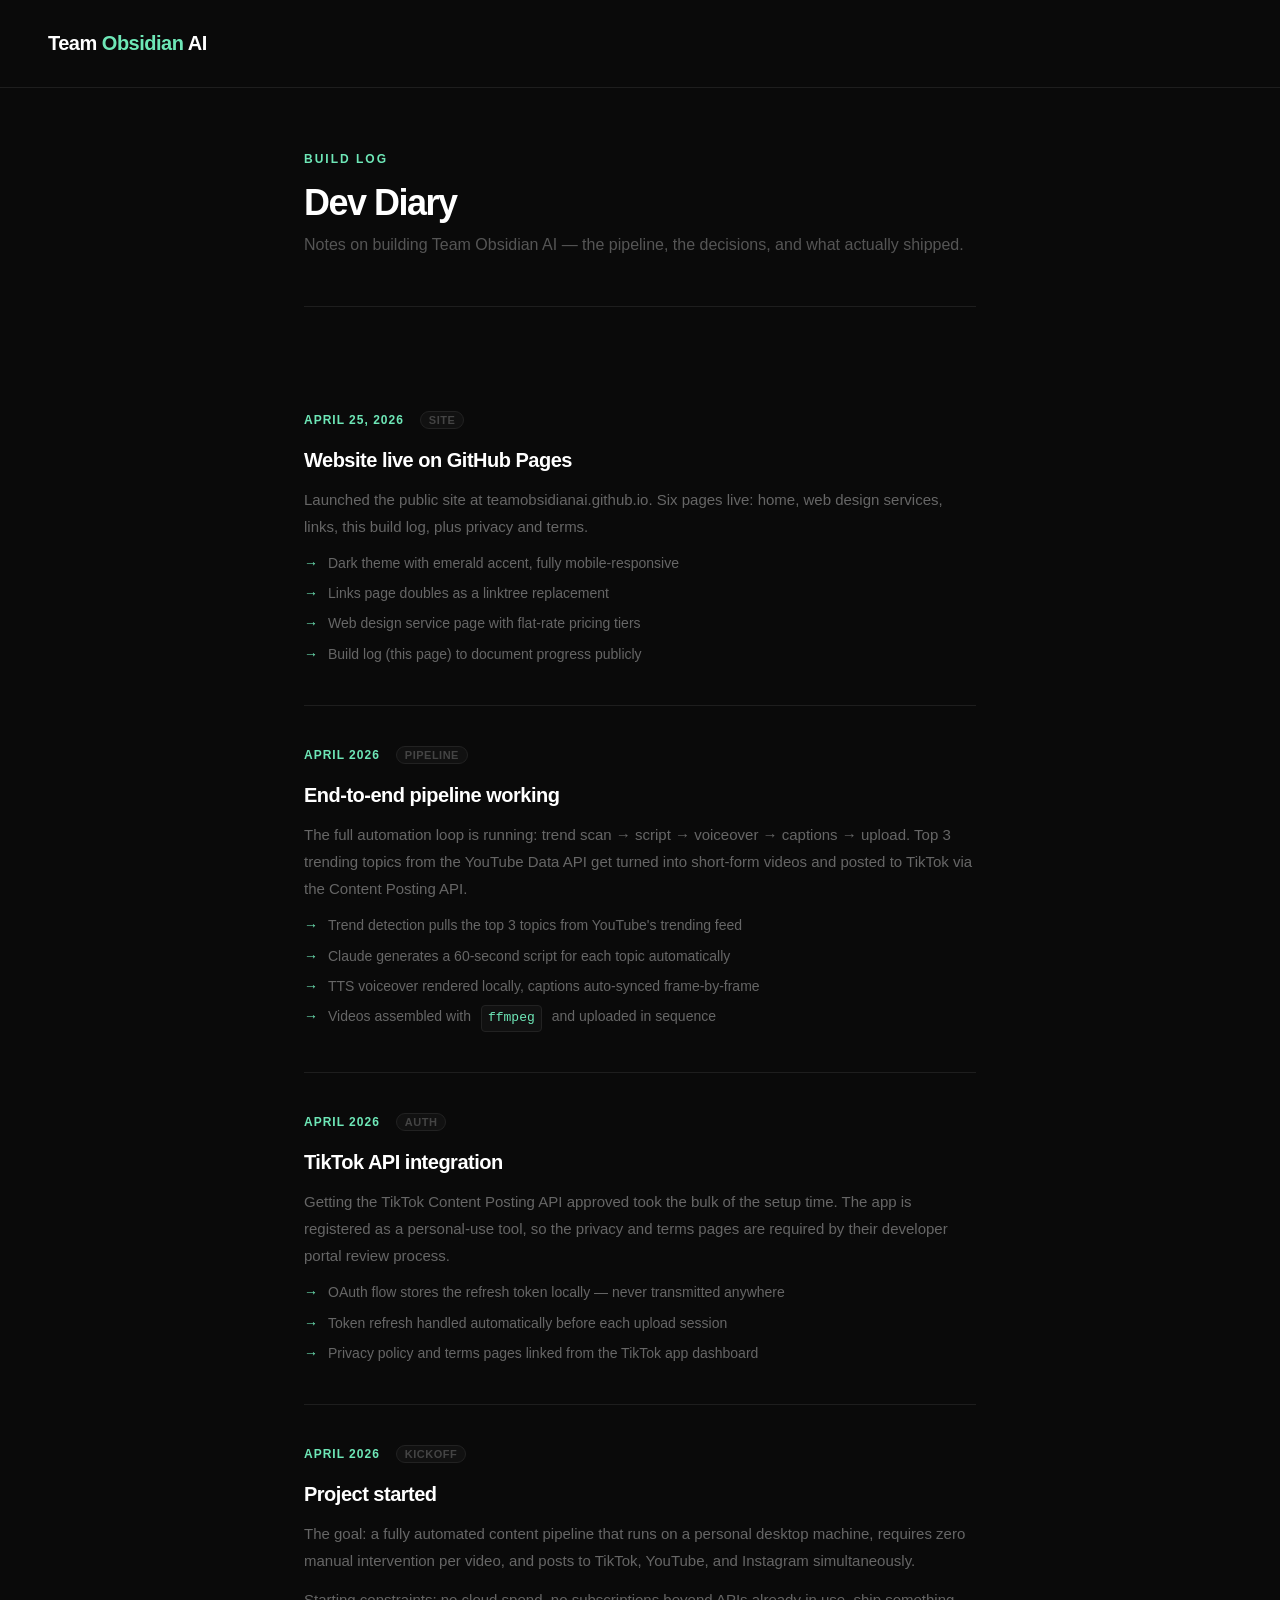
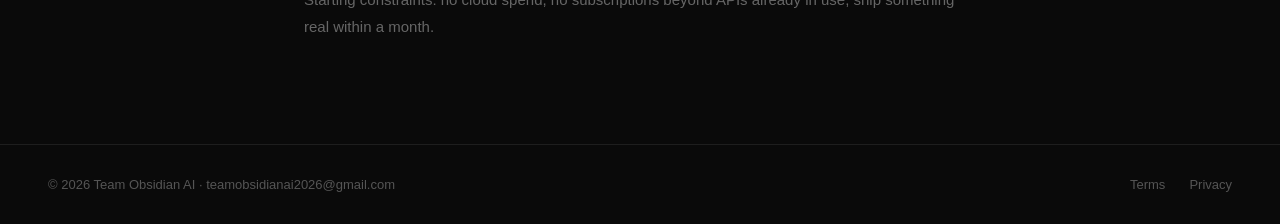
==== davlog.html @ e9691f44 "Create davlog.html" ====
<!DOCTYPE html>
<html lang="en">
<head>
  <meta charset="UTF-8" />
  <meta name="viewport" content="width=device-width, initial-scale=1.0"/>
  <title>Build Log — Team Obsidian AI</title>
  <style>
    * { margin: 0; padding: 0; box-sizing: border-box; }
    body {
      font-family: -apple-system, BlinkMacSystemFont, 'Segoe UI', sans-serif;
      background: #0a0a0a;
      color: #f0f0f0;
      min-height: 100vh;
      display: flex;
      flex-direction: column;
    }
    header {
      padding: 32px 48px;
      border-bottom: 1px solid #1e1e1e;
      display: flex;
      justify-content: space-between;
      align-items: center;
    }
    .logo {
      font-size: 20px;
      font-weight: 700;
      letter-spacing: -0.5px;
      color: #fff;
      text-decoration: none;
    }
    .logo span { color: #6ee7b7; }
    main {
      flex: 1;
      max-width: 720px;
      margin: 0 auto;
      padding: 64px 24px;
      width: 100%;
    }
    .page-label {
      font-size: 12px;
      font-weight: 700;
      letter-spacing: 2px;
      text-transform: uppercase;
      color: #6ee7b7;
      margin-bottom: 16px;
    }
    h1 {
      font-size: 36px;
      font-weight: 800;
      letter-spacing: -1.5px;
      color: #fff;
      margin-bottom: 8px;
    }
    .intro {
      font-size: 16px;
      color: #555;
      margin-bottom: 64px;
      padding-bottom: 48px;
      border-bottom: 1px solid #1e1e1e;
      line-height: 1.6;
    }

    /* Log entries */
    .entries { display: flex; flex-direction: column; }
    .entry {
      padding: 40px 0;
      border-bottom: 1px solid #1e1e1e;
    }
    .entry:last-child { border-bottom: none; }
    .entry-meta {
      display: flex;
      align-items: center;
      gap: 16px;
      margin-bottom: 20px;
      flex-wrap: wrap;
    }
    .entry-date {
      font-size: 12px;
      font-weight: 700;
      color: #6ee7b7;
      letter-spacing: 1px;
      text-transform: uppercase;
    }
    .entry-tag {
      font-size: 11px;
      font-weight: 600;
      color: #444;
      background: #111;
      border: 1px solid #222;
      padding: 2px 8px;
      border-radius: 100px;
      letter-spacing: 0.5px;
      text-transform: uppercase;
    }
    .entry h2 {
      font-size: 20px;
      font-weight: 700;
      color: #fff;
      letter-spacing: -0.5px;
      margin-bottom: 14px;
    }
    .entry p {
      font-size: 15px;
      color: #666;
      line-height: 1.8;
      margin-bottom: 12px;
    }
    .entry p:last-child { margin-bottom: 0; }
    .entry ul {
      list-style: none;
      display: flex;
      flex-direction: column;
      gap: 8px;
      margin-top: 12px;
    }
    .entry ul li {
      font-size: 14px;
      color: #666;
      display: flex;
      align-items: flex-start;
      gap: 10px;
      line-height: 1.6;
    }
    .entry ul li::before {
      content: '→';
      color: #6ee7b7;
      flex-shrink: 0;
    }
    code {
      font-family: 'SF Mono', 'Fira Mono', monospace;
      font-size: 13px;
      background: #111;
      border: 1px solid #222;
      color: #6ee7b7;
      padding: 2px 6px;
      border-radius: 4px;
    }

    /* Footer */
    footer {
      padding: 32px 48px;
      border-top: 1px solid #1e1e1e;
      display: flex;
      justify-content: space-between;
      align-items: center;
      flex-wrap: wrap;
      gap: 16px;
    }
    footer p { font-size: 13px; color: #555; margin: 0; }
    footer nav { display: flex; gap: 24px; }
    footer a { font-size: 13px; color: #555; text-decoration: none; }
    footer a:hover { color: #6ee7b7; }

    @media (max-width: 600px) {
      header { padding: 24px; }
      footer { padding: 24px; }
    }
  </style>
</head>
<body>
  <header>
    <a class="logo" href="/">Team <span>Obsidian</span> AI</a>
  </header>

  <main>
    <div class="page-label">Build Log</div>
    <h1>Dev Diary</h1>
    <p class="intro">Notes on building Team Obsidian AI — the pipeline, the decisions, and what actually shipped.</p>

    <div class="entries">

      <div class="entry">
        <div class="entry-meta">
          <span class="entry-date">April 25, 2026</span>
          <span class="entry-tag">Site</span>
        </div>
        <h2>Website live on GitHub Pages</h2>
        <p>Launched the public site at teamobsidianai.github.io. Six pages live: home, web design services, links, this build log, plus privacy and terms.</p>
        <ul>
          <li>Dark theme with emerald accent, fully mobile-responsive</li>
          <li>Links page doubles as a linktree replacement</li>
          <li>Web design service page with flat-rate pricing tiers</li>
          <li>Build log (this page) to document progress publicly</li>
        </ul>
      </div>

      <div class="entry">
        <div class="entry-meta">
          <span class="entry-date">April 2026</span>
          <span class="entry-tag">Pipeline</span>
        </div>
        <h2>End-to-end pipeline working</h2>
        <p>The full automation loop is running: trend scan → script → voiceover → captions → upload. Top 3 trending topics from the YouTube Data API get turned into short-form videos and posted to TikTok via the Content Posting API.</p>
        <ul>
          <li>Trend detection pulls the top 3 topics from YouTube's trending feed</li>
          <li>Claude generates a 60-second script for each topic automatically</li>
          <li>TTS voiceover rendered locally, captions auto-synced frame-by-frame</li>
          <li>Videos assembled with <code>ffmpeg</code> and uploaded in sequence</li>
        </ul>
      </div>

      <div class="entry">
        <div class="entry-meta">
          <span class="entry-date">April 2026</span>
          <span class="entry-tag">Auth</span>
        </div>
        <h2>TikTok API integration</h2>
        <p>Getting the TikTok Content Posting API approved took the bulk of the setup time. The app is registered as a personal-use tool, so the privacy and terms pages are required by their developer portal review process.</p>
        <ul>
          <li>OAuth flow stores the refresh token locally — never transmitted anywhere</li>
          <li>Token refresh handled automatically before each upload session</li>
          <li>Privacy policy and terms pages linked from the TikTok app dashboard</li>
        </ul>
      </div>

      <div class="entry">
        <div class="entry-meta">
          <span class="entry-date">April 2026</span>
          <span class="entry-tag">Kickoff</span>
        </div>
        <h2>Project started</h2>
        <p>The goal: a fully automated content pipeline that runs on a personal desktop machine, requires zero manual intervention per video, and posts to TikTok, YouTube, and Instagram simultaneously.</p>
        <p>Starting constraints: no cloud spend, no subscriptions beyond APIs already in use, ship something real within a month.</p>
      </div>

    </div>
  </main>

  <footer>
    <p>© 2026 Team Obsidian AI · teamobsidianai2026@gmail.com</p>
    <nav>
      <a href="/terms.html">Terms</a>
      <a href="/privacy.html">Privacy</a>
    </nav>
  </footer>
</body>
</html>
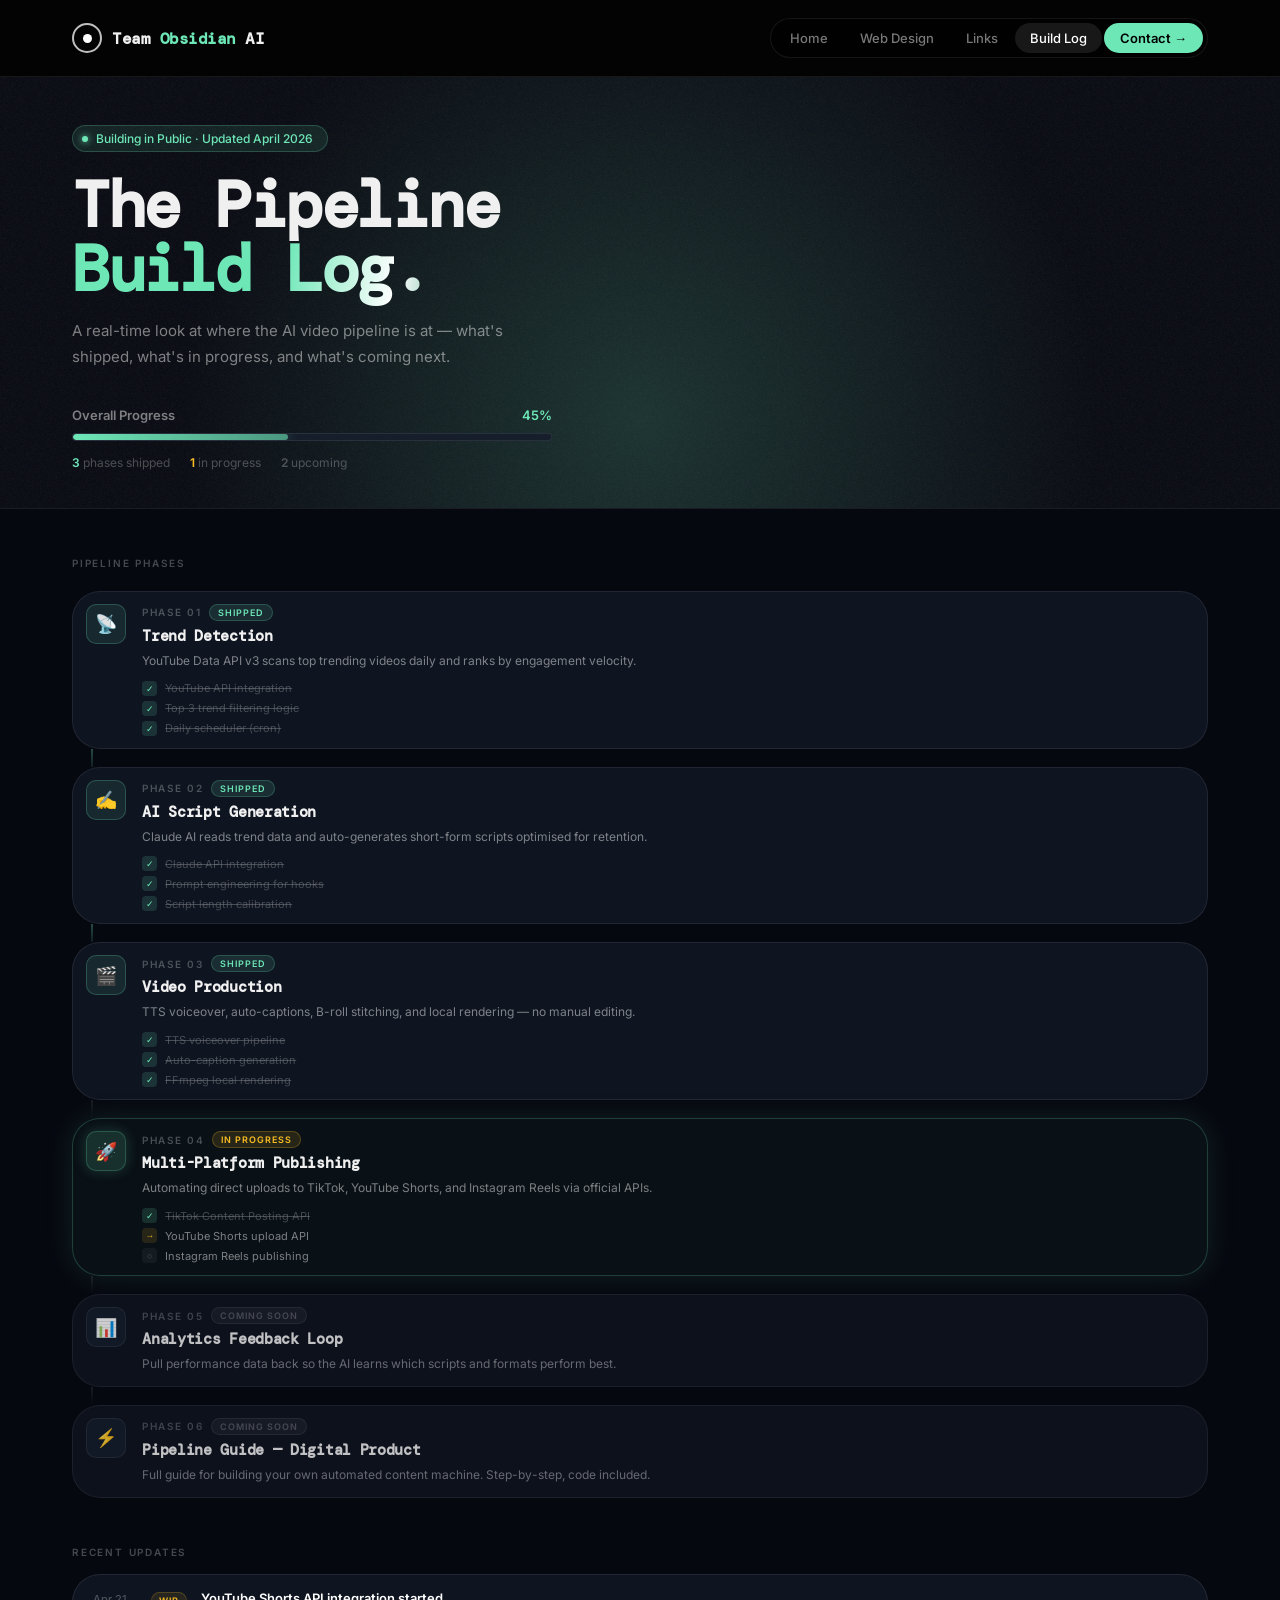
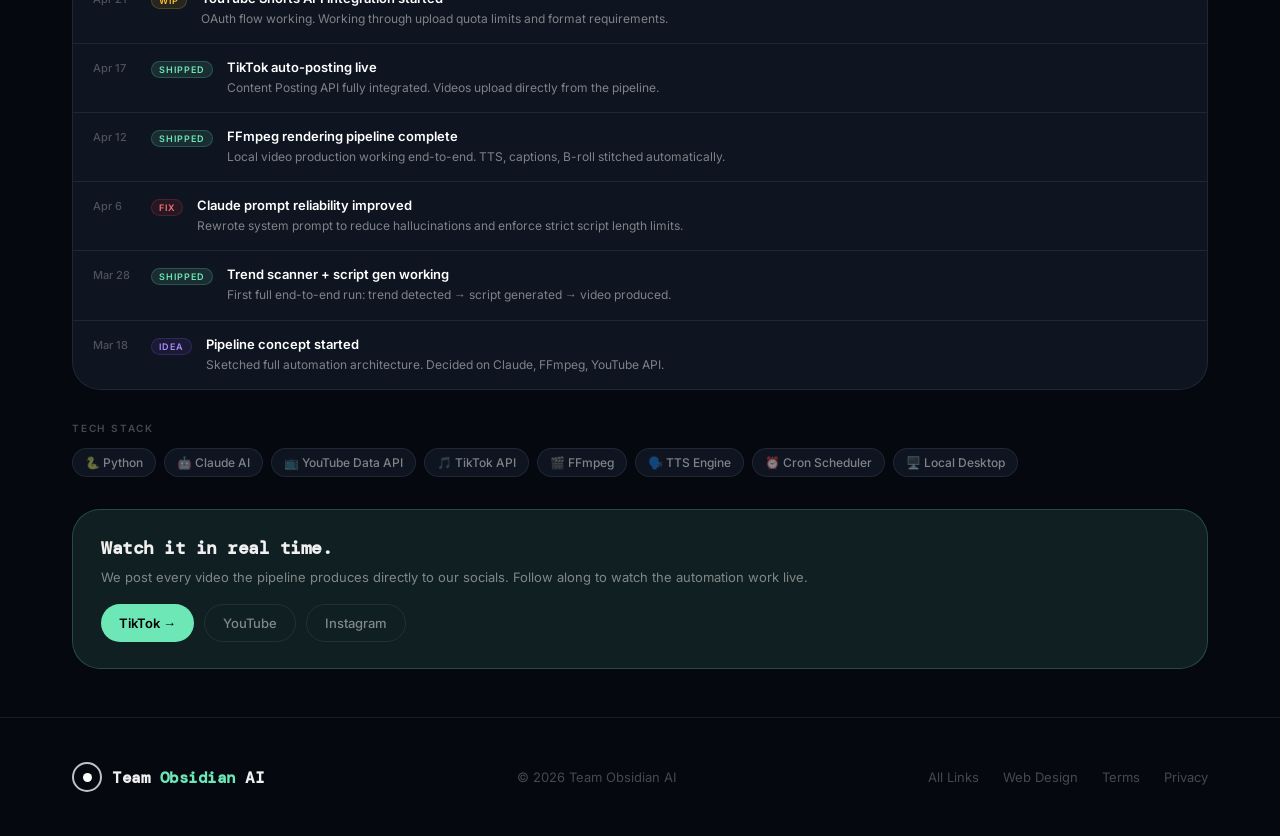
==== commit 9bd38daa: "Replace all pages with finalized versions from zip" ====
--- a/davlog.html
+++ b/davlog.html
@@ -1,237 +1,192 @@
 <!DOCTYPE html>
-<html lang="en">
+<html>
 <head>
-  <meta charset="UTF-8" />
-  <meta name="viewport" content="width=device-width, initial-scale=1.0"/>
+  <meta charset="utf-8">
   <title>Build Log — Team Obsidian AI</title>
   <style>
     * { margin: 0; padding: 0; box-sizing: border-box; }
-    body {
-      font-family: -apple-system, BlinkMacSystemFont, 'Segoe UI', sans-serif;
-      background: #0a0a0a;
-      color: #f0f0f0;
-      min-height: 100vh;
-      display: flex;
-      flex-direction: column;
-    }
-    header {
-      padding: 32px 48px;
-      border-bottom: 1px solid #1e1e1e;
-      display: flex;
-      justify-content: space-between;
-      align-items: center;
-    }
-    .logo {
-      font-size: 20px;
-      font-weight: 700;
-      letter-spacing: -0.5px;
-      color: #fff;
-      text-decoration: none;
-    }
-    .logo span { color: #6ee7b7; }
-    main {
-      flex: 1;
-      max-width: 720px;
-      margin: 0 auto;
-      padding: 64px 24px;
-      width: 100%;
-    }
-    .page-label {
-      font-size: 12px;
-      font-weight: 700;
-      letter-spacing: 2px;
-      text-transform: uppercase;
-      color: #6ee7b7;
-      margin-bottom: 16px;
-    }
-    h1 {
-      font-size: 36px;
-      font-weight: 800;
-      letter-spacing: -1.5px;
-      color: #fff;
-      margin-bottom: 8px;
-    }
-    .intro {
-      font-size: 16px;
-      color: #555;
-      margin-bottom: 64px;
-      padding-bottom: 48px;
-      border-bottom: 1px solid #1e1e1e;
-      line-height: 1.6;
+    body { background: #040404; display: flex; align-items: center; justify-content: center; min-height: 100vh; font-family: -apple-system, BlinkMacSystemFont, sans-serif; }
+    #__bundler_loading { position: fixed; bottom: 20px; right: 20px; font: 13px/1.4 -apple-system, BlinkMacSystemFont, sans-serif; color: #666; background: #fff; padding: 8px 14px; border-radius: 8px; box-shadow: 0 1px 4px rgba(0,0,0,0.12); z-index: 10000; }
+    #__bundler_thumbnail { position: fixed; inset: 0; width: 100%; height: 100%; display: flex; align-items: center; justify-content: center; background: #040404; z-index: 9999; }
+    #__bundler_thumbnail svg { width: 100%; height: 100%; object-fit: contain; }
+    #__bundler_placeholder { color: #999; font-size: 14px; }
+  </style>
+  <noscript>
+    <style>#__bundler_loading { display: none; }</style>
+    <div style="position:fixed;bottom:12px;left:12px;font:13px/1.4 -apple-system,BlinkMacSystemFont,sans-serif;color:#999;background:rgba(255,255,255,0.9);padding:6px 12px;border-radius:6px;box-shadow:0 1px 4px rgba(0,0,0,0.08);z-index:10000;">
+      This page requires JavaScript to display.
+    </div>
+  </noscript>
+</head>
+<body>
+  <div id="__bundler_thumbnail">
+    <svg viewBox="0 0 400 300" xmlns="http://www.w3.org/2000/svg">
+      <rect width="400" height="300" fill="#040404"></rect>
+      <circle cx="200" cy="80" r="28" fill="none" stroke="#6ee7b7" stroke-width="2.5"></circle>
+      <circle cx="200" cy="80" r="10" fill="#fff"></circle>
+      <text x="200" y="128" text-anchor="middle" font-family="sans-serif" font-size="16" font-weight="700" fill="#fff" letter-spacing="-0.5">Team <tspan fill="#6ee7b7">Obsidian</tspan> AI</text>
+      <text x="200" y="150" text-anchor="middle" font-family="sans-serif" font-size="10" fill="rgba(240,240,240,0.4)" letter-spacing="1">BUILD LOG</text>
+      <!-- Progress bar -->
+      <rect x="120" y="170" width="160" height="4" rx="2" fill="#141414"></rect>
+      <rect x="120" y="170" width="104" height="4" rx="2" fill="#6ee7b7" opacity="0.8"></rect>
+      <!-- Phase dots -->
+      <circle cx="140" cy="200" r="5" fill="#6ee7b7" opacity="0.9"></circle>
+      <circle cx="172" cy="200" r="5" fill="#6ee7b7" opacity="0.9"></circle>
+      <circle cx="204" cy="200" r="5" fill="#6ee7b7" opacity="0.9"></circle>
+      <circle cx="236" cy="200" r="5" fill="#fbbf24" opacity="0.9"></circle>
+      <circle cx="268" cy="200" r="5" fill="rgba(255,255,255,0.15)"></circle>
+      <circle cx="300" cy="200" r="5" fill="rgba(255,255,255,0.15)"></circle>
+    </svg>
+  </div>
+  <div id="__bundler_loading">Unpacking...</div>
+
+  <script>
+    
+document.addEventListener('DOMContentLoaded', async function() {
+  const loading = document.getElementById('__bundler_loading');
+  function setStatus(msg) { if (loading) loading.textContent = msg; }
+
+  // Error sink persists across replaceWith since it's on window, not the DOM.
+  window.addEventListener('error', function(e) {
+    var p = document.body || document.documentElement;
+    var d = document.getElementById('__bundler_err') || p.appendChild(document.createElement('div'));
+    d.id = '__bundler_err';
+    d.style.cssText = 'position:fixed;bottom:12px;left:12px;right:12px;font:12px/1.4 ui-monospace,monospace;background:#2a1215;color:#ff8a80;padding:10px 14px;border-radius:8px;border:1px solid #5c2b2e;z-index:99999;white-space:pre-wrap;max-height:40vh;overflow:auto';
+    d.textContent = (d.textContent ? d.textContent + String.fromCharCode(10) : '') +
+      '[bundle] ' + (e.message || e.type) +
+      (e.filename ? ' (' + e.filename.slice(0, 60) + ':' + e.lineno + ')' : '');
+  }, true);
+
+  try {
+    const manifestEl = document.querySelector('script[type="__bundler/manifest"]');
+    const templateEl = document.querySelector('script[type="__bundler/template"]');
+    if (!manifestEl || !templateEl) {
+      setStatus('Error: missing bundle data');
+      console.error('[bundler] Missing script tags — manifestEl:', !!manifestEl, 'templateEl:', !!templateEl);
+      return;
     }
 
-    /* Log entries */
-    .entries { display: flex; flex-direction: column; }
-    .entry {
-      padding: 40px 0;
-      border-bottom: 1px solid #1e1e1e;
-    }
-    .entry:last-child { border-bottom: none; }
-    .entry-meta {
-      display: flex;
-      align-items: center;
-      gap: 16px;
-      margin-bottom: 20px;
-      flex-wrap: wrap;
-    }
-    .entry-date {
-      font-size: 12px;
-      font-weight: 700;
-      color: #6ee7b7;
-      letter-spacing: 1px;
-      text-transform: uppercase;
-    }
-    .entry-tag {
-      font-size: 11px;
-      font-weight: 600;
-      color: #444;
-      background: #111;
-      border: 1px solid #222;
-      padding: 2px 8px;
-      border-radius: 100px;
-      letter-spacing: 0.5px;
-      text-transform: uppercase;
-    }
-    .entry h2 {
-      font-size: 20px;
-      font-weight: 700;
-      color: #fff;
-      letter-spacing: -0.5px;
-      margin-bottom: 14px;
-    }
-    .entry p {
-      font-size: 15px;
-      color: #666;
-      line-height: 1.8;
-      margin-bottom: 12px;
-    }
-    .entry p:last-child { margin-bottom: 0; }
-    .entry ul {
-      list-style: none;
-      display: flex;
-      flex-direction: column;
-      gap: 8px;
-      margin-top: 12px;
-    }
-    .entry ul li {
-      font-size: 14px;
-      color: #666;
-      display: flex;
-      align-items: flex-start;
-      gap: 10px;
-      line-height: 1.6;
-    }
-    .entry ul li::before {
-      content: '→';
-      color: #6ee7b7;
-      flex-shrink: 0;
-    }
-    code {
-      font-family: 'SF Mono', 'Fira Mono', monospace;
-      font-size: 13px;
-      background: #111;
-      border: 1px solid #222;
-      color: #6ee7b7;
-      padding: 2px 6px;
-      border-radius: 4px;
+    const manifest = JSON.parse(manifestEl.textContent);
+    let template = JSON.parse(templateEl.textContent);
+
+    const uuids = Object.keys(manifest);
+    setStatus('Unpacking ' + uuids.length + ' assets...');
+
+    const blobUrls = {};
+    await Promise.all(uuids.map(async (uuid) => {
+      const entry = manifest[uuid];
+      try {
+        const binaryStr = atob(entry.data);
+        const bytes = new Uint8Array(binaryStr.length);
+        for (let i = 0; i < binaryStr.length; i++) bytes[i] = binaryStr.charCodeAt(i);
+
+        let finalBytes = bytes;
+        if (entry.compressed) {
+          if (typeof DecompressionStream !== 'undefined') {
+            const ds = new DecompressionStream('gzip');
+            const writer = ds.writable.getWriter();
+            const reader = ds.readable.getReader();
+            writer.write(bytes);
+            writer.close();
+            const chunks = [];
+            let totalLen = 0;
+            while (true) {
+              const { done, value } = await reader.read();
+              if (done) break;
+              chunks.push(value);
+              totalLen += value.length;
+            }
+            finalBytes = new Uint8Array(totalLen);
+            let offset = 0;
+            for (const chunk of chunks) { finalBytes.set(chunk, offset); offset += chunk.length; }
+          } else {
+            console.warn('DecompressionStream not available, asset ' + uuid + ' may not render');
+          }
+        }
+
+        blobUrls[uuid] = URL.createObjectURL(new Blob([finalBytes], { type: entry.mime }));
+      } catch (err) {
+        console.error('Failed to decode asset ' + uuid + ':', err);
+        blobUrls[uuid] = URL.createObjectURL(new Blob([], { type: entry.mime }));
+      }
+    }));
+
+    const extResEl = document.querySelector('script[type="__bundler/ext_resources"]');
+    const extResources = extResEl ? JSON.parse(extResEl.textContent) : [];
+    const resourceMap = {};
+    for (const entry of extResources) {
+      if (blobUrls[entry.uuid]) resourceMap[entry.id] = blobUrls[entry.uuid];
     }
 
-    /* Footer */
-    footer {
-      padding: 32px 48px;
-      border-top: 1px solid #1e1e1e;
-      display: flex;
-      justify-content: space-between;
-      align-items: center;
-      flex-wrap: wrap;
-      gap: 16px;
+    setStatus('Rendering...');
+    for (const uuid of uuids) template = template.split(uuid).join(blobUrls[uuid]);
+
+    // Strip integrity + crossorigin — blob URLs from a file:// document inherit
+    // a null origin, so crossorigin forces a CORS fetch that SRI then rejects.
+    // The manifest bytes are ours; SRI protects against CDN compromise, not this.
+    template = template.replace(/\s+integrity="[^"]*"/gi, '').replace(/\s+crossorigin="[^"]*"/gi, '');
+
+    const resourceScript = '<script>window.__resources = ' +
+      JSON.stringify(resourceMap).split('</' + 'script>').join('<\\/' + 'script>') +
+      ';</' + 'script>';
+    // Inject after <head> so the DOCTYPE stays first; prepending the script
+    // would push the parser into quirks mode. DOMParser always emits a <head>
+    // (synthesizing one if the source HTML omitted it) but may carry
+    // attributes through, so match the full opening tag. slice() rather than
+    // replace() keeps us clear of $-pattern substitution in resourceScript.
+    const headOpen = template.match(/<head[^>]*>/i);
+    if (headOpen) {
+      const i = headOpen.index + headOpen[0].length;
+      template = template.slice(0, i) + resourceScript + template.slice(i);
     }
-    footer p { font-size: 13px; color: #555; margin: 0; }
-    footer nav { display: flex; gap: 24px; }
-    footer a { font-size: 13px; color: #555; text-decoration: none; }
-    footer a:hover { color: #6ee7b7; }
 
-    @media (max-width: 600px) {
-      header { padding: 24px; }
-      footer { padding: 24px; }
+    // Parse the template and swap the root element. Scripts inserted via
+    // DOMParser/replaceWith are inert per spec — re-create each with
+    // createElement so they execute, awaiting onload for src scripts to
+    // preserve ordering (React before ReactDOM before Babel before text/babel).
+    const doc = new DOMParser().parseFromString(template, 'text/html');
+    document.documentElement.replaceWith(doc.documentElement);
+    const dead = Array.from(document.scripts);
+    for (const old of dead) {
+      const s = document.createElement('script');
+      for (const a of old.attributes) s.setAttribute(a.name, a.value);
+      s.textContent = old.textContent;
+      // text/babel scripts with a src: fetch and inline. transformScriptTags
+      // does XHR against the src, but blob:null/ from a file:// origin is
+      // silently dropped. Inlining makes it a plain inline babel script,
+      // which transformScriptTags handles unconditionally.
+      if ((s.type === 'text/babel' || s.type === 'text/jsx') && s.src) {
+        const r = await fetch(s.src);
+        s.textContent = await r.text();
+        s.removeAttribute('src');
+      }
+      const p = s.src ? new Promise(function(r) { s.onload = s.onerror = r; }) : null;
+      old.replaceWith(s);
+      if (p) await p;
     }
-  </style>
-</head>
-<body>
-  <header>
-    <a class="logo" href="/">Team <span>Obsidian</span> AI</a>
-  </header>
+    // Babel standalone auto-transforms type=text/babel on DOMContentLoaded,
+    // which fired before we swapped the document. Trigger manually if present.
+    if (window.Babel && typeof window.Babel.transformScriptTags === 'function') {
+      window.Babel.transformScriptTags();
+    }
+  } catch (err) {
+    setStatus('Error unpacking: ' + err.message);
+    console.error('Bundle unpack error:', err);
+  }
+});
 
-  <main>
-    <div class="page-label">Build Log</div>
-    <h1>Dev Diary</h1>
-    <p class="intro">Notes on building Team Obsidian AI — the pipeline, the decisions, and what actually shipped.</p>
+  </script>
 
-    <div class="entries">
+  <script type="__bundler/manifest">
+{"ecb33fb3-0d8a-4929-bf41-7406836e121e":{"mime":"font/woff2","compressed":false,"data":"d09GMgABAAAAACVQABEAAAAAVMgAACTuAAEAAAAAAAAAAAAAAAAAAAAAAAAAAAAAGoISG4gQHHwGYACEFAhgCZ8tEQgK22DRMwuDEAABNgIkA4YEBCAFhCIHiywMgT0b4kw1bJt28IPu4HiKYh2uKCpH74qihiypleD//7ggVUbGLvpzUoB1hUGw6cxU9t7tJrtv5kFemoeKUC9En+GhTbOYwiH4jUap712av3QWtrRGUZCnutpzzdGzulfG9a87l2zch/lXrn11jsSlKEC+VCyF67u+Gh1pe1wSfMxxd8fFz3VHaOyTXILILv6re++BTEXFYuQU/pBymjdDNGf/M0kIC4FULJQgFnUkJE5INkIcbwyxIKEcVOWV1qkqeoUqLX1HyqlzItLr5/2jzj/vn3huBYrUNF6rQJMlY1omExvaf1TsB7+de/KxG4qlCv5qFaPRkAzVYgyCoILH+5fNvA9ydwPgRT6wO3dF4KqI62uBgML//n9Te+99ZWbksmtZ7rLsX3pDux3tMdJ3mrJBQYGlMV4qAUEVBwaQ4MDzr663CRUVkAJPeeE5dsIb8NLzwC7/z9KiFDu/qKeotVDVVw77T3PZ/zNZem+m3R4Qe0B5NlwkYxKb2MoDUseOLcKCgdt6vaGpTsCjlz7cfHtbKhkIddb9LVbPRQP4jBTghdz0SVO6S9Wtr4qFdu3UTXJQaT3Mv98mVAjVLCRmqazllWbX3R/cLX+T/9+mn2e7e+fNO9K3djdZ5hD20tjBKr9O0eSk2vLpvRnPvAHZGplGsv+RJf9vWpgxxLAk2j36awcQumwX+oBcBQgrrlNzmTZFlbYHLFO0dfze6WxefrsZ2xelLqjIOskI79r9PBiPRd45pMfGMO1J/PKWIEVk883SPU8eYkj1jiO0ilYRjjH0w6X9er+m35JIahXBAsxQqr4c/22nChhEN//d/SdRQTGgWLGgOAQQERE0zyLQEkmgZGmgDBmgLFQQHRPExgXxCUFiuaB8cpCCFqRXDDKxgGzsICc3yMsLKlMBqlIN8gmB6jSAmoRBbdpAHbpA3VaAVlkDWmcDaJOtoO12gHbaBzrgEOiIY6ATToEGDMAaMgzrqmuwIAhoDIoxoOCrMwUBTVEoYaY/oU5A3PYWaQFEOIBSJCBgHu4iWPg0Mj5Gw5NPv/WSCB7eXFA8IKqxMxastpcgJkTNlxD7nQp6mNNgVG0aDhAQsNq89cGqqgQ9W+saFlzVWuedfej0Uy5vonFGG22ZI2/xgpurlPEo4ODT1ehsNrivy6DwqjgBPuG1qbm+1R8Z3xM/JZ0/5TnXN/FZfBhvx6txNyZcd9mAc044ZK8dNlurR0SLOn4VZExG3WyMDqmtGyokI/B2aE+E1oiFIt1SCxEpCxHjGPDYH+zklmBw1g8yjdHzWLt0AWP9yqMW9xLrI1EcP7/OvcSiOO2wto5KJipVFT83Sg7nuxABHgukD8dllsErMsORF7iHxPrIuySK4843cEZARSSK04Tl8JyQx4HjF7BOhLwCvZc5mhPqulyl96zsdAKPqSLmEhxuInzJB0+kFzbl/E0OT/Z4wLPeRm/[base64]/6pjY4IYgWwWE4fDQBzEAqCRYpPTTgBMltjnDvtN/RngPIqQ3ANwPkD8lBMBvWEBCZBsDweigEvg4SjH9sfeQjqVU6IRC5Nl4ZEyKFEuZLVd9nqSySvdK/llBbE4LJL6mf+a+iA9Pf1O1e7ZM6e9AbApTEUjkQvlVKXu6qLHSToPYKtbPvJfUmdnXWJDmYQrtV5Rrt9WFtZrbfHk9/8///+O/0f/PwO39tHRr7/5ug9AezOSVo1Wa613yoCbXpbf6gf34HG+MeMP/3epxgXLKYZbnDIEFeKVI6oyR7WFgubxWSBgkZD5/Jaok6QBSb00YSmaJWuSqgVZhjZZOuTolC2CYjmqLnTdmFZg6MG1BtsqHKvxrSO0gcB6YptIbSGxWYH/yLed1j4quynspLGX0i5qexTpY3IEyuYEu1NKnBTLS2YruR2KHaJ3gMFBZkdZHHPldr4udY+ctRJg4y8tP18SIqW/V8uMZj0WPQ9t+W0qttf2B1sA5K/oh7CMIj9+gomnH+FffgtMrdL3JR1J+fwZkvJnUYakHvS18x74AlAXE6gwWQOCsjhqIFCvvoGBjG+ZubMz63EoKVklc73VTi8h3NsIqkPY5xH2cTORnh4mo+pc9hD2kz5/7OSyQKg2OTrbJ1PgMbyJk689ZwY2wgQew8ai4BszD9fJKPx/B5v9NvXpOJfDEv4seJgUd34PS1FXvhnvHn9JevjMMbfNfYlSMZhH+shgmU8Zs8cM8D8kR1JOyxHIMhl2qbFlRpmBmb4U48oWIAmVA/AcgJssvW45UvKJ+U3+ZMqgLH7ipIrdY8wRjBizNIF4OvCpFhs4yFJgUx4FgVsBwQ3RzXn/[base64]/W32pj0nm0F79THe77BQCU9Z/zxDzaY6JYgb/AHQenBmFvEfIvPjmk3sJgiwNmkfGKlLk2JxSTlh51sEnSTNn7cC5X9vYg30Dq6McAZ2g4/7u6zznfiPKKLCjP9vmWLeWBpWBFVGyPJqnFAcxa4oAKTTrvCOBE2WTm14QfN3Ot6+zvXsQFJc3EaiRhcN5bSZg2jNWLKrVaQdroACRxMqHo8Yx5mFT1newHbTZbobmgOU5ikj237mEzPTs/MDAlwdxksqzsUnMXq9djgo8L8vCGQCkKoEIgUBmKFhUThIFV4yBQBckWEQpGWDULtsEb44se9oNKCP6KGteahVjFf/ZM8HOuqfx+yEjM2Q98hsHy/56RKT6zQsEbDBg1bNOygYRcNe2jYh4b9aDiAVh6BdI4Lo9FEW0ivY6c3rYWXPeK7I2NgNL6t/LxuHCLr+lYtaX6uCb5xRtuhABP6rlT1gTPPWxvjeeV0fhkeRG3dSZgaZy1PQZ5qMDCNGVngbOw8GDLV/75FWHgHgulf6fM6pfM6PyQzkE7WevQBrD9BDbNoz3cNc10GQQ5rs+dRiSzclLbkAY+ake/L6YWzsSzhtcu+s92mOdX5M/cougBggeDOsulbtN90VeUEhfM3ZcRFujL30VjskrbfFfBuXHnhR26ZTZ/CW9ZOmRNj2amVaBl3XKaUhrNPV6m+LkK04FlPr06rYZlGhWMed4t9jzk4pktN3iCrhDaT6So/[base64]/QaRbp+34TN6W/ZEDVNBhltnNOvTK+TccbQgWliqtrEpTouYfw7GzHI0iJ5jsp7SCpgKsFoS2ApzzKB1dBXgtCH1FNMBbiuSMIQFRAmFMQHI+BUwJyBIIc8IuxkZVKfkKqhaEtQKa8ygDWwpotyDsKJyufKiQHl9DP4FwQDhDwgmOCBgnEE6IO6eo9GhIZ/Y2i9DUOYr2AnyxQslaTnhghRUFWVPAppeuveNWveJOvTp7Ii54MC5wpIAThVQ+3zGGF5XhVWV4UxneDQIPCnhSyBdiHN8qx4/K8aty/BkE/rT7EE4pls/QVRa4IfjVie1RdhzUOx+jzRE7MO2tTdFmDc7zpbH562CvNGISbD0kLeJrvkATEawGaqaFbZ6WAZxesfsr+xNenUcv8Q4yn+6lkot4sQRoO2HuSNNi6vM/+IS/[base64]/[base64]/hQ0vTqihDcuHD6VBjFeKygbUCwIKGzTLXJBFLBmtP/[base64]/TpnzF4Pldn3F7lx2mAkraWqfGsmBRhIucspp3L/eiXTirOWwTRMXKvYigolA1k82IV8vntAbTrUSF6pA/[base64]/[base64]/c5dhlxRxT1xDfb9qUM3fPpSLIEg2wdjhVp5ua1Wdfs7jCKzsIPgqjxqMBW7fgU1bfPsssiJ1dt2SY4b74SN8PU5nU6xGkEDxScbJ4r3bLB35Ogb7hFM/T9dIKccxypsXKFU5nglnawBNQ+IOq/AuSj2cknI4NbU/hft5bTMVrbE9wmpn5XqR0XrNtxpW7oRbTqM7JjxpldkIwiS4ukuVZ5qbC5PNLi7stDhq9m3ZkgKHM5QYHHYT/zlMl9SJhRX5On2dYeFBRnBHasyGtKa1NqMht8Cgc6wRIoiAYGyS5gWA2kuwuE06o5pLFdlomkXVZE/AKBBafWy92s+TeHK95I+ucKTFIk7WHBNFuWjKLeKY83JzPbWCfARJJagrJfnVyT26+NjEWxinKGyXceVOzSee6/LykKzI1e1WnWxp051b7XWYhU6JqAFnqoFNlrUaTOsE+iY60ZqBMAj6ptzC5WV3nJNlHp/B4PKVTTrvlCmWN+dmI8Xs5obbLn2yP9ld2dtyDfuWVSUxm6oIYxZ8d6l62AGrWvoLsoS16XT1jBD6sq6BEX5S/+2BhHwzPUdLR1sslVvj13fxlPQdbpWsqDRH1rCspYJvwKOxDoNIVMxTszNN7HXaZgo1f+NRAuvVdBXNVuOwSzmcxoxU9yI7Vuu0ybkvfcN+lWGzLG8hLCX8P9p5JVmSuW5rrLa4ysBRSV/EJqDcXsl5LkVHoTL0w8xsulTKk/AY2aR6IUFTJ5dHSkrkkQa5qqK5nIi6b2p4IoqGSrfK5XSbhkqRKvk33fMtLaX5SwkKf7404nRIO/z5inyUnU11vqtDULzMzGVbFSXe8vISr0JhS4wv0Gj6cTrTr+tXOpUKncJk/oRs4RH0DUp5xGIpiDQqDYaQUlwvJ8QQ11FYBm0WVfrl7K6pbawqm8hz605w5Da9Jpsw/fyI6gvjFyeubS537NUZT/wEZO4RrSeNDC3ZUNqsNbHZJj/HVrfKbEuZtEcTisZe+ef7MbbdzS+kJd9SVGBij4h5rPEXWkER/1eh8Be+YFY4+aC6ZJUwVQoLn5Gx0tQ2+XHQcKIoKSli2Fpaaj1hoIbfdY69/V7jF1/g/1Xr/oAYusnQT01KWm3Yy/ySye03UJG4Xvy/ftj4nflNDr9dxyquYy9xnSqR955eNMYIXQJZeVljDcOZrs41yvNLbOhclEnQNyrkEatVHpHNem62zsrU5dCshYWcpU4mAxadvl0rS91sp2FNURKpzNCd0ZG1CDeqFheUl9bKVTbFG8cMd3iE6ogXb/Z4tcJ8WTiNoUpVxVqQWo1WHrJ6PQEL3uDI+o3Ld6amvqyKEbuSmZIEgb6Ulr9Ma1a55642mIRtiWjhmpcNL89l+HhhVIwghLLy+355nrGgIOO8qFXYVjb/7dC3O9urvtPvkZa/3aVr2Smh7v+8m5Ay9UL5mTWDa7zqNxg15ixnmmW9OdvJsHCZMG08LTWxbqXi47Q0jvS5OZ9iDnnvt+2uIloSUKvG2oH25FS5Ei1XDVHv/UTUqHGKV68sV5c//eBdKJdbnZeXmTws2xr3y+qXV/pWGYuMBQVFJuOqXMxx3y7trm57N319+qiBxq7meiyc/[base64]/[base64]/zWP4LaNhC0YXM6jQLsKlhNMtVGpDE0z9nlUZ4W6V0RRMubf7NV521pHs1DYTymC1t2C/tCszded67weLWOoNOXNXqA3Q+Vt7XR4BovGzl2nfWL1KiGXyC9o5NirBY4eq0Y3w9PMTw0KiVjvdHGZtCArPJ/varn/Y9hWZBoSHSUDtJrxXhBrTf25/p6+2t6yEPjVkjptfdAg65irwpXh9an3ebcPrT5G/b8vKPladDHxajORGpgeG4gYhZXjnYIRhvTyhaZ1iO9nu0Oa/3EDipHxwfYl6aNTwTTetTzhUw3jtvetEOQ7lrbLtpmu/S9WI/Va0Z6yGuyN36EXumvYtrfIsO7jA4UQy/gcHk5QyIv4ep03JvJG2UG/1aNwGkgOof3gtRPVojiFu7iv5jAbbyElzGFOz6AFzc14b3q64muruOPvvrh1sq/p5QJt/+9fc2z/yLuSR8gR52zW7oJ/KsdrvxNhAFyoe/O9JnBAu3NH0vdSVq3YykdQ/dAM+wm0F71GNcNDtccPCJlZtDPpvia7d6rPPNDIBu/2yKZCfwsHu+BgaAzOyQVYIxkS+zZPFK2hvTYSMRc7K0T9KaB6dPJM6PgbALtfWp/diB7nbNObwymSaVPLoWeoDe+nizZq2RW6oFtpd6W88GIzMpcDKSdTaC96AeuqaOvOJ3jxpU60d6OiIxpOEaHGjFxXmc62V7XifY+9bEcM9OjHMe+MLdnPdYWEeimGRFLpNHz3jUXj6D6oiUbV6OmjH3AneOxiUNC9etEZxhGgkD8RgaxGAR7m6Vif+GlSlJFU/7n6kbt52Qwm4FBAC+UXgzUMNM1RNPx9eHgY+NnBnnjoNGxvpxAfwYgmo5hIqzM9sDWCaLx9YSD+QQ94mIgWx9ROgW/ZBjKLB/jcgBzN+jDYqzL4eA93vuXnvrWiEDO2zSNdlySr+NMNp6AmVgcauLxi0E0urvv+jYW63KxQyk2mZf6KQ3a7ZGpJDkQM2n0YDJE4+95NqmuIXoy6cY3Tsj+s/2Rs6nxava3LZ3eyb7+qP8f74r1UeFe3vENxl70AKhAGwgpRxBhbaRwH4jBDQrNPYwv0wYGocmHAOa7nApZcQ9oZYiIeW7xaXr5Ufjtb0xj7+kaCDSJNkgIlkLTzoRE3SR0V8DM61YU98r3ej1Ar2CX2hZsunnzGmqq+oS5PVRX8c/[base64]/6//fCf8+hmGBStNjAaqvIwag2w55zAWh8NOk/[base64]/[base64]/Gt9u/uykpGoX+yTic52q1ywBKAxWQXs6x0Zr/[base64]//uQiegot/4xHwjHYMQ8DaGoPKJvBp0O+063Q1DDlNhw/[base64]/2jHYinTkpRrUIKoFOV3vkYwggR39SURsh2F9UiOpc3k0iU8ec8xBGl6kvJFEDWHAPgEJzTePLj+G9NzQBSBwBYC0kuM/4KsAb5vEfCHirZ7FALwi/kVFZkXX+kCiLvltUotfovvcHD867b7SAqMrHUBDKjwCztcgos2D75YscMtm2b/RE8cgF+iettqo5Sew7JoArJYm1iymIw26HKHJ13B17BQYTg1wKTsN7+KXqUGscp2Dci284NSU/MQMsWgwOGg0PlAFyfUU0PLyf4kJbE/J7G/G1ksqNI8JLck5T9Djp/VE4MgIjLKaDbB83xbUEAR/RzsvrWBaD63zDiwKOCgRAYPb7zLe18eQ/0dB/AeD9ndPeZc/7ft++NQD1X/LIeQXQEAZAAH+czeZqZRcMjgerC3mvQ3rTQhlTitFKR3VzbL0YN7QobQlQO3rQmOzBhVq5WmQte2tKpGrp25rbGqa1NC2dloPO1zKiypuLxaqhVdhakIbbYtLyahVoOVtza9na6miNqMXRqqHfJgNMwiyMXKcGXIJf0Efh4ni0Psf13tWyPAs8hq/iI/jd6Ovpbcopz6rXnXXIT/KgW34kPxO7QcCTUHh2OBgUlfoAN7QaDgsLaKwGFqzFAeCuIHI3QcQAgDnH/[base64]/[base64]/DmqVSZ8rxVqFSl2jK+yvILCApVUY1adVVW38/R0DxTsNGoqQvR3PpoEdaqTbsOEZ2W6/Kcbj1WWGmVv3M16PWub33lEzu9R+Nrn/nGlz5tuOY/6qcmqmZZHutCVOF2XeqRqHSyvK9a0wTXS5ZlvVzQBuSxLtAGjlVe0NnZW9zZq+nmdxOdI9XdWmdLz4VlaUVucTQtVovZ70sj/VSJE8u2B7QR9hZBhni3+IcG1wuWOcmWsuPCunzItNbdS3sW73mS013EerYu2E9NtlvuThzieL8lgvSWQQ6nutuz5vVHcJ0p1eW5ulFd/t/17VZsRfSUgyfmpXXP32ja/r8wv7fqCfb1f1PApi6tPeSTVOqj9C7R1hSR5QHKHo2kMtf3EFKf6mPSDRmSAm7wcXNDT5caSgrRUHJowHLDzXPYWq1aT+tpfUr9hT6aUprOT35NaktKy4UewqlhGlbbU9qX8tHxWiEioPaFMTpTO2kn7SSdaqfaldwV61K7krtTui8M0RPrEfdpAo/4R2M/VrZ4nNZdQjQ7YPMAOV9dsvpffXFUN84Ymq5Y396eUDldkmeBJtTzI7WjKhfXIU8Yuy0P1N9W8DpgwA+8utQ7CuHO18vwc65rfI2C2KnfIGfHAsbh7j+M2tLb+TfY+NtH42TmZfFWHz/1P36y4WRtEhahQmIOKCcc8k+sEUz/ZMfWF+9l5VYvIKjQ+m8i4HoCmH4nP/Zy6BayNljz9wScM3ixKzdYSb4sHJbI+MVnw3q/5Jj4jQlegPYAAAAA"},"cd990e93-c671-4a32-bd32-61751209c137":{"mime":"font/woff2","compressed":false,"data":"d09GMgABAAAAADnkABEAAAAAfywAADmAAAEAAAAAAAAAAAAAAAAAAAAAAAAAAAAAGlgbhXQcgmAGYACEbghgCZ8tEQgKgbZAgaArC4NMAAE2AiQDhwQEIAWEIgeFCwyBPRshcSVsm0bNbgeZm7mTk0ZRMlqfZCQi2DiA92jHi/8/5biQseAUjm3VT7OHLHLLXaTT6GEnDU/EiboheeX1HjQ+Hmpo9fwzkrWhi4SmQWGzWKLtQNTQ8cXjxtx6FYa7EL4yv69U03Mi5afexx7+sfhb5T58n/6/mvcTGqovUj151vI5IrFYYj3wCc06zfVPlR8fDVQJKq1icKc4QmOf5JI8PL+/+F/7zDyQUUqAE4AQRSSpgV/gzD0ez/p5SdoF1INXoA/FfQEDNKclFA+ihZSQhChxv7vcXS7JRS9ESAguDdBuPFVbS1UmVCdGC91KJ1ad9efezhTkY89te0UT0IUmi4rrmshXFLVKWpOqyu9bs6p6gaiTTo+Y+mvM/kU4gukk8/ydUJEHqFwSdRLQurHyt77uZIhgsmLyzoyrfygscP9LV/nep+6WtAiaOQA2ko6iqYu0Y9KOI3N4JcNuFjv09Tn1d6Xi22h6AgqXEB7YVsghdyaHSz/bV+UKRAUyBsEkO/Ptae5t3mY3ySfG5pICklMESlTICnk8FNfv3f9D7XiTeHZAC+ihBgKbY7kBKd5E/F5bCtgnrMAoE763GyADzh4kvL6QJih51y7qK2oFqvpLpnNe3BCVJ5puBM/m7x38By4TNPaVYGuGUv0xr/9PR0qDCmkKjnR1HryT/vLv19dFhNQ8PT4/FqfqJsqT5NR95xK8/wlyaQLwLkD7e1PN9r9d7AlUps6BzneZd5njomG6XF1R2rm1q4/3d7G7f7EksAvKC4CkQIDUgQBlIeh0kPKCpA2Gm6HOKSUIVMCRF3g5yzF1Mam1c5VSnUuXLssUi7619X+p7n9zaQN04BHZscVvnFI6WKiI5KIWgwDHH2PJ9wCvji1HRob+w5e9ub5gi95UxDTLWGTs9ri/d//sp9WQaKalbEkFRQR9IFXAkuy1r1tTwHAK7y89YZghHBAuZhAL9hBHrhB3kZBo6RAqOtyb3oJDEFAaQkJFQxdRuDHKegiA9T7jIRLnvFtqgMSJAGSZgIBNc5zEP7+3slqYIYtuzERTJjJuZKxApNZ2g1Is7EgRiLCScMEOhbS4jr/SLVD4HgZhk8sMpeDKcHba5ElKaegff/W2X6fBT33f/9v6q1p8xee95AUfYx/FZkvTy50+TdpgZXdl74nI0dnygkshg2lzu93tPW7U6652sqBLHKnr9tlhk/WGMOgVE+oPmtUqhy60dW98LI50yQetMsq9bUncOA+REcC/spTDL370xZFBIds0CbfqvL3v06bFeeEWE41w1Et30mOAuLOOdIPlitIgTSHmmPeAjKGoFBWJIoJpxA+4MhZI1+T/C4vFv8RpcV64xfT1BWnOeAOi8r4KkxK3CCdQtDFIlBeLY9IzSuILYkrcIq4RTvgQw5Bf5SKIHKKpaCs65YYiAU0V1IeaQlN8rc2P2+wOpId95d9eW4t0f0NR5F6nEJOU+/r3TKn3w0vHpy79QyTKCU3cE0l03mBrH4mfaVhVEB9bSS8cyhXMEufr/SqRlkZQLoRQBdchD4YTWQXXk6NSQtvHzpZrYFomEYKUo7ylm2cvegKZUua+XLgf5CdF3vcnA/keRNIZopIhCjFntDjioZYAWZPMyUtmiIKMV1d6+V48xAGR3L0HEkhriwIGJXs7JqAYQkipHImFwBCBcAClhJq9+pJAdxxNdws+/D8C+yVQuyeRtgHi5+YAjes3wB1Y3QKoPj15vr90wJSOXz45BpP+D4cUJHq+t3t3yDiBM1O2zEVMOpPF5DGNTJh5pqbOKmGV//cfVEAhZ3Q0VwrWk/DcgRtmJZPW0sDfc8leJz/EUdWEVKzz7/Dv6p9v4c3C448/AB8v23M0PO+Dz4fDH/ZBQDskQzEAsZlwH2K56/k/jq5qMK/dmnOXFnTp1mZbjQHVOtSqc2jfgSYXEFZsOHDhV26hCjTV6JhqsIlISMnIKWjp6BmYHNGp36kRH9IGM2HGgi079hy4cefBizdfocJFiBQtRqIkyVKk6/FSr2NLGq3YsGrTK9c+cCPDtBODbn3khSOlyrzjzJUW7ymRaUalClWakWEIzEiYsGDHp0ixElUqUS1S4C4+Di4Bnqc8pqGkomYk1kufDiuIHpARUzYsWbHmyokzF+Z8BPLjL1iAPUESxIoTL1WYNE+1mzRl1LgJY5pA7TYRt+FDxoL4tjW+Zi33n8+pGu5/9bOh/a2XVycrOvVL27Dfrxio0l/RI9dToldj2PdeQb774tDdQPGx36N49AgshhNVVDw0vGOsBc4Ag7sZBMNLAQKSxV4BBrZsC0igdl9aPDMhFTwk7yWxxUpSboBg/DAiWAMYq9CCX48yc8zwglR5yYKxyvalyb1LBEaW7NGFygsDu25Xs18dW8JzJIOPTugk8St4V9RQS/i7Bs++5KJOGb2mB/nAWUhRh1/[base64]/m336v1nyNgiehp7keCuPmpunQ9KApdZXh5YlOT4AmcxaJkJUqxfI4j54FHik2fe58wtD/tvBAwRYT7F9imFg4NMydcrobKRKHLWBCxwF0Rgnknp+0bzYSKBLX1wcAehHuxBYAuQCiF/nG1Mimvi1ISIyIF4K4NS8o4anm3jmnKxHwm+TgGRnUYg2RWE7AlK9gUjB4KTQyFIKyQyETKZCqUXpSvgQagKuXj1wTGVoOcuQ3N5FWee3/OqeW1e3vP6lZbEBDLrbT8oHX4icvUSUpCENHjIgIcseMiBhzx4KICHIngogYcy+GQdtKq3pJHrkS2o4lujUqxGB68bbrAJj2bljZMXaIFoQEOa4LDI/n3kZNzIgLTlj0SyDy+Z3XRo5Umor+fua1/NDkgjJkx2QU/E7+lhAk1w0PITBplA+HBG+A8AEdlf58XU1aUev1L6oFUa9MIBjETzm2iA8txqgWGFIKjvGyoeITHx36AyRoGMy6RexKejUNOB3I4JvcVB8lDVd/ou544B+BH4hHj8Ydi1k1V0WNjZjfVAtBqHSyuTMJWNroQcpE6UcBtYirUbt8/9rDc6nc2uq4TbjJkUM/Uc7vs0Lq2W+5Anx6btcPqWIRjaVeMX3Rjch7uSNSOBaSYr435YNCXHzD5YvLC2HqGngjPSuc+9SiIiBlUSNwqe8SJEXdJKON2qxZVaYCoRnXpdIkMOry6+mDezYSbS+kDWOJQdcwLWJVne1G5y6EpaZWv8n5yEMzleSI7WmBcZjKzKYU1eGTIeNL98QZwOKo37NKdkx/2KdjSwG2VJVe0AXW2G6mhVy9TUxY6n5b9TD009sd7AiOu90AYwNrbZi8DEYnJDQ3sk47BCDmSWaM6RJRt+Iw1k8ncCrKsMAB40HhygkhdbyV9GMg/mBD2sNfsPYmDK2DMMZs+9yovGGk2XVWHJSi/GHdnoqxbduiyXdLQEELAW8Fm/[base64]/[base64]/T6VRFXgc6ZxeIp6D/SU94VvmjS/GexXisdcftn06v3VbBff+LrRJxeelk6DDIg3G1ArEQ6TZuTThMvE1KhHSIBkIQkGniOXyTo/[base64]/w6PaMLoyMFIgim0OoapJFYQo69kVzoZ92aeMFhRt4SDOE94b7IJ0ObWy8byzwL80CW0/lYP40pFChw3CCG1+Ik4kRVfoha59yvxRsq96YVGqHhvXGCBl4gv/sKhvSJECTDYqQhRwpME/iD0SRfqtk0CRDEzd+pSdR4suQRSDF71kXQUT3ibUvLJ1Q3s75JQFaZ3gBQX/Pj40fIAoDhJ/sFJ66jmllCiMpHhD/pB/n/V0zRDI9EZ/hrHBaVnlYNPS0a6cIQd9mZJUug0+m18s0HXBfrwzeFwOW4vAFc8FkTZMD3Mlcn2p1U0op6Ju+2ZpaEn1f15voD6fEEmPTABfrMlC3ki4NBUVUWEwFZ+wzyIqKZbrkGXQ4Y7fD0G/sTCOsykADPhog+jRE6GOBfYB1t89BrXxExjTQSFZXrglrnViLBBJiUoxlDkcNKdUAmEolS5HkQ+msP2CbZCgpR3USsUnFQIfdz32nGWc08bgS3XomtGGJZTCbbrYm4ac2MpfDN3G+p+hr+jZHFXlN/mMKOEMs/[base64]/z0Geo8B2ePZZa4cWTUtOyeUlw/xcrFZML/UH+e0ZhI9sVtJKxy3PvLk0pOnVrTJtd0K4qEwCOpWOdhoJVFJrfpBN9k9FSM1160jPZeKw+cXEpM4SdZHni8nx4PBYfUbNpiBjR4HRwbODGj/[base64]/oouMyl33thapG0U06/SdXVzRQkRrd7EKAugAMo+cZXAYz7exjCZMNaPVEjAG9ojkw6GDsKPqT1uogHKIqRLgJeoOoTRLxkiA7zbuimWTq4eLYXd70CGejYzSEKPlciixkEK+/HQxxbPGSVPuzZA3t7Rs45xCuVu7/PcwiSHuDkZuhEsc7mb8+ael1FgklNJfVDl88g95FUNC/SnfqJIJDtaR8gvs9an0TfTFT4FR0opLlVtLCRxJXhcClKQf1tAfAEwL1O6+bwD8Rd9cv9Jf7gTiu3/QGDrTY8AoeNDaYkUNyzrrZsj3q3XrICZjq6IkQmB7uw8wI9YRwc4uC1Q3bwLO3oFf1Ih3WIEEbGNKUQmhdQGzG0lcKsvea8HbG9Dvp3V1OMIx5iG5Bug4w4QN6ImOX6zyuR4cE5CKZQkuKmTZuB8BzNPkCDlz2KXtV+x7/[base64]/[base64]/wdNahPKs7/LfmeQtsC1MC+7+8hN+3y2Hb/y1Tn83A9XcOa5fdqzlwdH7141AUNzX/X3t3otoHdbVqGTgLTqcJvKeXDLNjtq1GsQg2MzeyfmAUymAIDuMMgpdXfFgGMD/cDxu2J1favGclsa9vt8cKR19+o1rbsiDtx9oKGwdXLEBM1Nnbl39vhxqnTGilsSA3bFUoJYaLOLhIUfNvown3GZ6lRCXHBhBN9tw7bpwnOP481f2XH7D824bD60+P2e9zb/LHVLZQIOxbU4DBwbHgKPLYkQrROLKc0NBzCXOdy8a8265imv3gFxuioOYj8OejK70xG/bVI2F5IS0pCeDiIgfqvziPCIc0fDBS8wVxWlsz/VWZdrCkKQ3mf+PvR9d++QKDhTCy1GennxdGG8vxQAuRHuH2rFGU8qRMvp+6qr99HpJyX7pFw5V38Erxeofi64aN0iYB2VKjXMhS21AmIugkqcbBGlbmkMON7fH+lRXsdkh7xEx9S6dRQhQu1EwSXTtcYJZBBuOjbOTqKA0liHDNmbjrJZdwzkYW3RpS/96Mu2Uev8MRt6XzNyZ8HR88PZz1I0Xkx0ZMUKdUP4MDVviJ1uKMPnvzqBn/hhHi+D0sv5DLfKuOLgQeMKlVrdUFQ67pr7yt9ukDUajQtFLf+usuYpl8NlNjvcrinRm8cNbdzl6za+6XFPKJu/T+j/6h7CObuODCzbcDRnLv+8GINztwJdGlXChKBdWNkeYdtmesYqRt9yvwszmDGEWKZSUlx9OmMrCYpSvGE34oJkfLW/1l7eSIu0upQqX7MEhVrk2oghSnvjUanOqZayC908oPyZsFrqMRoMkU6lKW1oDr+Czw3VCClon8E6Vn8xdKk+0oxhdc31l0IX621j/QZO9pn15/uz9U94Q+X4B7M1/T2zdWhVS1U40ItWd+c0JancwBe82jDXpnuLjxY3vZZ4Ldl0X8mREl5a6cfTjWeJRWts/rSXsrMRpFvYjj+P9AgHcRmZYvIIuLAAH/A2rM9dOS4HBJvDoN4R4+p7mgYSCiwTzyIwtdophyQst2QF3M/jm1YfoIhfZIK1/g4iqJNKe2vo4fLgAjjkt8ie+1DyotDvHRugLKL8Sg7KA2xtUdiXBTuTmBTUPbsgD5dt0d4n4yE8vhA9K+IIdDq5Vi7kVHabKQavtDYz243cCPGZfoUOaDbpFhMhXarF5PTZ/NF4XEVstgAoKvSqKPYuiyUVCCzv/B4LmOiPF+DhGbtczbPzBT6LReC383k6QDETLvEOxEyLKLYWky4VInSLW0w2Ey7h8EM3kGw8U++RSXzGpq3QHu2VU5wDiCWFua2jvRAsD3HezaiRBsv3K239bCjanXVhKc/qoeoR49nuOvPkEOr0iJwiSUCvl/g5JBIb4CeB9y5ETkF7AEvK6zWnegEMawc03RZKRsEKnhiD2Xzde78TRXBvsn7OGEYOSy1+1B5/x2Ph/cP76W7sbp/HaXeP4yPcAp5vBpv5qbxVXBrWdvXKynNnKlbF+mG3ROJukfq7/ufxV18Kzuc5HnnhjlMuCYYV1tqqC7ZEWtZ+jVy8VDA7FF+pVF8qlL/rX6J/NDLFARFo8yqENRPu4UtvEjdCIk1crosn+1tFIaYdcBprQTYfURVJuA76OK16jF69tpq27n0HdthBpaaw9bGY7zBmbUMO3+aoXkd7H6SPleLxklIO9jx1UU5ZugTbrC0qe9w0eCP0yLWbve++m/lbXte35DSBGzvJp1InsR2i90SykxifexvZkHHVwePBD6Vf3SMw6HFgMNjCeYlZs13qJ67kPDl2/YSjt9FsV4aqTqmP1/d2CENMyOCymAJ+vAgXUdBemyXl8ynalKNMMeITIdxan9VKDQhXJNQE2FFDLCx5FKs/Wh3TZr00fI0nhMaOsdPtshRSWM899lquRvYQ3nfHKsh6vvPBQOEOP0pxEpvHx0ObMYGdT/7SLhc5HUs6qPRPyQFhgEX9rsuXjWAN5jAvrL94dY4uQry7Cnlw/gBPGEkmhRFeMkvS884VOCeQySc0BnPTKxX0WwAGr5zEemNsoDJpXTNPhjMhZVdsm3mHx8YUVpuPeuNESJ+a+0SbTT6FJjPHDV/52P5vcghb5qBW1mNLaxazy9MfhjTmeKzTAvptrxzELsopjalopicShVUm/SBDCNLBLG92px22tPuikVZvJkawv5YpQnT682CGpq5KpM1TorFa02pKuCm5oC4sM8ikcoHgYo0cNChpRG5WQ4XwstpmcoG/h/4xi5MJHdrYmkBY8b9/OS2u8IDPWlxWucgTFLc2wR4wXDSJuVXD+bh12fPY80XCZvkgrsmm1Mc3gzsbXWZzR2gDmaP/r7d+aDo1dXqq8e0faib6fyDQkdBI8sd3SQ38EI4tr8fmO6d/O/[base64]/yR7e1KP54/ikm8LxdP/Q0LnBBvXVHt0XWoDYUM0t/Y4A8ggQbW9pUQOfwcJNNMxLrHmzejLvVagrSpwSb09BwFRF0O30uUPI2TpNZcA3sN+hlgMlsdAD2UKUu3KQAkIRM5leobd6nM4956jCLvrnH4F153Ada/992rQ1vOw5/90ufUkTBOjWmeH14PYEC7romlzcSRfVe5ZjftHLMo+Zcz+jyctVIh9HQ54T1Q3329QZKYiSq3d242HZuSUudPanUhhHfTrfVoAxa1SsXtGX0NNpgW6vB2A4C+p4um9uNEBHIToQRKcznIWKxorxnnWeKBifxN+wFS7giCtqlNsVNEBK/mfGY2qtRqUPNChBoUmhDKo3a+1jGTSQOmUzxLjVyxIoCahV0K7wqdbaFsAdhCIRuhxeE9jrCoAAtSmMYCazGrWZf69bMPZnnCBNeVW109YpHDyy2nBttcRMoEYEgclA0SB/N9mDYeajC0lnRXKSbEAg6ByyCYxXa6/GAys1jlNE5CTpEgnywCUBgo1xd53dvu2BUS4qsdSgZsDPO87j3MjkAj2tieo3U6mpGgGrnu0ETCFplDHx9uuAxkcbj9nbb9av19BeOGuEpIEufpHE/xI3yROcbSWTXzHhhZgG5qFxbCKjmBHIvn4G4h+7SPpnzNp6DVZvUk4/4ztENdNWaXqzraeFB6UdioPjh0vJthSU/LKzWUEtOFVdxSgJ5QOU2iYrCKtuUkVZ3h8Fe+Wt0MkvsyqXKNT1F/303MuM8g/5Di0ZHxUUnlkbyBsfyKnJymrtkH4Iite8M/SQDhE4NclIeQtqBfMHvuZc7KJd5f06KM0dLiUXdjAsT9gVG/F0eQCjv+nLflbzzavoUI9Ro91kw2GZxQnr/Im2sSQm2jvU3YuZIs4hIi3Bfn9hJEHgqFBj9qYew9DOGC+26nTpzRB+xhitYrIphVlJL+1978eaZFN8xS8yG+GiiVjxaevN00dBID/pIW2rVUsToz3a6RioPtboGq5/1i7E/ZgN3aHMNOYKCfbnyPmcwVn4iGC1/NFhxtoVHyYni+IwhulXzWCql6F7JEMsxAbEditPd3aCgxtPNoR+fGRgTG+8nW/[base64]/dl3z+mNZ9tqqL/fbnFv/56rBXQ6HaDryQx7WiipMVI8mg74v87pqoq2YGhbSyI7gPrrs3u6SJ7IAq196Xcg0FTZk6jTqcONGiAdf6iX99kT///8MdkaxQZk4R9vApCR/D2IZmRVLERBb1lq+Zq25vFeSiS602kzAMFYYWAefDkjKyvjZXC+KEDELGbEdilSGhnubOqYXFOaihBaTBLQFwPWYXvsqTK7yKqLNytBR1IjT1CDfNhlY7/TK+OUwQ9dsp+yeAoVDNdr6U1uCD8CPy5TH0MmTlp//VPKmkCOqWWPP25+NHTUnjExO4s/2p7YpcMv4/RN6+qORPddX2ax6xFHaP4X1PSO+LJyM7Oyh3MoOfncxb5l9hzKSFZ2ZlYuN+PhtbP47Fq8DWU+PDI3/co/qn/a0FJG/VHiyEBR2FD944ZWa+FP4vilidkxb3YWRzN6DfH+NEQP/Jb+DPjBd658pdcIKNWY8K/EfduBIOFwKBNICv9ikqR1ErN7o9pe/v0L/90WGXHP16ca+u/pcDw60iXdFWhql+g6xzub15uXpH/TLnQ397a0NHXjwv4vpdYgCmsabeZtS6OaXYP1oc3w2n+lJtjpZFPqPnA3/0EBmtSaRtAGdFy+vxLhOJoShD8ZQ4jaCa6khs/4b7TtOWhHrO3N0R2tFtetsPTpW2bMZxQ+npq+EpGvlbVuyw50qpUxg1EZ61L7P2IiH/s/FtR+8WdxJxHaZ49KdC61jNV8CiulTj2fAT05iP6nxJGb6moZ4IsDDqXyctfcVaAuEPCUfr69jM4pFHPkfj4sMgVXud2rgoR7JTcEiZXuIBE0KSoFxWifzTaAOmz9SwOK9NuCDhQU3xO2A/Z4Q9go8jkEIhtmmVI++AlPBAIIAoIiQcak/HGXqdt6T7ORZK95r5hVIvDu02M79FPzei6jkprP03ebG5KI7QBwAE5aPxYPq8Ujn2Syk6Z/TUm2U3S8FmLxQIlYNUCc2toGPiiW0E72RE1+LT+/5jh7fm2+gZz/fuh9Kll1MHSQAGXPCS5X+G4OhjNFtXanW5dv5s9wudN8S77e5VJ8k6Zpo/1WufAXmmGpAc3RgFKF3K5SNx3nudb76iVxrfWlZ65TV5IrKsmVlXcqK+5cZypG/jOyamfFza7wzcHM9QSEQjyRWPSmXHZLJLolk795urKAVlVQWVlQRSswdEG0tp/LOBG9jF1Li66hn2vwIroC+JjGgwyiFNApuuLz10AZSs1p2bX8DVB70ygPSnq7APPCkqY2pJyB5KmdInhtWVHrkIbVaYVWVGvqqbKtlK1sZStbFapQhSqqhmwzr5TEsROYwMh7aqC9Cm/k8SYQvg3OQO8SGCU9lbTXEQz0doHBU0l7lmL3UlqCLiPBN2u8J+180ifrySHxTegP9DaBUfRU0p5gNNA7kJps8zZKxbd18X1pJtTMctKqdhYGbOq58MpD92+0KEfngM2pLQwn509Pi5jiuTGcPcIHJ3LuHB/e/rowH1YSOuYmXezUUrMaf360fwCU9OH0nRjv4118jE/wkb33s26rb98+AGb+x+8uuF/qM0AuD/eejFWE1Ohn0AQpdZ4TvramtuVTSlV74dsolOI/cS/iuqRyPdRqlsmiBR3jD9S2LFMYa7jlvWnjGUU8+zmzTNKW8VJECTSAIZO0pTNFg1JIqSs0Jwz4V7cgzY83DemvSiexLBbKR//QcwlV4ZJJmu+cptXBIH6HNN85DWKVk3Z0A3cM5rEJtKeBJkOaH2/aUTc4AUkm6X7naVotm3GcHBTTfZj963iLuDd7sPSjWFjbBygLozddyfvZmG6l6jGA35t6xb1+3hwx8HvTcIHxld8SB7cHG2OdL/B1dcr6XAb2B4NYpHwsifak8VLTHKVKd3ULZzeU+D7ePH1J4PnOAyS/cv3F5mT3xU5SkUJebzffFAveoEHcfvgGoAU6ECkzEvY1Cl+CDTcodC0wO1eQEAhNjgGzrpuFbNlDWJCQ1grSc3vXO/HfDztMPrEXHV4gQbPo4BCWY5imkOhdmeVcUMz7sYt7G/[base64]/OVeRUFewYApVRgCXd4sRoxKAKfMEgnBY+cZBlpHa/rFTT1K590JXTejuN6hBnaN8hRuXWVwmYp+HS3rYmDLdNKtfuuZ0/[base64]/dfqlpxg7346hiYC1qIb3xGhA1UAbOzsULC/+EeJ044jilLfGdc56znH2kbPOLBzb0NYCN9zk/b2KrwiwRzqs0iUlekDXAmHTJW0wb2W5LuGcIxqdMz+Wr2n+W7nfXQ1ivTuOjDv1lMSSkCMFUVHQK0mG1miurq2fDOnh2wm1Vcchr4hU/nZbG4KkinTAGEIS7SWiWCkV1vyqpz0mhWDUIEEoGhEpmJZKLC92sRsy4cViTLKuMIDG21pqEOaO9jY6v/YyP1uPU5w2VQ7NFcLd/a9T2Q3aLB1178VMOY0jLjEyYzFpx2qUG+MtKWFuurn6rhp+U/Der8OL4//dp9WyzNMkjsLANjlVcVLnwG0+88Hg+lyyRBzi9cqkM67kxa4vfHS0jo4niAYQ2eJ2ytFlK73vn0Y5GRG4kY32rV0MHkyCghIt51bUU1xdhIvJNiR/G4+0Ffn/[base64]/K+QuCa6ngw/nP42pR7qqdjEQYeDjJjqs8B3Gr1LszdIBFpzuucfhINeotk/wCYIbJqiiMEcJa0fciWtPPm2j2Kkp+J1SdJclRs86AEHCueCltgPRp2hoJltbXEatTPBoNieV9b8NnA+QcxBPp4RQXQjbSRKaDnXpiyGkyo3LU+uRuKZY31nqushgsxNaNtrMgu9+yG3THMhGtjetIAkQQ1a/6BFXbVe+WRZOY6BN/kruftsHMFqhzCX0sWqPZYZTSmzD99MRqstPGxQeyN1R94lcDFtJw7ew602Sm7e029kMgeJLR+FGre+82qr65yirw0BDDI83eZoI/QzlNKC6dUf9UZXRQzzqMgdUvtdh0Shixl5RW6eQBZrh9zzfFJolFFmWeM0vJo2QaJfcHPPVfJ13PywOHE4OSLCDzK/ysqkSh+q/[base64]/7pOm5VStTqIEj5ANz9BSJRmSpqVOuG7bYuLT6aY2itWMiKE07Kmem8UjlZh9BCGbbxVV2wyZrk9yJ4HFdHg/L9iztLDCnDYFK6FiKa3Q00Z8OsiR3+DywvVNpB8btqvkNSyi/mdxZd+ghfHQuar4CEwhHA6VOj1Rb1/O5fXlF4AcKbOzkTv6w3tmlk7iJrkUyrd64l97Qy7x0GN63+Q3GUuemL68Q/IDJtXGVnn3qBbvfbARnHS3sSOasS1S9kclR9reONDQW67yBAFjG/VJaAH1UDoWo1uqNsyL9+LEhFNQRELTY/M818h1+iulQsqwRfMqobQt187DRdsLB5J5+j5TmNp3zqAia5TrLT3RlM6Q73+LDV10kFCoh0jWKyMAEx9x39ESw45rzeEFJ/0AtETVM4wuIQvYNgvY1vD/[base64]/3KNmN4SnnAckCU6b8Lz/FZ68L3QAEjMZkzIDvoTVXa92a9zF9wuTLiVWGZbsHbxxzGsuuo3i6dcSaqpBj6WhZ/PVWpKyF15VlZluVKp+UZ32MtoThWdbpDKWlRKiLKtrILtUo/vYX651tHGKrqUGWO/MJe8iPuXeo256SJfWabKGTfMsxHl79pTHVRVR/VJCww1ZgpQ7yRF5dqGBHwW7cLzqgpsGlePhlJInjk8neFzlFSEq7k60wHw21Os9Y1zfYdjswQc+q57/WlyHzF/9SlPqZjylVbX8i4VH8oU5XGCtElmwwK3R17kcb5qqamYXGuJHiyqGXwU45pfmVZP6PfiGSzs/UzoBTv1C/7HY2DSmV98Ii3tTFAqefm8OzWG/227Wq8W8qIu6Ku3IWw1QbZZmnJbPWU4jT6sEzeEAcRK24Z/Olab/i98ilYnzNDSBFloFakkSTm8vhkbTmJjOTWlJRibDZDgj9BaiLv4PWGW+dDhNU4Co2IqvtAmmF0qZFgYuZhfQkLNsMqitVP9UU4j0S4OC4L0fQYEDSzGQk/qX9YYaPu8X1SOvMToSVmzHgeowWxqLoTvgLaPofuYW/[base64]/rDmk28EWemXJGpwudHCCgjKUTfAlbPjzDDbMhtHiZm18gUm3lPmejBUFOEot06BF/7ya9mWJawUc60m6AXWC7NDGqBLjyE3W9qebYjfE1Vp59ZIt3CK+qym4TN6XC2KBbh7ZM9FMid7YBGukp14QlBTkDj5BT4c1UnVjt8X/gVxcXNj5OqsBpbkmgwH2sPy0tSapThlcL6X9XM/ZvzcZfz77hfiyxdRI5zQqOKoylaYfqGzMk2uBn5eYwNBpGIAbFMvsqm3A9ybt3bVbjhdiB6xFJijNzkCjBCWdMKTMCNEMx73FWpK8kFeai9FsT1RtMnakNDnVDyC5/wMkMBRZdZhUY4D7bErkDcLyNHY8LpBwveix3Wf08Bwv++se52neBQPhZO/a42LzaIuxZSwIFUZeb/HdGX+FioCCDJUvhoYUZmWlocVVsRt/0iro/[base64]/95+S503hRz5HCjWOypEBo1h+96WyFKYsO00uThUxKiSQLLUTgu6UxfrjSLT8D2r7ro51DJU2i41wQKsdBZ03wbpWCe69qX++LTLy8wfWWNK7xEu12P+s0uX4RvtM1tuCvTgdL/DWB+aJTY3ED4/vEeR02Dw20+w4FES3/yiEMPFebQg/FOM/tgnYQkKRCxhVg/i896K1DvUnnyAvyapXs7/fi9eVn40k0dk8yhWOTy/tI+O7I1T/lD9nAiv5DTSVF+SP7vZxKfimEOlXJ+dfQJNvrsTxAvZk0TczFgtepFVEV7Bdjt1k0VZmn4VmcLUMNSJDSmEv6LrObMafJ7OYuHhIuYynYYYKSrbxCCM8xIDGZ9ejzch42Vau/T7CQYmNrb/+8QPB6F+8bR7Gc/LclKYKvwYPYnX55Aclm8pTb/xcPvGMjOzaKCRJoxBIbkZde3fFvcVx8kOApYIHxU79HFiX9GoZOEJmPWKoZj9ixTJGgaOr5O7Ivd0nHPt1WK6MYPsM/C0fWT8quGV55FMFeRutDvWvfifzU4fAVyjWJBbayNXeQYx5rVcqESKbvaPMuO4dwVR91PjMa8EfIarSBOLKWY0mkcH056VdH/v3lXKSG8pzqJY2F5l9fiH8B8O7G8ZOSi3NrWwLFX9s/[base64]/ADWcBAGqTASbIqd2UgSYo07chUzQI+kIN7oA06JqsDIdI537Q7AdgtPYRj5iEHm2GN/j1RU+trfB69/dArQOMtj4AvWCNzRMA81KAVOF7pLDgcKC0UDuVZAFyMAuZghDOAYIv8dDBO1rMHEyTdfzCJK/[base64]/[base64]/9+VKFFBiIjJtj2iz/8qYpCEuhOIwy567gjZTiQ8bKhYOfLny4Ad2TDoiWGjp1YtmLVmgmTdu0hYYUHC2KFYjuYgg1KtEYecPreD66hqMEwJcAwg8gHZvfkKFeqSqVqRfx8EQWIC3FbbImlllnuQrZ423veUMvIW971ZknwPtI+1p6OPwZT6X2/m2SNvrrlcshwJSk9qkUgnJan2S/pR7qF7IBSqdCoZXpalVyfczrHY9vPLTiT07yMpryiMJUkaV8GmJN69rXpPOpzVOpI7mucj/Sw5NrrZbfdX3XRwzih6AfInZ2W8jMbH5cH1xfmZwbMV0eou/rc8tT2zfp/8/fhS4OXxLAkYrOh9Qj9RFfFfsrqm5tH0N6cgjwKxe6xKm0e9tWkgs/6p3aEuHv5w71hDHM5rrrNucWpAXt5TNWNwY89t+Xvi/acLHYBAAAA"},"f72ae378-667e-4790-9b8c-f84561d9f2c0":{"mime":"font/woff2","compressed":false,"data":"d09GMgABAAAAACWQABEAAAAAVSwAACUwAAEAAAAAAAAAAAAAAAAAAAAAAAAAAAAAGoISG4dyHHwGYACEFAhgCZ8tEQgK3HTSRAuDEAABNgIkA4YEBCAFhA4HiywMgT0bQU0lbJtGc6A7ALintkweRYlcXS/B/39ObgwpsHtQa231A1JkZ6nQLmVkV06hirJRVXAgecGaiWc/Tkw0pajZLJaoUEg296CiN/ens6hX6tPC0zsSJwsV6XcbR5df/+TTH+lOXooMRVoeFB2HU/Bisy/0XxKLL6eFTa+vwgkN3HHzkaCH2gmx1WlOU0dOdub4CUdIMus/8XP2587Me3kRggXx4EE8iAevBK1RU8cWUhFBa5b1rGllle43WXGgIaLWorIGj4AdKUBySIr0GX/hgYQD/H+lXgFtX+o0JbkA4OvENAUAN0V+Q0Bfg0LD1Gno7YQQH0e/3X2dB0jaJNpkTcCXHqDHSREEHFiEcdo/mrNmAxtoGuQtEE6TB/R3wjiWr/UP4LbyzprOu0a0yXEc5ajYyDFygBJt5Iy+7OQ6v6L9BT2T9x9VkAOMpZzoxycV9/PZv6rTV+g9TeFHHqzLsFDaUVpxwW+HZWRj2kwm4OnNVWopTAqUUuF+doAWHJIbEu6ZkCoorb1zOPfhmChwOn95uQACrnLqnRXPaHatXxFB4jQKIKll+RsELBpKsMEG96d2zq8GBBDobN8v1d3X/jvV6pNrBSiT4ZIDAy9CF9MMzxiHIcP8n6mpyv/374g4QomXFCJPDkqxX9DnWJ1qN43KwewOdmdnQRC7JCJ5jBcIKAC4lAHoHiCeQwyVrcpRKabaVYy1i85F66JyW6ZUumhrQ/9101t4BJHd7P8sB0FqzXRAKWeZrNQ80L24iBIxKH4muTv20/oMalo5ZXEERIRBsCXZ/F17ZW0QRm//310/[base64]/p6A4cZcEUEv0MS+EwHGTCZzQzQAqm1jg+p56Egx40GXw56H/FkvlAn1IgBEQfWspkG1BZ01VV3WyrNUV07mEjMVVmDeuaVhGhaYhrlVnkBu4Yvq/N0fM+8/9qx/S6p8CCw8CTxTXQqzpM5vfZHzGXP4tyhBn/q+Dl/xvjft8rJnc/m4B4V3pNUGd7jJNS5zgbOc4riH2ZHWOIRQpfnKCswy1VcsnZHsUo03SqP+GtSzrMpQZejnV+6ay6Ak1wnUi46++HoWxNRpOHv9Pt4RcqB9/iy/j+fAXh1/1mViKmNl/ocsNi8PO8CiOoEe0xG0LwjrMf2B9gUpPUaH/lKHvgo6DTjIgb0UPz/[base64]/4iQKc9Oe4mq3p+RgD2vHmBo+bdN50lNLGDDZbVgJIgDULm72pLtACxc5h7y3/6/DbT7YMYRoA0A+r37AEYcwIApAzRBWVTQoS20/b67MCpy0suqKMBwk810kLWOdbobbLbVgQIa3Zt9NcQFV4Jf85+C/zLSyn/M8/9rui2gYRSsyQyztTrcCc7aLOrPtw+8fvVD/mPwnxsdtLXYiZJb3U2/+HIaype5PfA38NeBqwPdA6cBZ/ftxzdff7AO5LZkKDXDIptscdJlt70h/oT/8T1wkn/xM7/[base64]/nqFsZqv0K++SVhrmJ6yidSRzzCfLmtmAHkk172IYAnQF0vEDDHDgLG5KSDQYOGDg6Zr/KZx10c8aTkHBubGWOLrNQw/nAQdArjWGbE5WFhlqtzJLR4NsA4LvrZU9WzAqPGxVOcMUcFl+mKLd7CtQyijge8mAK3greseU+9zIKdRkS/LCZp1ptpg7yXAtzb8a/pqN7XekfN5VfKcoVkcc7JejJpMFlmTF5yOWck+8kSYK+RE6l70hloVFZ8I8bXcIwMyChks5NrgXl0nMB1Aic7Fdae90ZwY/BJueVmJuQN3JJMZjYXg4KZI2CPId7UaB0SZCMIX2ZBxX1CpRFFow/BoKRD9jsPECpNlUWpJfod+H6IEvde8ppEigMeHUo1/nRJaMm9XUR0lPLel2NLasEEy02CgqdHdunyOlRAzdUCG25QatUaVUA7VYFlJ1BeQBXXkhpi9WZ6TreEyUTTFJbE6kZ5za5Kg0U9BtzEN0IEgXbXiAp02m6YggIifJZNDU9l9nqIamDOx1jF4rkC3JPBuq09cVGTJcKMaJmDXvTs5l91GYFK2T4Fr8HeCB2uaMx+ZRo/[base64]/g4O/[base64]/mpbey0GfK+A2PpcDDHnukyFGxqKb5WzF2DwdaP9Xwzi+fyRZIBGWTnRgEw/wh1ZKJ/cujIajIJcTrbOBuNmbmXpU8loJNm9Rd1z4GKSpF02S++G2tcsoR4j73h63MA5vB5ZoV/t+sXms7ML1bL1ZWaqCJDzcIAucPS612JrFGqJExaWja2XKWrwp0r/VCJzsUWF9yqhlLDJQu6zfmDEeaEWPScp9MlCOZZkVjmuyd65Vd+XvCayhaLiukaIt2W817RcAvzvW3sXWbJfQWlhJ+DUpR8kU1rlxBRZwyv+CAX1J1MrrSOPEqUqCNSBAUdzu/05EdocN4WonUxmIMFGLtXDuFcOcVt6mXQ4N2DL/alRc2s7JddX7zDOMFsmfRy0HyN/cHCmz0I8uznF52mfU+FumCB8oJMLq/eh2nvjy3JYH1LFndFJRad9djv5y7W0bbkl10CckLLtaUgN1TjJVLt3axZTeqQ2ZNshLIIc2kaRANQKOjujg/EZV2VQXo9b6a+HE3T042nuz22/[base64]/CfBnCOy7h9H0XnS1b7g1yNVF2MWNJw0+mMUVSgFv7w+rNi/QUKrh7vV1clTChzUQ+ZR1Fb/0RpR+hLKJMOY32xIRHMHJE3+8hWXD03m2CX8w+8nqpad+qJgH+so4XShbtKnygRDfz8NAP5bqq9DTmMUqXi+Hm2FJuv64Zs1jEK920y0xtCNVcUH1/9iWQmGXiCk+XamF5ho8TI0dL31qHFdq8R9kT0Mr/i3Ge9Q6s2x8S5gyWbZsuNWhQxt+h3bJxmOOQCG+MkH3M7mRvJNfhn/[base64]/oqb3LO9s5I/dl94X34mDRvdpxibB4w89GL/2xON7XB96/G6ZvVsoR5l3undqKHj+6z75BytaOQ9fzmpDHd+ACLwuo0p1jgCQRTYS3VPGx3S5qOF2o90pQJULTAfhRLt7NzocaM18XnSAmIeosfWVAjJAkcmE6rW0Vo7Y8NjOyfsVkx/[base64]/xs9pofSRryVG5mB1flKnyD1J3cTh2vaLet0ulnnjuQU4hEczZpWrv9cJPr+O0p/WudRcKT1tvEL2r8JKvfiR8y9RzX/xVgACkyBgBF+w+yGPsaJeSJAiKpoym1BulXKi++PpejgO0BCZg+zrFk878VKY/uZGD1KgnPIETSvBgil0Qs9fj61Fi6N+eaSjhV9ImNBwjhjvMHeQMupFRRtFvycgXZg4hpsktsyQmUVi8olwUNCi8YRhD4F3zMn8H/1qUJ3wU6bjW8XQOKktu64sAWvq/UOxyAZgcZx5zRrLDWv6ZKXmIC7rNOblizh/bvd7snwSXw2YTzLhIvc8XVemoEBZHXJSoVnUokzLECZo/G2DjlxmsLE6mAElEo2pup0URamiwnybPPF4gIYeO+E3jWMKGtGiYhD8ZEr8F1Mb8uPz55oaaFaIwN9fvJU0+YL+AX/ghutZs1G/a4nh0aWhQ3QPVWYXAQ083YjBXf5ZGGER90y5Uth7Z8H858PyhOWP//qMK9rw60PFz7WJYlruG05MhKmdc2x4gONXw5Xt/sWafHeN9hj6KcqtyoCm+PD2NaRIr5kJobnPDxHn7tuWRPmySZz/W3b+UlDAs0EjUsy14caWisHqquvp2y8arPpdSwz3G9V5Kq3v/05AP1wckczOKDPvvuNvTti7rwPPtiZFz3r5z3Ou8Q9OMsy+7CZwnyzcqodjzCqRExODOGC4rz2VhrRGVe/+JJ0yPzbPBf9Ih4dWhgQm1WPEtn1UwDgGRiQ9q6RJpN25DgAuHinClS/wc6e0Qki2q8/L+ParY3RcbDyXIgp+Lm1OYx/qPR/2Uw/6XT/qsgv/LTY+/HGE86p4tj3lluC74k1cxKW5Qutg0APNA/OWjY2dWV+DjmD0ziwaSaOkd03vTpruhwRhzHn2gBAACO1Gc+UiFNaM3mZoy6ijl57uheSn8/bkSlMgNi75MAgBi0d8iQujTfLAOz6zUGOZ9d7YX0owPF3lq8cnxDS+Pk5kGx7sKrCPThgAl2yYMlNVXiCrdOqYg0yzQAQAfD3XHp1mowO+/AYJugAZeMlTq1n7Zf0SebFdaZy1OHeo27pgT8taZ4S3YjMihh6zb9EU8lP06m4nSAC1o7VOi4aIq86XEEjMbbpXlukqmoYVyXigXsN65JXm5S/ev/tznz3muaFiYT3wufg6j9Az5/nbjLAG/iGOYyBfVIMJ4ZTr7adG0g/z0ZQA0xhmPm2khv7Qywq5m3ZwOZ7RoXiXbUtSbhCIBn+wywIGTQu/l9qk/p9E9XbQB5X9KMY1zVoRAMcTKLi2gjawdbQwELd0eJ5iQU9Mxozc0Bf7zLsZaJQbzWzXQaeVKeCX41MwsTrVUtofBo5dET+aUrhRK24Cuo/JX/[base64]/Ec2WOgLwSiXdxkLZORgIlhYGYR1VfzZwvcYX/B0CWeH2GOcbDVi5UI0KdIf3xaNbaHSaR2xmcgCpHRLjFP7nDxx5dncp+8AXzVmvjvg5Ivt+2PzFBNii9WP1f/tzwI5ysTLFn7MDT4Q653VXhr18EjdP8YAW6akElZEo+2tTDIfkZiUCtyGAU4eaO1E0T6CkHys4ngHivA4LtFaD/[base64]/DnL3unPKL1+t3c1uYXsVD8am0iOFA2rWZ2kiIprRLxMdgWTibIhEZNJK8oZ8U7cxOR7K19rj0wFzUN9Aau3P97P1PhA09HIlcrXh/q81oBsfH/IFfr7HU+THE4iSL5nTXJPtyflSvV3t5l/kMsQvblN9edWeol/ycTGiflvkodT1zmprfH13yaw/wSqxKvt7TGd1GTCUIdr2pLaBD03FzWj1zuT+rZyo0kxOa+qkd8ySVehzvxh9MEU7weFVyTJ21HZbejMaO3zucnn0FVK5K2uuiweC3O59XlWaD+DOR/Ch+jdLpjHWEL4FxJZCwl/1keCvr3wFoVysxCZbEYzlWaRTIJLZfXbGP4lRP1rzVosKZYVFkmLi1hFhey3iniq6N0rNNxHnob5LZ3+DZP1Dp3+LmcD5a2mure6sgQc0/ZocPvXpYdNPNPprnJDyOtCs0IlnNx37c2vtn1Ezb8zevg8qj0/X8LjCP6CxX8JbvdODP91k/[base64]/suV7c45W3OsOVTAeroLbE4sCAoI7fhHOuGaS293WUZl3V2Y7svcBVfL+91DJBKHDDzENbs/1Tuxrm6MmyB6mCOxnjbFs97ovfOYRvW2rzNHW9a/QXcPVwDZ8b/8Hx+qM5SZZCjFrN3WK5Ybktpgpo6OP1j85nQHbDHNfbserOfGaJQrWjseoeh6sGjYjS6zhLTMt9wlnQ6VPgfPBoD+0zGCYBUhHXt48e6pjqRBrwNrz/4di6W9wSZ9HTdZvHuTA8b3zLaBSLH9u8lEtm6j3apT09O4NtqYaO42pgeNVhr/m43GArPRFYslCba5Wec1SX0dMjY7U7w36GK93Hv1Bx2KdzWO2PIbXc8c051ib9ANrlwm73EKaCyyRyJtL9HLdJdeoYd0n+7R6/QGvUoP4LWry7+3/ht95cpjfV//79K6/5uLhnu/3TtZ6zexLRAIbNO0n1kDzKwUWTJUBDvMne9fKpkxW/EM2VCr1r7EkjasGRvNG4DZzDMCN1nkiWMGlUqahtjg3yM5+JyHiVn6W7czN4OZ3B5zQEJxLVaoTMDQOjZh2qkd1USoWh0NmIYLHQa2JDByXb9ShdMAzKZn6sOlDoAtCYxROZwXDJmBLTbom5eD/q1ybThT5eoqCNzTv5UZYxHTAMyGM4GLY+9suxYCdmLagdkyG8TohjsdYBtS0LeWAm/6WjJmO/MZrKU4s+OReqmoHz1ma+qlBD0+zNH3GKW/ow8pWBSYnTnYYzwCNrGfzLJMvAPsjzM/ZizQ/9m5DcdmSHztnUwZ/JvF9iGlQP/Oyyxk2/ncxajPBnyhqjA2ivWWwZG0X5Ge+kkvFZ4dmKNyhEpwTwI4kjb0wToPumTwKTboE5DkEBuXA1s7ZsoxST+0xNO/1WDbmIbZgTnwyLnS0/cZc1Y6UYBmyZgj08P6o8uVY4PL53aYEKN/JGOOW/qYT9TSdntorsy+VQ/PynODvvpR5e0hm8tm91Ym37N//okq3DtQf7CK1J7do+kPdqcdVb4f18mWqtLPO8Lz/z56jMq7Cy/W/5CNfQDwAm0JKT+JsGlI4Q+Qwg0KHXssH7ENAkKT3wDpX1GFrPkOaoWCMh5bNNePr8yvd9nCbccHCDRFW4mwjHZ4JSQapTcHzLwZVsS99vcxJsB0xEG2Ba7BOH8/LWudcLiV6ir+CcnU7S9VHpEX+/uKIyXQhiqCdei7pt7rVgVbsi25eHwlVc3LWexcslPSF9LJS7KMboVEOfe8bsuGkoUwogV3aYg4cbO1GULVWt8hCgPfc4w+euie395PyfXJmBjWxAdRx3wNgAa6bn94Um47/Tv2GSLm3O958S6fsA9MQyU+IcMtvPVKWUopPtwExxKjpdTNIpn5VT1jQLDL0iSOfPnmLshFtQ72eJI++awKBPrlKrzklhqqAu5DoK6jIlLLeevpxBJz/YgpeeuR8qsmriDC8QFCrval/87/KP8upiCCStMPBWZ7OX0AzW6My1gRSr9IHKpVFlNhEty3uqSJ/[base64]/dK/fEJ1QbFnosh+emXYExvRMTcTf2SEa8vyqZF9RjI+hrMLYctiW6MnpeCoDOx12shsO737lLwXEOU7YPt5fw32eqru4/Mz9o8Hgm+XQ3WsdpvVcjzsdTutsohD107yYwTeyNuozefWQNdD2zhKOKAmtfCk4R3VpXOElqpElUGuZMBkFySpPJRY5Pjo9YUx3ApQrWtn6Lx/JZ5LsI3cwiv+R5N7iUnVlZYcUHGFmarEIuGO9EVqUKjSMtsdoKpM7tBgJo5SZzVqT0IcZbNBNfOLKFvvkqX9rP+T1o6VItKwtzkimKiYrm4gnyDtELrrLkFhEj/XGuIyKQN/mJLoW5N1u/MYXbdSJeN9J7gh44rhKxHEjBV1jb64cYPRIRj4gJhnxag+5vUByKr5+Vb1ATLlSORW3qfjVsqXiyrP3Ic2O5UXVMXGo9v8/XY6LOej7XjbbrGyyIx+Ou7J/WakA8/[base64]/DFgAh0GtpdI79fbLiQYAEfg5rMdalpwnz/mBrq/lJA4Dz5HDFLfkdrMFrkAIXvHtyw6ES1RUIHeYNB4gaGVgGPdfnt1WkSUBr3itrb6Zm2cRuBvsSIsE8z3XcApZPqWRZoa0j3BUNEF1BttZoOQuJv2mGkUSMMSwEput3UsTIpYljYhek2oCf1ZbYhLmQmeFtt8vWj+BlzJkO/SBgskVIY2qFtpoOQ2zQB90jzlMDWg5+Fz2pbl8ywDVpTVSqUJXqwAC+I91WFs+EEUJOsEMVHhUfOYSkUSQg5mUIS/XgXq4LwYETQ88MDA0fufeV+HKI4ZIEKRgZkcfJs1fwW87Zh65VOIS42SFWuKM+GwYfPNDTIGpnnU3C1yQdeJQ182081bkMe/[base64]/kIAghGjpvxYrnl/iiv/BwCefdZPKn//brOAF7+sY94BkDEAQPCzvBc7SY3jF8jdukesevcU+BiYP9l3qbxTAxbUmRgrtQydazFYmvnZ0CqHMMvtmiuq3KzArNFbCVmnAjsFQJ5lVmMzpVNqVZZulVWdlXcHV4pF24R8MgMPQph/5AKaeZZHY698jLp9cSJ9UKx2ALfgQ7yBz2ffrZ5HpDqx7D+h2TO1l1bvji/EDgR4EytZHYGJMt5+wNnR7XAcoJiBo0YNoMOfvFeSQF+/kq2F3oev5OI9dQrsKyUjJV4p83eh9G3W5dI5ov/BneN6G2Mx1spZ9R2xVWNUqCqNe3SSAmJ84uIQhw7FAYVBaCoAlrR9LspOP6FPHsr3ZIOzKkqMRaQ35FXZjpaEuvHqzP+sl84duqIAZ3a1FbwCrV1LMKO0RbWBsvAZeZcoK69SftB1W2t0VGVnTh6LspxHaKpJpWwaf5Jcs4t2O6V1onz77BKbtne6/VA9ojEkikLV9zOoWdSga9Q0APViD4A69gc0HUrz07u0Yu6Och6V6k2S/x2+CRDhLRlxEmiJhCgDOIkg2j9VkQJT1KQhLenIBbF+V0+uiI8bf+quh54kxkBSvPTWR1+ekxI//Q0gNYEGGUx6QjQaSkbC+At9hhtBZiKNMpqsmIwx1jjjTSAniSaZbAp5SeVe0jSTn3T+ZgalyTTLbE4mh3IvBG2kI+6vFPDVvXdzi91fueON3b39A+5DxNHxScInapOpNF8mm+PPF4oCJZ/p/yhYqdaE6o1mq90R6fb6A7HhaCw+8cXUCNP4bG7fW7PenZ6dX1xeXd/c3t0/PD49v1jq6fW1J5p8JT7wzLe+8nRnIEVVC1oguZuUWcglN2rIoS65/ZQJB0a9CjqUMeAO8TFqISc+ZiF1iF+e9/aX+VF//RHJr5H5z05w4+R0tVKDQdg0C5th/vVBjtFQ7IbT6x2NWcJ725AUblUNxhR0SKKONTG92dKk+pqJpC641iZEs0G3h6Vka8Mk09Sa8bZ3ytrVo2fLQ/bxh28khx7ZreqNPki+pcR8Ou+MmQ+H8n86KyJ5lyJSPL/jWPHfgJr6vzZ/4UhRMeB/a8C3DtIs2rKUQ1L+yrZrrVN/4IZUgmGpBNSHjJqUjwFIWFighC2A4TLBAgysMHa2PZ6WWauaaTCDGQnGwj1tJDTm14MNkyfwhTuKicjQtBKss+yp/QFH6gBbL6yISBRMMEHCFGbb2u5pm21rN6G78Jb0enp2lxpOHif93kzV9NlJ5dsPny6tHTtfHCDaKyqrDJvVEW2CIzHD1dj53PqINhxRegWsZrvoMeLQzlqCDUsvJUdWO2D76ztA9AMcmfRC1GTQr9he6u0XqDa/I3IS74q9bf0VK1aVWTGgORwvkW3Li+ySNZv/NfbO3tgNbQaXCJYHAdd6Bwffywh6PErPlr/qNzDNMI1+Kyga4Du19rJ4V/OrbHLU8LmpP9QQdzfnK56ty/NsQB97O843orGxq/G1NI24SrcCAA=="},"df5a256c-1a36-4dd7-945b-5a6762fa133f":{"mime":"font/woff2","compressed":false,"data":"[base64]/dzD0eCtUirEesgWdNWb4hUfDVhXTVKxedEKcpTCsF82/jL311Wcxiq/+h47A9zJEQk7f562+d6/46DNuok2c4gdzbpcRBrrCiEe7msz83YrOi5vKYz0h3mEB2l0WiHkt7Y8fD+O79z7qWWFEuAIM202Q9nN4nQx/7bJ1W+AtlVbIspGuS4mIQNI5ADDwMAQMwNDKxUKKmLWlrqRF9tXG5HerVd7933hRfq3F9Wufa/L6n70v8AImrF5D5C1FE05knUkT7gYurSYxRtdnZFO/[base64]/W1odTpQiKASpi1FRvvI2+VR4O51+78Jjz95Y2TfrbOA5FlEXiJlSE9EjL39vSSt/rnl63ZknWktZH8qLhwL4g0lg6oiDm+KI/r39P//[base64]/Iaq0GCBgADAwKAyIoOg+bOikBrYJZD/bcW4Y7BUIUEADCVRAmYySDCiXzQpR7hIIIhawHodz4CI9u8tDQAxIMZiX9hmiHSEK996n1vetk8d2c97kFfu9vdbnWza13uQrBf785rEY/[base64]/5W4I9DfUVNQCZomg3RB/PgYFx2mVCicBM0vFxlCmwCiTUSZZyhCgjH+y1CXCQVU21k7KeXc8JcEzSTtn7WZF6umI8MwZ0aAyjOa7GC9EAHQQ8h47egXOPpEpZxZa0izakY7l/nCzTHOQurM6kZ9wVAcOlPxKw4gJ0oFgIiXLzauAkXYAKSB4dMEaaQAgOt21oCZAOBL3Ots7sP/0wD1C6Hz+SyYCQDwZ+4FgNXagfW+mig4n8709xdHLJomsSHcKA1gor0J5Hi3uztI0RSPPWWUMCoYLAbA0DIs7MbNEWspq+juAECMJeduqYQWPx+oin1PGCsZZaGQfOibgY6fYCwb4H/PGf7/2n+f/l3/d+bhNADw8MDD3MO+h5aH8x88dh517kIACgDRrgMAPMft/cFDjuP/[base64]/K04UHDhyJ1PBlxdv/nz4CRAsSrgIkZIlSJQkVJZ8OXIVynNAgTrVatRqVqKFjSLrbbDaWuuscRPVpen4CPJ+KAcoIqR6Lpmefz8a/D/0d/[base64]/6PRUWhprqiD272r6Vh+vbuOu9SyMjZeZC5heWU+RSLgQH8+RY6oRiA4Gdb5ItloI3xRmc49m97DogAREnEJ9ARG7HswikrIqND8vrIBPzRl5HUrrPxaG5aw/+eqShmndwIFuBDmUWuBwTxhvWW4jRYd7BQM0kWLaZ0uQKdTUaVKcnRovn24koja8bSmU/e9WavD9AJ49THkM58qQeXfC9TNCCSUw1ttbBBXyuFyA2Bl4+35sKUC9XEOUxrOKY1CX5EE0nSDi9VlKKdJoh9+uxvFltT4CFPyHc2vvRaUBY6URRUQ0JNE09J1TIsq37QmagPTCwBtvZ1OsLVhwZstFN9cdFXLafwwdEzQwk1Jm5P0vHpDcbUwwa/f3YoYJGejJ+5Yx0qMIJgaQKvy4dXrLenPAF41F1pEMNlQFII3lNS1X3BTk/iOrYzP6CzqqOb35KTb1t/AbiWg830Dj4cfrmx11/[base64]/s1PSaUHnwOFWb/[base64]/PJ4gz5K7sdY+DAMPsmAv683en4+XKNwI5lW7ohkZk4S3pdRJIA2Xsq/rbrg/ZIulJSLgbels+qM6feZ8K3QFoo9P2q/AzeGZvXjokXD+tdy9yt7qKFXgMSF/[base64]/AjHADcrbH8QOBhla0IX6exfuArgGGPnA1BMdDGZjQxerzgPe82nYSWHyK93qy7OBhN0BeMHNvu/DuxRzD1h1LYVe/qzRCxsjK6jhCyGtzXBrFDT6xaGZWaPbG6j2FRLZ/[base64]/[base64]/btCohXciN2OFQLfz9K5PpoWP634slpfp/AT+LZuC7r0wPjkaTDV8raVhmz6xmts1MfIvosmfln9GJkIJ8e4L3B+dGXYZvoa2bUI4H1tB4bCCgV5LdqBuNrjfmZLcRO1zAsmD5T0xsbYAdbmBmHEH2Jukqr2vQWg22wn+7GG7tqOfF//mm02wb4yyEZevAbcsz32p8AcALIP4N1J8BqGsAOQZYzQGClJsSoeALEpPESKt+dUk7lrxnNtYdYq3VKbBF3VibzgQpHyFWWzWJNirWzik32BrlkoceSsb4aKPRllamRpZwtTtGNdoiYhUbt1ablcJEKmt0OfqTWA/9MX25tUQt2bd881NWBZVbt3AuTX289z54rX0aBz+ztgupy1zlM9fbyqTexYv4pUkqv6r8NrRmcYNwJp75Ytj4WIdsFsdHc7PLON5e3ja1+Evtgg8uTrp7Ivcbb1ber30yv6lEzRKVyBss8Mp7Xc3H5qFYKLt0Vb16VRRqZmPUwizSizH325xDP4T/mNJ2KpHf+6PL34ZedKZo4lIb/CoRKpMJq5erSaJU/Zy6F78YRL94sYMpch40JISHWMI/m2q00dNUqTfp5KXRFcnRk1wnRSmwwqj2ojHX+u11zqJOFhlplK3/[base64]/XvokTxFzuIA0E2+h89+2nirwRMKGJhty2k4GuE426F7RO0oDGa7FIxqgcBg7EOGqABzFT62myEnO3yoaJCcwB+p+c/+7ZMQi+HJpL2Iu/yk/KRrzvFhpQ60etkpk6fOIRFScVXH6AFjlDPnciqtWW/Jmn8M1bzmscp/GytoAbDNEiRItp8SK529NJrMZkWfzHjSLjOPKO2L/MDotSCf2adPWVKVkpOl6cnoBfsMUIWnNs2dWmRc+CatboxNkaW2TUjrFmg2jiqfV0KaJyA7nd9fDHNUdOKmacPwN+hi6TgqfHgdOCgRaIQR/nKQXy5MVk3of1wBLmfhS+dB4CLMpxfB9z7xpOPXDU7jgFB0Uq+FzktLIEPneOnX+AN5Nr9wVdjkcxz26erfdCTzDeYLPzecUr7adPYCNyPNrUGz8B41/dHhXubZOEcjP9rSKrPPahcqShV7xS5mLXDSgla/LYBrHRFg83KgocSU95rrhulx/[base64]/[base64]/8GdxaUAP/gV0ZaoYdORwzehgz7hoae/HQo3c1mKuQxAhWrW5aKzIQLKxkJF4lbYWZtYXECdFY4rr8Qy9wdvKqq5JnIBovhRzp7q1/[base64]/RVDv2cWPI4xkZHxssFaYUwDsVHmsd+VJrjO/1WPEASvTO4moxwwkbFiGzJfoquHa1Zefrzdor4MBHt+HGBL6cekfTn33/qKzbjUmQmdvj9MuNd+Po+7pqsBcxFAcoXF3xS7fkBpEGSeXV5wXPjQ9+UtEn/vEZ5/db7esarSR25StCRtrSmroKZJydf22qVuKaIcZ6untm3DO1/ci+l86WVqwWP6bdVrQCcqyPRsI5ZFwQzcx6aOrn3ttB7plQu5rX3H81/1SW9EKdLr9ST37AStiZFiZ4bT6ems0rDprMuOmFg98XsIAeaGH8FUhSUNgplNu+jBBxuXPprFOZczJGXRZdfPjaY8OwG2VCuR6SoGPu4AorMfQ5S5DwU0UHSHo5mXcDSPft7ig/uHSirK2NPa6rza+95fvl/[base64]/mWHJWzswAySFuMrF/1t5ESM/an+CXOlclrbVnMNdCAUk9LLepP8192trVK3AwXzDjr4bxJRFKcWTjH5CW453MxcPJymQu9fNZfzOYf7HYfzEZf0sFk533wfR8dE42/ND1e23Xb9/fFZPZqlnUplGbKqD5R4Lo4c5OzeYhf2DYwXBemoxuXLsWE6QjggykaGXWTFs6Z1ijHmFe7dsfNFi7zrCOxDMGat56n1oXXvP5qpTSeCfWZ34Nh1Z/NpLsov6TlpQ69fSo8IDXpjE7KfLS5LXn9ib2vnotWaqiVL5Ej1XeXtmXycTM7cqKnStWBg13/oJPfu1pUsmSCCJYPYtnfGnXGsu3KhAxWtYI0oO5LeO6TS9L6Vs+60CMoOrbzUq26JO6ynOW4Ow5tWn19rx52/XHQktOfuzLqZUJncWSxYp3skc2LO8p6usjTAYliCL2XoWcZm8HkfQsS+c8zG6EUZWQk/ICxuWBUm89UTPQ0Nw4kp0d66I/gQDvzfBkTlWwrK5WLnXpNepIFoR/jU8mP0hOxpl8Gt4OGfqjk7nbHjJgMpEBz+3cZBTt74SqqH3e12/c6j4mUaJ7bsCsS95qgv7y/5Wt2CSaDvER9zfhJeNWTsVfjo/s/XPnnwNTkZdTQ/tn7psBfi385PLQEVSIoXmGQjYVCcbzwslX9R+8+qRkhga7eVwL35bz1q+jdWYFx/bn8p39kWh7uiUpi1CJfB8qE4VQo0vYC33EZH60cz9N8BnDxHOmQiEZwM0rLWEsrZ+DhwJW/qEy+DIQ9KxrKSygfWfl4hVyGlHvYjtMAqXALHs1j8Eke6DtRQJGZfTSivL7xQqO6HOg8pW7B6Op7UI1hUpEp3KMcqdIhdRpNT1+v2Y4Q00GsrvcHrsbErrH/cYdk9OsrQZ9r9uN9LQYrcnexCJfx67/SFjPVGGgsgp/liV94FrHMm9PEl5MK2SOUE+9Vg/ZqhczclNRKkFRESJWBnIZt8fuglD3uN+yYxKavdti7CVIpLfNZBG7Kv9JMapRmO4T2xIVihNjI//c31VlMy6XmVUn01HDWK/[base64]/yAbSpXrQxK1bFke5aTW4HAZlDtsGFUERNmf8Vkfsmu+pLJ/OoLOPZwMZPRHhtFNiPlD8eQaP1kXFw4tsy8MvZsLV6mxHDsnr/2nfgWh+uncpcef3HDC9PUV7Th/[base64]/P2PfXmn6ybNEdrR7+b32gyy6o/5P/x1U6NwedZCK1j4zuxAJlZWvFGWouJY0sz9jO0b+s9ZutayKj9/DsmqcvkDbCebxXYG/GzXXsv0c7F8kqL0yDXapFbTHfBre9JaRG0TlK5cp9TY3R6P3ak52UUr8wI4lxPGjUwXp8vEVqFWn9Eyvgj+gLa7TgvBNqGVQsWiz32uPN1t54e/9e61zthQMZPhjg3wker5eScJDebsbIUNXuj4g7GnJLT6nmg+2eY7K5MAJcD/TnB8rL/EaIM7Gk1787FGvY/Hn6GremgN/[base64]/avnRD9M9vfY/uHJoYngHum++aVP/XPnl25h3Md2v9VJ5JLJYvqdiWLJKV1krlMDMNlGp/ZmyngbecynlsT7UgQZNjrd/zkTucX1peTYlIQdoIrtU8JmFBYoYgjhpgXlmu1ITm0GJCXSAEFhH/qkT8EAlSL6I2wQ0DzDgbRIx2d6GFKen0DTx3RcWb43H3frFkWXXLh0rYyLLz94KgEN/D6vR0u/u9dZUqef+9YeeB5Cxp/LMnHahu9D24JrjWp74B61AE2zbLB6UaFqaWnO6VXdvobslGbLqqU0qwdCjQzB88BdtyE2gwaJAyhSAKESYlCuBNU/a5rFkDhtNxEJKUSr0Kpsx+iHLQHbLCmvhVyDe1z1GheWv2PaCq6z/DL/[base64]/ETGiMkFhshDfLVGEIiEBRdBG8hawXNlFbAoWDjATOotIXXUDbmb3GChC6tgRvMRiiXNRKxPp9mb1Mvcn4wRWYQu0MLwwCCrNsHrO3BYnvdb7FF+Gi1JNJi5z9UbN4ecspxFv0CvYJS4p1NeE06E26BJXIficEXMKVgsTFIzDbVlHkZDCed8TaLSzCYKvqKf9FL/[base64]/vurNNZs3ZcxPo4pb/PZJPrF09K5hWQEgpq7Y8lADDYbEmTdPHL6UUvi16azpsH1AYQs8Koh1SoFs2UgtG0wtrS1540w6GUODPHKXm/[base64]/c9xAOFWJQSFWIg76G9LF6GG4jrsxOZvTM81t4lRBhJIUV772Py08dsJMNOJ3DugqC8hdUXzwKuQt2yCfUZ9ayYdyC+ncH4TK61PSk4PpF0K+MHPBvw1kojoUhFcIRTUjaa3ZxITiWBguu7W4EkAtBf2+3FDhijq+KD/w7Dbd3/oKgU42rcyrbp/6gZ3w2j/Sh9aexfUZOinSCUbVHzzZg15s6vjy4g2/80LdD+sunh9iW2VMxJjZ2ImzSureqtGqf2nqDinSEQ3PyN4rkzIPjQO4pvtiiVW75RvPMQqHowKS4+8RxTfoXN2SmX78zlB5yZwuGBWcmOSgiLfOntqisN19kcuUwi34t5YtT27OyazkW//0eM7nwxLJe5YZUyWKe2zHMcbmI9+ePk3rIFQ9Xs9W9YG7A5X2OGuUVF8ww4sbx7bGNTdqSjMNx5wKgCNYRzET6B356rXTT3NjaxELc51epXH+tcGurLZbPrNi7vDuLGkLBWu1zZ7gw8sQzlGTXxjNzkqFNJE/MzbL0Fltq0RuZy06XHnMfYS4Vl9h8oiajJuM97g9ly0NtzVPkyzzCvx3uwhXnj6ej7c/vNf/ZNTKR6MwrNotRUqmL7iMl0QFc1G1OWmM8mp5Iv/iFnldQ58udT82n3FCwsWMJpcgjWXd89+TRq/nzOn+fXTaQm1qXoBSw+n5pKaUa/K/9gwLec/r4ulOfxkfoJ/AC8Y9C1vokuRv7KKqD5JW/jr71t9/eUS+ES0889tmcjZdKyxd9+Hzp+P1pTg+PRRe1XZ6O1fJLHv1VefovPm0Qfbpi1qN4T8P+P187eeOfujO1qb1a6pybVLNI0DzXVbXasnfeZBLDXtdTXp5odwMoPqzSkwaCI6bRbe/3Ke1sCvnu8mwv5LrPFyefFLebE9p8L04PdGcTQeEWKo9JqR40IDiUSeOOcT1nALXbF/Ne2X9Gua4//Sw307Bqu+KEGOPsWaLAq2frovklC9LowfS/V26SUhyGtPJxVej5jEHc8d/[base64]/1gIbYqdn1tIZTuZK+ANA0a+MJh3ZPeIM4EpZXqhp0VY2vLjRMmCimRJlNsJdvreJZxGKexcrhV1s47qWzVPHxymkO8HZl5dsAZxr6ZcGd3B36L+r9uf3N1u4tx3+iKPJWZ5oiqMKcLuN8HDjJYm8CiAVGl1P2/jzfNvozRUW36ciIxZCnsUhABaEEMwdY/u1ufJ78W9wUyjZFKUgvUZaWVJXQOW+VkF1SCTprjvuL3mpKv9VJGXW4al2AgCv6XSb/XTTmyWW/3077Ov8Khmd0imfguv52y3ka9mmpL8dM/czKZSO9CL95jUw3YgECrIFrFM5W7/sGCL0eeuW+r5bz930TaLdAWACMO79BuypLAmeL7vs6uvMVKlu97NdZQ5OsdQrVCdXZdNBabCotIVQaKg2VhkpD7UPtQ+1D7Td1ywOe6wHj2ihwd3W9qvOVu7r60X+Tc25BDQreKf6w8jqHdQ7rHBaNl/qG0l1dp10xoLzBtBzXrGBZNTN4q6c/u5TO2Z2ztWyTKB/aiSrfIHdX1/9pVwwoL6NNyjeSglcqYVIMa8zgoSx1uwxMjlJMX1sndRlsmPTvA1haXYbytq9eD7z155y+/uCQpQ2suiG4eZm3+SqCPVuDPTeCfWdK+/Yh1TBvO3AfrYXmaX9unIelOI/g3DXqA/We+kR9qj6G+280n2OfHy+NnpYffGnM+UyPAFQlSF+NbQCTnwAAYAjI+NmktUla93RKn3Zmpg7Q//8neSeJFdjCoXX3KjnIOQh/QevuVcJ24CzfdzpAr3zNh5PWPZ2SGKIjmnHSunuVlFEFZDbYkTBEkUfQTk7XD21gph4C/v+Zjn95C2GYM0k72dtPR2QA/AftZG8/ILCAXO8i0ZBpJj04fUEph3Zyun7FOBiGAk7ayd5+OsKymOUOBlu6Un47OnOmlXG0XgmhEGYfFvbedCLXS4nLmSIGWuIsGxyz/Jt7iWmJs2yS7PgfH6W3JJUZGh14C17dsLLbo0J+CuScmo1hajp6qn4OpLbzeoRrW5JSd3WSuWnuwQ4CWv3CNcB9enm5HkZkFF5vAY////EG3MmWAEAlUJuBBJIUIIk5NCLBGIDfcSbcoNCVSG/1oKAgNLlCWIzdFLLhA8UFEtJKjnt2p78VX/0AcdybfP7hGQpoFh1YhOUY5hES3YLmgmzejRH3Jno8AkIoQ7uJURZdkZB9sSa26eFg6cKWgJv4QKrsIewayuZv177r2MRDGD40duvV8icIdRUfhTr7Wi/BHnikoy8E9nhQthE1Zr4qEvbYVbDpT1rgZjNJkzxLCmSkw6j252enyUQYMaBcOkJUWk47R7WRzM7KbIvoKWpUhzke2p1GNgZRrIoZYo2sBCFB1fm1+navvyWw1ouW6qlAVlVRF7NG1dLmUHwX6tnd/[base64]/HIBiWk4O/relOG2SeHa3jfL5Tu4VkdO3I193KVvKsFxOgapzT7+EjjBhg8CDpsvbgLdRgibs8wDjqaYns18EGfm8OEmX77D6FC5RYS0cQvUSoHZ+ASCZiB/CFMqK/[base64]/[base64]/eHrev/5yen7+4fBms67LLE3iKPQcahp66sN7v8sXwYpTra6KFlkjzcFZR0DIZAyK0dOxTyrtaW2nk6xDEGw4emOiLfPXg6dJTuhHW5/FIJ8VnfbttcpkrQ2XluDw7sJl/tPmJAPuArtQs+g8o1RGEHhQkVj2uTd3GDBOzpSKRmnbikDWCk71o+1yr1/kKl5ZdLcDbsYAWdRIpSwgDE7miKKj54LKFq8UeZEfMXsVw9hth3NnQ+MEMjUZe4SEzHDz6YgE0zkpHRpW2KHNiVR99gKaG9P/qX1bCMQ6HZVqNa8TRkkwME9s58oK30LRcYpmRJuvRTg/xxj2FSUZfReG58E2bfLyJoR9peHbrz+d1stqX+9VLKNQ6Gl2vMbr6bLdSlLJFmE1qkMF4RBlgD1n8jo/Rr48KWkOSzMwW3RORKMf6xL1briRuWMR05ilyVGxQns0X5JsvTaA6ggpnRMMo3EP9/CksyjEu9EOHEbPj9L4xdSipv6gZCejbNZYzguc0jZLjG5POv6XI2ZuVszWe9UA/471OBgnno7Bw29UgKS5s57PTzDEIeh7kkwTvBsO+6dqiw5ROmTvesaTMbDOaq0Fa3HaWqGKJm8sWtfF6UPYmRoBDrYIJI3F8PqV+x3cVpN3cRwHwRfoLcJWeNT38UPc9aoORSmMHiYeAQYnYtddI1Izv89CPeswIDmyYInpEbXnn/HKpuLlVreRv44uIH1qslTDBy+b4/xYFmmd1VHAfZdZdOZz4ISHyRxMGiUdqxQSYQ3C9RUwzBGfkgEo8nB1VWkBV61iBkA1RPqSOiV48iVPJZ0rw5A61t/C9b5KhHZGAhqgAsVJPTUNL35ppJ9UsZjRJojJAbsI5q2q8IB7UmirMmXsjcw/L/g2QV96jcVcBX9Y6PjrQMCisaOkyjWgknlebbNkePVJWIjAa9VSnw5DCAmD2kA7IvtW0PVpOce8lJmM8cDuk84VnZbstw6ziAM4eM7zlYfp9QegivA+qd5TPmly9j+t7QZ/6FbWLnNqgyoctDWsN5wBSR5GA+E5UrR9yDcJ2CBf7IUun1fhY6gDl5AEloLH1guXQZQq3w0brK0xaSDkKGGLymSSkGV3Kt0O5bJ/WBJpngZMWCXLltkN66x0JVm+U9d3hnV31rE8Ur7JiEroKFI6nX0bocyGI1AbLXdzatJjRjCvk/Iqb3Z+y3ladXzVu6z+eFQgHM2qvbEGqF45LFkvE4F/6p1FPBJb75mIZMfkisNXPewE2OHNSE82nVzPCME/+XTMpyd2PxSTYLuNKOnIsJorrqDaDZi+Ox/e2XnxJ7OBcd3qkUIYdsljaAHISz4eo1ypbvE1yaKnk6GgjgjQZzjJFafvki3aqTLzReBDRmnHoN08bDw+A0ZQZe3y1DPJhtwhewcrDEsI3LAjF7zFJ3c9y5RCJURaRUh4DFci9/[base64]/ChywDjqPm1apc5qLN3L0Dft2VMeT8uI8p6AWgRYwFQ4yRF5ljAlL03cSeKO4FZNJu8MLxkGklzX6vMsmH5xSrDxKkSXsw2e8AV99R7j+h5d9OOKy/vZq5F5n7eoi6oen07KcvEeA4/kcyXwYtnD2IE5dmWmKhdXF3VZ1rOEqeHLTakH7sScuJ86tRTpt+AF3rv5keFd4GVE1t8XGzskItZoeV9UlYbPPy5OocHxsN9tN6tlNRen0tTao5cDWi3vW/ZmVS+0htt2qFPRrSz9/7j16Ln4moV5JKWbkuwk4V19EXdmU09Ml45yFcGTaTq1TvVSWdGXQ1Kl97P2q+u5wpZ8aSDUq6FSDmr0FFugwqHhloqlEHF6lcg+Z1SA7g6CgrgMpQMSG/GBjnd471GNJu85wmblJl4CU4vtzUQO7T6vCZV2mFv4U0xYqM1NBrLHYo7bT2Pc7uEm4I5t0ckhPdzxpVGOVjHRTE4XmZ/oBhtYBDSJKaPCRa55zZlfkCOfJT/cdOFFfeI66lJQwVBstj/qKzOTtBIyX2ikoqqahGT2B+VcMlWu6lilbiIhANYrwVGHrj3k1tvPZ7DugQLEiyQfK0J9f7tMcTESI5lfoqQS97Sj2iYuBy2S7RqAxAcCwEvnFBDNwuFNAjhuU+/ek5AUTkvjPb7MUnD220g1QOXAEJI3K2eIcHnw3opf4sUlS1V9HsNMFKD2KA1SkLOkZNqA9tNseZIUObDCPOpDpq0roAorZzg3B6Dblg5bJXFZ/Vr1sCsgwzulQo8flTH4F2BHDt9J+KhQ718HhNomqwjX3AXhrFvR8VhrdcvHjTlxRkxboilb4gsDAspIKESvEaIRS3XoGurJCLm9UqZYDz1hontTS1MUbc8V/L5J/uaAeYpdSeJywGph7UnKSIHOPcDBiwoNjwvvYtPp3yKJeSGKpuqitC/2i6ajuCP4fs+HCvLBaUBTKMjkJKHX2HN0Btx4lUudca4ELf2M7OIG+VCWlmNTElUmz8HigtzPimKI1zxPT1n33PrYPxCe8NSXeeb1HqbYjAOdvKSV2adkTtohTc1vYlQZRCIG2Eh/k0m56+Tc2LuX44rrEVsxybA9spMeYARlRQoQrTshj35lE6pScoE8zL23P/o8XYfqxqc2NvF7ORHgeSoh6DIr0AgnBoRolu5SJXo8FSXO3ht8/4TxXn0yFOWjvQHUNgQcCFWZXQPPWfR2NaCSpfAzg2ClO5GljlSi+0pd3WQ/ndJMD/EhydjfiQ43j3VxClkTxJFxGK9/AUXYhaIglHO8mtBNDHepjco0piZkHcMWp+ZKTknJNOEaAJyhMWclbke8ecspHlFwMr2Dk/DVBin/aPz4X70vlP7PnCMIBK+5B5xV0Z6PdygG/nf6SwpBl6HnOG/rCTMBDZoDJmrztjX+aVtCd6iT+NgfOyKk8GS/5ADRdx+KN8YRKRiYHSvVUTpK1l1qNKms9qVKUNdC8Kkn3nkqtuVWSZ6LHE8o9aTRL60tUYTBrkEeMyklkph1uyACf4Xk5H7YnkfZZraPGBYQSZPoKO6DyjtBrzdBPKs1vP+iPjSHMpcxKMPtG32dt+QlTvOxpsmbfeaT1NF2RIS28SdGZuQ8Wlmb093/P5CgD9uDHZYXDKc9tX065fKnPhQVDbc42rx0E2MKrDVeO8uI+5E1CuQqNp0B0hg7o4dcPu8EO2ffIGcDQo5T47Db8ezp+5V9Po1tJBrO5IW7gzDg3tBw1f5i/[base64]/LLdwWrVAYBoif9q+ZWBVSCZRTe+6RMksIXPPWRpam68ihQr35fXp561iKTKME8qIynhJKw28FzM2BXXzFPyyxZotjiRFL35WJhMQLwIvlCiN7DFMTdhUsABkZFrSljp6nMe5091HcNBFDmQzyl7zyRIJVFIeXIPvVyQQAIVh7/o0uOiucfT4V6CQDcPrNkjX1Bnl7swP8vZPOcAYBBgJiHNuknSzIwkGYqO/a9pJ1Kx8ewj4Cza7QShDCvKw/WYjnyu0qiHx2aFwWaoiu6W2xxiYsD6UiiFuGulFiEs7FcW4xIdx24EHHNjBqUd4WgFdVo604UNVivWZCuuboCXR5wmWsFGtHp+njENmcDFiEVVZ25mMABbECGa8qPahShEsUIuxCHD+HDuHO6ZsJX/PdZpLmvkmsicngU9X5II1o/kuIirMAyXI6r3WEKUxEwEK9jjBts3e2zmITpuB+34lD85AfCIMxAS6TQClUxTAv0hzvM17JdX3Itpajqtzjn0dkV9FEDu5UfewOYqh3AJe5ch2NwhP0Y7QMJ+3Fm4VQHjDDe7t7I8EwkRjwaYSHLbAArWzZBoQDwFKNgJR8ANvvt9keG7u9PSFzcnyKz0k/79+dIFr0/Q5+jLakzAKUaw8Ja7oYUNihQr+xsN+7z7TTYlbNdk7BLchvHCBYpUFRI1Kg29uA1UaSQU9ikSrIiQznIk2DZf3Pk3ZQHdimZYnma5kSN0hqrcywrzSLblWwFfaFOHAzmrFARBesSHtEAwTyWjvF2yZqrlKde0svqUNYJCMjjtG2rU7IPciwFeT/BSrxhUdXciVj1s12edgrEjt+WOKV7RzY0rL3pNminpZuzU6JMlGiSTwsL1KhKlKjB0hKVihQ3aa/bQ6i1ymBzmaPWiM5DO7BQFACQ/[base64]/o46ZqttttthnfX2O4BDgAo+CmCUfbghhNFmhwgkPvhoJ9YgJmbKs5JfiIFHim+cMSaaYJKRcrwMCaqgqmqqq6GmWmoz2R333TRFgNvuuVXtl19f1FxERxbWNNKVw1G4TdVlcrnJraopAg47o4FZOQmIp3+PGE0eolDIQAmniztINQV/[base64]"},"eaf81fd0-a2ae-4bd3-8888-4b1ecd7ddf9c":{"mime":"font/woff2","compressed":false,"data":"d09GMgABAAAAAGVoABUAAAAAstAAAGTxAAEAAAAAAAAAAAAAAAAAAAAAAAAAAAAAGoMAG5caHHI/SFZBUoR4P01WQVJeBmA/U1RBVIFOJyYAg0QvbBEICux42jwLg0IAMIGrWAE2AiQDhwAEIAWGLgeQNAwHG2SmNWybFr3bBkDRN673bSyYbo5TbgdElRrMH4kw5aNg2f//PbkhMvAPVPetqkDOrGaTbdYdGZg1lEMrqnmwaSVlijphOshjMj05GEG0orLxrifLeNBwQok2raBpv96YujmTDYWrHG1ZwUwmz6SRpIOljeqqD+mQLwx08cHIzSbfs5v68JeSDUVS2CTylbr++5Qg+uO4i+p6x3qFwjvaDqW4Fq07vuEZ2DbyJzl5TVrLCSwe5/MM0tTrOlsjayxDhWO5x2UUpsKo5EFY2+Ghb78vbzW8vwCk16ghu0GZ4xMVhbLrvwBqQHSxkVFRo/x0AMDzRNP1/uzsbkSpWVJLwSuIJ5UzKWcmmQQ7dy9yYuDByq6Fc5rLl5KUeATgxISckJoP3s36SdD6ism5AM/Ev0wb6Il599bqiliLFhLc0wANAUICUYzR9l69qSQ3xLQxJDFPkOhf0UgiUindpv9wOzxt898dcMBRBi1gnwEW2lMHqF+/LtIZtQ6rUBedrsv5nSv9Zk3XNqKIDH7gt9n7nyinCzeXddGeu+sPbH2du4jc3f+AgEhIjRQQCUVK+IgYhIXRK11Eu9u50Od5N+svLd3OzJpURCg1ARKCFQtqgSAWCgmi26Vnv56of7pohmCbnRkTZDPGpKzE3hQUMMAAjASsxkpUBHvmnLEp040Fa3E2uvzNxW/aiwq31o/P67+qbtcJOn9ALQEmfmjhC8m9m842fzuzBFfyzmyMsPvRL32wxV1vR3NnKoJgiEYABW77GwEYUw0pwcP/nyp8hQMg/4Ty0mlLS8U9QYoRqNWHFr1A9Z/mSps5QE6JhOvJSlI+9yZp8jPJcmGTOy4QbIrZKwH7qy376irRKlY1qs4V/ptb3ecF87jQih5nGB/pYigWS1jOxjijUs2+0wCpgyQHkvJp6UzncabW5X/I3/T5XH5CAHkEGLQgtTqDpAOXmyBpA0iu1hC5ujLpqN1LOYCkfIuVHEDJgU4xvy7H+of0vfcrpcf3d9+zaL9ffp+ZxG4jhEZp58geuqgkSL+jzZs2UtYUGtbvZbazGxJr9G54SKhSREJovu7v/[base64]/3T666w5AQ+WLd/121993QfT9kR8f+cmR3x6Zdnn24NdP/4b5AASoKNdV99o8vmAkFs8UitRwlWbE5FAsWc4RWiQDAX4d0gCQhQEBEMKfKNR+rcmJ5Qc3ynnMPrzM5jD7mBhfxGzwgDPoY70JAR/NlouYsdvILTnXNdnexEOGBBweIV0fBjj/ZD8Oq0HwqOHtMBMGut/oVuBRhNz3AQP/uVuCojy94VfnxQRt6iZYOS61n3/UvTMxP9f7+Px1Lk6kjG0ib4wAabdQq565+0sY7pw4P5tbkZfvZ8B03FNSsvPdNeI3Z1kkh8nls1m0zztu1aZ5TXV3En87es63G9jbK91w8YcTLL4HkTtG/otAzOop18f//kiTkPQrbvvNGMBNpZb4dgKYzz8evnzm3TLovIhkaZcx/b+7dJ74tlcd7V+grrlwmP4dt4RP8ML9nrWDquQOfryGy05NwTnfOj7DoixTqkqVu0x5XH6eMwoGfe5Z2LoNLrs3tLfqoKoXjnVWcKwjoYQ8vwwtl1CiJ/celutVlY39uwJn6Y19tbsTJaXdrku55jOnkX/Y1WU9LOQ7n8Hseji+6g6nDMAZlgTDuR/A7eKYDxPun8h5c14y+Bq9XO08A2jbwPKajnWe5nR/mJP2E85Xju1bbldFX+U7/fzea41unZS8ug/frjQ8U/7Epcs936K09pVSDdNF8VjpOg7+jwhFRUPHuAze5/uxkfmdmJzCccuFNVY3tuV7+weHJ6dnhEart9jdnkAoysQTbCqdyebyhSJ3Odp5QY1odaRcr0yt0RtMZovVZndWVvlq/MFQLF6faGhqTmZK3pX+V/a+/AOEPgCCtdpVE0THyEKzAAKTS4hIV1SWuDcdrbYB7JlBBhSCyAhaPQEqxNo70LCoUhjosUqDEw8xB1o5mTCEpPmFDm4+YMZPDjzoj/[base64]/lN1gLhNCdJcAZAHZXMSfyH3OZpJALoTifAJotj6zfDWbzk55GM+wyrs5o9KWGCbELPihz83YeQpjThszZM+/+uVy7/jxiK1LLDYh3LVn7UwNEfLasWwq2C5du/MBD3OFdZ5pZcVyXK6TY0yorSwhiqijU8tTh8G6gtqp3M2bwyIZUiYmO/3hEXCZJrmCpWoIuU3WoUpZttOmZdExmSaR3eawWSON9/ZEsxQhhGBlUw16qG4DFmrb8PoRRfJxFtI6OvW+xuHNrXZEB3X5699pq43AYGrVYTB4cLlEUeHZ5hlyTARoWz9+0RJfwgFAAHJCa2IVCgeVw2v40yZeHZK+TFw1oRuob8X1aRwe/gUGw5aShsb6fIqN8EE223ebdSJKnX6svpKuHX6CNs2URsyv+MtknOnq9zP0lfzftz0rchryC2SdhTbF76rKYiBgIADfGAi9CuMLGbwQei+F7DUQfRvId2HXDTB+I7H3oe0myN4Bgs+A/AzEX4PsO4j/DENPQMeTIPoDAn/D8Rch8wrY/4GRN6H0X7D/D6pDMBxC6JAPE1wd4Ntk+AFQAOTiogN/fNjlG9MKxPFi9gh+hDCScMZ7NGU0c9bjrPtZ5oWgS+ZzEXOZNxxu+N20vVU4n7GMXXFftVwNXE2/jbsTfhd21/velsd6T/Cvcl9bv1d///UHvw/lH1GfUr9oqAXrmQhZf8aSAAiG0jssIrZpSeLRVKNsnubm59IQgIDHVyyXRXanrhUAnPp0goOIbvaMp1J8TKTHas9Le+BK3vKd7/y6qefj1vYs2Qs0gN2tvwBwo92S+gTk5UwagpU6Bw9Q60HzB3fwcbMDaeDejxlvOBOAwC/oQQC5DQD0fkPDAKSgAgFBAgegHAqAMcDHlypNySOA059M8xIE6Eg+lpdgQDlM5h8/2uw1Gz2FFAw2OGBgyV1mLgYy2Srspk2yLKZNVC+m9agod7eMwBJ6IpcfljKtUySHTKBcdYxn0bYBSqZCF3Z7iPxNGPmko2jW8QIUO2x+z0Purhf5FBkK1pvGAVk3Xh4/qBGjc8xvbQo5hzadLlVRT1FvUw2EodSDewyvu21iA2LPOkmKU/dTz1LvrURYMj/EC9wx92bT1B+YncT3xwDE5NOUS16baN40/0/90oDql2cE1SFNWFuri+ijW8n1e57O82PGh9/Y9fFLReX/VZ8+c6Nv+nn68Kn+F2vq0AvrpsY1iQfZe62430p73dF4UdxSb00s4i6bpitz2bLtbL20wWZvXMu84rN7rLrP6lc25WfkUrZDsGH2d4hd73MmK1OudGT7sQ9xPmy2P/kR4UcvtfufXJwqzl7XsbPGm5UH5otvwNUJAiABDAQTMqQ2FRpBaBqx6QoRkfEAX56Q8L7cGTAGXbgc3VhDeuJqDyDQE/EymdQqKUwONnCf7109+HSDXidfXHfISvxPukJaRwy97BvBBtOi5M/k/QDC1LcLErEuZsrtu8YKUk2IgdMQyvR7JHOO3EOEW8rMoWxOFY3n1OvjtYFStvt03GAYzLWiUG69KfZC8U1QcaHmyyOo5/BNLkK8nNcnUUT9DiKVQ6d1gNOXKXEJCw3OLQ7kQgyycVRXM1JL1sveGq/[base64]/j6Nuuj1ZGaRw/ULDu7xKBNwBFvypFkfo07ziDCGTakua8QuXoN/gMkpz1/yiehV+N02Wn7p8lHXdypkVZjh4SKZSgTazJ9z0niVPEfIZRVLq+TNyzlHmnZqKehI//vIz/TQt+gDx+Eg33TIatbnFXTkqXZEPcyJWHv2Vhucf/yjxO+e+St4+TTs4bjJwh6k2j7qXtPJONdjcJWuC64xM8zGIRtHQpBAtqV4lb+5oQYKUG8rwo756NV4bz9zUt6t7ZBD3ZCYjtdIp5gTnLPJfs79nzrlNLi71K5FvHTVheQlh/2hUfsxF+dyg0GiGkubgGOd6SaaWKEn8Gm+SZfcAf/ufJDirkbHwErl8JAlvY0lZ7BoXTn50LfVq7pNiLhFtZ3jlhI+WWOw48+yS7gnh5aKYiKErZgetABfKJHOlNquIxhQYD1KTao7OookGJEJhBWWJapiRJ0osk4KDGoQXhUPhvaWLpTKjG4KZO4Wn+qEBxjwRX/+3scSNgvM+RXQpbGI7t5GqEAmgViD9X4w/PDWANDZ8GtqPPTBsmuopJvYM43zN1BoDyEgf9R9kdqRJv1GZsZZxPVrkLwl/dbXGrKFUoskyiwPtGNY/gKlp/kauCaDFk0b+Kx9C70LZjimU2TpiWhY2wyPapGMOBdSnScfUOVtapLzY5TUxnRKgTNa+ctcm0V2FTbGlDxagmVJgbRxi6h0cfPWAIkSe8ynL7sU/YkZB8hSDxEsh6n2brJD3ntNsTgvyhTnsULmP2VSB5qOfAtR2cN4l8JL5GLTunMdQAekcAWX32akoZOgU7kBYRglc3VVUShJv6I8ZKux1ZNWkidkUAxyLYFRw2w6lJGXpdwrHI5BnXSL8sIrw1bxQskXK/c5jpC6pNFGDBppyIiMuAD41XVPgO6tPdA5KiS3NjBglAN2j2aSUmwOlw42c2A2pGyEnL+qTxUkVbjphzX2F/nh+/FLsnoNBc5dGd54fvJCBNT5c3RL3JaPLRhhHHybomAOFJhlfuJVRE42Z1tQZTdSUabFmB7vHDndIUAGXFzyBv+ow71RftepQYq3HDBjr0ol8pgamFlYs80nw0NYauWShGlKf27t07RiQW/MCM+VL51rvC8NP8oHdMfEaaqsmanYdjdDUpFGYcTkcE59omhC0tyGpTKZOoZ+0xbnPfz8uiyc7+JiBEOGL0Lse9H5w3Q5j7n+hd558SpIc2bX2Ybp7ju1GbLGDMStosZYEUWjWMSIDGfUAZRU0zc3X3RSnVcfjXbNtNqR6lbshW7Ohm1k32IFR02Rl07ykiUbSvQ/hUi+/vshKU4u128JI8ZKkHWIqv3X9ilQPNmFM7YR3jVx9yJpQzs1nukDDcH83FbOO2pZC5oqvkR5mBzYLfCNtdQbfZNX9Z4L1h4zNbyv6Kwptip3n+kcbSlemP0R7AagvQ97mY5A2Gcw9ZuFphHnqZGzY3O1soy3BXRdQu3horQHQQcUozGAGVkic/FkzGK3iqBiZte8j4cJ97vfWBOiST2qEqf7/s1dNNGI2KRqlwbkKk0Q3cTjlBRFVVOIpJpfK5TmMh2yTzbl1v6Temi4iZRMnRO88vW9QWGRFv/viBpeEsAqVQBYgpXA6lJgTdo5oS+B921OSspc39XTYcbuhJN2gc5ZRRlXjJUMncvVlzso+yb+Yp8Kb6NBw9AZTz94h8+Q0Jbkw3OkqtjkUhymXOj5MK5973maXT4iN4wDRznfvcd79vnJs7FwdSupFrrJI2GYoO4qhKCJOt1pdRPkM11OuH/hdiRoBWInkKGFma5NwIE00xk5QCJ9Y0+sL8kaq5gxMSpdPEi0KCDl+TONNtOAdQ45LiXitM8/5nEgAovKxEGWSEaMiRxDK1d81oyvFLaO0ZbpGGI+Dg2Ad626XT09UUYkSxzszKl8lBLEOY3S9LDXczJEf1+73xK2e7ovZmtGpoytVG5lttilYOLgxd7xG6j8jxfX46wDGzMpyBT5arq5wAA7cZ2YrZzdmMFi6P/NZnXXnaOYhTrAx9c4KfoexDHAsHMf94SspmOFUyVZWa/yrw2YBLGJp/i6SOH8Zcj5Pn0r56jCNtp/x/6FDhtjlEQeEf4Wg0PzifOyha2/7D/W/XznUDGjzoo2ehfIG+o/3g/s/MmdMx46EvH13JMR0fCb7Mn6gIlUMyZFoUCi5mQE8Ix/+Sm25/EyyQn5FzPPhGWf6U/I0yBKt7NThAc5lDyAGtGr5oRvP9x7a+3Xl6m4gWaNek7x/BwrVhfC4zeCA9CMO/SEWJTEr6+C2GNRYPxIySL/jI3WUcAZ2YOaR0YLf7lAKGHFeIC2YzdtMUH/rWd1z01seGz+jh9b2R9l4LuxL8axBLDoXkTNreg/BRuchEs7Cho5qtK8vjXRLkI9WobxcTSjBcqd5jVHGAnSBfkAbRZ/HpJpXW7Vu8dbaLF2F1CAlNnQQfD+YoRnLNjInKZkoUjnziE9ZBOJ84OPtZNstpbiMPcxgPUOaXxshNx7zZPwhcAMqhIgR6WdMxo+EvHsbzEzGJCd4y/wKeUla+DTA46/UVihSksPDLHih1UkAHAaeFCH9Q0MSi/95weEyMJBJBnLVt48/rEhf4vHSVx5wjqccZBW0BOKawsJwDa0BhQ5ATgzkbU0PJR5aAARHidgDzuhcfDMyDn532dWKuJ1pG7kxxznFjfXjsrntuoKkw5rQEO87ssV7ncNswt6Z3LYNc4mQyBeDsM1IT/Zdw4c2gZR24yyKcbZfpyUF8/BO4w4QC5ZrUo8GJPRkssiFFYQehJ9SnGq52tk75El2rCQ7/8BsG5Iv7KiTaUJbzgmrEKedujUBIXu4j051qxrSaTxH9/74ej+vMkLfUR8oQyNMuR1TYBt6+uJcXP2SjMBKTeqxYC2DOY2+Bw1oQXQ3tXT8seYE/hLdFuvXH5lQFizqCU/wTMP4U7yPm+sElVaOeueVzFJL26BMOBZNzSvsx8WHi1waq2lLfeTJAL4xjY4LrQ6Lj6/zI5URmETbmMQYNoffjaxO3ZaKPAhVp9Jy3epRIL6g+2kLR+ZoiCObbrjd1BaTAv/gHJj3UesJGy8SNlLfkd2SR5xmZxKnWnLZTtFbvR1syFMia23fkLxCWpspyC0YfN1SIXXUXyr3WNsdftSlqZq+1EeO75ahO2YSjtSyEhJaYslZ8R3tDUv0IH5jHrPSoZdyzngBVHwB79O0plT+kbZne+XBop6wJG9QacVoilrebyBnnORus+2dquJkH4liTOy8NDJaxW/LD+QQfXjAxhAzgLatgayUVqXnWaZkT/g5Ms/uvSC7LZc4lZlFlLTlZafYAGzwfGphbkb4Oyg1DnRwfBhq4RnB8cpoWmwskj4VKZRZVDSlVnkToyzVAxxNU5rYJEl+HnGiKSM1qTGJNFZW5jXdlArw9dWgRBA/37BqT/dvM/FkmHqS2hzozas3BtN54vxbQ7+wVEqTMY5pjCM22VMP/AI7Oi360Bnhql5k3YBtUbri+IvvujBJdlf1mR76TOw1dOKHrgvwETlEGCOn3CHAmqgG6MdcStxRHaJrkaLfq45VHab+GhJ+pQ3xBx9WQtqvw1VjBdNRT68nHqkTSU7k0+m8/LGD8+oB/xOfdAYe+lYtgihNdL7g7DIs3/V8Yg4uo/CjoiO9tWNW0UsVze+029ezD9vz/42pNyqo537t88HXS2nVKVzQNLB/ZUqtUS17xp///U5hj9QBHah4qDBNnz5yZfjBAKBVN9cf/FP3zuSJ7ZezYLPXmBTkaLVHpYv65XV3TG4aYgtZlLFyzb3ngssbticB6Wuf+4Zbhuh5Glzg3Dw/iS0kX3WbQcTbW/ISTXzGTk1eM8De3eoVkFnnlgPkbW0FDMHWfFumHPlJuJgk0kZaOLIQwO/sNet7EFc4f2BOcmVosrWt9A6VRZxguj72VTJzzinXDiG57ZbQNdHavk+BLNJxm37ZvKv3YVrJpbrm4usPs/oM/j1XnWLbDg3UBVOKGz1idoGustwrngMVyWIIW6JBpuRlBvCNfPjL/HK5mXS5fFL4PiVfGym5GhQJJCdVPHTgZXyO08SbK2OcOnZQfBB8clE79LBBm7trktfeyyHf6oXl3+5uaW27xyt/2yfIkTnf9qNG3ZN7nzRxKviN3/07c5K/[base64]/KuE1zaX8h9vjmHRZ+Ol566ME5JGZ+To9wTwu8KPsZzrGOaYnYazzOg4t62JyTzUfER0Cm7MTXRo76ueli7a6gC/tZBeLCIVbwhS4nnfvEf849OdwMGOjT4S8z9gSGUHqMZAB82mkCvZR1O/yO+E5oxu2VcbTEaS3nbvA98b3gvLtgLGftGCmzSjpkzKnGLzy+PNGPxk/I8+H7MMuZAeRkRkhQFV2KcFwqPJV/0jeVPUQPawyOLy0N11TkQKoak6NTWydpYOuIoRoCZShiiE3UEJ4mR4CNIX7Kbn7ydFr/[base64]/3qHYafSVQ7TPNSguE9IsIwL9EEjMRU9sgA04Jh9b/MLG12IM7qQUyLTcrmGPs48s5mCiC9e+75teuJ4sSKxvyUtBNGoXBhZ862sk1T0dIs7a/ha85ERg8kJTCGRlg1a3W9MUwcJ5keykmPw2fMqNDObGMfYW9qPbR/RiIZ++PnI3mTNd9MazMtpAXnwXxF1lM2ZG+H6K1O7JYa4qywidMteWzHSH0S1sZr4qg1zDs4p8C/xYTa/bQ24ZP9K9/lztPAjZwgMLLan7grPdq1MhsfGMjGy0mN1q1wm6sryEo/lZtypbq14OFNDh8SLNC4v1ehXLhdHx9ZM5AWG9u0nxILE8B6wcUf65c6nUyaIus7kvR5KQzxmMZYjAFGN08p1smkRkIc2eeq7n3s1jzSNLs6emI0lh80ayqKSRvID3AqjPcgeMR7OBYGpgX11SVQdDfHKRu7JOhcsKu7V6VNTJ7DBlsWeXR/EpQlzp7JLCwazUyaLW3mrCy3K/gAixqG4IJAs5MRXh/C3W8+suVeGTkzI+yPZWVlbLy8/je/[base64]/Iwl/diOg9irgCx+ONhzOXSe+cu5sp9BVbPFnaa7gSPnGuzpBtoP0P93/JiVIJuJCzsKLxXO0Q3GpVY8jtFizHi7QyykVypfBUoLMykxW4nOuyLV/+6FzrUbqdpKyxsi7T0iVKFoOhxb1Azzd7Xvi9zGvDH5q9cBwRx1VX7fhtOgqvglYYmVpdWvDYpKWUwms54c/bkTFRhYj/J1svB+zAxqXA8KmUSvNzqLfwpZFqPTUnXYpQ/z9iHtzIoP5sql+tOdUMYpqakodOa5Zfw2TOmY4dD3r47XB99iaxLuIGydHHEJ2bt+Tl2++xiNWFlbdnne9N7g38Hu036tfQhq3Erm+Mdz+bvPIvhPF2y/09HCXlgTbMGg8CW2Zp2eT65+1XPreTvS7g1U8Kua2+rfVHX1lbHPqEyxTnwNYKbcF8fpaNPJkHp+jKb1hC5CXqz+7v2gzE+9iY73fayNraRiKp31wtPCdPqVaY4wq9vC+/rQ3T0pDx5FRHXFOfQsFnzWnSpKD+v9Nh9ZldHRcve2obEdF5Fs5n9rkDHNejFs7WlkrWEJjtfnJsN1pHkazFF43nolUX4V4dWj3H2moYW490LqdWDtb0t8ot9x0THRZ2q6okUFU1VcGyCr85fbzvZ/7muXl9YvBy9/zTjn2B5yE5feCZ9xrU7N+GAVqpEK5xdLHCLrLhSkPdMeDD/6ZX88qgBN3aRVig5ymcfr2SY4FSnQDrjBX5MS9zDCD2U+Uf8m5XGjopOZbN+v/gtFRmVMlT+ZO6Y9jISM3pjaIfBF0Up8a7ZFwt8eJWDWYPm9xhihhO2oP9pZ4nMwZoK2SfansKZ0KIBtbSRUx5h6Y6UmI4E6lgFJ3C6PSkuvjlJO2JELSFHMBUFurWGIYm+e/VqGMnfiK4konQfN88O4Y/0z7XD9xGkdxC8viXrxTP6Uny1ciGAHgasT0QnI0QTMOoYNG7fj749XDG+6K7i31IUewjXwHJ+/VheS1x4XOMjg+LBDM+iYmsakVZiRSjKHIzED+PPnevsnU8o8NyuFM1e29N78/vQxyGwpazIf19RQjU2FbJlu8w7dPHo2uDw2l1q5VmvgyFmkMaEDAFCIoN0IJ78JKvkf/LBVvsd7EFiWFV4eEjVADHDNy2HRvELs9L+CN6+iF8T1LRkQXLxcR9mbTQjMe8klv3W+s+6k7hEDpO/qG08Ti72DWd5uLnFe0RbChRDx1qONx8fVnrDFp1WVoI9xs/huyDWOybLVCz8OPzRW7C3vKYvl3uq6S6ShBbjNHEg7dx4ucVUW3IcsJMxvpGEFHlxwrky4n7iYbOBiMgxFP2XYnDQtwpxeIx49MkuzGFyOTDe/zUHBP4wLDHRLDXL+A7W8TrNNYfOTo6JzUmm5yjOrcJOTmzNBQHfp1Td+0U5CpOrbO9csuJAumUqPdPovr39exwhB9C+T2U5Xyo9W2FaN4OGrm+i/5FjUYPOVpwrwk6chrPDcbHictQck9va1drTByyyk+msGHWx5SXnmikOmKATp4upLCJz5z1mnDqhB088fzCC2PSKXBzx7aKYGaPVSfzyvSPXHfgXoEmJhDe8wopT+32GUhwb4dlEFbV5ueMvmsQxgdpiA2TFyY+o9BPgUWK/KZWDSrdIQblmcZIzDOs17U9amjFQWRYNqDBzsI2nfeBy2Yx08xM5AJZw/8BlqqdrjkxzGpjy+gX8E3b+KD+LGJS3ZYilo2adYWxnbnVAJopq6YUE6DPgm2jG5jVjvvFbx/zW3RVQOr60gODnkGTsQXMvch42sditS7aHBLiFejp8diwCYUSO7ofY9VhgJ6dtQyTaBEJgCC+JuOxagC1Bv6nVvn6VATWEsJA2r/dEQk0AhVNNBr37Ugocj2IwIkfa1mdM65AYmQgKNSyTWgScEl7uTtqdFsY35p8z6vzAdNuy0XhZZAxz0/zPstzyl12xQaKL5Ww5tYSTUgKGwHfQEMOjllMpVO/9Lp6YMMBx8wf5wOHOcMcLDVufgaxRx2X1dOUI+BcGRduEiWq9Wk+dHd7k0GS//b/XrwhOA9qVZ7e7+JRl0wiZltGWJk4hticCHZyDS5JD324ZUZamNpEugPPGybS+M8e7do8O9+4Zmd4ffpz5dqZwZ++bSv7Trl38R+/K+0DpUAO/ATzQ12vRC1AMSAOACxZYjOQ5nkXZUR7OyiMPqFGlKIeWAFYlvaYHFKuy0arWA8BJYP0ckF6b6bDaaZ6UXg6n9owr8GXAonAEcru2ienEI/fLYHV7dH0RTgMSHHLSdywJiUUfssg1lDpg4QsAIxh5MdMY6tMIFrsR6yBs38QBd+1uvYUAAHkucJLdD2CdXoQXimkLS0AbNyzqU287MDt9jomtu7jAQkCyUQ9E7sHirAPu7K6jHnVxzu5A5YQo2W/VXs92qBX5ZNCzjRvdoxbgcO/[base64]/MYKR/pxJypapFaUV2EA06AaGJR6I1snlrK/yPTUjXcSEYc+CDjWW3p5vkWLVsVDQz2q4S2bjXXCtPpUs7SBCVDIdjbCKmazgUdCQwN0cTBxDzjCPx8Ief3J7FCAJpUoD50rHOtQZAZCNDa7lYIxcZZaChXXzy03f73KefclDTvmM/LQOa5Rum1BoMAD0Ae+fhX+0omUu5xw4NAxnXW7c08igtqoKgVxOD1US5bZLgbQF7zvC6yK8UmX1G+3P+ti5aQB9A+w7pUeNEW7rV/c1i87bfmj+PTjGbgau0SrgKn89f5j8t7TTQDSOC4mRQVLFFMXnR6EbLjkLKzklFtl7RhqFtq9+F7ngGHgD9lSTUmVK4HfK9bxa9VYJrRfIhVKJkKzlRupgTfywg50FdaVsDyRttmb/NLCPL+2bhK9L3wB2Ni3eB2NYVdojZcl6J/NgrYI9sG3FOjV0HmsCN5WkcFHLKgo22HBUV/[base64]/nn7VC+qvtuwuN8fAlzL9YR4MtEq0Bb5WVvEjhKKiooNXegkAuhIOAfPv0afwomP/usp73nm84BYMjnhIk+UDiQ54i75Fe5C8qVYqBHWi34J/BVwY3D/44OCD01EHS56XvSj3U1zRz28WebG8YGheTnEqnXYzy1wyKgogxztyiGK2Yoliq2MTsZn5g/iVTgrVKLay7bGNlR2WScrByvHKucjW7m/2I/ZEiUdmukqzSy3mWs1XVRLVMVZTzMOd9zj+ap1q22vNJX+lw7Pm8SI0reUuTN2l6aXZrijQnNylu2rKpZdPopkubvppQtKK0OrX+h8hDoBAUxBaCh8RCDkDEUA0oHBoMjYfmQE9oK2rHaN+AGcHYm+GbKZuXNj/aorVlSgenI5j/t/2CzlOdL7zffBldfd0DujO687oPdd/rMfSy9P4J8Po79b8Lc+BKcG04Gm4H94BT4Ux4GrwEzod3wQ/Ah+Fn4bfgD+Dv4L/N1bYVbnux7YeFvIG2QaPBX0tPhAiJQJ5G+aJCUPGoXFQ1qh3VjzqOkqCuo9ZQL1DfbeTQUDQCbYV2Q1PQEegM9AXMFoynoaNhuWGn4VXDx4Y/7eyMjhndMvpr72T8n/Gq8WcHFROESbhJp8ldk3cmG/w6VCkNXgAVKRAyQCTWaEoX3wqkRg2R6qBMoUa9KytgShEvciXC4/jXQCIRJkLPU2Z80/PVJ6JdkUcObXbL7/[base64]/2Dq3cBJhfWh9slGWYJ5zuGlC5OmWaxtM6comEcUF2XPkDL39I649qv1SuMgeAWtDUMe2oDNcoI2lTJMx4xrL+KEndQRvhaIBFAtPjsVN2ZcajWHTYjVgEG6f68zOSTg9b/Z39Q8EeykZ7520mUCKXyqWbMpGyGjezGp95u0zUiiW6MZom4eegZkLYIxm9XlB3L3x+zZry3qhxcATBvw7CMrOzW9zCOTm4bkknLAAP0wxNAxodLRdd0ny7qLLy45D9z0uun7jA58McN7g9D0andHVWYxWmWyroQtIiVqF+M8onDH63r3cHbfLQTbnz7Xp3/b7uZyH+x98ELvaA3INIP0oJSOZGiK9fG0vWB7m/VhXyjRLX+6ERS3p5tG8NczeAivnwJON8511kAsWEaqhoKhDzQm+2vlZJrw/I+tK4vKbUjYEn1zWrN8V/[base64]/1C1bWTtIvRQirTTpSLedtnSukC+r6QpZ/ASK+VgigppZrXW0kBKHlJxqoakBX2dhdexGXiNxOIcq0uoUNC5LkiTdsKni5ztumLe1ENFu8wjfMvvJzzJ29+OB72M9SDLgY5hKcnl9P4wyjvmd3qxCHIk7CFYqixo1t85HKOAMWWpW3AwFHpe2L5pKJpK9MtxlCE4bgh8FYo0BPBTrSmo0uCUmwivyXXHOCyum1/OtYkSp5RxOfg5LjDZndbJPO3oWzfavQRmfZpEtiJLeqBIgGOupX1hkiA15g+vmlRQ6InZmfCzLnF21Ib6XvC7JoZZR6RcAtUlVeVR4VmJZhwOW5cUO3k4ugsKQcqzKIjp6/WKcUiRxETFgOuK19LItMp8Uqi6lnGrKmSrtOJ9KnZv0r32gmpy9C/YagkoKMbZBaY/XoM1FrmyXSv8pmDFHDVORY+D3w5juOALVR9aVinAouye8aJ+N/n6bZxyHpPV0u+TsCfhdauYmYCvcQkqEkRIoJtcR0uJLWb/1qdev4Vl4NAfJMdbFA0ve37YZ/pc9gn+gKOX3nZZX/wNX2Vv4/vE6fIAp2M+BM3KU955HDYGOCphRvngyezHjyD0cgQit0aDfHGM2JT3jmg9+kSNDwbNJWGQbfF/2thW6DdL8yWXgZhanMizaJTKbkG9SuU4syzZMb2r2A/Xq+vonPKZkxd+w5sRm90zJiaw8flxOa3sD3koW58QyvJYW83QJ87DNDvLgQma3eVzYSIHRCSox6bW12p6cbrzXdEdpLyUDf0K+/d8ydPHqlRlR/BThDrOQdBlbwX/zjEznbc9sXXOiXW3UjCwpLCvDrF/NeaXHYjBPxqPxDpmZBZE4UnrrNWZ2JFvt0ajDIMkX7Ba7VwhWStRtOfWLcESqN5b6lh2jEAmLa9wqlDN1mWKSl/T/T9DSl5fRQbfx/ovwAMNV1ZDQM7iSz7LD4Mi01xlWRsNLWK2kr9G8lkebHqnNUjHfCgH/kZVcIBaLQKmDwNTI6GoxpawMrkwBti3Pwh6uXtXcTL/Ms7f+6rrGsXEJsuVrrtRAJHH4IN0BmNanflBHYvDBiwqSjQr+5yrdkpwQGIW4QkEvO9iRx+gYJS4/8+6QeFwtM4+5BEQGtmnT/29Smdxyr8klGWJ3WWpdas2oSZuP79AbEv4JpQyfYswh9casLrpjQM26vS0/v6CAbXsS6nIhDHv0pmky4wv7E5TqZlWkLLSQptfIE+i58W9UJL+uDL9cJsNXqOsY4R6XnbYYyTloPDysFua/11s9smXzfF0q4Xc2ED/R7XMMARl9b1z0Du/3UjmlhKdmF54mmoOVtXeOzN+rNSqyLfHW5GQS5WC/5hqxPmtIJF9dKrPtrCTFuJJGWXxVhp9QnnbzZGC7ktJtSx++noEgy6qkpSklWTP7usnmdDg9Vc7u3FR/RHkIPOrogPXlxY4fO9HjOd6nZv/XaMPqugzZ7XlqSmEKqQz9Zj92UCLZzmH/lDkOjLXRaMk2ljiOoHpNUpKdNe9c+8P9QR6GF53Y0+Z2a1Dd5EimzmAqMGGaYHiYyhBrFie8LYGDpy0DXeceLH+2odq2gdRpgRIe70O5XZ6Kn9T3CNo/nlSHP3wSypD9hXcnqeEyeZ/Y+vSjEC+YAnhbLVmEC1hfNxweNGJ3JNEgUaETLdEbRw/tF5XmTtSmYTHXFOE3oQ3r5ypRiuk+jrSaDcVuZlwO6uhc0QU5p2LXRxbux/IaurCJmgpbj88nEr+O+f1hOGaWkkj+aGlLwG6F15P6XEzXj0/5unBGl+Ys+/[base64]/aLxdLBHxbCLDDDF6m8/aioBqrBLFktqqhPRaenpiD+NTINULx9Vyiit1KuFhjpn5uXPCQoEpOK/pTV9lX4Z3IVe98YbgEpw2xlEx3PI4Qi6qdNNNCH8cHY0tBWFiAjkdxo5MwfXps1H883/Twu68jz++nNBDz4TjCk4FJjW206p3j+mXgWoslN7fERF2Y10ELTy064x/1ZZt0zkdo3nMxp+JHl4fL784ncD/mIE4bWUrhdtLOeK1/C2FXk0ornlWSx2sE9z2knm5qzDnq8z3oxp2QSjdWaSCwB9M9q3y1VnvTNto7Jhc6cnvVN0v3lE2tF3MUTF1fEvOZ7hfaKDNTu+247rtH5XKYXO6ZLHKk95oY4wQuLzie31NB2muJTHutaB0rwG1kWFMmZsuwSLUGnK3w26D1wxcu/GOgMFQd7XNEqzq6QYoIrfpO50r7oI95ksm01qTkq5YjI4FpJ1wyvLAGzJvwsPh5XfaG7r1DVcfa+zk8bktRbvw81tpVLEq4+ASFIqVXQxU5bz9ARKYDfkt2FtEhyq18lJbQfOSlim8weUs1BVfiM5fwW8joYWiCaH3QDQnK//[base64]/LWUh0U5Gq8uK1cAB038SykI1O/C+46WYVyoiMI4X9TrE10rSYz/PoqWOO9kCND97+uqsr7dE2K0gw/29AnM7FwJo58vO2acaLxWHUkOW8hEL/vMEayfY5OTw8KN1a93rAhw3MsyWU3r9o623Z9grCICP+xltOb9g5TbQaHCs6BIUgciXqDYUToJhCkdkvjtdz95JH7sOkSi7xy4Rk9Ez5k9v/[base64]/F/7cyoKnmLjh3DfRw8MQQEIzNLUeZxeT1Rudg7l5kOsNbmsTPNnesFmUnHfeDSoMwalMNHAEqWJtTNgwVqlxSCvFoU7tYxDZQ4YmJ9bQWu/3yaRhACkeImj09Fxkj5/oHIvE/33wDooMwXns1mn0qKLRueMEq3jnQUrmTNQPSIQBCSQL/fvRh0GjEVPjcRerUqAEHvBSc5Px94i+XG6LVu7e/lm7fBRosvxU/gCDf/orVlb3ngtXjNTjGIwZmUHf5OIR8dGLEn+7u/F5DiMPNg/iDfIFuQKGsCU70DwWVkIEeQbxmZIPBQY5blbAwZ5aKj4BNk3Xa/VIIywgDjtWCZMT9z8ds9jKRzvym4IhBYxTDLHD1Y+A9xU0OUMyPtyY+wgHRjQFPBMc4dRkMHy9kePRc9mzk8fjwdXGVR8+9kBFUhqIbx78DdfsI1Nsz4/[base64]/KweG9ZK6huTuNwVKTpS20qLvKLqClNx5j0gjzcurljIS89o3Zt47fzP1jBWWkPWqs1QB0g6/Bjv49Yiy+RZ6xj4u8Zd594+Y6QjFrsu5QRB3J1fTdMrF0eWR9Ph7Zi6s/nL60mQs0UuBsB2nitCKzp4t1Yfy8zasYTtvMZp491soLGENfZOKPMJjl3gFiAVH7qWBRzS76CNG3uRcSt4lPBIAl9LK1bGoO5tn5NcSzMxTkIE4uMqKW6KxUXARwskRnrBCKqAmrhEuKZWXUObKUWMHGR0Mrjz7tQr/qxeHHRJLoVilwQqWXjCjr25vq78uiLed9eh4qvxMPTP/OYk8uYuKEfoCbVrmysWuV5GgTFbtrphNmnPGHFLeCcNhQ/Wf42lLzWZTlq2LmSP161/[base64]/4wu4PCGJIH7HHSBdE4EiROd6yijPRvZD6lhpGlxxnxiTy/kYULdsuDMxvArBCXEAmRY5u8PUkJ+al+ZzrsTpuViGJd4GNTdpy1TL+TDAyT8/7s5MFD/YLpZ5obRGJxR5n91kLjEs8uebWbZASsPymxi13GwO+TOKFnjDEgcPF9ueriAJvxvua7d0XcFeIrbPJk1uLlnKc3LIGI5Zu4Tzb1CZ2os9phQmFF4TK/ZMDKSiyE1XywxBM16u5DRGKY0q5wf6tRsGfg4YAdnNGacblXEYl2pmjJoeXvLgwcb38queZphUwcTl/LUUwarOqVMxQmUGjuaXGbli4z+gJS71NVZ4rhk4NyYbZ9vzDkGrIz1aq4UhjTQCGrI9PrL83Yony7ZaUtHUpRg0iMggMegVeFt8nVsObyhtRWbo3RdJmg0d84LaEoqEmRsA9aJQ9rcUdB9X+saPveTh5pCT0v93WOj9g/kcpXARon85n8Mq8oiOpkdmhsUoJbUqZ/[base64]/4MV/Oj28QlOhfdcfAT8eshrncNNgqO9lKtlEZ6mW5AFT0biqlzYaGEumjHcJET2/Bk32cA05QTRr0kiHiHapQtJ+EcsC0O7jF71j09VU4yo/GOdLSDOUX0c50DrFtig5ZzFvQYmRMQRtvI7CIgWWliK12ocU8j/08bcdt5Vh/SjIrMzL+jMej0XDF9jSHr9AkpIewgBFItZpo+ptHTCYJUY+cJOlpSUgcw2xTl8wB5fvtlc/5WNBI5XHdKScghqBCdkQLKPRfu8095/5geIBvXnNKZi1m82EbQIkvweKSpq2DuKAnssw6JasITEeLZXK1unbmo0J3zM83TarZLDYqSgSULOf/aTRONNbBqtFPTmeNjSAGoKFxJMz/EvUy1Oy1PUZUVom67JPWqvtV1CyVe3pdL6iU9pE1+N4w9wllSFbPoYUvtbBWW39Aziu8nrDmHVDY3FCIbJjoEyMGpu3/eAZ7ZZcuR5WeYJ2kz/aApdhOYPNBskyKFZS2pAxrlJKwPQa5MQxJV9LRBclWrm0BsxHYPC5yMo6nY/ttNidUjRq9771oQfcbtTAHgM3jLvNtSufJ/pLCLixQJpXE/Zok/VSo2yXk0BGk1dOXHzMRBVxGQ8uVV1LOCj7wKXHQo7ZWjImzNiTnKcTp7q3BvZV0p+0gLoijZbmftCkoE+qdl1nHyRYNxPVaqU6ketRbw7W8PgFNG3KMZOKw8+0rFnQyunHXWM3LB2CCSwsEaVftIWJ/vylXoZA+51xSfQ9kqiGIUmVREnuVZylJzRtQu3Vlj5Q+v2HKxvg9y3r7QaLH1aJzcMDCCWffHUbAxpcUcv0lcHDBgekfxGC0FWoTf/4jzPrM39Pft6Ir73t9/H6v85T+DE2Ocmb2i6VGF9hh7qdhzEj7zTCz8Sk6ZAqhJ3KoMoXlVEBJfrzbPe1VSahkyj85+t5LiepZu/9KgkH+gwO0y+rxU/[base64]/OVFf31UQYmzbK9MNMaUibhKGhmkPIbC86AP3u/pcORtNzHdegyFDcBkxb5Hreu8zzHJF+37+0/hJPMPZcLg94LcBJd8rDyXmYcY8SrCkdejHYGhe1wmkmmmwgVhkrUwHCwpVUJjyv/7iJAE2q7uAfF7H4JxBgqkbKTda0+pu+q6CNhHwRqp/lJs1MKzHOI8ecmLmrSDZMAWRqrypnnS5h602h5m0Ua/tiLUJ4/inH8TXTMTmbnMphXjqgMz84K9y/Aj1l6uJbKbUrCwdgIUzg6kqiDf19Ej1RrqrhYkrUwOii3YCK1eFeQgj3BKu9QefiFHE0kSZf+teHZ+lDobyJdu1KSxSX8A0FQwKK9xUpiAamTyq0c8AJ071+DB8ZpE8udjgoKJo3t4fhxoTzR2D4YYi9LFwdOk9xwWTqKLkA1SC8vF6MrN+puCA+NIibX/aAI+/CMRHwx2aegvufRzAhIZniV2iX756u+vzSrJ2mxd4Z7lBjuEv+IG57Mo6P12/GB/3U6Gh6Dkc/7Qlq7ZgvtawOFIhnX9YSYoGhi8xi58q9xjs4dNEeYlO8Zsa6Eb1130PuJ0sUwb6HTBscPpWnh6Nwx8UUtPqv85Uiwxdk/E4betmOW7umPxkx7Ouq61WhOKbzPORZv7CsmSuU8W1+Zb9mjehH3pWY/i1cFnNnnjIvELJCuwlnnXYsRvCPRgtqG4JwYjw5wYDoj5cdIHlrzz20rny/Zfe59FFBy9FXEqownYvEp55WbFo+OfDrEVLf5om8EKQWUNniNNud4cjTjPIJwZ4l9mXzewu/+JLM1wwbHJQc/Q9q9mtHcDolcm2lw97vizleDYNuVzxJnWEkJSCGC7VMpZsY/xsdVj+t0VtIGBLhobLdSSrWbOVZphrZ8Hy8Kd/rHz6DVkZYt4OsgEX2q7TnmxEYpZZfFFeQAf+eSPQ1Iayq+97MRN+g9dmjZv31Ge0u60e6uCKVhVXNQI22R1nwnVQb24yFKo7chPju6Fxy3DVdXpTWsIs5uE3BA0G81jdDo/JxOLN98pgKvVXTsnwF+dnf9nMHs9lptwZYrJoE0RkkZ3V6epXuHPPkm1KlYnxU5b4lk5Ezf4I7MWU4nC+1/AYZCXTMdqcqZsgz/mTm4PEWvDek/tR2GMorhPQQSw0aJlhnabWO7edXLdQF0uW5LAnNTmRxMoM/954Yk9xVOWihsWAN9OqsDp8GLu5aw4/[base64]/0okprzQkk9JBtycTivyQLMsdt1HsOQ22iYGVCLs/bWt0/xickYK1l+/[base64]/[base64]/YITUn9rL3T3dvi4BuHndr7Xy1jcpnCWmloWmtmoNm2H4dllGfNCjg3viu0mHaueeWQUlA89m/WQjaiChgg1Op8QYm6aLoBp21Rp4ubhd4BAGkuPhdyP1k1EnLCFoIWHjg2ITPJYCc9xZ2BqJPic/5xg8wO3o5b+4LZNpLX08/ckERbTkj4W7WogpFUd6Je1lnJ6l3/bDoJGhOkMtU0eAoJ2DL9C/YBl15k/FWIAaf9BWL3nyURHrtuW0hnQrxgKYqhQ3dyitZ7d8vF40jb+0TSjtTbzFZuSO516bpkcfnV+6FbPcAk2b1i1e7xVNKjDYM3KYW3R8t29CuOHjwjgHPgDqnMbqB5IwxFNJvoceSZNfWdPb9ZumWl/XuFzeAubInK38nDXFgLMcMyhYc2q6o0GlVjppSY7bkalSolh/WA+C33kxiX5w4Q+elh494hkFoY0WwpQDw5i5LX4eO+5gZ+dPcMQ5AVhDajfR5nz8RPSWLSFbz+340BU33G0EXG2qs+lBJWU9s0uFyL2VeUkPUn/GmOmSW2XqyusEFLJ5eD8L8+/ceDKqZJcOUdWL3CCKCwdmmx6xxs29U/hAKOFeVw1moKEy/Y77xVciwzR8iGk2kuTG0HWmXSZSS6vsa51w0TGU3I2s+wf9u3DSR+q3n66fg4+Y6Y1u1TwltOMoV+K547gI/Km5x2uXeiDw81Q3/QbTzVtAlarN3dPa4jyO442HY5W/LdXObBeabCF5TfKy5AWoWGUYoZczYipYYkBNVa8uu2kkoAue5HSJKF4TcirUoi457a4BEY1hLr4yObFvRC3uWJBRSx4UW7ETWh4LLcE1JRdty1OnSXLfuJKtpqVaVmoT6AlcwUzNoegtO//bdz+az2ImrZzMuyT8ybEbfUqL+TxTQGpPrMYui0m/VWmiln1yRzbWFGzQH2233LLzJbVrz4qv8i87LbZlVkgPsTrgFcogkyn05Ra1gxBPYhEEDbPhaxKhvDvyYsls8pEKooKuuNrpcs/icOIrI9TKEXQYZHOlVNz626ed4p1mm+o02K/[base64]/l2WU0f+/Kssm0QgJ8mzdkGNeLlqaKqohZkyPt6Yb8HEaqiBnsRQoqGXRyzcLifk/BsueI8WUh2d49+2Iw8fWPZwtaJDoEEK4KuseNnYlJmc7fDINayhvu6ZlBvGTVdFKxrmjl2EP6zYZ2nY4RrIaZt8oBLVEcGGmyZtuuX5EKK4feapGyHjyySp7giwsEDjDiPiWyxEVWxlX7RrVMUi6L4/vyBZfMdfPkYr3kcrzgCBBTAHyO3p3Ef4Mea2OMg69CJhe8X/IXLbqCv93xSWekILddqWjQyZG/nSbiUg0VlHXKmn/vz4+Ukh77lI3V0vM0Tf8Hel9lbXxxiqv21Up9mGHEfDzDy/UQjUswWA53yY003Wzql6uEaC6bTw3N59OQq6L66aX65hRtOlS7L6EhMNurjEf9mWxNLwqFgyHvXq11qg9VYhd7WJXGNUzHUuWm5pwEf12M6rnb17iZiWnpaJURtfj4WGc2hTwY4PkOQnCzmrhIOk+qAKWHWtb/b78waV5FaeH2uGQ8JzNwBzHeu9anDcr3KWqlC9cA5kMkmA03fM3q6T0eCdYdP0n/JTSAzxVWsLaOwprhZtJpL7pL1TBP8mjXkEU5yFWbpJ7cKg6zkBeebHDbycXEIvUSGjnf8aZ6Pcz/UmNqIvRCYUIqTX5FZrizQ3SuJSUaCsCzbu37wPZXH0E/[base64]/GqXGMdKIUu28VJFmfJe6gtpy6rc1fpjDnYywBp4gJcbNSkkFSzIb9aRNLg/0yXYj9/Mh7d8XbHnfrFu1fbIoQp2WGKdnE2dTUiDTiWHNvRaL3FK7WG5sRIAeVyFnAm71NigWSaaejfrkkf2n7v6u/[base64]/svBDtFh8dRW6lvXVa35dnXLUMpA3UxSE/GpQWZqQ3+45awUJM6SjJ3HmVNn8Vn93wNM9bFy2v4oso/HUD2zMPOtW0xHUuixZCBKMz4OyVKAXI++q0wttUoRXaefkg3ZHfoeANFiIIqVzttHuAjpufdJLfuu7wNN/HBZUxNeceHzjdofjY7pP3viCOXX2POiV7+0fI5OBpFL7AonVS/sJdZN+MpPumZ7AQKU+elPFHtfsBVdEHWglxD1xxI5amvJ4pFTJh681G8rif2xzOdKncvRibckCTQOjq+vHro+6HYUvhBpHQGzBMV36s0a/dZp+qZaFY8mF66+vclJrS2pnTSZzsFWz+bJI/MLQeM3bOhTk2LAey2hzR88DAohlyaGGHrkeZ1nSMycXwMMUFFD4TWZcDugPJiMjDdQa/NdPhuK6KcUFveuWlQEb3F6xMWuViK9qL81Wue4+1aGUlwd9cUbIHX42h7y859ja2su0LM20hyw4JqqhTvXSGyvNp5EppS0qu/mBLh+VEzpXavKpDkkLgfsXaUj8r5ZDTfiODj7JwiSTOpo2l1Zy90E638ROxpPeVyrlGoPiihxms99Mjx1jtvOWeTW0se7kRqVF7/v6mXOC7ubEDcIIe5Qz/SiqxL15LNiNNvRWKvG0QhzsXQlgXAiGJMWWL4DESLzd/ZpegVCQT72WiPHi5tGAtvMuvAJCBBETERWjw1UCjxMvEYVMJemYEdxbabsBFYybbGgNa0V2l0SZpe4vQD+CXjiViz18yO7nwK7kJYc7Le4OdZwsD8Zg4jFtq5UnHiKD+9IFSzxDEOvshDmgMqigrQo1DeuOySkx/13XI00xYrDqA+b+V3jfEZr0caVbf2A6ifCksHinvXEushmm9AlF/35o8juEKiEOKQtGjSARE8exjZwu67L9+LRzeVKGlZSCaOKMKxKWOYidbRM9X7DBmKnRMC3g1m+WGfglibgQ72QbWmBOY315DddSk6va8ySJotZ62PL6cisJj9MLJZ8lWAx4/bZlNC1K3TqQLS7HSs9GZnQ6z2sJU1bWVandx4+ta7HBgLlmso6lqQorJQ5zZCW06HYLVxvU1+pceermQxQEAqmJ7vgi5WQfK6oOthdAoTZURggPRMNreQdPe9eu5UbD1uT/hyUQWIaUubHfqixbv1rfXWBKYRK1khhtEaTXuAkppdHwjuw+YlG7LWejYm7ApnMb9Jc7gNFb3pJa3LfnG9eIdRja6s4oobXvmJz1JXW1zKWFjHS5CcIu0HpW/[base64]/5wxnOB0hCQqEkAOcZp8WtfkldrXwOSuM5OKlD3/NCW6JgrCPU4ziHRixpLD/ye3p0/EaA77YKtC6rolEClEgwKHs+2HpYZrwmiFi4hI1fQU5AvT1g5+47Y2Zu2jAjdVarRpFbUpuFs3c+8+HbnwFXDA4FnlFZAFHwEC32GUYlvGbYD73G2I109/RzUWfzXKVOfVy6iiNThjmIMHMbbAgecKsfmyRlwxbBzybMDWvudX+xYbxccRY3NC5V0adKjC0NaKx3Kjab6LLxM7vwUV/1rEvGIu10/Dd2prDsabTbcqyHHVQ/[base64]/o3al/krWKLsUYI+S8X2ZKfnImSwGWQpBiQOK/p/jLIm5srQ9FtHy7KEyVNSg/clmNd8iKQhfqg1j1kAQ9XG5PCY105oKdKptpqhcpc6sqlKpwHZyn/PsUZ96ocVk0qmpmn80fcxJb2nuhPSKDuB4gTN1IOwXRw4rdwgVLUAyuK19Kyzhd1RwsUAAQaUUNnl/d/7AU+7jdgoTN0IlNC5T0yI8xBhmWZXftzTBFZNnq71TFUa9fgrdvWGcYx/NDfNMHuMGaB0GuM33uFP3tNk/bdJFpGgDvv3KZFrJI5OrZ23yU3BptOoY0PhLONVkck01aZxCGDU/aj5svN0fDs/TZn4dn3p1EvbC0hAFw17DpFUp3tRRqR8p99aFRNnviTguGC0PaUmhSjpVKE+o4h2GkUNWMFHBhlpvooaCcU4AQkLJZ5e2rD4lsBctYfUHlE2rtttqzOOpWe1Zn11imodPm9i5GJHEQv2sqfPCCbTZtmzP1H0jgaRk3XTo4SFDn7Xy/307PAoz2mbOZtDw7qUH6j/G5A8jUPKGsC+JQGpjMRvG5XGUxKkg33DTXLPvqYPQ6Fj9TrMs0R2I5K2g9+F97bLDmLekd3glHSIeEhbcSjofmpku6VhNVZko7B6oKjwFF5k0PsBYqQzljA4U9B2pzexyDZU5jfsrtYDnL+ReSzPc/99arjsdK+uRTGaF4+3jUWCIo3jUb29ZQniwJCIoPBLhZeW+TrLpKoCsWUUof5KnB2Kv9SesDkxj/J398CaoUarm6qbNhPHnxrDGNGDBvkYEE/n2t7VtkYRufUzprt/ityB86wtO+opy7OxhXB8nOkmpAKFcUCDK2HS7Y5mtSsqrpRWLoI6aV7Vf2LZi+MtPw2qp7d9dAR5D2TVPuIso0C2cbJs0gYyTcUWY+9K97dE5cA+ullF+6/aWCsVL2rte96KW22tM42rM09bpc2AGjZNBi8bgxYNDrSkXkgNthxJB3RHOMLvhVDyvIk+uvjdbqLem9/5bEwXpq/7D4EsWkfX/vCjxrVKAmi9OwWxXJVXS6/USLtQfH0hxd7R0Nrfc4ePgSqZFBDKiAA4aqnbz6RE/8PiOyCw8qAaEfYL/dgQiNobu7+dmlpUV5G6qrj4YiHd3NUOnJPu7oBUVt/N1dbHFWOVmh7hbaGoGBnq6u1ptx4FK1Q/vsfbzmRmGcdhNFzYCz6etaLH03p5QTbNRm5fAi8iMXs51ctJqF3Mpj+2+ABvSYG0HB0ItxcbovjIxZvKnL8xZL3xbd/762L3NKrsdR3H4TV62yRKBCHbSDhHRyaFvd6R9X/[base64]/1mYmawjhhMMjd79eKHg+/L5z/WEJ3FBRMk0sjIGfN3yJdbCW4LkIZ3H77VRWJv3nwMQ9+/+/KPuTKdZdcDXZwMn887wBQfDkK5RnNzN5dvvrj36OO6vq/v/b9XHc+efZz7vLx87djR8XMzw4ODw8Pjx4Ynx7miGzqAEdW0HJ6LP9O7H8QBsRQKI4tE3teVAuLH8EnhofMzc9zGp/7B3DQLeyBlOSwq3lFlGVWsrKxd7a23B2WXtVSu9iJct27eoN/BTE3N+1jCbFyYvaNlAcj3TJOldVtW4a4OC6nOetyV2tuMH1WetOSrACYKQIqAXvR0OGJkG3vZ1w9+RDsupAUMGY2lngJgG5QSCpcUBawd0CoQqa/v45nEVzOdD97fv/Cp2oOgzxckhTiVEgVvDHDeKUu3FACRym/x49seXiEhT5dJNXa68K57WbJ7ZmxOHdIFC9ufAM5GorI1VhTbnS7VJCqwzIflIY4LQrYTSzThyJIkgAcvNDYipMgfmFBye+4Ei4iyGHtAEw77/cT5ZOZUbKpgdor5RChqVQTKIVV6IiVE7/CkeW5YIEGgmGyRnU0lyXq9b30/[base64]/czbr8YjIDXqTGOIKI8H5eBX8ia+fuyJK7P5BiTdSKKdtl70CqCJy9z+nqrU9tcgZiHEci4829/ljjbcE8apTgW1Dib/Ph30HViyQRqCtbHLMSFfUnDKHMBGnRWKiqPhU++T9vvAyOV+2Ow4WVvyu4opfZ6jbxMtPzCd5khSw2aVKnN5ml+aTEp5dnQkFHrGeAjeAc73IbW7Gt/2hB+8wXDJR73bGxCT5QKsMQ+ygWknKFHGCpVmUH13jSFt2S20uzdhqHwiRaA5dU/KjOq3aUkd3pW79zJxeKULwOGxpZa9p/VSK+U/MZ6nI+l82mt57xbmsaDH8rHpveWWvdMUnKPMikXD3m7eLuelEv5B3gni5JtadTbMt94Xk9q9ffks9DrugWBry4l/RagCJZNCTHG3Kmb9WhoiDOv/lHUG2jgtlDUYPIkBJ502MMVoKI2JQrnvFVebxaand/rCS+EcHEeWSnHK26EXBg3CQ45H1AFKaEeeaxbkkSBNdJxx5CxgiQrVIR5YiDIDCKyzQ8bR5JM+rFN9YbA0mn8ynHLWCmmiCsinwu48Tz6BlfFdutFSPC4HDK0uJNzpOs90ojgARY3cfY33fMPIAEN7iZRT/zV0HjL5veE+DAYjPP4HzGjIDFYTuk55r0ExepPWeYoG6Xmbu5gujkCXwAb5LAzrCYmUwKOmkWjZTDnE69hqkxf75yBSXrxbtGeaMrmjefgHezVZe3LQ2Y9AYi3xIuDTLpQqkQMM8Y4IiZbgnrcOXcLp8/zCKOnFhitC3gQ/iKwDVzcal5BdfrNpr9a8YgbXkZ5XrgZkVvU/A3cO3mPiNT4kA7tzYSzd18QzBkitobgxQqndAWthr7aKUNy+FlvX6/B/7hWACvp6P4YAF5yExCiCnwUtS00iFV1Nt6K8h+0gh3o8oBiU9EX8T1XSP6ybc1p/4Mp77d2j1Es/3rU8sQxK8PuBrkmy/pp5S2lsx6nNAkI6rAwyRafdNYa/5zcWDFD0loGykwCvblvPsu5MXK3MB9XwAgADSKPy9Mdv2k9om1UlwAACw+7cXl9t23jBf8X1bx2bAMAAsYkKB+IQ0KdbL++30or/m6IVsmWS8NA9jzoHA7z1VNYjfCn20AyLw+HFuMbNbma7hgZfMj2Nw9lp+a0kKcqoiM1Xo+D7rjmeW/4FH7FMZdg0Kdg7fyNq+P1zTwefO1fNwawVYZg9DQPsPn4eNLEh2sn5UAbvsXRarBJuLBy5fQIdoLyHdvwaNuPUayk0D2uSzF0cHPywQt7M7GYjPY+hNLPV5MdumiRvi+r9LosTYu3vznEod8ewx62yj8tzuhMN9aji+na7YekeWcDe5S2V+vwo/L52CR7B7LkW6P1fEw9XHpSdhxaLEaYyXy28NmMfImJnuml4BlaW4v5GPC/fBxexW2TdIQix/L+lrk248EJQ3RklBkM1jTLmW4/WU5QE9krYdrgGtbvlYyAPIgd7g+O9d5DkjdO/HTlaQRuhJmuJd5qxi5GGGpAdtxh/4Wi384Re39oVPwZw60EKSGvOAHLQO+wS/4BF9wNZr5Pb9ZGyPeGs5t+DOPzt+iU2Bb5Fil7YMixxMj9d3wwabGcSaGZ9QGbtEyKBn8o27wDp7QPtiG65FA1+CN7Gr3qNeJ4fOeyyawsSpIY7KH95COyd58kHRn9nCXdHWWlGdzsHTTvzIcg+4EvEzmXCzCg/IQ8EJHql9DfZuErNpAXvfBg0AAhvgem7loQBhhuU6l0PfDOpjLL4+9MgQq82UYupwh43CVMBkPX5xlAl5oDKSVR3s29LSr64lA5STk8ZA4KE+ASZ7cCUqKrytnWB6az6VnZXnAL79bdlkfUsl251D20WkKpD8mf+OeOyw/[base64]/[base64]/KZvJVymZnf0BS6JApc2TXIYJABIpPYKuS5BJT987+CroSPGVIrnWQTLflg2xn84wJ6CkT4x9TSHEz1bpYaHaKgN1gQbozCBdyazMJwT1QujHGIs3ys58Q5oFS4yE2EvWaaagI5UaIyGaWqhoGyULf5h8UrFCITZYKl2Y/QqlBjMUC+9OQUqLRwHjiWBN6NQBnfaCNZ85kHJjhS7sFIUQafHpSi0s8dEYeFpDjDjb3SkZ/tHOK/Kvb9m8xf/emd/cSXilU7HD2UHi38el6e3Kj7SwMfD5P19mc5m9IFewJAqVzmRj1YAKHyKCaQ0sSxuIfCidZGNlW0/oWHUoFJgEuyL4aAwWpwxiII3hWeDgWNqE1gkWB6fLfAwWRu8xcOpIojPIFD7qyPaIw5PTljmg6YxibJc67cOR74odPzFnY+4bkSpb2L1++//zKZbJ36M+ZOIPz81HPufm3Qf1eZrjcg8sHCT/+Nh9McLkufu+YGb8FJkh1m8dVb/71xfbws87Jy+MtwAAAA=="},"5e444640-19d2-4a09-b6fd-0d13f24d7ab5":{"mime":"font/woff2","compressed":false,"data":"d09GMgABAAAAAEk8ABUAAAAAh8AAAEjFAAEAAAAAAAAAAAAAAAAAAAAAAAAAAAAAGoQBG7JoHIIQP0hWQVKDQT9NVkFSXgZgP1NUQVSBTicmAIJEL2wRCArEGLkNC4I0ADDsDAE2AiQDhGQEIAWGLgeKQwwHG5J/BWPXg9sBo/MpXlgUwcaBgGaERiKEjYPAaF6X/H87TuRqVNs4EFlOh3oGrY62o6fRKUzikUVvpunFDD0tZIJAB0dOEbtYFTlw+ah0TFIxgukY5g7CvXFIODE1HGEliNYQJcaS7GKFtxhSLV3+io/Fvnlwqt/XZ+m7Q+UiwJ0e0g45IZ7Hqd77IMmkgN2kmCaDNAPOgG0PifTsEUCGSC2n7O/D07Z6fxhosWijELFoo3CAoc3ExFhFXAWMTU8vs/eqkx9oW/0bQNms+38jwtuLmtCLSK/TuJoiZCkD7SFKWESi7cbC2EhvuyHEqWk56bJ+EzIB3RjISQso9RHR7231/Le7jpQcCJWSBeGwIcTyi3AUnkvuhA9JI+QZd/4Ngds6EBFQAUUFHBvXxLHBMXEs3DjWBFJBzVw0bdtYalt700LbNpaV2rDIWb1rZWY/vNv+DxOjb2WAt/LrVaSDG+/7RqeBPkWJrEGPHDU3el527za+VIRIqDZKNR08/xx77yP/Av9b5SopCkdpGVxUuh0v3ZlBgey8u5/OV7Ivzlk6sJ1fQNp52BL+ANjauZLXZG1HnAHfXl4JzXY3kUgiXRd55pEGtO23JlWrmwYSBE70XLme+fQ2zfa/lU8H6PWBwgp/XWgPa8A2UKVoUzQr8AjtW8sHsn2w9tGefPAtn2PQXRI5CBVBBUBf2sA/hVYKbZA6goqhROzSpq+wojpF16fP/79mfbZu3XqTrsCZrqmPVJ9ASHLAGlAoqr4FycvNq/DpJDUZyMcZTvcQVNLz/89nXkC3rBsWGI0jcF/4dWJly/Wr1omVfrVffw31eRBju/U4QnDUP9eR6dtkDU4vSi3XQi4hxCHkwmVfuiZUC3Eze7UBKbhPkPSJ1P3h/Ah9+XbK906cMmMlrFmgHGfL2LTAdwDmyDHz33kERwYA8A7wFUouChfBx0eISBBSUkSadESmTIScCqGhQeTIQRQqRGhpETp6RBkTwsqKqFKFqFGDqFOHaNCIaNaMcPAgfPoQQ4YRo8KIWQuIJVHEbiuImBhi3TqOg2iIHUoIggAJglhHQCbgAFOACUAFB0EhwLmv6PqK/GscMIBkqTGpx+62YS+NT+sPupfaYvkypdvmLaUvpd8tpjzqOiL3MX6csk9uTH1Mb8xqzOmAnEAg2BGAD7UFZgJzgfV3q/FL4+vjOhObE2aT8lOGU7bThJm5GfyM2U/bX/K/vE5Z/O93enaWOOt7Rm5OZx61ILyAW4av4FYcc2vrx9avrqPWpTYRm6jfuD/Wfxy2oX+3/uL+qeJv1DHUOgpID0oKpMalZqXWpYCCr8lVHFUcV5xQnFVcV0TpYYyYjPvNA/mAAGEa9l/qe/zi9YfRT2OC8Ykfs3NLq+ubUHhoYhkedc5oHAT1i4cAqGJAgLwOOwQbV0sPqg83VhZRdroSXkDZ1URsCRo0QJADBsdBd8CXkGaX38oSDEFE149u5F8vROo0IPIBSKmBKLGZ7RiwEOBJu9ERaB1F9UoUN8CFNI4/ouVEbRVEXjdzeyFA2t97PeG9iURPO81jwbB/6C6jPzGfMXvdNdfmWlyNK6KTaDrtSpvTGrQMDbfDFZ9XDFe8qLhT23faY7bBVnDyOoVOcgI4jhwTjhaHwEGYWciXyCgyiPTowoum1dRxthIqi2JQPpQ9ZUCFKFJoFfK/ifJVXgk/znBR0sJ99n8sCWljtyoxSK5IU74KAYOxylEGaCeCHb5ZvCLTbQgwN8JdYJUlmrsRe04R+DKDhV50bz3ph2ACEJt6BuH9zbhe+NYWqfPRSrvfhWm/QEk8+cQ3AOga34tmnK5bAyCIZ9x2IPIl+lJm19+MA2zC12iD/5/wNvAAGbuhZMg7QAl2ymegV2XyHtzLXMAhuFZ3Z4oMzkUTLsGJbACsgAORg6Owo16RyV+woZ6dKXZYhQH4GyyquyabMyzTsyZLKuo1S5tzUak93enoJ07N6Pyl5TUUlk8HLEw9gpVi2zYo8UksnJpLEhk9qesxNbWp5ywtbyBJ7WUPTGVGgSyqiGwwR/rRykaELhRhKUQo088yh4f19N38FRmwOQvXWNQTsU7q/hTDe8JY6IKZgVI55UlgCLXlP8tE3fThoaCNPaJkyC3Vsh7AkVxPYRj2RBsaYEvMLZ+krhdPljTA6tPS/GNsJErprSluMNryKdhePhuQTe3Xe3dJZpxIZifKs7plpKkTHeMHtkTdEFJeqC95XR5GAl1SHToVXAbykRVrFhH4u0LM2EVpHonqNRB0Rc8AX4iLT0RMQrqsu/txcgrKif17z1FIS6eEXplyFSoZGJlYValRt3TP3czByYXl5qGfpl9AUIs2XXr06jNk2KiQMeMmTJoSNm+XhRNv73uJOYhCY4mISUhlkNlDTrEpRoOf2mkOnglyf3n/h0hIgDN4bHoWJAgKSFA9JlhoX0vVkCubP6anT8a1lu+T4to6vk+AE6gPfZ2R4Ep4ImH0Droh4NE9GcMT9UiPUz9yrek2PZTr2q9/NhdLKI1Lb7OQmr/oWE4unlb8IgsNuia8ht70q9UfMB2lH80h90gvJC/MY/CT6Uv5zr407Q2j2VUPhfj3fyCk5sUQkKeZml4PpFeW9BoLsgWrnTvzoqvHX3ZX8Z8VRh9HsHmo8l7zRjrZ35tywtdkWS6pka/S6/MA6cGS5LyDhpdV0qT0ICzHyOOkNLyfr348gzr5dPK8HuyRD96T+iTXU1/LO33Admj6TP1n1ZO7+IzuzH5KiH+U+XcNauloL3p0Jztt682XQfDRHEhbwuM0H1Mz0SPHxiSNqmqyQTsP0qjvq8HQyzSG1NKukPIl63jUReFUYVeqjt5scL239VeTYgnPOeztCxdD43pI3R6Yf1HCmT68ROmVbxvWU9UIvnDJxbELSLY/MHy862g96tUxSFSeH5hDXbEw2/4Z/cU/gBMsE841DUOS6MlFEBrGxjOHx2N/Zv1GuKpD7XuQRuT/eCmZ7E3Bv5i+tXkDB0qrI3toKRdbmvheCWvpmz0z/LFHcWBMPnu69Jx+qP3bhLXSl3M7LP1FKf1y3/E8g81jOBrtebgo+6tn7nMG0qllRBvOd1O2lrIehz29f6Fe+irhLX1Rh8HCj+xs36LH+5u+KT+Llz1+tJit28Bs5igH9ae7/iv2h/CT+tY/M+BWC70lPv82LVv6Aio24BO9CBCGwohAJIqiGGJRAsUpAzNBZpspMQ/[base64]/[base64]//4RtZRv7dUjwCzVPAMpZpKHPm4ifiiplRq5CkV0AQ8+q/0ss27WEy6FMS1tAyF7GMSF9Wel7fE7SkZLRib0Og/hURu1Ma1aqgLUl21qBEH4II1oFYRpwyhoekQjRb8HDiWUefd/acxV0OLyYZCsfLynKO0+vLy6vmLigQp6amVVv4fC63lDRjOzNTnnfUaFJShEL/3Y7fYJmcqeNwQeKh5xB5dxk4x6tkVmIw6UtWt+nUsrOD29KFZ6tbKzWP3vHNVA64OEc8m3N5GUWewEJfRmdnnn7r0SYTWyZqaHcwLdn4DyTGF3s/nOvBCRZ6sFoQgAAsgDMB1gWogLpkc7aKcCxoFBXcRKpfVlfo1eAkXY8FhrAhU74NReI3saSUObfH/7d/rnDzbGznQO2l4L0Khq+Bm9fiuhkO3AL0raC8E3wPQPMjoP0cVN9C3rcQnkgPCKwEwACQaSkpbod3pt0o6srppnY733L/L/V2OV+er94fNuBcF91o8jCo2eRxZHtWr8mbrD7Nt8VR8lDmEHlEaMRh1GA0bYz0OWxcZozwXX9cblx+3HYyZsL0l9E8ej7jHG6BeV5tqTiDWamrDxT7F+IV9zUz/e7Vw20hwWX7Cz1kskzY864CcMzNdBTEo3rHn83GJF6aGr0IRFQ17/jLlsaQ4fO71v8uFgd+3j0HuDY8jXnnuEbbwL09SDrxeimB/4VsudnajYegb5T/UOsRkn9mP5CPANzO+jKgd/H5XgU4QIUYWBx1+69uklpw3OlcjBCQb574PRAmyhlk/rFiUp8AOwsdxd77UnGEu/9NkGW7Ex+6ZPMPXTT3HbpgBqx5+RUsKWonJaWHzkrFyhkOoT3N9FmBSR1SCiK+jZ+1+F7gTpyjFOn2LWy2Wk2X2ZpfqIO3w73QomNqd0kLgffW9nK4SGOB0GPLyS33lCIp4U4E/dJyLaiG6j0/6/B3jb/BjyeIDXmHPL247S3RZ8sbctYd6K7/FxdwmIWOlITLju8glIiDk4KKC0tOSmN7pYCWDT5qzYH2ZCtke5bdeU2hAYO5O0K3Xz52/wtbTauiFdZgRp3Z1QgZybjIq0vT9HLH+E3NigebFyNZJl+93KPmNBt2NCUEaEchZHvUL9QQap7X/OlIiBHQ2kyNt1pZA/[base64]/gbHz8yOM2r/tir/lHLaQhv22a4q1N6AXy+b07DugvLJNim8E3MxR9Z5G/P83JV2hX6XHakjDhXKDxdWjX9OZReD8eyduptFxAXOqBAJZ3Z1cx0jZLhdZQ2FLG/vq3R2T8thu+gB5I6gTcXc8Z7mpmxNqX3f4MpHczEsTsDrqnD+0XEcwJb0SeGETwD87W5A+al2kZjvfjadNjRhFrHaXKcL7Zfi75VqVSuYezciQz2uiSvdK5VPDlrlsAQf70SOHbS5kVun6HW6v9biFDuV8ffv1ml+Mbnq/KgtjGhj1Qrt2kQshjqNTwTu9e4viHnz1aPVu+fWzSAI6QmKVTAtvCOlsfdn94W5ZdKwBPtny/fpt5+md1QGJbcGiTQu59uQFc+k988IcqzUsVfUC7ng1KXOKnh3hmccGR7DOBbHcXPqkKVj+atDhErJ9ikAvh4jOdDtG46BH0PG7bnyjg6TmBH1PMK14hko52b5FRWNVtlsxTPlaa7YeOsaT+IUVbG9ttyo7fv0p9vmPqHWAKdMbVMsykj9WKW4GEC9u/U7n70amKlew+c3Hvs0A3HGHvmJ14pDU5fiz3p2TN00T9kZnvSdaTOJ9gLfx1bXOiTYKe6nmmuRM79MrKg/12stYgiSzJuXRi5yQ7aCquyWpPtq2TX8xD579Kl0aMqpRtFpsNzIt+KcjH8wnpEbxBIMKHvfru1QQ8NUac79M7ED+BVq0bTAD0iWKP5aIAoR8ijRy2N5QgaDNvqj9Z/UNFpwoHAgIzeMC6WxSGG/q0FR6mOAdUozPEG9/1W0MBQZvbrPHliJX+DTs/MaTy2UM2eehsNx3eNQd38+Ak+bVOTjaS2YgMKoYnwL02UtG2iRZYtqM56Z5jEeOK/HEzw5RePUodEhQuT4UUA2zv09QtAaDH2YtURFSinkgB2/k/VRQP2Wa5I6pJBOOIKUH7ghmykCoU9bSRaFOZUMgsOmgBiui/eXyHb69Op2y4EN3jlEHHpTLU64a2LE3TTJPtmEYGDA+ujJvnWcZP00K0/34VYiZtyZK74ecQiPQbEEij+CBNipQyr5C5AsOrXKJAyfK7yQ5DsafvbYTuXviYaWh4uGoVAKWnq3RCEcBAMzMRco+QhzN4QA2Lkc0EgLgQpj3YxD3Xf9Q2GFRbJlGi0elwsp/5GC3kcxuAk9vagwhiTeTWGxcm39Lt6t2PsYytUUFfVuKUT0tsFHoa4bXbQuinzD7mYIewOBiPIhKSY5yejREAyoQALNVNs1gDh4TakOUIo+MszCjHB0hA0U4FAzsGvgXw0KsN626hMDDmzWBRTdv616oO0zG6NMiaGwHdJCdFdbP3uvaYlpMb9/OTGAvOLD0BdVl6FB3IOCxf60VfO76mb9PptEL5xpgcvJ838toAsIR7HHnqV9ciMzxqkiy4MigXYL1YdEnirMSbr5OcUVd4FxZS831suLWe8Vk9Lm7ldp75XnHVvD5fkAo/NS/To97fTZuXa6zu3+3EGqlpXWhcvjY2i0/[base64]/DgBvl7zWAbIscQwTLaQR485zzE0gTtwXADG5Ah9TB9mvfbqfPzTJPu4d/lTtcw4LzB0i1SW7NSC3LGSFh+GE/+DtXBKzvPnC5GSPf2M7UCzFFzX6UhtBQSn2Lb7E54G7CScRTs8miXkTFA5HA2IxWckhiGzWq2NfdL4xr5St906Q+tE/u7mfV3plJVu/7nkzfEMrpFcvoLuLGtNj7Zrj6xDA4ZMZ+rf4Wi+rIoKaUMtaDpVyArym7mHTxHeBufCBbQ93qfGqjarzil2EbQxfbaJOIfyqZNPuYk4fmk82IaqBMgzrO/TOs9LhVqHHonPYnk1DrcD68FITGqTrlfNEQGPvR9mpl07Ryvfcb0EiCz53/pYkDw8S0Tt/Ew1kxXsUs58Mq3sh4Mab4PW24xzQm2dTHL9fY1VOm01InkZd31ZBu2STL8aUfq/5+vVVMozuAa+FwImG3t1uF89FODykGJhS1lyKSo+HkSbG28U7WBNP41slmtlDnVTZssrnVv1m7yCc4T8a906jX2M2VHCFvkdNc4HI3J8vlTnN+jmWUgru5sdedDiNpT3pBcQBPB6ziT/9qZkE6O8uFx/e1hnVaN1QFfjjqldAqFGiR5dxeG5OY2BzndSIisSK480hokmM6yZvmftmQGFjOvuUG/I+f6ALC0a5qJZMjdyrZue2RjN6mx93/VdbwCv3YLh5c8Nuuwpk4+H1JLNDdiNzR1VGxr1otwaPih8z9fX1NPTjB6GIA5ADDfwWkehzi+Waqn1fxcQsNNFs7POUp2NVOttDUc2/L5eW73MnKduHzCnKN/0cFjp8CcLjhppS+UzjbLbPh/Z4S6PUbxULvGxvSKt1dIg3Q7RY6qQ05rvzCApfehsy05D3Jrj0VFW53G9IAcWH+Dcf8alx0uxY+ghOcUFgf72LtRwuQvK17SG3fwaKY9L29AcX5bc4JJQSf09rpabEZCZwIV/swz1iZi5qH1HgH8+OyWh+HALWnCuxuSxiqHzUL9OFpOzF0nFx55oGNo69OZ3C7Ct+e2UrwpzVoUaK1KC4NZv7ntqC7X/+oemaYmJuXrK9SpGxXwqO5g6Rk0+fy0Y7y0eQX6kkLBx8qdgurDDDymOa+Ri7ioHtqjJiyUYrraJRe92SZ9c4zev5YUurd6triR2PpBcHnAg6eauaWn+IeDACWTSavOl/BT154Cbibqq10wmGmDKWkmLVp/RQ7ZZJ/rncDr5j5jxJFOTEtwbEivRA7pi/h/Aq4EkekW2C6NqSIQ94zOMPWaDAPTPc+UxTi/2/cl9Gyr7yV/N1vp+qmdd463psiznw8C+IuaLkGWRgeEz0IW+lvbebhsakSVqRH7RjcD/673jYZQG0pnmEGdDkn5Yfs3gd95GKv5/b9KglmBtwkbY+e630vlMlfFNx8s+rs84DR+XSZ1tE2hYcPVbXznle90Pyggvei1Jl3fCTtp1cHDoiKeSV5x0ZzFU1+zwVwmi+3C7ToHv0WnzJ07hn/6Zm+Fl75Z/9kl95om3HPyboT7l3g29d49HP8b2/PX+dfywyo4TnElnz0+dS9N8JKQOP3A+EX+Eh7p3Kh8wIQTTIpTAP3V9COvRUJswBmjaVtsC2t48ARQXr647rG0peC7CLlbt6eWyZ5F0/WBdNK9zjGHgC4SzWCn7BxbVpuQRYGraJ7hYU+j7VZwaw1yIN6dwOYtXZJLjdr8ZPxzA3Ia8sTWAeq2HyKy3/qpGWldOFy+BgvWkGWb42mR81wDVO4f4AZb7Uaj0iN29LyMTQ+Li+ta3rGIPWXJQD/827791zougB0jlB0ZWo8z7mHr0vT9JwRyXPxN8LqohZ3alVYCJXV7FzYcOnAZUHed8+53IzXgiLnzv3coS+Z3PCs7PLkjtSsMtDPFFZPfDpkZLmyei7cvABmcHLqeQQclER+oZ79AT6SI+dda2zvagcJ+Japupq/5RqXNUDvjfrcx9YcESchV3keqS3QLq/RvgRxENnnEX0bfUNYobWC2x4QV/qgIX+x9cSuP4d4jcfjG6O8LpeWuHXsjoxLOBwffL0g07djXxw4wXh6a/h0bVxhbjyOgihypZWE0ENrz3rnJ5xJpMf6u9Jjo+mJh5QScwPdXfN8EhVBVSLjPLSniwF0TAxsOxbwXyBNdCZyjnGAWj7xLDJPvfttT/vMTaoxNX8aJ1mOx6S+NIfCMWDZq/4hezRsrOtzyPefRm6r8y0/5o0H7+saC/7tC/hjWnaPa1YllN5jyfEOS2AmeQfUJBZ41HhEM6N9vVIY9KDKQIjzFUhYWs01z7ScM4Ghe4ITysvDsIgDuMo9KVFpLX0BQMGvIV5QpNHB6NK2hku7HZzIP1KTOYqJybvyDyhHU/qPvgcyi5YxlaQdK3NdeA9uaZnxvGcvdrdID2WzsbwCUBMYjK4eTE83YxkId0tg78XKug525/BK3O9l/eT+mMfMoRDzoOX8cKo2mmQrA/5v3XpLgGvU/ekXL5N8Saw9hanpVzVDFM/[base64]//t//TDeHTwuACRjtDc6ytte3E2lLZO7uFtHxWfXvz3nYLMzkqkpnY5HUoZGz47tFjw4/G7uqTGa8tfj9dczxdbm4YhE+DMtze7/HsdVjhgLBrUFK9eTCjhRJY6O3vV3bYJbv0XGkIx94j19uTklls60/jmAclQt3/Eyqovj4az+wZzP62O43FuZqrIhZC18S6HmCUVfdPZQGKXdxDenqPBOS/LQ4cVB+Y3Jpp789GZ/ccLAYlYZOoKvcOlR+yl0k/Fhx0ODk2JfCwNEvLOBoccOR8VxwJSuUFBaaHxQJ6QCqdHpgaEhselAYs63nnE8/rvGD4GKX64IATDPRO6u9qibIRMqGdSXPPkfl0TVRR0uY/qZ2M29cvgVzJJ4ViKUVoafOuptWhv7jdOOy2UMhD29hy/l6poNAjSDFSV3UH+/xP95fqf/iAmDG09LK7vLTZxW0WwkrOB+R+/RuDmcfITT3EMPFgrWTWLMb+zqfFoq3/8W9sOHBws4O1p/vcbnzz7M5m/QOHbcRfa1KCVwC/8++au/zwLxyFfmH/bn/TQXdPOHPzgt7CYn+V6Z2X3b5rUq6uPdUqPnpCIz4U//uOV5YG0YszfwKxtue2tdm3tOO6wi1HgNcPKICYZj6XAgnCKpHnOnzCIByQ0E8Sq5RDIcbNrExAccDIfvHYTOsWSqIUylilkhS6mCdsKRJZ3qEKqjEp2SBNUuXcbrq5hdrHHwpMM0S9lSUGnIgWv6zaMdAw0KQXYUKAZDRHS7CGfq/MOhXIhTQeHN9nkBGEvdcVGF6ZiI6+Nsb9g4rxAROqx6wAmcw+MfbXbXEmY39GdhlpGR+CGbaeXU3HjogzzFyq2tVI4LpQToTfDrRjuQARoLi8H64nGe6yEo3Ka1o51zoaYPjxJdwFMPqKPGJ2KTUYY5eIGYb84If4ad7Q+PoPpk3nBl8r1POA2WUAp7UAMAjwW/CLQqPee9TbBfcWLNkgx6/Xixp+Da4iR6KPflrA7IyTPguzPtaIzoS63yrVh0L6zBztrJ+G38J0XIH27idwATMDX4UfYbBZ4prjyXwmKEiAG8cdAg6Q0Ju9ApDjeELhGmDqvFuYngwp4gml3J9AZ4CLqo5lC9/B9HdFTGMfmoHdrVecB35angyYYTaKudPgaw1U4v6zB8b5ZnVdLbDz+k/ChSiwhJ4/[base64]/JQvqNH60kswhNRZzGfMT6wStg27IYFKL5LIkbgrSZaMlKyXvCf5UvKj5ILkNq4Ix8Xtwz3D/cRtSplJ1UodkDojNSsdJj0gA1MsySxPv9h4uFKDV8Xr4E/g/yNQCOGETEI5oZ5wkHCacIXQS3hK+ECYJCwTgXqGOpeoT/QnZhIPE28QB4nfZDVl7WR9ZPOUH8OgFtIAMUyAQAEopj1be1ZeKasZEbmzi6xQ2D5aenqgQFk80FLkP/HwOxEWSYLOrN+bsf37stXDDjHG/[base64]/ex+NvTgRiA4hltUo0d+mis6g8XKTMeMUZJkkagkl5RGpcK0TiEwpbhgFfg0ZFmqzHjDDdw02M3uqkMYh9eFxcoCQpFhLDjpmqgmYtENnAGZaFS/Ozfq1yyMP1Jhq3wMH+MfGR97cTDOgfOqApGEzdmc+IfBXUFy0WEnaD20iy8F76/DZenr2S8HVE4qI3CmC89yyov1kMJ5ju6+DkeyAFY7+ynMXpbphBfuSc8yY3bUVzHZFC0BoaVwDVBTSrCRg2mFht/AJM/9+UnmEY6fMim0B7B7HYhwqUsxo/TJwWCoResUMIQwJ47E6CKiwUdMbdd6HK38svtWqKGQzi2tJs+9QeKi2oUap7Q7qnB6oKR9zkUQiYr4UakJxqp4e/tjFJUgHPxyezYPQbrIy5593fBpYivUKzyq4KhCm4Y9L474eZuR8aLiUvgqncUMCT5cqF4CxHoB/O23J5DBqEr4UDGmClo6l6z6LsX2ZKsb8grEBo7BVmjBQi/H+MaSTles2mKKvMLPgwmlpmx6jUZvtwRe9WEUGS9wnPaXjZT7nuFDS/+8tBZHgnlNMnYpFSelNzNTpjuRrc6T0AsrER05x0ZpwrkLXOy3IYM2SjLpvEUWktE4jfJ0PEUhY3xv5KlY9bAOxu7YPjQ2ct9yrZp8ozvs97rKy7AAZ5UmRIlUkyCvvFDJbmrC0A1vFmp/[base64]/CdHxCJyKlM6ZM5LHs9NsaCJM+oP/UXsu1sebDt3prqcHUnC7NZgjVKEYEnavgH7krOsgsR7kgGIW4TaqKCHfl64ArCIrxwwOdWKDyNtHzOYKvu6n983s0ZSkLZ3GSWv6FM6UbCAYp8e/wYVij1TL6iJmihCuDJihIyM02puc9EDgkhYrxnhIUCIAuTsHO6LnXCmtOBWlKs6G2yBUi74U6HL6KMvolXkJpSqLUEpuVTWiwxpNGbapSc77isKk7bBuNKCRB5NmZz/O88TI6hkta2ovNvWLAVnVF0Nfg1hDJ7J2rHLQ/lplAKm2cHmwzq1znceGwRx/6p09sTyI5hyyuADHE1Fy2yOgx4kFpBaqzweG1LQpii1J7AQzVIOidnady5ACZwSBk1SJ6tKPypiJx6Ebg8V6MtRMwTZ2+HamXmYJR1epROyJtUpEGDCW8odto6h7ZrUUK5mhRUUKiv7pC4hTjHdt03Glu4GaxWZua2X/qQ04bsXCw10f6UcS3ga8hGnaD/+6sEvc6BnOLIviKhOJSRyiZTsIBAfM4uuZVXuFYLNa55kAcPtexS+Xh7IsI/g8hQA426EwqdHTSbZdelCLQtnnCNXoMtpZYkDYdCuci5pfbeCdO18krC3xT8ZwZjnT9SgG47fclodzMLZix7yKQp1HsOVHm/OuHg59eX5e3x0cVL7r2n+u+CiHLku+LgMHPAAS3yKMPsQ3ZgonxEUvZ5Ica6uZixX2tpwSPvt5bfZdc72yypKrcgumGhCSPVB4iV/31Xbdzs4MPqsBhVIUA0T47U6NwJMSJZ7R2xF+d6rijY8JDklyEd5It/ysgR/tbRxf8SWAoBJOahxub+jRYoIag/bw9UhZv44r5HqzhqNWrJSe7+DoVI+jzoDTazTC0oJZGHi7dQ09baK7Very5P4u/[base64]/ZNn31EjlMuKXn9z0uyJ4H+yYU+W3PlLSfLYFHzHqVemKiDUrOaqHyIlOhZW01BHQ5FNoikpLndVaXzZ9aWciMrUDH5zpKkX+QO+NfTyV1q8szoENCL7kkIPTs7+3qaAs6CyC/XQ8zmXlPmpVmPKWdgZqww1B0cKLJctEBGRo/2mWNjh5gIUMJibzO2+Eqp9G9cbXzTnPoWwZ0Kx0KnSgB65YdxNM6CoEIa8Npsk6eLiqhEBf95bbML0dLk/R52QCHP6EKjt9aAIdPzCJmZ5uRm+0vSVRajdacxVuCZ31QCjifRgBJZJjwPyKlUSwFmSuumJ/q1uibaiLngh2ZWI9MxGs0LfqkU95YehP8ugaBSNN4Pomg/MddR5txNoXEqQmzyOfbGpGng382cFMjH1FdkfvrMnKtXANy9rT9m5GrH2jy16uMsOAIN/cOV4osQH3vvWP6en1zrglQNYI575yEqmheeU0ultCE5QEnPa5MhauHWKjghcyAisr3JEat0jD3JL8TQxCi5EWmM1mCyAqZ8+ubrS20OHKkWngl8DKLijN2ZYh1VOaup6MJOKnUaiQ6alFfeGas3rZxKEpItcWk26ins9KfKrO5G+/Vx5icbtRvz50NwPxVI8aHvIo3Y/SZV/nOjmbdEGPHPEzBPn1T9bj0/VmfDhh10sr8gSq+a4ybHbWnBO5pWgPYrTNDh25KvD4paP9pjrZaDZXEHJNO7sl2/iWr41e4oz9GUcnWKCMwgZcx8lbDeq2T9Vuqq2v7JSX7hcpV+0sDXFBebiZKeTAoilajfiveoi3BhLu2a1i+PGRQvJPiSyqliAxM2HFSp+aHcrsqDVodYLFkkKIMNXlLKQOHt5RAKuXuReR4dMXibFoqv4YLA/+HFDBQwhsYdO/v7R2cmOzvCHl6ryCWG8MmtuWLW1zQPDLnaL22OKfu7kH5rwO1DnWZIjQMRRdsTzXSzPaonITID1ortgiAfej3rgr9N9enq0jR/HK6yNi7uZYzan5yy8bplrt/SnHl65klHxnuLYn7nJoK7RBn8FAf4A+NkynDeTZwG36AIjSLTpe6qtRqb01CqWmFhUbwRinelbcTHEGkTDoZaKt3aiWY8wV66Hu9xy6RwA9j83TIKoefHKwEW05KTHmLXb5mTi/5NdbfshbejCKACyIn95FLwsTnlWowxzMK7JTs5RDDDx+HIaWWIEXdnBKiYE6RKc7ReIF5lKkXimMyWg77dF3BzJHfCSgGJV8XHLJDb538t3zcMlzBW38c18+iKLQco8iEIIFOav0/[base64]/9tTtG1qamtPFXzr0jdRqqyolCqbWSmcVzElkO5o5YKZXoXluM4B81ki5hNJor2uG71G9y+7A9jT1IzoOF19q8V4Ny3MKk/KgpNJN3nBkMuZUakMJH4UyswWLeF0jqbGCvVuN9aWV93pxWnqsqbHmkvT8EL3Rhs0K2xsKPUqIgSqhR2/gkneP63ZOcS+TwrMF74zr3WcxHcufaK0lLrE++OpzYfPhHpYplQGJREni3ZEh599lh2NdBZRCHWb1DCwq4CNLqvK75jh4UiHQtLEtPb1aonGZC+E7jw4MGRfJ5eoaXt3envZmDIUGglkdCrVOjlzYLDR3uDW3J9n924+7kLSOEU3uNsRslh6ELDEoH/JY2d4zT4yqLS5QxHh1Q6TbVIwVevv94YGk3DJXxWochll0tUOt31ynj3LV0Oh+JSBsV7h5Vqk8+VGmYLuVWJkUUwCe9xMXXmFmZTidRxgAO0o7L+jduAkqcwey1kI0NChsl2citrFKC0uW73bgdUFCiP2qxUBfFNmx1jjrwMKVYqgc/VyOr6ywGo3aA5sOkzGz4NzpOQ3pC444RhJP0a26gTZsTZJ2Ta3PCYTHeneu+XrvVTZw2xXiNCbTqs9OTSjWdAax2xcmVS56oZYzgy2x1YCNQc3cSWQ9LK0JZliVYf9Ab6Dnos9kpr8tc3CGVVk5tCDklTBDgiw1PydNkXjwdYO5HqGflrY/[base64]/jp1aWBJLOmH6ty+6nRxGLjLokgHGS8YF8oQEpkCzahxTFmaqWNZWwkJFjlzLUpEUdH4NZehGolQDZ2LtiahZS9PK3655IE9pZFCMwk0Vh+bkShSLZaZ2h3AqOUW1PJ3fWp+heMd7+ndOufWEN0IP5nZyPbkYpRpnj/vHRTYkpL/fEalqD6KwWq+h2goCl1HbvnRDISUufEZxmFvitKh17e/O7pyeVoEaqQ9Vf2mBeM2S0KKyQySI1TZu7GkWqwmRbl0hZSbODTzEXLghoNj4JzffHcnvNDHJnOOEvDPoGTfyr8y/vvELKY2qW5tAqmQcdx5jOf42lMhPtFhPKvTItbhstKcV5d152XdQKCWzsNOVF9naIkiGGKaLcjQuuEnP+M8mAeBXOsk1BZtAualZEsHmFjnRIVYMGayL7lld7XWARKY8vxJhrqWgR+JZdOmPVzAsZs3lkjw0jaK8zWUKZqUraenVoEl6O7MAW/vMkkN5UK3r0OhyKlj6P02KeArMLEvRF3gEz8C8DVaFfhmYe1IxazE5aHs+elEvh9Yn0dLFfB39fOXo5L83cIubRDv/7ya5TMIJMxQSF5nPmVM2sVhnr2YJEgT5khh5x/bwrrYFUjctRRQAwZ0UnzfLQVixEwPyLBKSZdEGjtMFPWLM0DWlNEwvabWhH83jsuTwvzfYrzjhsApsG61IYpU50Um98DTYJwONtXE7BaeYWMsVWVSiOkonHI7Af6cLflzD/z9yP5epvURCoWsyixyKHanMFljDxRjzc6zbJh6yq7hp5ndVNTvPFG7UUVS85oI+FTwSiG25ysJ6bTmDFYPc0UDT17uSubFFWrOkY/Icgxy9KDQRJN17gL0K1gENmrj/[base64]//10MpdtE9R1gYqYWjIbtwEp4UCRqo/DGFbMyFenLctfpLojld5MTNNiPd+1SmIPoFeFVjJTiR8K7Uec2QQXBCI9L+gUe8ZqW9yjYaK7llkssdrbo4hRrHb2sNPTTzfw+5VBOun+iVjOitWVvuXlDw9uXzq/eb5g2JcEDZrFNflSqbpHHHF5K7kEMdguapOHtewwq3VtJIlDUYC6zMj+0pzn/z6uHlO5yWqZLHnugWsIEzCVGedeuAZmBYeoBZRRkSfuW3XDzzQpNxEpv52CE/zZ8iD5irNTfholx+U31G00d2BN6MyofppGFH2TJX9j58Gu9LRB8Zp60AF/aA/JV5087H/LtM09GxtiqqnEJx9Jvjl520WE4frtkh9HHzsD8dqYxtr/5X9gJeJQJswWXUwxNfk8dY51CObWJpLXkQk+3JWtzlwuC13A4cbv0j5ZfCpZaBynMoT4MqW/aTRdx2UleNc/+jms31OPI8qEvLt+MoQ4k38XQBhh9lzl/dVxCt/WBJo0LZRhgXYhRjVwuW4OpsQVUakIXgPfSnn6TqH2MhVKHPvDusuxWGoyKpEqWuWJU2sZDQZDLGhKcICJZRrBs3VkEqQuMR5WO/W4vw3LV+WSxPPK1q5f7yySUZzs+2wgkSjv6PwmS6SUVdAdMGRRhkD14QaFdLHx7qJEc4nGrNl2GIcKH66ofngXu1RuO0BE1db1b9lC59CHozblaUkOCO1iIZUsrDSXFrIvvjTHefuQByQ9IoLv4LyGzOAbtbQHXnj+MOsNCvzadF+6UvXNMK8kQ1XGtH6/rUFPF/t0BP0/X5XzKUlW0azUnFKpqUZVxFcBYV3rGm1VBXGOiMTNKmJz7aG3m5Dgpgp5bqSF8H+3B8vW9F6fNIqqQUxIvvhZVGawU6k8N3tX83Q0PKZB0n7O1mA0SnFEvOR3e6WkKOpYHOgaT57BaNxAz8ySsdE14/TgQ+/LuYDesfLoSBXt1AcEtDBOFReC1fcuE6YjzjMVTTRZXGaZlOhnsog/39KZ/gy2ncLCYRpLoPOMcdKg12WyHfkVPDGQBAo0YHkXlJcxODykUGtrUCVfv/[base64]/RAbxvhqztWvj3R/nMTML/biPZUUn1BLFQRVbOEVYsSMbSG8KW44nN9Xj8CC+uMH1V+AVfTtJcE00WB1ywow2RccKjSk2DVirUP2gdY3WYDhFUy4+K8/7MZjtHLMq+7rSNETslEjBkGdrFF/7WHMHNYOPwD4hSiLkJXPXgSUJZsNCA1gZuHrcbi5p76X6d/+7RZhpdhO3YO01/zGL5xl0OKTOFqNVAQedmSzW0aEc9rg5Swk4+uBpMexNbvz2aCKGsGCPW3fZWcIjdrbazdnLsPvUrZlEy7ey54tMtZIblwNaZ+YdNQc6q/osoJVM1f+XRXFGiGvmpGfNqOQMIIhZxK71xxn51Zf0IpDZ4ugqLDG5kkmWb6BpVIr71m3NX8RbzTNOw/n0tkcVjFIQ5CblHGVWRUlQ3sqHY3a65t7BwmVKTUr7N8FVlpRacKhQ5++z8SI/4EcWvO1so0naFqVs3PeRgqPj1Ui5s1Ys2haGQb3nIXLyFaIF2s4B/V4UUFSUZik/hyjpIKddvZBPBS7rWdI2s5dpSLWmrGumbpyiYGYObqZn723xKSDPCZ8d2UnBuA77inS/pFsYxt4bs1hjGJOPrHNZtZHBF5UGf733cpgFuPgeG6ubzRuqM3e/ETgYYQMV0tmUA18IOqtaQuTXWMujOkuxSEubfPPnB9z7e9yzshqUrsLlL/XkertS0KCommu1LQ742Y35gWvHhgraiksVywj+dCl4Qd4XLZXZyqmJQp1t2qEoJ3T496mrw1ZiQjy46/yuVMsNgxjibpW61vBjEtdI4sU1xnf7vBrONjQV9h69u+Rb0FVMl3hT56NoMaLQ6oMMQfdDZEV1X1AUFDsWYgtg+J8T5bV4QH2m0Tc4ci8f3OpGjjEKEWey1ZErK/[base64]/8tyNX4zZNaq5FK2eIqIVAnrnKnJZdrd8L1mBFKjZExSgYDBLDt6W7f4K5kcgw5thmCXzjn/Bmo3mCyO+7n6/cBkamqjTn7o3YXp7+305kr4+uuqsrCydE1IIazpJBnj9F2mEAQVGxOmenUXnlM9O4682FDBW5JlHOeCvFz1iuPx+I6kLFtVg4dOTyj7EKWEdhwaD/[base64]/mwrlYbnoHrhkQYugH4vz/[base64]/l5BrbpAEosIqa9bLTdjSjzwQk7PP0Q3ZgFAtKfcRtczVc2oC/oYdnYQ0vZvz7XfoG1+qS9xrNEepW/eU7wLmrqrYa+LQdaoWYkjM6kDjUbDqkLzlsdR/kc0q2dlrqfPa60BaEPFd4bH+gnWlDsg/1Yh8+JJf+6BvEV2QOGIWIOvz/Jd8v32mS5vIf7+o94UdgkGwx/W9VNTgYUidJGWVZq7KsrviPUnxfSUvV86FjfF7rM30RDXrfImoaSGwEdOsGBKJXt/XiunrZE42UbazaeCKu7G9ynGkRCSKI3XkD1dI0Wan2YSM3Tpv/Raq0sZFCt2X3N+jvCO5iqYnSbwhe2M+AKY1IhdZqbW94iYaw98Rax4oyzSRqAnMjrFGJeGKvCzQSM7Sjq+GLj+oyL2mtOluhlJu6E5zJl/niiYlBadUVnjJCJndAq9PR2C8UOlIwUSk3xSF64qC8rQ5fI5kSG3cY71C6bRCaPXF860Otawpf/mjBdeFKYyf++r15YZGdmV9dzE5EQ7bAnGD5A1dMr6123s+igUP4itVgWHhfm1PubtC5fywsCggzuLLlqxbLv+47N3SfJhCwjywU4r/kobKCoKyCGqVmZONi8v69IauvlZ6SFAeBmmaVTPNKuY4FQ6hpI845Z8kpSAuMN6JDTWq9TMVYNAecBsXNbYzz+Q/yOkP+W7ZBjx9ARAsHtkv4PrBYbcKc8zc8bu8vO78+wXs7mFXb82sUVni42YLX4r0HEgjpRbZXiZwz8HlfE1T41zHstYcgsbgYiSsV5ikVUvo8ScS1yd9T+lxnUDPoQkUi/jR3flDavFvIRKNghR8vi+cW8eS6Fm9ZvrxK1FfFItPL48OsItkV2/+GIm6NKnzS1HvPCpUnkyk0Jbq7F4LTZgUEMo903ZFIWQejVXrN5BnlQOQtkWt3Wl++kJCEqqJYVwYaCnx+JhHP/[base64]/qWXmS31/a8DIbqRD89xH08X7l7bZc3cmTZ/InqXCIatLUDjCmN5fPl4mJh+5AeXGX3fmA9ICYd9/[base64]/EYlJV8n5LRxXetcpx2F8yVumjQkrR3lKhe2zgp1ccbESCg04HN5gp56xyRLhhkuoKbAtEOGkyTAdwa3whb+kI2ZYuS2owolanLI/+LLSyuUJsKD+BB+g1XmwftcUAlUNttb2l4rN6kgLdbXeTfrJLjK0/6sQutPw0eXe2MSUkL7QTNQ7p+7R9fkNRgZ/q/GRMCyfPyqMgk4pdSfq1QtrD0dQtZXEAzBs4JSoDqIzeR0shJWyp7CzEyeJG9DHsYd3h2v4e50mlQ9ltXS+bGskhodr2daIP8AKUij3XTAQUVQYVDOT/pDQLxBssAtiAnAclU0Sz8Oy/IYKfsET2ROl9G83ZLvkFIiO8p7ICVkXMZklc9a4FDcuVWuEe8gBqRtHZV8BOgm37usUi9AxGJ/5onTlV6xLfP4NCJ0/yS89MXbrzfGW+Q3KyktKZBZzMTmWP4z0vALFVgXcITQD2Zdg0jHpem2W3nGjrctdecJA7Eizm1Xi7bsZ6D1fc8utLP7vixUiU4jKgdUdvMnwEjuWzx/6pYWfPiDNZP/5OOY6qa1B4vD1J0a0Wu5Lev0DE9Eo07UUYeVtGbbmCOKYNNklZWVZbFY6C8H908DbgbSV1DJP3IdFCqN1J3NItLySoybHMlOZ4sGhhhx7T+wBFO4kAFqGahpNYutMgogCVSOsX+p8phMAWo3WIHnGriEePcP+7FWYx/5JA/3A2uHM6EkgNmpjSyMTKCAsxHy1z3oNCIzMDTUrzI0MYy3NHJ8qBk+rtUJBkxxlTWCEyFGZJMsRu1DQo+u4tuFWtpryZF8vePvH5k6Vqdm6uI2/Ey61IyflzE91gtVMp+q8lt42KytMAB5rHt28OxzfxRIFEm+TlXzyhLXAUAQhL8e60pNMvQYb2gBoNP/OpzSfAvmGhUVz2qx7r6zZyuwS9IXKMOXABAADsev5E8Xo1Ntf6vhJADgl2OPL+YLr/yGe9dawUlrXA9ggQISA9+eVcsx0W1euA8z/fO/xlOIO30N8GeQsC2zRZcxCunutc2AXn65j9EYLPkseHy2amyNrkkjEVkRZVVefrVOFQVwRTqI84V4yGchwbHw7qZsL1+Nqb20D06avLpMBq6Knhb8FbkWV8UL8bmyaeDKrJBRxgD25yFs7PZq0HTH3KlPEzXxSXyFh9wS/O1jojG/[base64]/n42Bqa4xazDLMrbE1eh2rRpTchIJzQvIH9Rwpd2tVR9rQwmDRFLKrupWblipPs5n0Y6r5Zsjw3agFNnxaEftCngqIXaIW8bRGl85n94+H3afEzfJYKoL2JggIyqNHGa4qxTF32TrdnL/[base64]/gxNTGyomqS2PcJjEKERZeSUY1KUCkOKKMzkGGEjFqwbg5kK3pnZ2IRCauAoUgyOAoOSHKQLgIcUSJFmPcnJCQ8DoJJcJFqETR4hiV0ww5NSBWXVeX7+/Q6cRmRLtt0zEdC8Lw5fFY+E/Uf7jw/wPgHSn+h1A4n8WM9swZVqfoyAHEgmtUcIhhJ6uLAhSiIlSLhkbVcQZHfJnUgGopmrtWiFB4x/6xv8SnMrVxedn8VOZ7SmO/I0BbuhyOWvOLi5l+OwCW/ih+76ftb5iLRhckF71o4FnwWw0UJoci8TvzGOJTd/HmiksAAA=="},"a9a05680-7ec1-4c6e-9e5c-88883596b399":{"mime":"font/woff2","compressed":false,"data":"d09GMgABAAAAACvgABUAAAAAdGwAACtsAAEAAAAAAAAAAAAAAAAAAAAAAAAAAAAAGoE2G4doHHI/SFZBUoUDP01WQVJeBmA/U1RBVIFOJyYAg2IvbBEICsUwwD8LhBAAMOFGATYCJAOIHAQgBYYuB5QQDAcbem4H8KYzVW4H2OvUb12zETZsHNAAt6eJom4wSqbJ///XBCpD1GZcTgDebg4iURCoUJeyOqVutboVLVFlQPapg8WudnbXEDGoKIMoERZhEQoZYAhnyj/D4OdkCDD70WPXMrrP896zfM97PsvVV1+V5QNU8WCFvXYy+Z62LZo5bYzhszPlxJflz739Ll3bq9/7WKu7e2npN4QhDJn4U4lJia2JI6QxsfA8z8/puU/+jyFNaRALFSpG0c0TZs7MjDBRYyLOnHXi0DqlYsO0W94QP7e/9zbGihGjyolkabNgSg2G+AGDSKnYSIUF2IAg2KAiJWKjIhZYoAL6kVAEBVGyxkaMEJou17EYeQOmRgishIfP2/vDXAMMFnQzXrpL0ijRAKu7KOAamOfbE0OME3EA9YPnZhfVrNwcs20P7N7oXZuUItnYRxiQtoP/+HvJc+e1LR08ArFtAtFQQFqbyf+6ZIsQgQD/q8C8UC/vAko/qKLsTlJ7ewGJ+BjZ5kZupnIx8HYt+X7fms4kPP8gUa1DVycDBBp47cVWqL46w2pvS1QQEVemmWn3zjR/8QRoFm/wRhIdqlYexyACOaDMUcZmLlOkUryYBWpvb4F7LA5LBxq8X7zFkf4ot4c7/BVwD5kj5Yxd4mTwHidjfKjMutAF6ccyLpSi7KNQQa40URwqlF/trdl/29OXZi8HJa9r1Z3qKpxh34ZHGnLWnETPJ/6BrBbUgnNI4J//m9ycQJHef15ttYSKaGmAgVKA8fz39778Z/Z69M9MCKIWkVZv+knT0rWLBTCCIYJAqQz9sxNaIjRZYoGllst89c0sTxrZaI7Wg0CT1TKEllVplXEFjzzrHn97nK8JQRM1/W/yEjDZFHmEAmWEKWoIdepB7MwZxD4YIPbjCeIwviCOlwjiYmcId7qf8KBXCa/7hPCZnwi/6CRs0g9CgAoCRMgAFCDfLlr01nXrXYLvfst1GUTvKLl2YIGgWmgBkEAGBAixncMgd97VZR/[base64]/[base64]/Pk4b6AIKEBuusxJ9ZOD+DgzCWhjN14XnQYybA+HIwwkiIqVyJKXaf3dtFexT7nPZIowu1sufQFUlA3uYAhgqf6rD9viyM5DEwGAi0twLIqZOu+y8TCLY+YVCzbVJep5P3vU37TA9Rt7gtyNBVtlWoFH49tSv3B7eqqK1RLnmQTgYk3/cBt6hgdoQOm3WtJRCCxXhSBPAZhj7J9AXARBCKCBHGFgDnXueYlp0FZwaQ5jQYKcflFAFJQA5kG3ukaCQJ6c7FKpXIxGoSS5MR8qIHU66/b0Wq19eo16cXq18l5ZJQuopSDc/djc0xeI8Z4KWl18PifdMSjZmkwZjfk2Xmfkl3B2/mUlrO4pJM7KqqLZ1pzlubqrGolXGvn1D/PeyCSIAHFJ1xUJh/qBCg8ZOmx4WN20XT/vlyeneVm3emmWN+2lhzOCHx04GRCgw0eOHjshHL7eQXHYcV73837zMe1gLZX1YRta/0b2+LeEHa+uykjggUvilVVHY/FA3upmtph4qWOxY6FjflV0LAJ0fB0nTun+B07b/rcdbQAdd8epAHS8gDC1iyM+x+54DDZ+J1xtzP02e9K/3tflGNO+16tTv9NuFyGDTLLIM2TeQigcPy952SteFVdmtjlqjBBa8cSHPtJtlMiqJq1+1Lfp2As3ufF9Yf/jiWHNesAqnfbkLEKAxBCGQUA2hZAjSKCZjwLBgNwNrbkvIjIf0lBRprXRyjBWpJLrSpXjIFRH1GFQE1GfQa1saU/q5IYK4qyA/s1QqEygHtBfgb0AkHE7+BEAQoBy0/wkW59tkR0n/nHBfTJTfma6Wi/[base64]/4T8LsQ6dP2aHF4quu+5lVlwlZuOElur6fleWkfB/[base64]/5tKUEriSCfEtnE0jfBHMp19JEYiZsU3C2e1toqbZSsy03p77cdPOyGL2Ax+ZiX7cqbQK7nIeGYkfu0/cBuuMtrROQY9HdXRlJMvl7dyZk7L5s4TSIX0OmIYfPaWmwy7RaP/lp93u84fpPH3FcnOxPzrTrv25/+nXm2H72uLunb0acP7Au62zvJdHbm4lvWUXuLgu2L6favN53VMWZaMWiX3th7QVqkfjz9qq2oeKq4oX2qveXfJFFyPriMrGCUIHStPZdujAskP9yVt2rnv9OniGznn352uDZK55dEwqbWffFveyuYxneqxYZnsg+1n088fqLDGtKfv3Sb3RknNWZnR3V/jvzjdNf3BX0T8pjks94e5NPnXVLtgXWCBwWSKLF9er2WzBdCvRjXfTjGYWmLpv6fybhgSBY6eLfvExEzb1MpCUuXvqXl7hXk4kY7OL1+PxE+ouYWPqrfFZ8XB6L/jIuZjVYXiI4RMxrCjn89syL2ke+244m7dq//zTM9330+MWZxEgHAxmVkU5JG26WeozlXPJff/BsPkQ654YfFrB+KWffWGlp3t8pslLZuMzoKfpzxB7pPJJ31gz7f8mbn56gy42NQYPS2b5zR5C3bmcgBsSC+KvMIO7m8zh7isSpKovqExbvTE8y+dz//ALPBjPqeZnO9adD/Hz4Xl7HLHMep1hUX7SQyNoiTdt5+fCJEk9gReS1uSWdDTDdGHDAo8yKe3XfMdc48517rRmFfkeZgQa2eyfu68n7RJ184HTdKKPYzMNV09ckLKrgDSMzqZISnq7sfdtUkZHoHRl3zI9BS/JIPhYP3ItLan3vAIKK5eUX3Mz46kO+9blhj/dzj+WzmZl0x2xwcZhx5FhqaO1WhusWjW9vN15IomOAE3y9nwb1URcu9J1Kgx7cT5bo4E5Hch3oh0wJbpsNw8/E7n6VnEirPxUdGZoT6lB3JH3PqzORACE9e5YY8ff2BeeZ2I7yaZd98gPGn7O30+riIqOrby7cW7gZVB3NSq+7XcgcSr77+pNZ7G3G3JWaiL/PE1KDuHucj8i5kWQ93NK59mBnubI5jWaOdrxU/0d1GzY1hmwC8/99yzXMBfrZ7S9Eu5X7HYiqXPUMeL8rm6lHUTnrqKJS5JQO++yNB5RJDy/fg69KXxgEqUnL3ji8uGjtG5ZykLLaqKNlarUpclMy25nBZLv93ImIHcNJSW5MRpJzUmuwMtXS2WhVnU7GG+QE+mjIpsY8x+mO6WRXdDan0bVN41R8hDEvbvB0HLHFNsyrfJHs1ZqQ2faG5dgYaZxYN6tGg+vHFtDpFifYK/ZPjN6VOg4j949XlXmvV+yBsbIKfYHyQSvuTXvuw9nv+p0P86TT/T3ZZ+23dyZvL7BTe2+wKd3fGf+9qrVUnbrpuJP9L7gcGIAvmhCxOFfzTj0WS3uHw6XcF+jdl5NBWxCVq3VZTlehnB9EkXd+5YSFT1ZP+KT4opHthzhgiB+vPGEALYtiM/vn16Yzr9BozdO5ZhA/13bagbJXDVJ+XpKuaKwF/LJzTa1yoK1K2rxDKqsRvCg9D1XkgO4qioQELi9FXwxykwDyRJelVIVSHUTXqS2zJ4gPtVTui21hNElFLcmSLMmSLOkJSdaWlAkAqFPUiQRLyxHKQBQTFAI/N3eVAuUPioHyQ+VAub4CoCRVCcEFDKSoZKyttbW21tbaWtumrZ1q21dwyXZ9RJcbbKdtCNRZbW1HaUKr9TTJbNDCBQkJ1mVhqvCyN14qXWgl4/q4p9E06iJ+kV9c9cfHZqvLYhhE38fRmoNrlMrgGmk7SzqvQb5Yd9WlLl+8ThelGOD8kuR4Af/8Mu+bQnpK1CsZoYfX/WmDuyNpi4GPlbDhHx6AROqyeKlQ/ILojh42AwFUzPp/vYZYjgqwZsrblYAo0xS1ytHM0WT2lPUavnxBIYgyXylQPq0YBcu/lNOjggk1WEkXja1NrOWSEmVJrrJkSFnyQVkZbUV+RahuVez3BOiRnsY7Eq0kJ6goB5XloMI34NNCfkcRlRNvqmDDMPB3j6FfOXmNwa/njVq5Ueik4fdMpxx7qnAm/JLs9wIe+GXym0LaiHYE6KRUVETKtEgKtUgmtOjjFlihFfkVcXCr4nQgQE/9Wc58tg6mqYagphxUluNTQm4HEbUSVJwj1z3h1XK8lduPD39g8lJNr/io4nZuKY76RlwKCb/svJtC+qhozGPlb7+w2rYiGA3ewO4k4rv4WBp+Lb2bHz4GVsTiLel5s8gHfS5Pkh8tRep3NNsL6PPLvLRCK/IrstWtyvZxAbrbbRi+j3kMfRw21l5jbvgdqougOLR8r+KdX1IBXiDP/LJcagppK/IrSsGtKqUDAT4L+9WyuxISVERQWQ4qfAM+LeR3FFE5kVeQI68k+PU8b9XhZxiWNYkmq0emnIQcoEXV7WzyDZvHipfekLy4H9/QIN7K1bf+vaqgwm4a0U2xjfKfgFInfr1SvOamh9Lpa53AiVe2uBPL0emXH3b/jv2wPwCqAfYAP4lAgL3WrsZKb8z7gH6lT+jrUyf5G4tEqeIpaHvAeJ6iJLS7hxxoVemNoZ5QG9XTG1lCwoSBgZTKovicVnqV1pOjzTCguizP/K8FT5BU4WGJqPe05y+LaZA6aIO9rTdhICWjtr/iHVqbhISEhIQZ0wL104gJEyuI1FYkdmmLqp+j6m/PZINmUA4vGtfnQsIAZnuqGv+UWweoGf4erVFVfrK6LeEJr8Z0Wq0divoz0QA65i/AqupIri2TkDlK5IUAb4EleQ1e4LyYn+T5H7YCbQPbRNJD/PeI99ebZphHTLCnjZxE8WotxS+WsPB9yguomArIw0zp6Hg8Hs6p3nS5BFJKOgkJCTMmVUJxgkQeK4iklSTuZVKjayGtrfPD+IerXixyyN0F4zH/cEsqB8/+BR6LmrMsDhuS7hEzyhN6yNNuVKTkOMZo0EIM4+83pSjaGkgEYSFmovIax+0ipK9zvKzUUIhDzDXPrkrRZtTCjtVq/n7XNaJOGQ+onmIeyuAZ9ps7eGmRJ3CdWLnoaqu7fS0NdoZmy5c8QUsxjL9/GE/Rs99SJOCLPwd9LcI846G9OIbxD8+1kOS0zEmJICypmDmmECuRa0XprRYOtph0ecuxaY+B798TprBkTKB5gshbZeOKemmfkWzOf0L/jA1a3y4CARBggJoqkgBQMwAAJHAjABYnKOYhTfQwyargpFDMhCqeEi1ZckUeygf5KWMKrfKVobJT+1S4ylDnVJV6r7rUsFrVslpXb9euOkAn6dO6WN/T73WvnjdYU2IsDdm4m0DDMidNiXlkms1PM2VWLdaWWmubb0ttrf1of9l5D+3lecZepHfEu+c1el3euLfm4/1C38i388/7Zf5Dv8Fv83v9MX85sC1QHXgV+BLoD1zThZzmH6vQ45XIHE1eylKfrxmKsBf9NrdXW926fmhH/3Smxy72m+G2zmFeCx17WSvY9d3by7WsZ6MXfAnHudy7etVXdx/A8UEPG2i440c06ZzkIpU84T0dDDKnfNXUxO06yTPPq1Zb5wc7/OOMx3NBau8G7fr031UflRu27ztOiC9hEyWx47hqg+cReZMB2ZFPefRw/Wst7/9aq/lvL8lJyOXIkeQs5OzkXJ//fXOiedFPcu1yPXIjcktEJDFK1CaaEncQnYjexOMTH08clJeRd5PPyfmkgFI4R6FTEa04SZEbuxq7FXsU61ZCKBUruZFBA5wAeCyBIAOIZJakbiPdff31j6b+hd6EY48fixsawKXKogpBIjyV4x5U8ExyQmjUzEXfmdeJqIUiePrGzzP220Y/SgMn4RHKgjD3p4DjHE8y3ZVFSbeJt7TvnX96KG7XfSKH7DKE8qLCpgElEdOrMTq4VNkcyJjcQjYDsYjvr7OvBLeKA0Y3WPgjIPP17oHPIkUp3j5kJwA/3wEUUfkDZ8Z/[base64]/YqclHb7vLxjUbTi/hd2tKzUQqlLtLvl1x+tOqOGAsPfEcpR4ZbePSEqf1g34MiPWBMTfXE/5G2wlGl2VcZ4Huipq+WV/112ceyL30cRNpntcdSUE1DPeDhDE/0PE7CBcrlgwQlteoU7FmtJaD8coRjGwgYgixowWKAIKBzassrO2JWUV7OTyebWZMs6xRPsi2kwD5u6oAyu3lhVmbICQ/C8hlCkBmoO2CeqmLksDqfmiSvnZLQfbCfCn/[base64]/KAxLnqNAhpdeESrDMfUSVcAnGbcc1TJVKEBSzgWpKrZMeqZJja4AYImw1CbPz7+DjANjdbW4PvdRwBi1IJeKqZx1sbwXVTsod3LlrqLZm8kfLqOPBLhaCMKoDMEmmxVKlnqTd0YX0ty/fyFaaXtEv3Au9WFT3VHdztsNIn0Q19/LLuxaBq6LCL3UPtb3TtQ1NyOxi6HXJTn2/kDXrtI+gtLhIdQjDWZIUjYHwozujr95qNQPFAKuDt1T3zwdjrryT9KHa9o8V0/eshxWqnSdaK2LHHqS7Ird+vbsIaX0kFjxbd0ucAxVQKKRgCH26yuAgLw1C5rwVOxFY+PLsUMw8/xtRoYmsSHOd+54U12ACjYNQxvAVhGa9TaGIu8yZrdk3cx5hkrDzdPItsH5mz21d3lO18A8lOvfuL33fvaVtQJHxZ3brkFMpupP9GS7TbK7/aeuL55SmlfvzJk4UutEFf9NRwczN4VXw5ae1yY7K74LtuDK+bCElNycqqec1cn+zba6fGBix20SscqmMHfXBe7aHAC02gk7pOenXNp3sl1wDLy+UHPz3iL3ybfdngRzwOEOzDFPqJ+mj+7aAmTyaQXcRlzctPni+O+6jdmu8tAA+LA/zLn4a4E012dZoL/HcFyXg9Qm5RONknsQN3GbVRaaGTztySfl1lJalVRQ8KoplpcSnbmwPW8YsKUfyDHSC8cnzzYjBfklFuxhQeLA29WAorGDG/zL9F0NZ5iGjBh9MseXj/avgQr/DDpx3Gh0ZR7me7NeLv71Y2I330UGdY2QXJN8hDk+1vXoTu7ffJ+WJ7nfrc5HB9fu3ZEOhiUA0MzoyPK1iNjxlckJyX8h6k8TFsQn2MkD3P5/Dl1Nd/d0n3e71o63++k/7bqv77ItWlhQXaxZXqXvbgCs8OH8CV8MI65SGNNUYcz4qhl9uS5HFA9ylGTb/yZdfYq7tRGkeTk3Zb39TQdGmqWLeI5tuFo9y0qx9zM/Xkjmnv0BLpfu6YgoF+QKnu7aTQM9sfPuqae8FsyqS6kV+56Pdf3Mztd/PVey6ibYMYudltpePNqtKoCI2FM3Rb2T9fqdK4gw/uVPwHuwzKy5lmyJWdJ9uDQqoO76FQIdtzteE0eZSV6INJh82OKXp40AxULUUBt9Iz+O3j25DHV06damrCYCoPks5Gcqq96uSOmo6OLjkY5vhN778NLiiw7nhB8Trw4Opv79e9uBLln00hNQ6nAv5z37G/GDn5aXmWWmurcOyf9y2e8n0SrVRO8QzoGe5tbe3vD0Et9S4DPVpFl7I9DZzg3iGsx8wxBiapRgrn9MGs+HO9TOVlMMgmHxnMzjH1io2nrqso1FAUtgMvd3bxdoQfHy8GangehdTsK0B5mLNZSozWYKeCfvwCo3OBd/2wiTcJVBmehTLaMaqkgfnS9kxzWSDZEW+G7M7VUPAwyP6fD6YPQR6stI0/W+ZGHt/BST1LdThYvIfg/lztH8MvMHos8O97eHVTH2/ajOoGR+oHAxgK0TmL1ev1mH1ot+/2474Ooe1abhyiwSA/HuhwstN4wdzkbq06Ukgc+IFLeXDL51Hu3Z8KQZ84NGfCyjHG73jWJOlb2YaJwlFDUVn48zUiqyAGIyJX1vSOiP5v7crB6Jdh5ruWlt3L1+f2zm8w8R/WLMfktX1aGlj66Se4UVzkuoMt5hmFqQrT0zxo25UUcJ2zZ4nSMdURf9/MG5DqAm3vCF78ReLCP3/QlUUgjvd36ZP6tRBWiorHN+hQQBk56+Wy3l8zk92j7cFVnoYv9NUVe6CBaLCv9z2FPMqWTvsvscYbEF8ppGhMYfwmgyupo9P5SmZjGdVFH9bvhUskLS6mguIfa4RNEfDN++/aRwTX26BJc0PTI75FNKcKl7hNV7tyM/XhYuF1jhT+4sy0/xGtoMvNbpbnHeMgboRu3sigevEw1XS7LT/zo8mJnyZDK4J2cBVqDdKcQfFTnGn/jn8Ic7vON7JpX+H9HBKbkKTNxVhM9es6h5HqEWJNt5R8/un/TRW56ve0R5CzYdON5173ShrtaKur/nJzg201F88rSC2tabhWXFz/fzkMNBZPWzgT0SyUA7as0hX3f5ozaNnH32JIyEVRa1YtE9GUicrIqjwyXglHkuCLXo4/XRc30BryZ80NH320zZ6wDPXbrIqeW9ubeVW0w7Akas3X+kAGiQbUOAo4RXbv6IT196KC7NB/HK7x8QGMSm0QiYzaZAUUsGzVfEzfIX7QgN02BnIQwIbGu+bDONuUufbvj46HOUrU/hIVtsf2LG2JRs0IRotobiAUcfWu9uRmas83p3WiJTr3yXv2WX39Wy89rnj1quHdRwdmX6WF3qelYDYFcwtolSJhpaQz9FPe5n2TPsGQvfwkFVSoudWJQq5QxRVOUkY1d7kXSqOdbRKm+xQha0eC5E5/nfBs3z88eLYb5srLu2jukH/eydzdOlxhtgEpuRU0pwpXuU1Xe3Mz9eFiYQVHCv9yJnUHV9iZa1lgFqYpuUUMqhf/RzXdXpaf+dHkxC+QEa+h/ak9aBZfE0/Tvh0fPXNIbEWSVoUGuNWbkPV1yuekX9Dx6um1RzOUFQLV+9mHXHDq3rEX9/7z+bki0NcZv3BzVB2pCJMrOccp+Bzds193HCGzNKwK9uXKngvsQQ4OPMPpkM5Q/YMkdjRRNsRtyWxONjkXrGihBNft6r/cTF35jPAeXxROcoqwn2OplwOGYbueLxlOjpzc8afjc8IdXCJNCRkYVpo2I3TKayMdTyvCH3/8OtBafrm0dEKYZyadwsLoj/qycn3PD+M+Fuz6wLCC1VBfOohuyoFMzowEOS/VfWtlXmxSmcprA3dz+Pjm2+pYLrTwiumZthvkUM1DSilpFv9UaW35cY4u7Zen2QMOJWEQbthjX43w4OrZpohYsGlMFOJGh/rCOCgUU9yjp0EDj+8hdUWLIKMLyFN2Tg1Bw32oYj9juiCPZ+E22OB7hBi+raujuZkGcqTwEccIZ/l/wr9ck/o5YBi29/mSycqR7+v423GUkMxV0tQwAXP8Ai30VEOvrmNS2ny1IPF+fYEXdF0oufls+hfLkRfII/cOIR3jYzXcaqEho6pPUJ+pDsxTPtJMKkBhZCw1iaCZj+q7V/rGHw0NPxoL+vShFGIYbpZgi0UVxpBaMW0PRoo+kh+QDU609ezo+knnEjlcoDr4I6FerocdVPLhnwQvWHvHgj/+du7mHFe4ykV84rzzsONtFLWtKB4BVBBTKQmkr/7tFa75t2whk1YPTh8OFFlxBU4kBuy0zNl//nAlxGMbYLRtwvkJdMmGl0UPrrtVmiXmmg0xLaJ5iBDJvbvwN5cw5mvRdC+c1PGu53rCCZ5Iv4NvUmeaVQLzxFQNiGnlhU4WGzqsK2vyl+A8zMywPkz5RJM7vyFP0zv/y6ALaWXQLm4mnqLzOz6bzXXE22lq2ra4CXQuyIiInlQln5jayQX5tDM0NMr2GHn9vZfqXJxppwv6muca10/4+YuVzwF0cQMFVPJpyHbTTjE2pIJn5FF30RS1GDo8B0yaDKsoon6YvbBL9zcx/x1qexr6MhNoDdYfO7l9E4uIpxc9ug8QgVHEwuH/Mo0qh/r6+UoqKjoWO2KVlbo6arT8u33Tqf35I8xPB8Yv9w6P923o6Sko+H9E6KONjZWqBYfoy29qah+YsFX/Pn+WtlphqE78zda3sFhs4gMgoJGMAxrvnXelmuwVlBtzKPwRg9J4nxdhWLnK7P25THLBzglvcgUaDkLbQ9f9OY51waNkVys7uBaP+WmlxKAuGtUmtItJAXcHq31QVV15/2kraCzpbduozWlqzgiHFTIyXL1lGz9gGZMVZIakkMFxpVxDASd7v5ZWD4IqBUmoVEAmbsZepiYw4noKqEbxsE1xAILhQCA8cQZ6Io7r4zp/W/UHfClZECSyVGZug7USmDGZH8ZqUVoLUlUoc2JMnUBK/JetTcbCamAziYSHx3s5oiHqhMq3//IIE99++fLuZSUXvHzX1HSsKWLAGllqBirSAiQcQT8lWhu0mjyNSrKOoeVIzIwr/Nnj4/MKt7XbrJzbBrKL0vvRyQ3L2zw1aRaHEoliMT+LMJNc0dnB2fwwIF8utRRwgfyreV02OjptE1CAW4u2tW2In+rYZJ55WHM1ui8iip3sDwMKxKijgIsUXM38scvjljnYLNmlHz5R3LbvCXfeVvv9EYuJaeG3todMBaWcpnQwWnEZuJmsNyRMbGunOKrZm5h6/8ViIvffmp83FdRzk/rBLK00Fg/swhtnx4hERU2r0Gsq4nCxrp45TfbA5wOGyuCz4GMwOWXGtmojHj+8eMWXN3VD3rW3j2L4GV7qIb/JgSGOjl6RVHAyfA5Pw68I9Q0O8/N0cOB6doccZiclJNJBFjmcpJ1vnE8y7WUwM6NIbBnoGS+QbPMnyKpsNGSVgYKCg88KbzfH1+B96JCZLL8m5fC23wRh9CO/9fR8aX74Ajd/aW9HE2unh5qXfpqjj4em95babXRcImpyeivmZC6DTeLhOD2/RcHK6n5N3hBH9UY4Zr8tvhUn6HM66WK2xGx3wFZouEJ9K5yRgaOQ67POAUc1krp3TnX9pFKXa0wMhrDH0y7VIENbmQZUjSWG76/Ibu+qGej9N9PTfPP6zMDohsu1jQ5NrBeSulq/Nmg5DD7TvIbt2uXoGRDgTaEYEWyFGenaJvQlE1nmXFhZ7SZQNqK+gIW5S0rhU61T5DnKMoqqsmjR+Dt9AZXp+jqbbO22U0AW2XJIaLUBq83wpaQm5mtGYoPMVtoK8rbNQK1oS1WN8ihfT5il1smNy9t46R7iJ8iR4VolTyXnZS+P5inzrVI0IiJl/dgAYT+FKHV9jAKvqsev0IoDtG/f+/Azt/rrlpbj33pJO4zcqvtat8rdQganmnR3VoD/6b/5w9fcMiAJDH1sEFiOiKhvdXBpj+CZZ5qmFV5/iVkZ6Rr6Uln5ZWgS4I7cjrA4tMsu+w4GxMZSQSONVJK6ZfUtH4dlslW1tbVVZWTgseXthUQg9kDallCck49mZY5+TZksvkdRwDiNOc/L9XKe8rIJqNee1JIfuPqkk0t23kN79+FXK47sWJW+IxlA99trnSbe613bJ7I3xaOCArKpWmqjjPNsjFMiyYBz8TlmM5aLT19XQqIcIAAM1H+47ja/rB1DaEQAAHR+vunu+IN4Yn3dehQd558CoIEBZOZ/o9KRlwrq6hHSBabrEN8mxMHcB9gbsL5qjwhU55i64MicwiXuaHG1bDAzzplgvlA7DVJg4a5oZ2dfMR5SJwy+y7IjqM9Ru1zSsM89OeuwCgvhanRNl2ZFXfVxM/JSThe61DaO2k64/Z3HXmzGr3zjGaHrZhvXVY/L0nbopiZpS1ddpu5JBJCHMaNJdMKR5j/dUKd2XrutEYO1z7TLABcrazwt0eAh0+skJXnBewthOPFzSqYBaVNA4NpyALJ3cqQmmwM4EV0/[base64]/KU2FuDYskEeEKY/MShQaxoAWI4YgkQJVwQC9XOw+IWyaRJfnW0HShcmhBUUQIEiUSXgiVBAKpYUYJj24O7J1p4ChkYbLMJ28W/5GFhWBJW2rUvOjRcDC8hkGfDPvw4ibaZb75zxQkRI1SsGCztMmknOtuUuDTBYY60QT2BiYaxehhbveGOp68mCpfoq63aPBUqLLCtU2GzspzaZyNdWedE+wRYksPQDkoY/ob1wOBhu4Zg4rG5Dq26PakSqq9qq5Su1oqb89QhtLXY+0f7xooQIiijmsS2zImt8Wlrm2FfDnYY99JApk5sAscsw4+WyAyrwOvcGFBMS6WX3O7mN8OKne3CD/[base64]/X/lSCNGmFDGEyUD4UiNgTChjG+WiHYeQJjQ2NAcOiA1ASaU8cRQ0KbhESaU8U3JaOMAwoQynigbCEeqDIQJjY2AmLt2JRCWKB8Ib5aSRgaASupLHye7Of8uIZOuSLfhECaU8cQ8uHggTCjjm1KnevZHYm2sipGcDKCiaundEzYhA6ioWnpJkgFUtOWni9+Wm6/fxX/nBBlAZXOx7uDkbWsDAAAAACZIQQghhBBqBQcV7b6ffi0+cQghhBBOmMbYzNagvfaT9efitr0gtWqSAVRUbVNHmHPO33o/W/y9fVSvaZqmadrUohjPeM1BRdXSKwAq2mm//EvXX2/fr7vCVeL08vfd69fbP4HndvG/2Lxe/JnK1fbr9/XtX2k7Lu7f0DtyDNX0A6NQZPJYi0NsQAxNlRnnYsOV2yYnmYvWVOUY7rRd1b49P34u7804fPh/uv6+OBwZ6fsL"},"8ee6ba12-e480-4171-9c2e-8ca290a569c4":{"mime":"font/woff2","compressed":false,"data":"d09GMgABAAAAAEo0ABUAAAAAh3gAAEm+AAEAAAAAAAAAAAAAAAAAAAAAAAAAAAAAGoJHG6cGHHI/SFZBUoNBP01WQVJeBmA/U1RBVIFOJyYAgnQvbBEICsdovFALgiIAMPZoATYCJAOEQAQgBYYuB4oJDAcbSX8V7FZ4twP4ufvXLUURbBwCyFgRGYkINg5AwXJc8v/35IaIgv1BjWvabCwITiPJ1cjCQtd8MOi7MagqFGot534ahVGQOykpkdpJCWGVIz++saiqI3swolmGSVrCtOm1Bb1wiwWFoxIn2cF7HBS+O/kbDG7awSEhFfwMXywWi/U31sHhYzIbzy+wrMD02XBfOBfeeN8ZDDID/78zsG3kT3Ly/kRz9m9mZ9ezMSUCSQghJASCaJMAFUX6S42acVf1JJyY90S8Z78948TqQkWhFNgBfpv/fzB6dmNgFLp0ooJgIYqRgFgFEiooiApWzqjhdOLUOZ1YsenunK6+i776rMWdq7r/bvDft/Z5q7p75nMAXY6PRrfLARdl4qL77QQAZGwUoIpESWhJ6Cmehx/3dd5aCYwj1FWCGuTGv1QodBbiTohb2kC718Q1jTMPCoBGfElJrTz0XeWvqu7Zzc3n8xhHY9dFIQxQLCAhXh6CrR9+W98fsGdmK9vYqq+I+qoc3d0XFRPZZuE4Ml4ExETFABv/cW1jb//MS1YIFUo90Y/t8Fzxgdz0Xydmv2rb6Jwuhska6liSBg8hithXORzNT2anfzJ3AgAe372/pEnX28ID3mBU+ssSVnB6f5621ZugDNjOq+SiB9Crai9y/sw40EOkAS1or6CYuRXqtutGhUd5fV8106OqYAWd4DOCByJJr7J7m3ddmR8MvhATOnWJhsPE75jAxjgB1uuUwm1/sDBEQyj+tOan3Zf5dMdzKRAKxyzLwgDtvpmd7Oz8CWx+etk/zQfOYXKEu0XCpIDoakTrq2SFqrxW1p09dc5XaFmfsll+2m8EJfOCQWYZxtUyjqFygixyODtaEOz6xrK3aiXtXs1xH7ek1Xlu1jIQRQwhtyRDLwS90oHA+AkoBAx//SACDIKIgjz6NmJpM9DVPqYlRwniSrz/Jdk6iK3EwqwYeQ4x5uJ+JpZSN3PadlMG9ErYLFNtGbLLMqYSWLpz2XnsPI6lFCOmio6HA4SiE8u/w1wsMxBuoYhgBypRUTUN1TFIEylisUlt7NTJRT1ypI8UyaVInk2ar0BGSJGoTVqiVFaSItU2aRKKDudDR/KnY2Bos1A6QSSdIpbOlkhXyKFrFcg0AfTOAHOJABgOAA0LYOZAv3edXTveIaz+AOHQH9lD9WTXrqsoCp3Z+ltxCCMMqwGcq5NyZiMr1QIYASDo/A+9uffQiTMXyj3McEGSzdeGlgiA4O+2AgCIgwEQAEG1KcQWnbwhmN2X1Ry0n1UxC+0PTs9DGwFnt9FhFYL3TWqHESWfRlECtQBmSMeRUNwJ832xgHoAxNnDKAAAzrNnGwcAAFA0n06VG4hAWAVlXESUIPq8Xe/4f5AR+4DB6D7z50vzq+YzYhePo/PscTJjH7Q8LDyrMekVXGm+y2jniDrND7185yvx2RUZ/0t3046pV+Yw2SSgeOHgVCsWo+/OXnBbStMdn3sZpzypHj+/4EHh9Mfx6pEw/zzFYOVNdVwxUrRSefvx+eqGKs23bQ19CxTNhJpU2vdK4l4mW+mSx/iyAwIK00xpdCuNqoV4vHWDgoD/v4/A8q2MqG8NcUD9kgbVbvmAuE/uieYiwPgify1dYOh56YppbFCqj+mEBIenM15TUC/o3dnzBMApP1Aisz794466GwEUujYVyifXU/EdxV7CFo/ZCLg/EFA4IKLuTGlBdhYkq7x9Rf67l3JKJMtCsVIu7doVr/2dnHWihOn0YLuz8bUoKLeHpf99iazmbEfUCeEMw7JU7oF41Sumvkv1xc2V5muNX/LCgSnr4dLkb/v5LIZDzSn/Am6yPbOPzvbExTteHJ7OWqPmHzr2KSPyO7CH8mt3QDmrnqI7nfg3u1i93Opbz55Pdx8cqtA06+tXzspP++HZ9oWKuwhF3dKgnL4qlQpnCFAyzdU6virfn/+NO+4l44e6K67kQfzq8VWgvH/WvS8MvF/GKc0Sz0o4q/3itVq+lR75zsmsjA4ZTAT1qiCGI1zvxwWqozcmluv6uEA9st/[base64]/J8rr/DS/jaNeGhBpkppP3qIJZu17ldjJ1rBkn0q/GHXsA+5b351iDjOk9Moqt92hRelGP6IVRZHcF2c4grECKBl+UgDeUMowxwwEAYREAk4AAPBIgFFrCrRQ1vb7h8spjOEzGkTRlNi2vq98P8q283YX8F2qKishIZsTviNscvTkTJ3/nWLA/+Mgg+fDckqH6Tc8p3zmTMgVmQHCmT7ntgi5ETI/DJuZKvCfBKE09Du/cmDxE/zD6biYmmZqnbvfByNbUSNX39ykojgPWH09Co0JCWlsupOBLJRfr4SElNVlHFVwowVTSr0zA3NNZR1qqpKq4Cgeb7WsjKzgGDlUSw7eeC7jIyYpHN+6EwZXAbG0tLDzG/kagiHhrtrV5pglW8A6ykas/1bv7riEKkkSWpVXf15k8/PhRAAIhvX3gB5pQMoOvz+miARx6+NgCm0FOVr+NVBsvR/yfrUWW4NISvDEeLnM1kWRVzZGfMk2RkiBAk+TYMWRUrRRdMORgbJcFEQIABAcA/AnQWWi+A7gr0X4fh20A/gL4HUPQKXr0D3nuo/QYj36Hzjzhe4FkwfxDCAIABAD367cOfnvz/4r+Xi9/7XFshQkiacF80XYZf8b8StxK1GrxG2GDd1rjtcjfzIfSx7TP55+ovNF/Y7OjuOOzh94+8dHoLfSf/Lv290geTrBf34VaV1O1fvhEAOqY9PR77zFtvZwXg0GI/M0C2zInb1gAArPhakgExrmf1S1KXMJ2ykQ4JzvzWH919cod3J4O2Rh1xQDeOXwE8TjeF29yZZw16oMXDEgAZ8a+4+dbHYhlQYef98QDc32wCoPsAALKRNgG4SRCEQwEwEAGE4EObVmk7BlY9p/Q2EKA9by7XBhMiHlaBJRtRKB+nFfEzoWC4JAQA5xiDqLU6hiu3lHvl5vxi5aYcTxvjMlBoaN0bla5cH6HOOtsxWWvWlgFwqSAjSbN1fEep7Yh7/rhZ8D913lNcbN9XV1Zzt2xDQZSSMm1dNzcC8OET+FaLDjYqqqp66lG9qG/oRSwuWpcKBkrq1VRvPa8P6EE/XsE0dide7gH763PvBvk9m9h4AYSNNW/Rul8A3Kqcvlsw5SuQQd1CWcTd4AgNvZA6WGI4lapIItSq6VgwbFxqeNTyGSRXvjhLCR5UFRjKH0YwPOSlq0+CFiBQkFyh8jCEcb6k1RhliI6flleHIHAx/fZrUxXigEPwEqcIGwVLsRIOiuW4SQUZdhPR0OUAAdDAEAMe1144gjjarFmmB1RQBPCyLsJ2We9QBQ1wBxqh3WrK4dWEZvhstQyjZkKr23iFKOePcC8FNNO6r4W/twm5RwCeOx79WcjjRIc+RfhODAQVEkQXlYNOyqhBnBNSy/Lwjk/p0HUPYHE+j8AXhaXQuIMCSowaXQOANGtzAgLFooWFNnXJihX9ndpn3xV3MwQJoaS/fci0ogltmCDMkCQxRGDFAodDoyFL0cK5R9aveqjwm7RahpgzsfnhsjN0OmIjQU84yyqTmRqHLWTWaTgoN9bwhm2h3xD+qrCQIkIUqytEWhBl0jNMfmnUEhiRXqCOEZuNnCyaTbrVaIgF8OOTuZrUHVCRbFSAixJq0iAcz0vAyEBoMQRgreCxHCRf2TrfdX/+OJbskhexxQEMpxj1Vbuo0gcohMhtEL5XUpU6INBvhaRgQrBZx83b39A3//NAMzQpsjkpj18gVMibTWpzUM1yMGgJ3ZmpGmIwLbqUGkTWhXlla54RGfaIzIU5zu5BPT79ptvruWeEIzlRYAq9z3aXLtU9QbbKZHpGyIlFSBk/qalaphnnkHeSHZBnegEUh/QNVAFmnPPfAttXkpuh89Zu7ZLTjmYpNm9hjrhU4/8rhPzHGhC/Vxnt1x2SMARbiaUavkiwELokDoWQJdkZAo8LQysupvc/h+xidnBSu+4tR0v4HQRra/TUza+131GrvlswyuQt3ipIw6HgxKyxpJqGdWjNsy2tcfhHGietoIGGTzS7JWfDW0AY4igf4ofAiiOiXuEFLWS8AqY4vWdgBkpRdg/MSTa7kdOt8RKYYpbijHO9r/HO8EFo/[base64]/Hy3GWjhcvzBQS6rq1OUSa4yjdHRaQ01WnuK6hkhltT1aMbSEvjbRzmgGmIhko4nnMfpppnkdnjiaB/Mc5pmq8bcY6hcq6ZxoFBfbTKgooRVZR4AJQQBXs86h1bOeAFqJ9M2nX2MbfZit2oKFyLpFljmmT/l+MDGeX8+1qn8Au5gKZpdzg5YRc79TZvWcHiHMX50LYaRWviIq3dsQh2ofb0tNx+ffp3slnL7JfIiXCxUfaJ5gP7D5ynMUjdfZulBe8oOnGhc64mXThP+TnSHda9XV276CcmC1CruceeZpES0Ms5i1bchv6gwcv52LmULs07x8u2QgrNg8uLHod/qkUtIKgd7LJEjzkBCMgsw5T2hcZyahTalKeTWTJjiWxPx+GL/dL5WE2mLJpO7YaCRUu+d/IUnSp34SA+pBfZ2LgaHgTe0sGOlMKEHraVVA+2FGcu3uTi0HD2quEH9TrPLA/ryygYvsMbrEmsGuLUG1nvPLEcnG7yjnkA/Py9LBWJ4rn0nLUYQKUG4c/CkhtjxqUATBzHj1kuQfp40dsAAa4LS0XLv+ZYEDsOzbz2LIbW5xtGP/Py9nL/GWeYAgjwNhuYyWskL/EXjJ1hLrwRzmJAECNHmw+N0ZsrqmsUHUD/b64LJg6L6F/aPmqOFERZ/v/62f6+gaEIL6p2LmeSrycQfDMz/SGKckjqIrW6B4aKXH8WfIoUYAbaeDG+voWVPgSkvkoDOe0b7Z/LI9bjwbsP6guQaYHQ98eDoZCZpbIa+5nWalClexFBb+RlMwArrk371FpgcTSVyyJRzyuN9ciE+1HVfD9SpmcOn6WveaBoEbVwO2DroGuL48SS6sWS+RLvhrn98v3gwZ4U62HDHCrXPv+cgiziCmrrKFkeztlFosWD7+9hJILG46IeHZKHnN++yeztE5/xZJvlt8iFI4uva/9leawiKtQPn959c/Dy4ZEU4pR9jLkhRHJlGqUcEW9d1hh/n6ew9oCK0Q4mCsrqsJta6xLzDPuqd7DnlczwW6CU62L7Oo0UcoaIhxUghhRrMy6tsG7M1RPCroeHKQjFcJ2ouJwg7XN7BitYHx88vGDXgUmYpnsHKkMBAEh9sDXL1s8Mm6Oysw5NE9kvPMju8kdvPU22IKK2U4uxG4W5F8Pp8SDd2e2gSgQXgxpQ/yS5cxg6OFbF1lOL17iPuSxJBa3woyruLxHpawgx8X5IxbArBzjA/wFnn7Clk/v6e+RbVb6Ay43/dEWeyRFQKDXYmBV4eGwirqAHBeAtgIYMGQgceAeQEMWXQ2oMKW4VxvH6T9/eNIOcQrvGPXH83/Ypwk7H52nJx8ZY9WrTFVQz8Tynjoe7hB+aPnUMfxE5KJEHoQTjT1Jz822HTB+DRZZfhZk/yZbP/D2s0nLRKCIt+zdsvZI4Dm6+0eJz+BocUAqyxO9Y+eVWg2Fv5JJiTwA8Rqte7Vs0eG32WLxT6TWwFpLOjokWx01bD/rgPSCRukeJdVSEQukTMR8LYV0LEYP5eLgOz9kr+YTSs0JqocA/H3cxAiQ4t1SH5Bh2m+ERoZj1dpt+5kSu/QGW3T/O+eT6ymI+cwsxGI9laz8XQW6QoAEICxJRhUzTvn60V3hRcn9wtijv07pdZhWlrOZCZAs1xoCJtXQxsZtPEYUsyxEgGiV2usJSStV88Jx3IkC+umICJqR4cYn5qsm5vS9AFA9eiYkLJRQGJ1qb91vHZyhFxBkgVlvOh76c32O0ROYrCMbDkk1DIiwCl4vPeG/rDPuDNR93YzfAmirauFixuDNdaPy11iKIBDTuH9UDoA3HudT+Srj/tTYnKq4hcA1qEtQLDi1UyPQFADY/aI8CyLvMZ2fTTc7+meHwzC+ns2YFh+30IBbJfWNvoLQ6HqR+591/NyigvNcfTxPY+6kJkagdT57kd04eZoAgBq63oWNTDrduDEJhV28W3oXdnESuiN1go3c5fWV9rxms153dbNeRdZTyn/DHnZ3164ZJHmlxgAT/LFPCxH7m9OcC4G/evu/BEV454asP+jXBc40fSF671biYNkQ3FF7C1TaNCC+SSWWIM2HbtR7Dvumuo3we2zmc4KjEaa6Yn+3VQe/OXduLvdJE2ha91lNSW300l49yK+tE1P+/6x3fVLqfMgaaHR1Gfy8tejIfarJecVhsE9WoD15S3RHxBJHSMCBh/[base64]/pTwNBIP7+9Jx+bwyIB9oMGyaYShtW/jAxxllJHgf75hLrGIc97JPRLn7/Xa0ilEPJKEITNEj3J59vOYXEb7SYZ3eEB6vQPRqbaazlkFmrq6hbiLgLyWY/s8h00ejMbN1iRPRHB49TQMG+HNBZga3Qfj+agd+E4+6mC8+xlXF58/pCnGI59Djz7Sz1WbgWZolbDW8/IShcf90cf07q2YtNAR0oCL9v3kNL0ABCpUrkpv0yHpLVmi850JZKNI9fFpPX+ET9gR5uxQ7d+8sm38vkDPDpmnQlf14jx08U4b4KTDZgAaa3DFFKVonfFKenM6wbs8L6TB5oyimxpaoFx/PIISS6IVTpzEiYvbNW26daWS+3IfvmBSu5nNe/wfl+YqOcwRbm+k76+WHJVirePl2QgBtJ1/pWwOgcscxUiBhWD1xmttnDagK3R3lAF6UdnS8qKCARp7J0f8fm1lGgeFiLaVDyiDpFRleS3mUDxnKzLSEqsTUdP5TORiVRrgPGbQcxLtAY9r3StmfyfpquO1yaR4Qo1nQEFYLw1L9+tYIsNvsP/bM7aS2t5wJbvhDMRU1vKF2mwSFf8LNlWfQbbJnjvBo3lfzj3L/rFvBiaz659rLb9A6mnoyezwPQX3UkZiTVrKvGQAbmg5Hd5SHIAvXK5M/3l+tV1er/Ka1oxC9QNio2nM2/ahDH3bNndlXIpTX1ot/uo8sUqrbQMf/1cbxWU0Oc7XqlfXw/55geDG2vbqWKLDdM9ebdsof4xUd1lK8lqopZLG0LI6LwsCsLR3df5w5dKXSrb8VTWhWnPwah+BLszpJYSsNlfxq0fmcf7oeDUgKZPSf4ggqvD7p5TUvaEW3w9Z1e7rp+E5Y/47dUOMaVJaxmDvl0tfeuMGM6jM6aEmzEHOyNK6XdaQ/6eO4dS9uey8OA7SN185wFgJG8DkwAEZ0cJWl9sdLoDU+OAJ13vHXQG/3DE0+pg4Q8D1vKa9p6f91RUp1fFpI/CVBDBgNMXhhDiGctb3Qn7Ne+CxqPkT4T818giCcQXXgW16HUrGZBuwx5pSXiF5WYNr2WseZ9kp4yrkRQXfkdRMNNfCm1eMpF8XSDwq5XlzzTMD/CgKfl+1y1OFZ1lr7uQlSOHaasg0oKrmyfrX0FarQz+lHK0fMvETnATd6Nc6fNe8qi3EAdYaQfWQnKAQqrrPkP28gy/KJUbvGKk2Zhpi845G6XpBHZCzw/bqqJBsOrrWMrB1bwRgxmcGYodc/Pxc7u5AxxX+cXOu/i+9Ay0WrYwxEWbZQxui+X/AKsDTy4jh4uEv7RBq1MhUnBDn+YI/wNt6ps0GrIqHCq+nkG+eaaZsP2W2dT85m3XiH+/XlITXNy5HNbqG5kXCPAoaAxnwcxrxENfWAAOmpnUQAm4MOY0KDGHGBAjAW0WuPlPhqH5vloc/h0B0bqZjY4kM7IlmYm3xGQBFkZOKOJAKXqzxlGpN+799SuTwrk5sYsfM1fHZhsybq6nFFbfI5FsVXre8uNxWelpBTe18MjIKfsobTVTLwA1PxBdpqqgfB2bCcX0xfKAvdQOR6z2v1R9R6DKRiPeKIQn4sjU80PXqix4KjTrKSPwiVk/1jTZ2Wy7ewBT6KjfO4iXGb2PTeijBL7qla0X+YkEMKgHvMlEYpSNAzQGfuQn3CC0mQ3YTov0DFEx2+HS4jLY33TYkwoaDhYx99/7dNvjxKyjIbmP2n3icX4C84y4/BSEJeLg/HXCaSTVCHsk0CcmcJbjqdOSASITIz38aV1blG6yCVCjxJLudomaPUIQ4TqdZ1PwdP01VQfZ/Tyzt7U+qqf/2q1Wmbl3nTJwnMiOPN4WpkY6PMZOIRPInxkhqYSeaJgww73Psv1d8VJfytdW8NeXTY/P56iOYkZdoPxBnHms7nJv6vyd9Rn2A+yE2DBe1eG7eMk5HQakn6etXsYqBX1zAA259jikFOBe+SBwL+uR7LheX/K2uqpR/6i3qUt7ezC29sP49vJO4mgMC4eAErsFvDvHwJQ5QqOiywlg87I0VDWOOxoQoeySa+5DhPd8bXFtoY7OfOLe71rg2l1X8Me+4Z+ANgPsBAwALd/[base64]/PiG/pefQBB8MksdMwo42uhZFM60i0tAXfkRN/0oUns3T4NL6l9mogF4TncjOMpltcT9jiEVlg2r0Tb7k5yePU1bnqyhzSf3Hd7Er4S+Dud0qOL0mY3KB8PjCl0BlRsGZxmmfUtWYDfQCJeQ7H9StW5mjU+YZ5y3xLHdPI0/2UQXoVlG1KD85jp4EfCXuFt1cmGBHlsGZYJH225i3JIlPCDkx3AEebYF78yHBqz6YYNEKmAd0/hq1Lg/B8/oDcxKFaJ0iCKawbIJZfGcth+n4SB55ehx4Zr5DR9CA2rgRUBggwACp9aBmVVvzfIc4LvMM3FJs40qK1iIf1YaPYNeQQchalsAG7cQmuw3mYi6+j/0kWUHSqiNiSJgmaRJIpckX6n6yGXk+XiXpEF8VHGCszkgln0hkmc0u+U1HFDmFJLIt9oDioOKds4c5IP6oIH+Dvlo3IVjuGCiMZ3zvnikzxTedAlyyls+qytVRjVPePHiPHyLeP0as96oxiTnHjmP+OOXps05bO4xzaDVvvnHjm+KZtj016cdL7k7Ye33lC4/afT3QYnp/yzvy/A9tO3HOiYryMHmPYOG3nvJ2Ldz4z9bNptGnRrg277pj2yLTnpx08pX73VzMqLGP33DWz1Pr1rAX7Dp6xaf/vZyiO3WFxhB1rDzw957M5f5/[base64]/BBCxbxecrY5eBag9tbXr/XZnMZH/j2vSdtmaVJ0HjYqtkSvWOwm1Bf96MPxsRmK1q1VnIqXTxHU9xZPjX5ZkQaj3eGKsn2SFxlbK4YLpr8RsWiwlHxqLDbEhsdr+o6PYwAYzt/V0dCOpU379BgHN82/qlOmpDR9tFe3RXmIDZbwW722XiB4zmVVU1SagXATYkjJmCXkRsLTYd2B9TJwJVmd/tojE3AHOQrxuMGlnNcEG0qF7vzCDqLeV7eHHHtO4dPCWiqemv+9GHheOzFB6wBTlQQKclBT49B8ipISLAqOIkCo46a4/Lg77vqNJzaN9yi8dygpSNbvCfqqDfWpF0JdiZItnQauW8DKN21gUIS3p+FFVUPeHpVaWKWoCl58TjkIER+r0CWmBZ9Z6zzdd7cqCwQFDWMtAIuucinRnwvY1hK0ghP1Nvd4a12IrgYamJZwjIIyzqY2Ld9g31rDrsJxhf33oyw4Ze9Ic/8jAxh2UyFV7+PKH59r7Y9OAMykfMgHnlFhVqeQQOWUWmP3B3sHjQc6Cw4rvEP0ZanPz795Fg3dAkeRlAxh/Gqj2+oMMg3w/OCGsFGO3ai5McN+1dp8PsluBFIbgB6S1QZgx3SEiII4zgwNnxb+ne0kRN123Ht/qND2e5juz/DyHL8BdhuEECZo5eYq428ER5RlM0kr4gF2C+U8YPEMHJDC1HbmB7bqXaQlif2MJDYrITnXV9kVk2LM3oS3I2QSDVQUuIeR8EhnpeFZqcwiLHDG21/8G6UoUGN2e0IRknmzGQrThGjQ2NbovEPXvLwRyqRGO/H1BBl/nXbuGvWY6pcGn+7fimFwX8qEce0sWeqmp9Qi1CD04Yrcnb95L+XHyxb+Wx+Gwi+qpSkqCz6QdtYNuMCbKiJobRZ0CkOFU7OWnMmQ3y5uaSQJFOAuIk82AygWCzeSuy/mtVChhWhrz3Pxel3fNb0hKnaGZKYTAYWYuHH737U5Y0sa6xL1lRXQgGOidFkHTy5jDWOxcIVmXmGyraEmVP0kBku6aXeGGsZuFhnBHlQVsp4yGzEwX+00QaaOGyG5jqw4Qqq6IrFZUmn29GbnZNXVJpsBaWD5clhbS2RzmaKV/hSntUxxw6UwCTmymLdDh28Z00Im6YqfCsmpzxFvsai4Si1lruagZ1TZRpanih+r/l/pn1R9HGjjS+3TWmiYlniktDfDCLkflabkIxFeA6u/DX+kBP49tIDxqF1Dj4W2/zWrlwyoVZpIC21j5xafFJjFmJ90xUlEUvD0lAK/JxlBKaeceXONKx4yJ2aooV00K/JSItplDOOvSFzqIS4TbcFyuOJYLTYod68E9f/uIFdKjWTJKvHrN0VFiLmqUJC60owAthJdt8k1FpWzDz1//f2RdGECzMnZ8Evqt3pLSZj8ihcoNkqib1ajzGg8chssI4ENtl4WbK9rbFtpVrMP8JShDRFA+WAAq+tnb2Jq0WHrBlN+vBQwzLPRCYezjL6O5P2oE3x+sOlbav2pvuFJRW5LLpDjn9BnrfGJIHwpq48CxF66n9n+7DIk/WXPS5Mq9j2fO/e/mFIDv5eaYB8qLzam2KjLcXCS2/CGLQxz7EKbzNKuJJjfDuUj8kdXz2KOqM7a/+/UF9gEJ4LkVICdPcYRD8FkLGQKD8b+PBBUH+lMFGhVjh1n+LmJGGAcAhFtAVTbLjHYhJO/UsdAUu881BHaN2Q9IjEDIGpBBXLSnC5E9TDTZnOj8P/l1IajAzldB2Oq6C9+DKrbQtOgwQ5jW+n0UDCFzr2TozHnCfre7j6pZIOeKqItdsrt4fhqZvWlX1ubSieesJsD35xd6AIgwqsyljXasGNoenwQv2ZM8o8KXeW3xKFNrGT1G5/KH4O5E0q3eWPi2XDxYrhijsC8Wg1a5ZHEHaM0OoYSKfC8i0ajLDCEsQq/p+2TfoDJHetNRy2zbKOXCxNaG3BJZCI7myaFOL6iPMl343fdxMM+Avs32/nwWmLrw7/sburgzOtJ/gqmjHto0zxpzPVeELnxnJ9a2PvjmV3anGH1UqltOl8ucJpts2nk+k+ddIBSDS2el2KSqaWugPJZNCjze/fgZl/iWT0aTP+U5Uj2Jh5MfH12kJNQ5s0vEqMEMX4Cqy2qrTod52u+HyURtsdd9QMX+Rlk4YWFx5On6VsEo2hX0Iyxpo5MhCg5suVC7DJZyo4T8drorF4f46FVMTzHP/2ocAmBEjhn+yAs7PluJI5h0vrm8/2KpghW+x2qBUNH0ryHlQ09Na+vB4+PIaDUK/WRaU4G9osg5/M79RayQMeVEqfaIhKYlDcIAj0mCsFUQt8tei7aLZoD/rsPfDT3I7l6EWnFj3bcBnmwT5UY9K7q7JYps1bI97w4GCv/5MGVeLkvC5U4eeomCZMwUbRsoGP1rhp2SiZ4AJZ+E2O6mZBz6MjDtuj1VEbrzMWx1bKj+UeESZs6gjD/7cN38hBA3j0Xm+l8KLh7flWmIK2VuYkjQAv6hiQmBfDZiktDDwUo3u3uDquE3z3AzwEIYHNPASpaqtcFXT48/MuyQfbOJlLH76crYf67MtDKXNHG3DP+ONPPxQILCUll0uuNhPGQ9syfnM8XMNoVKyD5LMLZ2SXN652TP4yM5QqNvC4au8/gqGhIy177YJGRbqzqpfu9Exm4KdRqvmn0R7h4PZI9KsTlZQVEhKLEXrMgZR0eefqM/FaRpPq/jjVR04x1okMBPk904Ma5jozctRIMnmj1QVVcCJXXY68koiXDRQwvlS9JgK/C+EjgzkDWWYbBapYGFxQIpVjI2oA/x2I4VYrZJ5bBkGXDf3afVlIUYZ59ljA77tuQyYaMHmBpzPHQjtrRnXvs6Ws+nMOXAypuHEfPBSay4ukt45S0luTijzcdT62RRqaYqBGZIjs6jezkxwDAWRtR8X/ovRMn3Ts/5s6FSyz1p1ntjIoDOUjCj0MlN2XzX8QJBOdVZpjsphzI+oravCYPKuNuNhu04agvDgve5AwtGspKDECix3fDYHnjarbWlGXjyFP0ZEESebOGiGy2U562atxy0xJySmeZaTTHaMCDWUdS4i8MeGQMOJt+7Eao5ZLk1JaYyruwNYsOlHNcw22POucX3L3q4ZIEJagM/2RpViRu6AM1Ls8QpOGkyQ6S6UExWCGzQx0FIqqWgtypyBvEWZcwlmTmyYYJk7FCs8Vq4yT5MXlAg2rzRdPygv4w3WzNSbSKH3kLDh8rJA0Kic69dJrGxHLTJG2Xj1xOymSKTrhOm3526kSzTubxCrtIY/kdCqhMYOHQJ5ICcbgC6Yw19kMnCTEqzgtoSZFQHwGJgYYhhnvcs5LXZdZgdZ7XC5PePDM3MbrtwVyDHC5ky8nPJtNMvT3z2BDtIQfrAsLOhEyk66Xcl+48blZMQfy+0e+3WVKI7iRVWxcNLFaliOBYjEwPBD13ROHb+iJpXWuMMOEGylwlFBhrkfUatwd/hMtYW3MatUa3BfictnheOts+GJaW7T7XrKk7fxN87NRTC2lab/t4IiUJlRRq0H906e8BH+uwQNsLq5owhHcC7Is558KINmUbPFI+Mzqky6ARXWwWKlWRYeuw37taYsxnDMVtfvj46A4KFYjQCAiWZgs5RA/VPVc6FC7flvFtkPx9fJv9h364N2Ri0BzDvukvIvrkp7zX6TM3AItu2AN0LksEU+gMx4Cn9/mEKi434dABRffAcLZZD7xip89/[base64]/ScU/N2hSpjjBywum4sKonQZCjUrbS+X9+OB8IneUvZxCgGBb0ZzvGYT7LuzXXaTPamVvwQXOPxbC3mrr1gx2XjacH9s3dSn1qmEcj4VzyRgWM6XqViifQ11mCgW8CyatUD0fV7wPtpzNS9z449sQ98Vz+uMy83ZjbAdqNRZ5az4tjfHgm0VO3/tJo7DhzXG0J1Vc00JKNH6T+PYU70USMEQLlmvSKUBDGSQjhMTM1CP+c0yQ2h1dtAsivBELp4zHqC/mAGgwZcy15XI7kK4onZ/ujMfLaPDeoHO/11r3e0PPhW6BTKPMOXadoVKB6abdetmqZcMBbPbD3U6hdYJCCUWajfe7993HzGLNqHMx3GgL9R5oPzNSm/z/zENyLUOZUzGl3sYLdGUsj2fDQGfVYuv/fMW2ioQ0rXfnTTC0sPWCjwShez1N+665gvtBg6Der+KKxoCbYs6EhvXrFxgC8EC0r1fb6qTKGgaT7nwHALz8XN9bVkOh8yzFp1gQKrJaWiCxyZjXGzf7VWbsWNDrUsM8qzf7EDFeenrPEpsXbQFvnAM9j/UdPraehGzw6zpmhEBQgWsWBoyUvmh01aHiSlojxGkO4VVZMs0mlApe7XFrPiYJLMyXNny7h3TmpYIjao37D98eprcJczH9PjDi2EoqmBcYpdQV2/2Zt2rK/5qKfDkeANDxJMpGJsKi6OKhIaV5cZ5iVDGiQIbiZTF+5zKMelc962SY35fXAgd6SMVrjM50fy94muMtsivFgmJ+tRxJA6JM3UV7ihQ03TWODDpuJEMWHDQ8JEpUiiH48IiU0KlpeTyXkTwP5eGD0r5sM+A/gdKT+eiJ/9mqzE0qtI3BQc526mJ7J8+SMLcL/Z11CNihgDpazCEGpbaamJ9dpPFnvt2C/lll4+Essv2fShne3cie8/Y86/fw9Qzb+UsQWgR4h8reIUdKu5jWeyxuwE+tIBLGOKKCCB6gjk4JVaBQYMtKyRsqKvywM/SBX6SUwdhQti2adcvrEhQlEMbcL2/BoIbtJYlBEGj+oRW1Wy0AvdYgbNQSirel/UTHrA5YIkb9qKM+mSVlnWYPtIlzxZF/F3OtNWxTRFRSK4XvtyTnd35PXjL6kwKJ60BDatQl+wlI8QMr4gJ26SNrWjd56duts54EdscnhcRpXasPhA0hoCAx/fp9OV9j8xO5bLgZ6RF00vBWtNEi4DzKZ3hHMs2qOxqhCv0g5hOiEmYaKM2XbG8EakO2RmMqVMI1nNI/YTAZWsrY2IvEO1WY3XVPWTI9nXioxryCZi0m6TurZFdsYYjonxbBTmUwOMH8tTjrtH0/DiU0mdhOUiKYyq71HDFMv4/aNfr8tz+SafQ2U45rs0oICID5ON8bkX10gGS85/mUgJ5WhMVJN/Lf2jQuUEBv8KH8P9HeGHxtyenxKQUUn3yy/M/p6OWwVXK5IyqPDmUyoT7/TxmXsKaaWHkSODXoDbtvZfRqNpOxJWBPPWJpvHkSl4kNIWQ02mYQFnyBKWViG23LlVxQsnWf73tsX9Zwxo/N8ZKKK2NlMGQ5fXMz1syROkYW+ExtEyr6zj5qxN5HcA98qEzhOUvGEValOsTzW2SWcXrQMwog1TO90+A9xmoO5QOIecqWPqLzDFih0dvNnFl3sHQH1aQyGzDGBgKfHOmRsvTJIFEc0RCr5JVNTZ84tJU4k+q8uF3Nq0/nARAYeUtiJ16PgRSG5hNbqoo8x6RSxjyepQloTRShVrzOV9X2hRKH/zMKQWctAAg+OmnMHWS8OqVMqd8Epa7xEwJOvWIQ1rGwsIXWIINZwhP28eZ15wAJZeotg8Piei7RvU+QPKvVDrrtIuca87qmqq/TWf4uLm9a1RdApZsG1QpfTriMpj/iVA5+b+ejgEREp7EuYfpldptJyCZW6aJLCsKuz200fn7neLx60CMiWcrxtw8SQVAOy4zbuYhz/7qTk/EKSObKDeqgT8pIFEgby830SDYygkI/yklTSFsFzQgt761J7tpEh2RMpmQJDFVXOPpGnQyAIvWxJFOm0/L9sODBjRji1o26/emHdoMcZvtm1FZ7DVKywC3JIH3PrI1G/TTE82Cv6hqwWuyOUDM2ukviy9Wh0zgFq2aET1MdMzcCeCI2/DrnMpN3LrX2NaM0MZjRSMSedVzVUvwBenIN2kp3zx1zAJqj4mlMyc3vpSppwO71YO6tOxuUZvT65Qf7C3j+EQ+k3tttQSgg/QXXUzKjQZjdT0L/JCh+Ixu/RQib7NyL25+z/d5s8Qa+Oz0mDYjLMMcTNi/ODodIJDBAOmLAMHzWhCCMklnD4hsCribqStraOPauRJ6W7L+OLYThZgRc7qYGLYBgGjgqkxEdHm4vFqYtUWV3B1iwPc1JIwifriVJGVcm1y6Z2KguPIsFRUuF3wVCHf+SCBvxjDk1hC4ImYbzvolR1JKmd3LUdfsdozF/p28/xNoniLySixrn9eqOJ46p31x5ftyu0lpfPzYJOLea461V0QEX3QCLjB9CehvIh18gFey9tx3T9ey/Y8WflL44bM5PFHtyBKLwquqpGTD7tEjt1qcvDptudw4aioOspvKGgbFLAdIREX2K+q91SWiznDv8ZK+eXJ+l8d9dRbdKw0vbv+u6MbU3auKnkZx+Rh4pRreIQ810ZFQ5spAPJExAVIXF+LY3AMBejcpxum+USSDMkXlyz3ENK0BvHgQGWf2M4u+fD/yJEsG30BRhyKQMzPHcTRldQ4dTuUYMtvS+BfVGz3+0Ee/1vj/UvWrD6IxW4LarTwdEvsZaEr0Q34oE1HrLBwZH3kSySXRFvk2HYP/xu7J9wUPQS0jo+q4viT91Vq9Q61vdKzGEuKlJI4fOAOh/5bP3xnJziqcWLMx+ao02nz052VeMb7GBIsZG/GcaPwWizKPDUYJv6FJnOYv7rSkoq4nRogaD4lotE49+dvZo00FGR+vsaQuhqePORGTQYeGf6Vonpk2mU/gTZSpK3xuZmQdUfTvI6LME6W7VCqESAOhENZunOvy98u0oU32/ulkYpwn+43Rd6FaXzqzLQA75AgPH2RvZeEN/d/W6BKEVo/Ilzmck9QnCjF+f7VbrSFvZkdnBEmM9eMHVORqW74Q8Q3cI1e2vZb9/zHKl4vLi0tkXQ6STqkgR7XkQgKkzuof/jvz0iVs0FPawuKOi+eWPk8EVrrbBFUFDgbxpURv6r3GyWUwSRTlMh01phTspoJIZ4AD2fEvouWI8Wk7x+P0fPHEVTACrwP8d69RQjyT11raKdo1GTf4uSSzPjf279A6PECbrNQo/IPIpcHrtwSeGkEkC74JuODKMeyPB93MfaYnkgYywnY906Jx070Kiiyr4LGiZMlYIk2XXDP124pz3Fa1c+XKMgYahjnLrPB5IYozDP9t1glKU/GVgsEdcNemLO/oJw+EjNEgFlvJwKr0RFTVtgWXTG7xKPoo4rXFvFpaeggvYszOfLtrc89Uh3cE9/bMLMZq0xKlC1R1vzVSt2mCmjljD+TGNDjaP9Wk4Nj55Yx4DGjyrI4ZAjGt+luHTWn+5T6brAgitcpwgJvzfIGT508F9MkDozguQvJRZ0696E82KEMFJtRfoyq/sVwAcrrZhpB+bZrXaI861Ox9mNAH8AICVc42Lz+/nCWXIosX6YyjYVzJmZfwcC9L4iQ+eotHaG/oAiVzT2SZEhRdUOk+g1gucP25c7GDPcXiv2GxfOJoermkNVziXsoXWr7mnD5ZucFKP6KlXDrPasps119/l6VgVzaH3TO0HTcrmQxWrSsB3Zq5+46yJZm9u8UQqb98Q57sivq4amYU7Fsxj6/zXbBo3l1vGh+ve3DBOpwhxh6E8MqEyv0QYSZdXtK+kmSTZUYliW+3qUPAr4n+nUqepV1pss5cdMKjFk7QUqGkMkfRbb/ujYBZkuu6+Adntdjmu0mCGt0RFbpH9aQn1d3RcwNlCIlSIn1UCchIj/WseG/0ZqPFioiBtr2HGr3qdLK/21WO3kCeT1BMPJXbeANkKbh9ObwJ+LftKPPZYAc3Cvnf22UexkwG3S7G/[base64]/LiI5zD5hhfLyjnU4dgc18L0bk0hkjdFcJXXe6c0SVPftEEn42Wx4QjzuOyOYVlXK2zp/ryKAniSQHjnvPjmgGjzFlomJqbSpIJFs4ybg8Kxf5xoNH31q5vWQj9waKy1MuZfIDpgOXSDlyt2ccyS42ltrs0sYsJC+uFQi5RfSL8VqY1SpCoWfm9Gqs5nyKymeuAeNQ3GkXt63XKLhdKf1C+DtfWIdfR6bWbaes49GLd/[base64]/AXF7Cl/DJJ60Z9TJ1COTsMzixiyEj4W7AJ9LI97yHBH9zn4XoOQ2l1NvwCANrg7kmChjJ8PyOtIUYQQBiEJDXC0CutqqKpAXzj3ljSUCl79UakTPdh7eRUWI6iFSQ1CpgX53gVAE0TZJhFN/NnObQi5l0pc74M0hxDGYlKm0ZStomPxnf9O1eDr6ePr9bl9V6CVsr8lYRHF331bViWwki8kSDNShi5YEwzMKezwgxwwu/[base64]/N9PBjLBeP1ZBvVoeTieNrxydRew0jms0C5YlQidnd/5xBev9AvA/Hx8p9wnR54e5TUpYCv1c5jR1hAm6U5mLnCxKb+z6rMz6MGJKcyckd6N9Bh9W2wIbP5ZHeOAZRvA4nKkiiGXT3Ix3qq+xa6zZ6x0aw/MRpo4KUvA8OBJMG8mcVpGyHSL9ro67Xq1VJDDpj/YYLA+oUUDH3n9LlNDZJxKie3XN6SKkzkJxlQ7ZhyEFIZDoy6vEkbbAQowbK8t0FvluOUaf66RdQc2td3SAjpElZCa50NdP187zvA38eGQ3Y1gvQNrNPxvMX24DgWxk4MIJNyY4TEkwBIoy6Zs1fnayMFITDAfTz5kROVNU1OInal69AHdFk3mLJJl0oM0heEZshe1/y0sYNhxz3L6ZoS6CYigE0HPTneV3Wj1UcVFX4SjQ4FlMmq5/DC/oWUqmVLTjBVjGX5Q6sdx8u7nt1rKVywNXwmvy6yzJuYXTWqXjvztrAXKgQ54RSLQFut793obDLPuPiytKtiuh0umetyYR33XYaJetrKWSZaiIzstNs39cqxgM9JZS5j/bqWBDZe25pW81SkXd237wbkvrr+SyX8AxUvfprFLeZ1SoDhH7IOyjSylycOH+1FGl5U3R1bvE7lbnGAmxwis+dXG/hXVexoetnqMmBv3O0vx0OPOBDMQqGzzc8rFzgzHI6PeFer1d38wM/CWMFyoA9LAgoeCMEFmCjUzws+BjuDi3qr590JPk7W9ge+ugiH4q9Ml9LVK8y0e/LOcKEfHkjTKUzRTEiW/tCtHlsAxX4oae3Z28X5f/H02u3rdbjgQ2zN1Mx9GSbMyIoKUzEZprVmcLTfYAdsQHL1H1PFoX1gJWC+kebgiG2luCwztt6oLrcAoWHmUbjcdRPPcBfLXovDoIhCdVRO0f+qX9+OHiya/bR2pEmW/EIeXMt4Gd9XJN9vc4JdRCNtBw0UGJo+0xNtd8btyFh+ZQLH42djSZrZCc6vFTA01SKqaq/JycFZpFvtsvd7qqV0+wBWJgj83s1l+K6m1BgelSZo6h9uww3DnQ4JXMIkaTt7VuLSrsuHl8smvO9+2bXVxcfZg/n90zwmCm4hstefBH8tgQjAjw0lvPbo1Z9GgMlhoCDp4EN3BYKw54/N08BYcMxTm4TrA3cyJ4sVJo0aNawwPjJ4SYNn+Btg8yGQ5dibEsOcXQS79KYL1aj06IfKdwsiOlZXXH+2AEB8y9fk7UM78Rs/[base64]/WXWztvtMIgiJ8iCqFbP5+f9FwHG5UV9F48gM30mvlA/[base64]/9ofWpxR5r8LVWzQoqUupKh8gax0fCZ2ejFre8sLelFTJ9S07HIoE2Afp1RZTvh432b/bBE6e+tl4LukceT4DB65Ato9ubBBDMPx0UzjG9dtdX+PmEScoPKtfQszH0cffSBgGfhGnmJMTXvJBJxNua7cZEj46rwTOjKo5ExiLWUzfDcJYWac+yTq2eulUqNs0yywMjlo4xmwoUIuY3Jaejf9zwFaJ28vEFmTXVnNoLCJFa2W/05wdSCpGia/EDGq96UXLMgIO45Q6icqcu4+L8KA8Ht2CJwJhZlR7wKdRqW9uCW85FUy5pE+ejeUKSifcNBjCep6egaaZ/3O+V+vhVHjis7j/aAfZHXhMd303hpsIt+BIveQSN8I/2Y/[base64]/SUaMMalOdRNH+Iu5Cye/7KelpjvSxO/ljTLjT/YN/ihVRmVRkJbPRQq0x5bOpu+smg6V34Zzzf231Wz7XtF0NjQlHPMiXRkiCz1AJFiQEaG+YNEyKRdm+FbZWTc+IWUMix/PF9P2/iaW99Igs8eJ533o/WcY/iR72iHxWwhb6mlliXK4jXpVXBFihOV9otnO8/XeAgE/sbyyozU0aQF2SQoEdBa7kYS+iFLjCQ+EcLEcUqq6I7wPsMFmGqE1jrxyUWndWFcDdv3wTvhQ8hE2zHQrxom9EC3CEObzZ2BL+ZQlH5dCZNE3D048Hz/fgxFUqw6+5PKkw6XO7tnkj+Wrf94ZepWaGYitXipRQTx3wBQURiznxA6NCCwFdNEwXeHuQ4r280IeqjW/mS7OzPT6b60kSivqFqLOpxORyAZgmCaHnQ7O12aJIcVWjLbJbkPilcs//cImUubyJXO3iTl7F9buONTg5BjwWTXAuBYRMEMrFz+1/D8YZ/OSlCHZ+bd9c0XYUxTnBmXm8vjMCSFs8dMZ9ebkeOi/7ugJ5YuQpEPEELaF1TRudl2luYNXSUOiEKIkNZyubyVQKDMNU+vqTnYjdBD70X/Hmjiph6TZwmhoij6ieEmkzjMlf1QObLsx6mWnlRA7tVnT6frx5+N6anMZcOhXyxeVuLIeq5WEgvD++6s0tk1SW0bgWELE8gn0er0PHZ4IrQ6S4CebJxccgrufTFN+ysCMdsv//rgYu6NFL55NeDLXx9eZr4TAEAAQCC58+vW6AdjT11RUhwAABw6etlK5y4ev7R0zF+KlQBAAQZQ9r/Zuc1WNkL/Ey28aPze31tgCEVGAeibQLnTWw0f9DwGxh75DgiPUl4BsXyClN3K5pCbWZBOblCg/ETug09hj0KA1KnaE6fXSPbqw9rsPhBhSdGFD6AXAjN6afBAz0JQLpGwMAOyHKyFPXIDfLmHfRCP2eQXDsF+o+DPc7WqYQr5HKQKBZQ+ORiYSuguBr5rbStDNZawtvluF7ykm6u0jz0Y+LJCXoXuzIZ7yTdyzg++hYQKR+Y82A/4y6E0dVTZRjNvZ+MrohRfLajjkbxxzNNiaMprJI/fy2qWqn4IqLlq3mTay/EcWkgW7JlmwD3Fs/[base64]/KwLu2FJd0E6N3evJBTGfkKn13JGVmsjRyUQ16UpLMYcjU9EkjextVTMJo6UtwnbLNTl+Lx8+nVSpX1LH0J7S44LkGbHcgfa4ha0h6/PzezqHOBOVKro4WU6ieNN+xFoeE6zONcX2XGQwhHKmUILCkEbNlFzitbf314/D/CmDHxWaQI0ppORyTIRD78CyeJQD0RvmXnftjpUlb9l/[base64]/pleLtbP3bqExq+iWncudzDTdv24mtDe5QdOAvbKWk526Nou/RgX+SQDRif8K458vRNnPn0bmYgzx+CW5K+j70KWjp8+0DFdfmPVeBd5gt3D5mhq3kvxdSqEeo+oFc2p3Pb7rQO9xDuF1MLxSimpVqMK4kpH94Oyu9Z5oSRV7ewMjm62206tV0ptE7vTs6xDE7HsrxkEexlEVS+9rThTuA2LV3mhWbaKEaJm/XNnK/eET+g5KEpelf/giluuIELoSLhYDE2ID2jokrr7eIx15yPTCY9HrF03sidzDPLEkNd9WJr0d5i0soq6t2n5IevsxC3P7dwH+Vxoj26Cytb7i9NIXEYkDxblEOYSFk/E8e8f2eG52I88hOoJ93mPo6+dJ247sYO6c7pHwlt/nPgZZ30/Q921UONxTFqBR2FbjztoOz/ImcmZ8n8x00n6qIN3dSB0VjpihGYX8Y0J1dKXTUfYGJ/dcqjWSHeT1bB6nKOcI/S69Pn1rroqLHz9hxfLw+X3LIZkGn+bHyjf9YnE/D6PO1fuB/GTQAA"},"4f5c0256-81c7-4ae7-844c-8aa67f39984b":{"mime":"font/woff2","compressed":false,"data":"d09GMgABAAAAACgMABUAAAAAXrAAACeXAAEAAAAAAAAAAAAAAAAAAAAAAAAAAAAAGoMJG55yHIN6P0hWQVKCLj9NVkFSXgZgP1NUQVSBTicmAIMML2wRCAqvBKlrC4IyADDBUAE2AiQDhGAEIAWGLgeLUgwHG3BZBdzx4DwQCMX60yIqVhcn+/+QwMkQC/cBnQ4uiaPE7LaKognkJINgwJZ1wTEYBAsO3M4xW9AiMMF9GBSDsui+6Jn2av/5TRw/v+knd8WxIySZJXj67vuKg6xbQy1gdvWbBahfMn+en9uf+97ybQwGE0YPBEQMUiSMbWx0SaQ2IGF/2Jg2Znw+X7HR/ggGoP9/FO2pZColVTIT5iy3ZpQMkNwru7F6VvX0aFv7RqAyxDw8f+/ObUzAUgtwL34J5xslo39RkM01vCs9UnG1pkkhSEb+wbO8PZipqkL1CAHWrubv+Be4ZtJIim63n6wanBfyhAuYmNcQ+7qo80OhtP//ddnbvqsrjaVZw8ASjH3OnJ35hO1oPAGerKtgF+5zRk+ao5GfZFjWaAlke0FrfzAsSeP8fIQQwNgbcHh+CLAjoKLm0ulyUqVrU+Hp07Xp2vAAf7i48awAUwg4obU+NRZukD0tPYxQT1UaFjuFjXMIUdXxvx9D9/oOR7tjV/6iKR/PywmETxHtGPO/ewJOFYBHAS+HYcPMgXDpQwzMhRizhFhzhCzHhwh5Q3z5QQKEQyJEQ2JtgiTbCtluF0RiN9w++yD77YfLkQOHYMCpgEMhFBJS2WT2y4EguyHgJ3Dgs8CZgGNhEAwC3v1yOPQJ8AASiDd8oGh5sXl5+JuoIn+Xf8g/lBo+rf08/4v5l7Xf46uda+JrEmvW1i1psG92aOlqsW+92bakbWmbfUdXx8+ORZ3cTs2uvh8+P7t+4j+1f5r+tOzO7SZ65/Rq9mr3+vT69Wn3E/3MQe0hYkg0PD38e1hteM7o6Ci3zPKxsTHOhMe/lk0un1z5e7kCm1xTMTO4BwNxsN479Vr1xkAZCOjAU0/[base64]/SofntuX8wR6sjM11+rQqPROUTqkxcGKIuCBei8FzcTQ6ZD4EdXxJoqU3SUnPy5Q87GQRIoRQ8c3+GRbBI/g++KpBCDwR83w3DvkCCBYF4BKfhml8jcX2WJHSYdp8Qtp8aTSYQbASGBm2Es5w/OpVDq01lwBqi3lEK4sJWLW4CD4uaqB56c2AhSELDd0ey47PdgurmtT2BLfn9M1paO6/[base64]/[base64]/px1ZvKiSEridrEpLq2z5eCu3DZmjxA8c1uWbaGgkxPzisOM0DuwHp5HQYOVE1qtqFCbg4aMiodldYnc4iaTnFZTrkLbukWoW/cE2XXTnHZTqXDmTaHGzW/KLHSqewXU21FSak61LdEZvdEfo3FtdCO0c4EbCQH4L1QB2Y1OBb4UDjkWEDBghTXAlcC4RFdSxdJdw8H92bV6WOMtz3y25OA86vbjZHX/N/27BN10z9Yumuv6oYs6c/y35mkXpH2b9TW0pF/JvwW9xoW8PoMlZ2aAua5PYfQR3tnKXMkXUPUnHdzifu+va3tRjSjUXG7FWGeXxGeW96N4KsrxvaVkNP+Umdwp855fdkvlvZ53tupu07M1Etqtck6Uf/+NwI5i1BY541C6LU/T8Oepw786nrq/jcR8/tOMuBdgLg/B1WGcI4sdCgzEDvcgj+0I7XBhzkANbHTDYg6AjHMQHOIEx+eqqIIkQDsNMBi+0Ys4UpEO5EI2sOz4UVoBNjICU6RoRKaIIYXRtOl9RtYXKIYxbWUmANLTsqbChi2qpRwphUKCYchEQNseiy3uTe2eZLiU5ogsm6XDZShbdIutNHgn/fl3DDFZ73AfNf2gLSIEyp0dhJX9c+IrQqQo0ZJtlipNuqKD7FPqA4ftSapPLB2pNzZWGzBgFEYb+DXqx58Co49O4BJbQRO1UBt1UBf1UB8NublG2pIiBRRzB+v5WczXdYjqRohvUoZfssWiOojW3to2TDPDwFhvYctZ7bEa/4533JQCvENSxibQujxkHOepSW9FAxyIHKHhzo4h5opFCg5lTijc0h57HVPQFv4hE+k3dQZZkSMSOFBBZkQPlyqmrTC7bYGRyYDJkQ4jlQYjYeEm3IgbcH32deiIDmiPdtmXoiVaoDkuxkX70ixjy4IZmzH8jBAANZoNd/YjiU2KtgqbDvecbMh+wMasxUop0XZ/CMXqw4jwS7sTA44svrYu1mkzCdm7mBABYlEP12LAop34To3HuonauaPYho0sBtCm0pl0jhkhqTanys2VI4KFlDh8KpWgcoStrGycdcxis8nsFgMTEwpbVDH67Xye6bx5bOBBwH1gwGWAI9FhMCCmF4/c4948ryofKs8yZVnnLJiheMrw1FADEoj33q/QtUy8bRXeyz96fo+utKleXK9e79DAbRV1Wwxgg1uHwHUbOPr/XqmTsiKz+RXsDQWU6chpADx4l5AModobHrZYk+5T+ewUD9ccCgt9p199qy+a8tPvfhrHkMG4YH8AXtyn5dfk5F8Ockn7SKcD1z0tdv8AbjDyCoAycLoftez/qgDrz/IUiFcA+jZDDpwOE4LQ4MCxGMC5YPe9X9oOZAceOl+bjhCguz8odiPiw5xxUKZUcYK5W8GKCXU4DBYCgAACAnHR2n0+4yLFm3HhfD7jQhkavWCMQFElcmx/zozzx8K15/OG4ueVcGiQYY9FH1rU8r0sDv3aIXtOuqBBmNzF8Ki1tUU+H/iABPk6ONRHSbHtyGfCQ0IC336BPP8FjtgxP9bF33G/EE7C6fjc00zybisUiDEBhlTCNNZGXtwrwM2gAfM+ypCYL2fnXBmO/7/[base64]/[base64]/rSEoHkfcM97ml7L3FdX/0dy22qeXAqoS58tULBMyhdwSmRZ8XavGSW+hFhDV1JlpidbUW7GOGMrUvdZNDR44u4kDFXp2rxvkfi2g6Fx94P4Jqj25gttV3T8VBDII9oX26/Ejcwo/fYRYUl81M0OnWTnrEG1c7CrTpGBTrpH0lJzz2WuFbuLWB3qFGN8Gi+gTrBV9Ff1rQ2LpQGnmfxpCS5j7Of1F9N/YVpNgaVu2iSaJXFphH4nf+qruxdFxZi/P9+e0jIDkZkwUl04Y7W9/OKDSpo5ypG6M5wRthOYKGwircYSQd3CJLvMs9lO4cTaBUjDIjgnTEwxlIZlQ/uSoRcvEAQKN9GL78tHMdcs2u/yAj/W8HDRRLhjDOzKmY9nvaQUfQLyn+q41TxkZ3rO//y0YwWHIlP+EqNRsoQHWxYKc27D7Tm+/r7gX85flVlpoDPr67KAr6VpWWSMkUpvukIfD5fUla2MmtdMz9PMS4py3t8SAyPH8PPWtm82nmlWRf7WMyx4V0oJQZsDL7L6w3F8jdq/6br+HmO2L4wWlLqPaHpoWadLv7r2u9r9tztRkRh/8EM/J9H6dD5pDtbbshqbR7ke3b9vOq9/JF+ohzI8pLUDY/jk8+58bHzzxt/jlTdAA1jZxVL4JSaFd0O7u1jFbPi0tL5xbeC+3ql2vyiknt7KvdmUkrKpDDN3LO3at/M0pJM8g+9YPH/+l2OIrIn9QA5S1W15FZhUEBg8DwhI1r5EoP6PVPrhZk64T7lwNFf56tK3myIunYveseOu9GR1za8Kak67+xDOgCudxYee7yT28J4Tvimlzr0DoZOKfUmzZa+nidMkz1NN3udWuxp3FzHD8s4qDxpfYFP4vmkGI+tmaLzBl70eOYfSi/nU5ytY9ZYe/[base64]/cVYm7ggouhK4WbjD28nS9Y64ZsDOr0AVyb/M4ChJOONd+NAsvuJdFmmaeO99xdOa9giz8/[base64]/pRAt1om3eG63+deY/vX/IBqFRqX/Y+liIleCaTQDE7oFDZ654aQxz0gfKZnLoE8C84+sRsyNguscgda81eY6lWGzZEREnOj9xpe0B5Yw51m6PrpWbyNqGXVaW2wsL7AzsAb2buN1D0B8dvgvcwGm/bHcvic9uUWiwWIwfNKLdPp5Z2R7ASRjYf5X9V15xDm05tMKbZ0fzuAnWpMlgj/6Dack5JMANbBqxyqXkQ2oVL9VA43GpS+Zx8cMrkbmTk0++jNWBS2rxlbh7ZHpLxCGJ3u+SeB8Kl4vguP/KuEV2eue0luwt3lGQI/KkuCzrof704v0rtuS/zPNBCgixp0aG+C685HvQ0U32fJnJmq/AodcEnoN7D4Ll4wL5AuwsMGBnv8RIt/JlXuRLwyhfEu/[base64]/CsuwQFiGD1Gw85CbwJpxxF3zrG5VCe1RYB31a0Z+Wn7sFo87Qm0dtK/zBKmV8pvQqUqSeE7MRZ/tZ+JtmoM/q6LNWXKnoeUvxTWCP/pS2rmQ3QScd3DcM5CfkJ8MnSrmJjzGNbgqLvv/CMX2Rc7vmY1ncSCZDcg+4mMuPzYvzIlwkH/c//IT8pOhU8UEhRLcjLFxSSRpyJN6rYbUoUvMpJJxN7OSnMJ6TYD+Voo2rhZSzFIrkKWryVOsbQK8bG5zN2UCleMSfpt5yTISIET1wcu+OPtr+jkz0+anf5RWTb9WjmY9jA7AhcC4/m5LL6zLdhBddFtc14nVqvMbcteZqSLzEfdm49Q9LD3GknZ7O6AEE7VV4DrjDrUqBRN7JFFUnANSXsTdCOKN2uW854lTQ27HNHPkj04xexWouHLWKvaIq3NGR+Y6DFkuezx/DP4RHk/lD7kCanIb07jO2HK5BMYlQHELDkNuq/0x1wnPzmpe1MVdfKHGR0HErbhozSZzpS/cG1V41+aPrh9yra92FSi2s+pizlC0foxeObt4tlKi1KbNSpCncv1BPP3YZZfXL3YsOGT1SzqKYyVoQ4JKV84uXtXUzRlkk+obO3sEy51DrTtG5R6n6naUAmpyeq9xFXiD2VbB7QYN59NRtlJDdjzZyJhuOGDcdcg/6LMa4irv7oRr0M6+HB/+p7XBDgecc12h/33TZigQ4sTcsApB+EZ8XIv/Qh7N0R8zSWDcNEm7dMuQTMy0/Fw+FVkbanvtq9N1pf6pf+tLNVVfTffyPttX+1G/7E/tO6yR1EuaItPIjmR3chh5LXkrWUFRomhRFlLsKc6UAEosJY0ipRyl/Em5TSmmalFNqQ7U89Tr1H+or6ifqY3UXuoUjUnToy2kOdA8aeG0B3Qzuh3dmR5Ij6On0DPpx+i59AL6UyKBSCUeEKUMDYYxw5ohZPgxYhjJjEzGW0YN4wdjnElZ/91VZ5oxVzC9mPuZZ5i5zGvMx8xq5oiSmtJKpdVKJ5XescisdazTrFfKZOUw5TzlB8r/8qGMJIEJVoCAD4DJ0pMeMrx7p7TmdfPIAF+RMWpqysrg/LZbiFiICU/CzU0IxaGKWBLct7raV4amygSICQ2jbr2Pg/gPJzgg22oj4esrgH327fGhatstmP2osMOrW1trBYoVsx8lfEVmUCiDeSA0UIE+niS/wfltjwQtBMnp7vHwtVk3IYWbZdnXgogfEMw5EGm8MMHjTHbFEMIE8KAUJOOHBKWgW3yTbB5QCI2qDUHU88gIgIXzDZrhZwT7IPAv/gxoM2BwSnb9R40jpGAkk2DKrMtvtRRoNeL7BNqfrPEnljGUVQmswXmQ9s+2tlEWP8aO6KxH7+mZGWiqrFrTkp9vYwMD20bslZQrddj8qB3PSTYJ4djs7/2t+fPnnI8ixa4Zuli3/ZDS8U+tA6axLd15mgLIplsFBYB9siyE+zhqb1Cf6TgpVPiO2CcpZv/7e3Z/AqBMuBupFIR1byiKzav8ivxPDRJ8x3PbvVJU4C+EbB6yQ8yV8BVx4VnIh9ytaQSK5NhwSyiPu0Rq1AIa7gh7B9wlUk2Wu1UFPziJL8yAwRh1mjvhCA3b8L/zgLvkQCR4fUweALken63qbR+OIQzjQ3YULM5Wj01C9a3Rg8WBTW03dgcXL2xS3fhsMfhApGvQP0rXshRitL9T/ipF3tmvuswrZZlq/7u/j9b6VwXUb1ISjYDxf2WPyXGgU0EwM+NRu+AnqAcIIbtfB2tC91uffbmqxGzze6Y0zxLqNu7DbNSJ7ktCRTwdtS91Ewt3CuHRc1c7F4K6VEoaHwUmI5vMYMLI32FfOsb+tIfyKym2PbG5PV+DvQD2ud/UsBmyBtsMDg4hFTW6SMmbh1r9+FDJCwomUrV1g+DHg6OUau0Vh9tVVFhQXoONDQ1VOey2/IcgCQ9ThszJ14/qplpVtEHO44ElpXaW3sft/OrZnMz99Qyb1l/AffUjIqYL9W3UgbrZ6J6st2b+pp/XYQr1cx7cB/VAaYwNrfEvIPITr9/qZV631Tp+GpUrlA1bQyKwApGr0fGbzTGyO+Xq144JE1dSNPHzj/B+I2EYUvze1v5Pf0pkoj8/9Uvx3wqYjNxV9aJAivvKbhWr0/XISZFSu67FhM8RZxzkG4lCwZm6UmQRJILjHi+eyPEIspDiukycUgpwgRjXMCHBOIak/[base64]/hQXkvyP6r61uL4eCdzfSnkn5xTlICHNpqGl4qvQTWoPWyl3KTJ0CYYZqdHthZ2wAHXsW+aybH03opv1MEZzoRT3179++D8SQ6pqfx1e93jIzKUzdag9bZ+/DaGQYS29VKD98cPo+a/SqBw42HY7NhAxT8va5vq2geHzfnRqZKasdZ3Pn0ae2X0tJAFUnV3dxM6dvx4IdU9JMjf19tDaIAmm+4dl3Fel3+slvS3zwpLiwsuX4onXSy7jQI46PSofnFdrhkq2spHSNbVji4ufnH3ygOzkWev5zh/v/69YNHKDCH8idorywNcN00aTTH696EZYg6bwVZXYrTePIifjtf+f/vPnW/ZeNunLl2pOoXSP0Jbs2YlfaL4kxWf5F/k1SMaVkFrWjlGhsLpTeBqkd1m9lKo9T+nm0fWh8J5TV/BdZTCU578KZ7Zz4lkVIVaRi29Obr9RxBXKH51DZTwyhkM8CPxHjD9Nc7QstoY4/21gzomenrnznG5JtrDjd86KDqSQmr7VnHz+CvhRjmUbVIGoQTDf8cwDH07fVrG2bBhEYLDT7vXNqvplyFjhRjM1t88LOP9U1EptdV9uH/m5JVrubm7dl26dO3vE+cXK/69JiNfzS6OFUGeF4sX66+MBtFGIYjJYUxHPRtXJn79kpEYjMFRQrBvDe+0BVD1PKFiE7x9sQnmbuA7wYWM8aHs1lSDqBKz+NVQBj2zqkdBJDhBIES680dIHC1L5VKHZ0bbv41VVKQTEWFLHu54ckJeKVc+DGvaC/hFxfJ+6N6kRnQWZXYWw7Du6k7GsmVy+RjHO11SvbEKU3bFkaoP/it41UvarUFMtlRKagfMcVwVE/4MqqsVZ1/wuF9TJIa9bi1eObJDVrAnPj24ERHuagIWUgqJ9Ps3hUrK1u2trR9sbjYyWkwq3IvUoil2JS0w81FO9rI212eSZDUPL+q+EsUWMUPovjXtYNHYqlPg+mG2uSfro5m/PrO6F0E3GN2pp8Vg8To6p3QoU9PLl+HtowZvLg/[base64]/LolVGTs3rf6KbqRfDjaKrCaZHrAqr+/t6/r6uMayb3rHn740h37N7D6DffHQCFbF1RXay9ycFzuOZXBdF1dBqFMHWCxLIQTi/vd8SIVDY0JjukghaLHg7qUaTJVxFNospXqFp5XeQEvbY6OmA5UxnvBxu/mGybrs5m/Bee1z4PK+a9ego1fGlOB+ngrOPiJ12v1Ea+T0Qtn4d7Zu7IZqvd0/pqa/Cm/c2vqNza0fAyJ4YExmvHC5qra/eQyWOJqahpZLrOEtY4O5WekSf7m/vyttXVSc//[base64]/mQxTVl60uwliFBicLoSt4AIR7lxt7bneJPUXaoAR4cdP3Qbu+7BAStNe4u4e6zorK3UOy0LIW9yGuyjX2PkxiO/sBvv3Id839fH6/v15+AscthoMD27151ifpgLL/xp5TAfqGClosIc3y+E7b5oDi6egsNJbEWGrOjIYOgt2EPBerjPV+L1tmsGyXnyx8tPXL1Qqg8y/c+lKUe0QhQl1G5V68tS+o3l5E9Ldgb8/NDR8yDsgxb52Tu1b68gmlku1Ryoq+fBkDQ904tvbLl3SIYKXmjR562j5LZsp70a2E5z84PR32YFMFpKlAjjvSG0WizcL4KjzGyZYqZ8NFFk+vG5OXVgthAbIeG2BF+ThJ7MGEqr6Un4l9hGaxLYN8wRn/wY+YH63KAMAzjE4dU+GqykUx8gQBnxHbT2AT3C5EzLOfJLe8dwbtYgjgCv+PhWtkZ6GQLFzfkUWn9HHPPRp/gpswOb7mcZg7ygoflU/ug84bQIUk3+fYS2w6mxolmk8+6pdgzkxMDY1+KO29sSJLz8mqTQSWV1fOyHR1HVfv5a39Fqi4907ZeuImY7aAzC1tBx9LTNAK0vteVmwUcqHe9eo46NJ5QFILqcI3WRg+00C79CH780QuUE0B6IO74T6PKBREd49FSrL7utNfbf2p1TXtmK964q/HsPIOJ46Zqdhx4eDpdyvHEt9O2PeNdM0QI1wIySc9FpCiH1FoEifV6q1SM+VQgaEI0Qihdix7EL48Nd49kxj+fKWtEAdtF+5tBJ7+9DimppAmoyG0CyZPIuQlQxfVVY2VwjHDBmKsDAZrbOzjcttG5Y0yAKCITFzCTpgqJEQ9tam1/0a//tVr3/NKS2lT4/[base64]/ZrfMqluqjE8cq/KuscvQVlm9r09JVIF4X44I5NI4UiZGUYNrY76q7dCfwtBjU29uJstraBlbTHffCeRjaGsWWhOPvnqqNvCqHbt790TOrrV1R8bnygbpk/yxwj40os4GVMdNZUKK5//ejEjTt3iuCddx7YbU+IQ/lwZe9uZg/pVaIGCIaE6vObuwbHx6++7n3ziLa2TPSptqP558hw2/vr+SPjM71LbX3dA5i+Se2Xb1C24aqqLIqU1P3KqnVLtSgsVX19s6VCSdgbGjJ/RTqqPz5HtT9+KPRljBi+yuiom1tYzOqMDKe0XgP3SY5Oiw6JjA31EQgmJ+18YpKSN2z8QwR7ZXvnvaPxDp7X3j7E0NIyXsCS8TiIMdTe3z8ypUAiBwe1jCIG2lwydyvql0E7gVknq8knmGdz/RXwpMzZ2WkMmx6YeWV87U5q4LZwAVxVtDsvs6urXVOzXdWnx/6a8oXXgY33y48E5GOoE5T5GroBOYcasALnuhM+vefHK5mefVRDY7Sj4lkp8O5zxl+Fuk88KIx2CAozkSdcliXbNruddqKZ5bT7Vl7lT8UJvI5NHfmdEWzZ8B/eHweuENB5hgSq00lK3BOoA195w9XmqSxPns3inMXJfXZ0Anh3XjSunt58W4El7AwMGP2R9qoP91zT1TWrlxY5/iXaGOobHO7n6uAwNGTpGrZmbULilqydQvjP//Yv6nhuX9/w5CwTaOCPmnMjPC0NYrgU+loUVoDwdE91HH4279FBe/iDIH788PndhzKdw9FftMrH5WfvsO13d3Zb6RERFhaxdeua9TLtg7NiwYDWQXt5+fRoBe/F5OcB7K+Puh8270ewOjXhXSe5vMKred3l24uAJDyuiZl/C0AATXga2/r4aOVlf6PhNAD8+rbvWP/0/1RU/j94jK1VQMGAQPsCyK7lNAXpv+EAvu5/nxcOfrj2fTAex+b69VjucX8Kp4k4ByQb088vena0uLnqtcJNa454PPozR1rrX2QSm+t+I1P4jE5rL8NbM2NArjgrJf6wy85qvPeNcuT6vrXy+DO5MKqfV8Iis9jOrpkAsV4/C2+E58N3j/rr+GVHjQ/Sx69wQEgeAXeBOx75To2nwSmAO7Kb97fEtxrthl+xXDm1jhUEvJAbQhwypGNll48P1ukeTQfwzDi2SiJE7E1iWLEtibMI1ySJVixOktmaSFJoaTRYHn/jRAgB0yUkzdGcSlrgkCQtEbacyipkN7L+nLA+aUNFeHIJGv+kLVX85FIE26QdLj3DHoJ6ko+JAMGLD24g2SaxkrhJF2ujdeJZspEinc9DOlCdNk/A5u6QSJgVHSveBmLbpEvFSYWSbZTQ7yNAok3W2eAFCW6GTTzxAKyxVrp0/6EdaO22M0mIRCid0qSnSOPA3EhWI7F84tWSJUlPmQ6MtGHkYslSreHmHpoo1SL+Eskyki6QBTucNOukNo9N/VALFiw5WkMj/YXZrgtudKl4Iw77aWXh+aSK2gG8ujPrGNpv7c9hTlmt3S41a4fHStOxxSvKLSfipWD4DgOTrZconukIZJSKJed2q3lMy6Zh5FoZ4iwWX31mzvTnm6QxR1l5NB+my/j/18rxb/BCIBiJc9cdr/[base64]/r+FeC797X7IA1JkiT5q3Dv7y8BK25LUSPl9IJaFEtJsRF6MMEk2MHtAbKgv8X7NrvDBQSF0Jlpdq/gtmGCmvZNYr7f91UhKITOZHMBQSFDvXdNovl+3VGBmGwuIKg00nsy2U138HuEDi7p6DjpY4bXyvDy93pJ/sSw+lCWO80fRiMdG8N4coPRIN5fvkNx6IsWeyI67YMLKzg9G923pvl+XwXhXvN3GxfJXxBUOGhzN0daHS33lXwM+UEiasuxlFFGFp+733e89H8lyG1360kX0rctcsnckF+MG8aRZ7umO/gu1dMwOC1P6t7vYrp9jf4p9ggfBg=="},"270fbda7-4952-495e-97e9-eb0857d3ed35":{"mime":"font/woff2","compressed":false,"data":"d09GMgABAAAAAUxMABUAAAAC4JwAAUvQAAEAAAAAAAAAAAAAAAAAAAAAAAAAAAAAGotjG4KKLByFFD9IVkFSlRE/TVZBUl4GYD9TVEFUgU4nJgCOSi9sEQgKg40MgtMqC41gADCE+wABNgIkA5s8BCAFhi4HwjQMB1tsu5KCMMZwEP2S1m+6iQiwvWqNVWPHEY8YGmO9MD6CTqdDjG0pMPXb7vMJB/CmK7NyO7BDk7o70f////+/KZnEmF5evSTJA4CiAlW1zrZtt4ElVYVRuCHSUZuAo+36CLhi8IrounHf7KOOe/LQ18ajm47ZVVSHns5tm23aaa4bk9tbikubLXrCCCUlJWmdGShmVZBgqLM0mnCTvq7+5tKLFzqu4mawOPVVRETcpc9opSIfJT0WGdt43+7JeOjqoZQb3XOQK+rBE898v/aJQMQfK5jcFx5I9UJjCBilVql6GRYQL/+gh6JSKqHPVVDoK3EjCO1KoSpb0JoGraIjpoPiAQu7jR0eOWdminN8OuZZuBdJioCpqRhEFieOlF9mPPojc6wFat0T9QLVTkfR1zgGAo7J/XYRMY5y3+PuBauKoFSfJ8fykZnR1Ckm5stP330iLw3meyBecjAE9pSzw2D4WJ+xronjUljEpEM1afIH3yd34Q1/rWAvXBAD5efhMFLaXy/ptoZNztv73uizNNadm5t2LPzu3FMuLCbFF0GWk2KQ9iZV6HbauHY4s40fWBj61JIus7gRdm3QUTCbUqsqO1BYw05W5phi/flsm1gu+Ce+pKpQSeTZ8oY+hRcoWGDZig8W5ha6w8/ys0j+35GXgDhunoIlouwebcTRrnhufdFC//y31KrOfd0zAktGZQmtABB/Ay8BfRGi7GR6iJ/b33tvzRgDxugRwhg9RqQ4YrRES7RISTlqpFiIiIWKBSh+LEQMLAxERCxEWkRaROVLSAzEzaJ7fruzM7v3fvADzNMgzTiJ8oA08Tc7QHPrHiVEMGgLAWmREWOMGotINhbFirGxZIweo1JaJARUMAijUN/IL4yvKL9v7T/rVuPMPNo/fxHVcsKqekKoyK2QUTmRU4vENgxCR8Xm9fA41f5JlklGyZZlWwbmEBWA1nX7t/FxZWdMHWDH0PtDLtG6pG3StYEG64Bj+wBd+v9nUl4wtw1YRU0jLkYLzxKzAGbVbfJkfvAJutTw/H/79f/OXVXnND7gMFiU974PJExGnKrVfQMkw8J+oX/iGGx4eIKG53m7/3ftyJiZ+N5Ped95Ebp0UKnuo4oqqHtVrFJn7av7lNrNPgYwvN8cEEZTpwFwI6AkBTpiOhgLNVz5/4cDd/59IMMJb+CLiySCAL37dNZXJclUJbDHRxBBjDlR2iAZcWlYrT6w9jL5XfYRyTM8RHP/vJmF0IUPDAUgJ0hV7rwUfKWrkdUVFjhneNrUfxAj0qZJTdJVpl7biLSdfxHd/n6/2OYlZKL/d+us7X7TNk1ST5wIEYIHOQ44juOAO+AOPw47JHAsWys2Qn9RQYbYjhMbnp/O3v9JmrSlinTg28GEGbeb2N1+ksLmt+PMuB0nzhTG7P8f+xHVxhprkiZNjYpRdWxDpXB0CObWESNSJcoXENoiFEUsYoREjx4jV9BjjBqwhA1ZFAyE3ihR2ABRidLmEQsxsPK1Xz7QsuXyjmDXSIxtk/ul1UkWeQ5dhVtjUIKgq/p4XFddghZeL88wYRr/vH+75y2GABNNW9gCptovgYE/3Xg7d/q/DZBAXhANBIkBNZeps93us/rt3VZdm2lgq37o1vf/3UuwIUzEIKzBrp9o5U1xTdGo/zS3Ggmhk0mW5obJv2H2TmAJqYbEq7Uh5qn9e2Q6iUQoidpu5UTNWqJvq6y00uvu3SA0NPRwp6DgANIAw0HpH9Pr+dYUBaECX7+LsiBJJellGJiW/p29Oxg4qO+Xv+/37pk5S4grLBgBCp+EDFkJhMcp6gv5lUlZ7cD/9/vt9+GRPRRSFSudSGj44lSmM5ROJBSJZv97Nr8/sa3/P3MGxgHEjhuV+ip+Za6jPzNe1N6I2lKxEQmwbLFL9v4t7QwBhyE4j3NgEE5CFdxSafZAwuSh0FNA7u8Bi4Vyk3p5oBvgGnA3VPw2s3QALuy/q/IGJZBKEdS0Dh9Kp7UhoTpnk0PrnyRUxwpRYu7ylzoNCCjQaYtdHo3L2ntJBlRPfpvnlyf6nxUGGIhthLv9/6Xq1/bdAsgGHLpBSkcudizbHR6/fU6X7e69UocUlp0nJKCKEAuBchGU/AsAqSlC0u8CINoPAPl/ERBtEhSD+PXVtJzVtpwyv37KDwDZ/xEU3QVAOoYzZefO0blTjLs5s9jNcpbTq93kuEths57lLJY9u+0sliFdmer36Q4WoJZ4jji9u4PeOfKsCyK6c07SORt9a3Z6djA7O1gSWBAkDCmBoPhEkDKgLMnnMLvAEgQhfsp++TPWkTxn9a2JfPQzY1zlPwtEXpC88Ex06Q+i8Pv/71RX7rsi5okURaRVlNb3Cf5Xg6+OnYIsu0+lKV1bJp8Me7Yp8P//0352TjY1UZdHiXAs5IAwsxAO535pL4f+KJkVWgufPgq6/EIjHEZ/RWkU4A14ZytJNACd9ViUxcH3ukx6O0/ybP9XAQOlxpfWYbQwiJiHx6XT9x8z6cJh0Qih7h+qcQ1zyEoc9Y4hFDw8f6/qPUknULkYK3CUkvu63v/dmxZ9LI6prViFKyBNCaRIyyrVLAXQCxmScoSMhzx1pSThZZSikd9QSSjtYLilWwxPzr912ceHjxaKEK4yfvbhw/9/e/tm677a9UNNrjcJXHoE45o+kB0Ph1Izuf8vUvIIy/K3anL3ZOGICsfy2CgcUuFASITEKDDWAs//T0up13p3vMceOR3wELoOIFlmHkK0+v/9bXrjac9Fs3KTS+uoFTQTlDELCwxPFpAQHsJYCACB/82k+r5se5mBESkiEoLkuP5vaFTel022XHEIg4iIiCfyCRK8rIiIU65V3+v76Pec7N77/lyjRIkoUaJFKa2NMgbyib2aRi/g/HzVds8BDBSITZZKaQTYcaqI1iGEYBDe7d929X4sex0M2X/lZ+lxb2nryyqXBJVVYkZFYm1vbVMi59zhB4fyyCMiDp2ekEE6Bu9nP632wZqphSSGIBJElKp9yv/efUUzjSlWG+hcqdeoKBA1yliyzc8/2c/[base64]/mSkEdr2v86oU1imuS8lxBqyUdtN5Z9oFJF0gvm0GoIZhhuBEe0+isqRw4pe8FUsYJPCgROIGKwwCeA2AWCAw/z+2rGYaNgaj9IhCgjgANqJ0B+SfArQD2DopigcP/tS6HJlQOTlKG4Igc5KzkXEYvn9N3OUonMhAwEIBH72X3w9x6lDuvMvoqHPq0sffybz4Gi99T912fAh4EPA74MQjgCqDtAQSAD5fQwVFCU+6UryR7fv/C2OnoIfSwbBQ9ih0rO7v74uGLceOgq6ZX3a4FTtKnEq5HTXvPuM+gZ7VCcX1JOUGgXmXUJ9UKDV6XrbuuVyxrDEiDxkgyaow6o8FoNO027TMXmPeYNVCKpbest5AtGthkzbGusSF7Ze/tl5A4yvOtaazJppv5x38rcMEJl2AzbOuePgw+xND4D38AV+J6bCQXDSRJ00wrppxbl2uNa+JfBM/DMi6Z88CGR17J67ldzpGrhJBIuDQiRMsK/aYffTFfq0aa636bsjKdWZtsxaa78L9UkApTrS689d5Hn8ILHHEUUYfI/8GNmeWUq/LaUZ30bD9d90w4GK661JV3eq8fq4FofRHlVV1T7Y8MgY4HISBkO5MVNSQRaKn4IkW1Uts1siQ3vS9PCIREUGI1jAAFOTggAfWI6DDgECXYQXPy8CRn8jdbjiQqpVImAzKhPCqpGtVXT7Rep3SbMWZkBCZpUiZtsha1CedxCZd0Wdfoa/8Oy5CO+SStXSQkowxZ6HKjuYnKJPNiCos6Wv1nw/7Z4+pTDnFL+xv9UInO2g1DzaLUlvOcsK3k3QS+kUikR9FBli5lm5wkpfKleZsddpk1B43GNljZZj3o/SsHZo2EIhADAASgkkjl9IcbOwxmO4q5PYTPT9GhcDQWT3b7w5Fp2S6BqcR+VmZNYYlURqp1BpvdGU42mP3JGsriqGD3ITPKjb2Mq1iSKM+zAQj4MzgA2NPTH3rANJ6Ugdp3f70NJue0ylloXVCOZaB1KV/[base64]/ChWfemV7GlAyjNIiFVWFLKR+rdKSy/WdYjEIukkC/+ZWHzprq37GfD9UWQkvljEapKwczSmqCO6TKYYuIvpyGThNlzOhBBX7C9fABuRFhdW65yJi1+Ojl5loqVDqhWR3S/eVodhIcyEKTExxhL//0yJxYPgEDAiWmSfbxALKtgcxYQUblZSiQwSqES6psNNqUvsJpXcFihady5fAdtqby39ml6BZVsaz4oWLn4kHvPvi7/[base64]/W2NCbARIbaI7CoyPYMktEAyoFEmU/7u24YXZMY2I79qbRKJ4PQpTSeVfTkQfVC1WVnmdvxqoDOrf5hfZmXK25XMRDrPSp5MVpPSYgZGMv5SNhLElyNCBlFUE7MRDBP0ZitoJSKOhCb4QQ30RWDnAzbVZ1A2JsQg55X4YTeQgg8oTJhDGC4Y6JCBi89KBsjBR+CNEhQ2yHWgEIvCrDurF7zHIVbgqYcNrO/uNklk169KhGLu3+87513mR93kUuc63DNc6Qh66frTEjHCIFuwITOYwFA7ZGrjGtYKLWA20+z2dB/[base64]/OYkismPE61GryxJJL3wUjwQenGn1n8lUWnkNmwsWwL78j9eTIKAGrITBB55WEKQlvE88Tje7bBbOp6SuibJLx+XE6aJ23QtaQHL5jdCrxzyaG2i96v/0+Fa7p8KaJTcRY/ZnAwG02f0xdU37rc/tGD4j2zaLhAHy3lOVOgn7nayzrb0maB+B8/6FvU2AMctyHjyBNhvlKSkzFY0Nx9lybyH6PSz1MbdSPECk3sPXx+VgpfdVMrzUbwJOM5+ZKTDBfFuDvvT+C22GpS77+PaaZgmZzwR6MjrOlk3ZK/5ZnusWXn8UEWQWq8tC8ft5aKDO9GKgrdHmrx0kYTujM2ZmM9ebut5M6nPdE9RmMvMjF9Qr76SYCxVcWfnf1KczxfJ7QeqICPRmSuShKFCb5jv3EezaA55xF9exqWCLEG08xyVhXrNHgNn0s8Yk6pNwRW1aOUGn17lLNPWKn4r/b97oevCevgxTdzFtR0MD6+m8mIrR9BMb490JxRGDxyoEq7P790QxBdfL3oVU9ghQm5YRE+TFhSSyEoeK7yjbtVl0CPRgfav78fGbzlNjx8HoX8R+0poKvtPYWjOGH2me656smSmm5g+2sNW+/L3rOtwEFUwNLVenpv3xowhjpp4L3lOYJ2XTy98jfQtV1COU3bnejXHikiwHxdtcfc+VzwVFtfErO+/AD46r7seHFWHF4EJIGCMrPUbMoFZvrWovfJnoxqp/X6j4zc89Aijj6cYi3hgo4JHhvVh99iHo9bS2KUhuLLDmNXAbX20eU7Ed/1M3G7e+4HrQG3eYlUzGe2H2Usc/e7sDjOhlH+kX5dvLxHv8QdPIwmlMf1yK9bimZjS6UyRwDHeeWd9/uaz3J6bzgLlDNpyazx7/8qW5T2tu48R16NiKC0avssY6y7wLGKOOGW0006xRpu9JnatJ/2XsBlTZTYo962gCh2Totd+EHEzGR3yzF0iFD/w6H2yNeQ02tYmp8yJs41yFzS5J4t4BInmGtTXrEbb8G/XMgq3xXWbtSH/ewU9Rm91uRzyuGfHFQTIdV4PL2709e9jE5gCRPGJ91ltTspi7r1idSntiN2eQ9JrXTAj64ifoRMWUzmvwQuJnCMBPkNoIxcz0qrSqBw9l3wT2TaiJ77TM9PalVY80LzkJVivjTYDRxHRc0r7LYcqfdC/sBPhLwnynst5rw4cNvAbBodGtkdQbuofHKgGesEZ6DCe+9+UB/tLhXmndt+GjgBCAVsm8hMNHpff3Xj+YzvLwswPZ4lYR2dJ9rO07MIvfPDh8l8r81wdjweC7ewHpqp7I3JbOpnuZZ2EC0ABzW6PqHFVeV/e74XSrwVd+gcakVx2l2/s7vZgFO4wIXNHW8PSf3jt9jW6Oj9+/eo6Ho+Zdio9e5w/YToDe0i080z+7CREDzulTOHywepCm/EmdRWdb/rblxJBNk/XRSotaJ5ngOH8b6QTSZm+Cjt1hyWqtMu4aXghjYf4QXpeP9JmmcVjeUFHDKAO6OhZIuz6XnAUybWADYSGvXBiXIwRWXrY9Olr4g5RpEeR4dZC1yP092iTGz7O7gSH/x70b9vocahqP78R89vj2HZhUZJsv46Y9NPhztn9/uECGOp32z7Mwod7e6kre6K19ZKxMxzzW9CCCatmZTfHbJS/h8M7kPEPfGHpWVQSf1KvTmWnPo5w+j7woOXKEksWO8EEuGaHhy6tRWmx3+SzPSJ0Fj2x33csZs13Bai0NAoc/qvF0ryxTnbV3jpCIJC7FOxPmvbASaG9mncBMdaOEmSVoSt1tDLdlrKA7WhqDogXzgynz/E3m/HuJbRpZ80/tf1w6/zb0eotm6YHc/63wWEcc/ALpdvWOAtyC5ZLZ52WPMgFa1CksdnK4K8yyxiXFqKZzihMMuZr4+cLR+HymeMbt80m2JpPV+SjMx455vrun7ubzIW4eLXy4fyo/ZIm9oEEzf8IE7DLAErlPteduE569AeQRZFJiSyiEm24WK1T1nNZhNcB4UsNI75PugC35Obxw3vtAgQqz5+nrgDlTUs57ZWNuoWIhJ6udnrK3L044whei5lF8mDV3EUKfhOjc3FVf8aB0rhL7xpUb/pGp41wtfUMzCXIDUxDQCij4r6/2or+dl3ztKHMuC2TrtXVOdRoCJsRqAJBESnJJH1W0MMcSe9wIJIhw4kkiS+XpKkc4znmusKyH0WMAxsYf9DHGhGYOhOUXYpo/Hy9JEEyODXdsJtNcYJlV1tgDAwEiDDiIUfIPPuB/fMqZXJoWg/O8z6/s5SjH6ePP/Iv7cn/OAzyYR6fCeIwnOJZWgF/VXohzvZfmBq+ca7wu7AHvzs0+WFsmvrJ9yos2drIru6e22BPzdNYNbkqpj/WETdkiRT1CMBn04nsRVBhNb7KAU++/YzBZE43P8nu4+oGPZLEKrxIIKeMZK/84bdZBsW/sxJZHdzz/HRaJY+SP63vGF7RsJd9eDoEfCRHtXttVNuGjjkR3h7sfoaYrP4sn9CKSoWf545Hz5PH8bYUS3bo2ZY9PX0SXROcjSN49szt8b6ARW8pNDgBPGlORUKDbpw1ZxBe6rRPxEZKrTIEECbpmIZUaMFmM4hJoPDMC9fZNYDzSD03AE7u8Ay9xIS8h2OOPJH6v4pvwkPD4Ag/D0n2kN7IJFmbFCdwBQXwBPkFkyG0ZmaNUAjrUk3RrdIf/T2bUNo/hDynzylpmf1nEMKz5S31iSmMb2sCmMakhCPOkTZU6hi3HjjMYIIIjVPJX/i0wKj+Ob/VIHI+PFKIWlSkLx8qWghSl5/9ELfWfCRJas2Q1MUKu8iJF6KXE27ss+lvtc5Nusp3MXpRagYPK+yv3LE1MLRLPTSuq2JAqzDAFiBAo9Cw8RSOMN9hSGHoTTLL5AsoMIhVkbmIFgDgp70s55rnc6t75oXTn7ZcmpevMuXxKi4RXeas0uhDwImpk6zbXUhMaAaZ4nU/BE+6ujTk3m+piE7IOX1EKbYC93Am8tRUAtv1ebA1o8Zjr1JDjKRxvxlOxF/ZxYPsBIJOPorJVZuhPLhvQEPVVsLCFJocK/C0Q2/oYP7LBih00EtlSehafe+CjEB2m738enqxccgWhAuycLDlkiRxKayogzJNfw2q18X/V3ERS6s3R2GrPjg1V1tn+6iv+zCM+HoyD/8iHDkfxWHURE5u4SWdGYA6bvarTk9wJeGkCYbhUJ55PTHdBCq2kiaUhuQpzevrJ2mguxl3Y0dGc9PW7aURCS7+yqXdK6gQ3S9hX5BLZpYQrRGWRQD2JBBe6davS50hk74Acm9/B23mos81J03g9ngAFdiPaupRWBbd1X5TOBq7V48MGoiTZqAVU3IqO/5akNPt9ijQfJcfH4fkBRv5PKVFkHiVUJy2daVmM7Oe5r3A1JXaKpZZXtsCmuRXeBsqSaoiiKT7C11QUuvRivHRr/[base64]/zU35+zXH45T7njzGPQlZGO0pDeV/BT4Kggay5WrITRjrjJcW5MOLgOBjR/l9FdKgeiFkW4sJGpolUM6h784C96rkRxNUsDvvaLWwovf0Qs65a8CsPphATGGlkkUcVbQyxxhZX7SwJYHBa/[base64]/ICK2NRNgxVJqV+UHEauW88XevBjKP+RfNXJgzv/HafTyMPd6Ygw9h84DwZev+p9hSKZ7gv02Xv/4OeRoTPsdQ/QX3d7Utd8KVhs92922L/P5jPxdddxlRv6W0bgPU62VbkDukfxW+KMRwLPN3zdFrqC8K4nJZRCNBvIIVv2niVYf0U2KLX3O9Hs3ZmQg/qN4jBuA+/qgue0ZuzbzfF/mLcs+a7ldXq+KGuptykQWavSHIb95nAaifaHBDwZIOxtV6hG+e3osS/KdfklviexWnlYeUt2xvkgmoTT4u4SnLyntBQgy3KwxYGBNuV+HswXVYHJIK26ZA4OIuxTB449zjGlp7FRlX7a16+1vkcwF+sLvG8L0WpixKdX4HQKsn8KUcikbX7PoOtR3qI7HlUwZfcxaUdhdbFnX0I7oG2+/FjIAE/5oBaQxVBZeGiKd+PNDPJK2L3Fx6tT3pnsoxUtBGnqhS4oF7P/IEDZJX8KmrzZdTsuGDMWIUOQRAGkBYBx1XLq5He3vjSFNVIOEMvO3nVqZwDpcMFFEDnleVyPvRvyakuXqlHF82U8bvtdOdwtpByLfjnkq9bm/BvqorTbVLhPJFrv9W+rNl2fmrg+ef5HGjJtReBuuKCwtprFbmF14J62t9jO9D/l+wIwT27DQ1cPGRGt/q16lZbV3/QLkEwvef3zyX6yyyX09TAxcf6/+xdV/phWBSy+ZdesHvkLr2Uapmjo63zt+j9jwN1tY+sjXZnv/1Ly/HNZBF4T//F+Kg2aeqnv/Wdnn1072MGnXbF2Rc0fezaT3mW1e3ZkZz0uqDEnl1Gw2Zi1ti/mt7ylofWfhUS9Y9fJn/fKtVT5Gvh909dCd06rR1lP9L3+7b7liPk3LWvq6inunVbNN6hI/Ix574gfv9K8xhdzABpT95knqJuRnYFWfzH6LqP+tRRNHVbdjIxceelcZjquZ+o9b+/Lth/ISfkTDflsUP3DW5CYA6/ZVdFEOwVJ5cfCOYzXvU+jPchNQfH0t7mWXnJ3HxVcBzhaLwsuvzYTZjPW+ly6Oru7hsVC/3fQPclhNIQ8vfm4u//Sd5TuLUjX0tzIwp/678dyQmsnD2WjS+aBbL+mcierZ8/FpZy2NGbEZiN+JOXE3OF2X+Mhe/n6fJc73TYRnih+aYUgzWV6qHDPciDXjDxqRocW9551mG/M7YMJbay//gWyq97fjMzPa1vWM7lXmlJtbuz65aExlc3AkN3njltutXebeV128V9SHtfXh2ziqhJtgK4VZWD8Gks+GlNboqvSx6Qrr+n797w0fI4xSKXwfy6kj1IeVWybaK62GtKDNmwxkKqb0Sy340HEcjf2KpXLksAXKjnN9usPOTjZ/OPrryzGEwbkNuBeGKuGES5LpWG4zrC+1x7r0Qa/GtcBFUbWFcNjS8JqeZlfriLNp8BkQnXuUe92OhHx8pfwMjv8vHVXJgYb2pvz2qNX5n/nJo1TZ/0jQaT2j2RiJff8dRnuHfeA3p/6mrAD9S5AaYdTkb89v1T6ftOL5zufM3MP/vH8rwH17Y2K5vox+jbfbMnPlY+JOUM3XSUBM3uUrEtETsODbW92fWPzZ+3k9O/mIn08OelzPi2js4/cQ7u/02ahfv6/838vL/ar/fY3n9HZ87EnH+83Lay3qP57LLwbkPF1tYeKIl5HdHdLDU5gjk8GoQDyG2a/VQi4JSihCiSCIFno6lax3XqfRCL1eZwIwlHLJypmPoDINMV7PLyvM9OFi4yMViMWhoODgXw2MuZ/VvV+qR2cmD5nk6sb3U+H7VxZMmz393e78TKnzIKrOXxyv6ZPD7wsibXFw2rvOFjo0Gh+FJe+APnYn4+pbof9Tk7f7W2u4f88v+tfO6/7yuy/vf0UJtE2q+/8kfzteIBu/DUw4fpFPldYsHfRAP+Tl22xt77J/[base64]/iSyyKz9CdI6BOOGTCMwq0E+omiSvfYso6DPKVKsDvTMAESkgaGbOVoNF0p0BBo0EChBwQbKdvsL9lkqRkkJSJI5hHko4TUiiIpoYi5sT1qR8ulTdCCX+G1pDqaugBJKV/[base64]/[base64]/lwdGejkZP13m4kBEvwIuyQYoUAgiKWZsTQtluYEnChjDrLwmOMp9cBT9jVjDhOCGkqS1PPtFi3EC2SJLul7Jnw0Bse4bzSYvowjh02oQoWIIjD0Y3QVVreAOyjJ1B1MNaEgwQ/QRHdJLTQ9W2C9l+tTH0uQd/eXF9ORykCMUrEVYwUlooBRn8VLPTu1wpLUj7vAm9vh94tlrVCEVMAe26+UTqAkONeYLiIvONdtt656AUPUCHvDO7Z1Vy147z/E0geJSupe4QoaSj3BAbXADhaUGAOGMBFbooVxpaXkagsj/yG6a+w9Qd3KMIrpCdZy/Y5GyqBSfcEkW4klVjHve0TnLWormURr65O0kDL+mv1lq7cVSrlkgk9uscRbZ59VriJjhaVxuX/3H7b+6621dhYpxAJ1JqvKGm+W3y3kDPLtk3wHFFG8CE9i3SnHpmCELXa9UU54wZ7bjrRz1YjXiNZABQIQQwr0LDwrBgyBtF/Oqb8LFJNpLqzaPhz27tL7jHf0z1t9Lb8DjADl+rl+XBvfH2bQd6PL6pdVeZv7svzE7IZe2+zM7BC6tvcXg3PhGeGODzEVN3ZflT6LXcX6PCOfMbaeahYzusr9rF+R8WCjxlHp3P2hUSbGrPuZvgGhA3D6o1UfO93QOv3zGrqZrvy5+i69yn2iyFwnf/DpEnNRHMO6/[base64]/s40U/dP7iKMwA1hPPbhKopRjJKc4oJVKSS0Wp+vn6E1ZHRBQ9B3WqEEwsbBxcKB4+ASERMQxOQkoWZFU0TGN23m5oPsjFvq31/AWlabgMHAjEcz1bqfmg9EX0/wBDKmB+palmXKTJkClLgWqX1LqszhVXXXdDvZsa3NLotjvu+qRbr35Dvhj21YhRY8ZNxGTN11j/ARFeXhrZ07Z4pd1rHd546128Lzn3AMLQ+8VswFwDSPZO5wKdfV/[base64]/[base64]/[base64]/r0GG1MBmPPZn7O/tf/wJ9YmtpNUmCZg91hBQVWuY4ofL4aZY3vpFifuKt/Mxs8Iod/bzNcISHDjoFIcQORUcIbTXUYaZZSnXxzKNa093hfN9dcc80111xzzTXX7Foret+iENreFaOrYDTAc8PVJ9fg1ed0dAO8DQ/5gf/4r//5vyXrrPeUp01imA0UX/FVv/WHeKrUrZZTh7qIKXjpVFTtINptdDDgNGwicMBUOFbAfEXwikfjXuk2RKy/Vv/[base64]/[base64]/S7FUbjWEBdn2/MCBKlSa7Q6pKcMmGZYjhdESTaaoiS7pzzpypWRbGZtCzYbtuzC/l/RwPuJDfg4P0O3shZyNdCVuQYO90hGmm3ofZ3T3TbImhckW0iZ6Bw7tYVX2r3W4Y233sX7mdZUvEVEREREREREREQu3gIbHXAChsqVwL7zz0pxP18qgIXFn4/iS5NgAh92hH4WtKNNhlmQ0UJmqEp/lgpYT2V39Dnn5Iowu7QQyYJ1P0nnynwtB/q1Vg4zBqBBhHLWt7EWqMYXKzf9z0wh0OGCDg7mb+BcSq21weDMtFQK/hzhob/8C7V9w8sGoXlIOTFYQAaNGjRkkIAYBeBcjDxwaiIHXMaRBc6FyADnvCff8S3fsCN9jW+YwiQmmnEIF6mhmioufI7DChOYaAVY0scSQcJFNcigDyqCMTAaIxGk9PcdZH5GGZ11P+hM/R1mL2jTSqrNGuvB2BeTiMMBLcuFZ9zOQrlcx9qgZdQfwkXQuZo/EgvQTAJXBm2qR0FMjwKZGQU2Lwra3cAWYhAvs3KHb9EQ9Xb0/wVYjZzYoFI48vc0R+Ia9ELpr5hbhex52d1ly+5IOBqPy071QE/F3eW3e5JLzAv2BRATkSTrmcTK4gVFh7JHTCQFfwp6PPeTEnMS2EVCyy4qLBt8vyqJCHy2xw/3rUjcxERLZVRvr9Or8bDp1XbZWS3kQQ2Z0Wzhhq0ytXlRaS2p3SGsbVPmHPdZWGIn7LIF9ccIVkbC+7YKXsGF9sNjwXuwS7yAfP7jUuh4Ablj5P2xQXmyZOPpHTfof7CkCVwwcCI+YP7J2UMYtP6Y9c2GtRa73cALvGTMyK6LTDZqwaYs4p/5zbChs2hb92dRfS+3Wuee8KXMmgSCDQqNp5B/9dSEG/IHfU+W+5rkGX/p8MALN4B5TaL1BYZpR7CPtFmZhkfoskwzrWn6Q7l0hppTKRV7+ITs0lh3KmtGm0fvOKrGVp1C2RuI7hNX4T7zw/[base64]/OusfAxcOKG4CZwAip4TNwlSzokWeGUogviqw2XoFCu3FTwyZJJmSJx4inEZ55UtHykobQQG6yf6z1gzotMPfmIAjG4+eXn1OnZEPFQ77sjLFGte8floalP667mXDF4J/n8C30nu8ziADWHl6GcEODbmYswHifI/0K5jw8E7M9moC/oAbgPeCIYAgMmaApOEJYJYpYVt2XdQ29WsmSVt5yrcHng+0KVL09Q4x+Uv/[base64]/7JIfy6YY7yjpGOkM7A58VnlWYVZijmWf6juA86Y1InELyXIDHYRCrFlZOoALo3P+nyw2r5BVSRiraoPhCoWK5yhWqJlu+UttAq9ZbvUH3EmvXWbcQMwAcBiD2/bDHjzN+xeNwbDyJKHq4SORoYIsrW+Qt1jZ7O6Nd127uQHbVSTW9B05UDvBPmU/ZTlWdcp2xyhQyraxcZpZZ5Eq5SV4pd44gRmgj2hH9KH7UNaYdKx8znoVejBxnjbPHtePV55jn5OfLzpsvYC5wL4gvaC5oJ+gTvAnpZPy676RoSjAlm/aZhk2jZoJnkmcyZ9Pn3s67zEfN4xbeLwRfdLkcdBlxNef68vUXN6IXgxYxf/os5dxxvZN8d/vdvffSVuxXPovdvwWifX3fMf6OMqxwJeG5cp0Rt2ilull3WG3LYJ47yje0TuwW+2qYT3klfk+Pvdhn8gP8lYD43TBb7m39P+Cf28ofgGb6etGOw48GuzZIm/xyf/[base64]/ZjtS/mY7fLkmG0T2LSNS1BSNHR0uN8xW6nzZ7ekg5ZtQcyJAdEckvztemwOF5z9ysy+Z54NJNDPv/iyXEPfCzmV8+09chQBUk2okUnmxbBBo5Wb3y9tqKGtmDrJ8FZ8Ux1PjuZyHudV3mcgc1ntEIJC8Mgpt8ASAAFsAgJQgA5M4IMQVDABNmiEAjMyK1uNdtGPKBIlo2xUiNeKu6Lui7qtSaSqG0Bb6yLbO/FPbbw5nro8yet05mvmG7//JuMAKjCB4w3CxwLaKyMW/+jPRN2Muh31MOrJkzhTPHwJRPg4OPKlzDPs+W76098pktoHwG8+HPBR9KHcX/8uQAZQ6igc88tPyPzlG/[base64]/UOc9Ov3PcHD/zJQ3/xyFle1l9ttdGaXPcxCKkaQOqAhQjA6oFVA7BpBFF74vjKDQjfIJg9H9hmlO1t++zeVh/6NtvamLqnW+flPeW7PC3y540VDm6yVAmrmHdS86aqEairOikJi/UYJGt6aa/qWTY9umstqoEdXOgHz9iwpdeFDbI4psLnHPKqagl/94l5p9J5xGOIpzkR8Os56pXtjiaAWAUcVgNUM3Bas9aCJgpWTQxsIO/IWJHHT7/WOBrjygkZmJQnJ5GenSC+y5GFUx2ljRSd15fOiKB55B5VKE9dijlTrqoB+fiaGjTfaQutasmltWkXWljZW2aKWJkre9r/O7ta2Ko1hGC/+g4rJNScSEsNWvvFvwfm2639w9di6beXsZd7vJBDPnWhrdHmOrbC/jh3J4wmN94G72S+srQdTu/OuX1vmcHTyKgoqx7T0/0Ew+39epJJV4m+uvVOMbmF9c4+6/zzLLH+mZD8cwgMHTbnAqMWpIXTrbBLWPCKMg2jmLiMX5nZYZxU+lz01ET+Gj3RzBuBQPfI4s6jlt88GxJYB/abKf0gm5J5FWGKMYZ5K4XPOFizlxTk5N5iSlOZyPv/av7k1JV5GVmZQ2JN+aZverzv4x3ZvIaI/BPNre1tLdMzJaWuG2wG1TW1dfUNjZ5kYmP99LB/q1OPiyAgJqGioaXLwxBXClmVkFMZeVVQUxMtDdCWhY6G6GqEnsZYysFKBzbriLVObNEZe2m4W4KPGnzV4qcOT8X4qydEE0EaSbKNnbaTbAdcR8hwlEzHyHKcPGfId5YCj7HXW+yzkf3e5oB3OONLztrGOV9x3nbq/MQVu2l0jNuOc8cJ7jpJs7954hxPnffMBc9d1F4Cr0sIIsQWAF8SANza3NblsT6vDRE2FtJW2M5i9hZ3c4xdJdwSy1aKszRXBYExYNtthu3mC9vPwAfWFJxknX5sUaqiUCvClUQqi/rcNV/I+FL2PNZT0BNRk+DTEipbvhWUVASkSonJ8XCxaXDoGMQDArAcGAgKeHA3XJCsIgbgA4C6FwAK6QM4F+CWAD4PuBXATQFuDfABgNsA/DfgtoCcCHA7QD4BcHtAvQDgDoBeImWo8AR0uCJM/9OCZhbd/HMEDtwN4JnnA8zvCOiCep3TyyB3UcCKWXIE2pgZwMlAQhsnyUGwGV6nAb4Fb8nmCYlBVTgFMj4QbC7HqDk7LLlAprw8qmICNw8ORjb9AfvG41Ax28mB/WXTzc+bWI7UorGljTrJzStPx1BJQEibZ23wBUAayNpx6MWPqJMZsprzFyh/MW9U4TfJS4A9eRnTn5i6FqZBixjWtCEp3jFtREwNyumbtz0NCf5FW0tWGXHedlMQxvSyKGuBzLeECFQ6jvip8k2FCYuJcrE9dWL/[base64]/api4QYK0BUncqtA2SmkLLMuuFw09Kknykd9hL+rX+PpA3oqqABW3eFUwIzddKC88e2GG18y7jCWmfW1k5BgoUoAz3BOO2sdYuvD8HsPoOgO+I44E7toX0GpdS2TmTDhiwtBrh2ZTtfjmcs4lcQ0YW7knW6aFX21HWQ1VkBEM6fQtqZSmQcKLmyeoun1lqh/[base64]/48/58H2IQ2SiFA0ugDt5zAFYRE0DfRHKFiOqBSkCUJ7gFolEEfvj62bCg7E4q/gUjbGIFN6e4K2DbVhNCJ3kbqRLRp0ZbbsLEMwG6rnI2CrcR8Z5b5eIJExz8dFnPJGagAgBGZbYrvL8ybfW7O2JI28TyjwA/YvGzOukQ0f1MgN5evk8wfrjOln76TCr0Dhi2n44fy7ecnbNTOwRLGwL3ALP7G/P2kS0TQufDU26DCtiHy6qYhW/PquHaybdgWdKsfpQ+2po6RG74xvl+GF+O9Bt/wRJedDVhRG4xa7DaJf/[base64]/h15yAs6B8DDQnwDeknbb4LX7Pt4BBPUo42QscdPf2dr6ReAqsUm+C01rzGiQYXv7rJjm7xj0nK6SyLa+oYAi3XY3o0dQgcvnmYgTcebUfTM2JhAfzOlLadBChJI5N26tIPOsAUbSiLZ9LTZbk2godlbSyaHnwiFqklUgj09qTJ/[base64]/[base64]/waIURzM7FfjORr9IMEBG7BZjrMBGluasc0IHzfqcjMOVfSU0rs4G+f5sQ30l85lyZ/WSuWmA2S4jQ/POcTOZrruk3A1mucHLxc1AF4rfEwFsuaD9OM+MxoC1hAiOPO8m75+zAyXFUWBXQ2MwnCNyK+/u1blkvkAP2sH95f4RNIQz1hNLZmxJhOl+vXecFVe+/feegCI1fCkRFQmWEqqDkB+O/cYHNHIJGYLtwYnDNHnvMRLeLD86708R7acT82kuYLAU3olNeGbLgUJzY1msY1JHC3/VnpqgU9iLO7PMoJepNqMn5sUYYkyLVWhGfLe8BrXI5gtWXUQq+SiKRWQ8NnfzD32Cop9mb0KolRar2BjMvO6GbWkuXKwGrk9hy8twgbqkGrybJWM62Ri1mL0wW4YC01U9y1xeEqrQLRNHjGXpUXdQ/c71ztrQl6+5CPb1kRBy26/MMbvo0ieXp7COq4xBWepk31hLnk6QEwRhAeeSvxAz1BYmMFwUKI0/LWFnQepo0YKllb+fBdgtTH13RYWzzuiVnf/lrxSS5DpCHOlNbel0/[base64]/eT95e4Ygvrh7ib3Wipe/I7XmBaONW0ncaxnZ6g9vgPnUwbC1r8ZGGknEry/ijgwt8oLfqaT5+Rnnr8vvqfCQcCpm2ISQMw0/ubP3lt1TmHwBq+inGepkP280lrZoZsnKEVACEODqAjviV+5N42tiRkYOTqaZMy82IFaiSHBI9PUAg6yKZOFAwTsKJ8gVkKzDijU/ZUAy29AZNrphUfACkHfqVW2g/LXhkOw7IWMqWZg10KZm3ieS3EHYvErzBqs6oOM4yqFFdxsWOM76IQZa+q37u8QdN1aphobx/5qwAMta5k1euxb6igC0cFRWrbv5FBhw3g1E5ZkCAsYsUDk4ySfoa9fIK4fjMM9JCmCNuMdZMRIF2jLtuwlX8KK+ig0xqnPVU6n7jiFaUdfmRBW4hzQXpRJL2FzjkrZVqkWwhy7kw7MN/v86dFW5Fc5KK2xCptzOEMB+qubW94TLp+ZEm+oNdpatnUKzJaWMEhrHz1W9M/kpWbK7g+wV2Ngu3FkxwwZ8t/qZKDTyCYBla90IYgLJtanXF1Wa3sOmo+JIJ0Y65RdK6CAfKXRJzXaLpfxiaylU5RmeS7wBKBW2xs8o19gYfC1awqGykXI3difR4lVALmA0bRJ7rBi4bFgYHct4DUjVefxj/[base64]/Dm8DRACFGIq/LkIgQX/tKNkwxZ02h9cHH9dhIhn6wJrLgEcDTPfIWHJnFcrYg6D3LiKFUUPB6xcUUvfLtOXUiPOLUz7liv+cKkMc8+c1YhctBS09tmSp745Iey2cZ3crf2OMx1knm8KqDFYadtRizj3Pa6waj5k97COP7Soq7lL5x5oNSh4bIGIDu8zeNXzbXzephO7lR4vXHSxvlfbN/Dj7aqNUoRQgvfZ6iFSdPPshtctu8sD2Wf9Tr1swOqZuEE8G32MuChJ3LWWviVZ5NDwcl9dEnakrqNZHDf9sy0dffvsFu9Yf+lGz8iSArhfOgpXwCAVhqd8B33Tuxbe7S4gT5EIZXlVQap4nsCU3/yDCHmmHBxXKrocMlv9D3WMBxAo1nNQzS8EU+gxHz799rbMJe4+b0NHai1VgbcFkdm3AEDm8bljfh0MM4i4VcIKvxpOM8dZjedbyN579cRfZZeHRkUu9afQJJI4+efKVR03jXtaW+R+5bltFoPueoIStwbFWbu2zbHVo29o0wiDzRwV6ggx7O/TDXIGegNyODmnq8+NvhPpNMxgZsjbOz2nqTy9BtnX9B77qs79UryzxK/e+DxnE/[base64]/NhbPhSjr0h6HLdtE9gZl/5lV5GfYeP/7nd3DKPUgCs7RbgF6DKWzc4ExbM8g4XJRFR1ngn+sQZVjSSzKLFHpYZK7ebX8kuRj00jARdjyX69reQ2ujLifpcRTqORCiN8sOGQe8qA4/70G+DBdl+JPY2hkgQAZHa0bo/D1f8QgATi62gcEfI8nelji2NI7a8cEXXlDqAMKex44y/[base64]/WQneaWDEPKaj8ROw/O3VLE2GWOOc8UEi5GVlXWASJDtUg5puU0LLlFltj7ZSm0VMvURSb//EO/zWBbVU2pkPqMbrUHxRQ4gUwb/zSP04sArUTZSvdLEL5ZmRrcpDfLGfQFqsGYWC7ntmALGeR8Z8/pLhlqDsXITCvgxI/CsI5tqPU556Pgqnf6/qVTgW55oCAQ5STBvIX/JL926DageMACwG1jKuBd0nuYjwv1T1SLn9oEolqN/V9T7M9YKKjw3wy7OWWZFpTBNvKjc5akA4uj/1K+wVipAEkBpEQ6Ju/ohy+Rg9Z/GSNTpsICUQeSESoFK+ut0HPpoVMCIhfDfal8u0dp59EDFQiMMBkyFGtl8RGewm0cWKvROhmsUTOAmGMyZ6pjbF8sbBsdPZP6ntNi9oxUli8RAG0wMcDu1ohPtXcDyG01aLl+Ga47iNAQxcdpYtTiTpNsftAPy1Q64IwB9KzTChGVoI8SKE2FXG/[base64]/[base64]/1U7LMTlXyMk16w9JjJuDU1OOWQa79ZUwqei/H5sDJHKiv7GMF3aBM1umCLE5UTri74QpQaQxrsYVwGMjkUGBpPZI6rVd9HvhhrFY3vm0t42NT6LBvIXKfGQqocCv9tAyBL26KA1jO0vQQgov8EeaO7Mn/qeBOE1z5vPt5c+ZwQZs+WO9cWHv8v678Vv5B913/33iKXXZILkX15iHeuHy18M4VfvuyZ9bAWQ3hWX/8792z54XboxmW9OdxWBvkXk2vWOddDfsmSQrOtmKPz/88DOG63Q0uQZLpk7p/Vj/5zqcA77yyn9jz+0NLT8te9nhPANyAp6dMY6tGWwRawBvh2VzZfxaSulCNQbiMBvnMbRokRkzhty1Ovvo06I5eKB/upKYGkmnYSQjOFD2uAkSopMm8zJwRsavvN8ZFRgThRKvQuRuDwwS9+Q42S8Zly3fFiH+zDR/49hY6XpvIve7bWYtZCK9e3k4MsRlpzEsH7Or1CZWqSqHKPSw2gJhupZOv2wMkQs271aOVlL0By/jvq5jXWW3qeC768ph0VnAEetRncTDSFkU8pI8/jAow4Qag7TfCKwPvyoS/mvZOCrB/DFBFyl0tbHmrWHp5mTY9o9DtGkdKIDAc+qz2F72la3TvUFfT6bXfI4VVz1QaAdDdxfr7sk9RfgqZKyvCdTNSz+Opkz8nvr/cARD72XlBX7EKQ67Wesyc3bsgTf2A4PZc2yMfJFBDV3qr4YWnkk71W6zvcA00sC89E9zAlMyzs3o5xKez9R/3Fyu7SFP46tL0BMxyqv23oRzJrGE2ptKZntAqV6SYi5D6vljilw9ymMc5LDs2On9QNGQSka0KNmK+1IRuPHkn/2g7EKDqeyes3pkRnHpTWjozEWACP+nsa+kqqL1MGHueWv91xQWfo5j3i6wxO/8rx627xTpY2ory7jaR1Ulfpg9VsEGnDWIaF3p2/X98Nm6TXdNQXFujtqbFft3/+8zXY13vNBaqs01ZVX/1gvay3d9sthykH2PA5ppjo9tT0RwYvWdG+vjv1aItvQz68LatT7+0A5n5FiGDmhp1S5me/f7T0YMQW4Ku1IorKyw1/rr9hkRpvia284fjIMi/eGqu6adg5oNu6jxsjdwPXwdWKzTo7wtDp3Ts9duVP9G9FdocfYG3YYNIa9/Qa40MifRoUPAouZxa5qhZtno/jvC3UvgTmngCOarNC0+7+x/ouvWw5F3ac6JacxFYc2GxUPa/cYc/k/7jS2GuR8wzcpy4fSmAoE9gU6Of6ySmHS32wjx+U5nBx8jT1Lo2oMjlN7sRTaffo/NQkEfKjXpCxgCkvQPsGqdZC6raErPeNRkeyuUnIrcm6zZr+z76m99pLbzvQBqZiUGRMaed/yN4f/ICY9YxKzbq3VjmolUrxPfRjnfxYeHtvaDEEYGq74DFPCy1xK+aXrMR7rQOuL+gi5us86csJZicl8QYL117n1o2+obhZgl5ugUCmF5rjtSSdCM0FS2PNFVGO+sBovvoVqRsT1z1ALu9f69+Lz2AF37wi/Jiy3iZ81is1XFsrGDzcW4evR3vW8gSIxh7/F98KjSFbnme3AAehYTP6qs8n1N27a/oDknpZzT2nGpliGAHzVFOIJAcNTxc059HCV13iV5B7E3wi/eprJHvgKZK0omQ6F2QYsVOlbBjNgKVKxR6weDD5Ont/U2JUt6a09taXfNC7a+mLmXirFMXubkpk517n2xubwFIxFUsz9MBkzefwWlnnNpuqV54ieb2vkfSrRP69iZm+YFLDve50AZ5W6phCZPCHwXKDX+Scajnt8nskWEPO3b0+l9FW9lGX9TiVeLGxijj/OJf1reQjq6uOVN3FZZ3lCi13Mr/D5mn0XMBPPfV4Zs8TANEy3b0ACIqb8XeXpP8vNEE7oQ2EOf277gpZpz6WNNbWL+Pi5/POd+8QSPl9aY8UV6cX0e3+t7uemfFnVdpYnxrvTV7GwufPJJe6TkuS5vWXJ+81TmdRrgX4vyB715T9EiSEl6A/FSRMqVMyBTj3hDoRA/y4ZFYZzpRE/9f4kk3OeugLyw8tXy6DqyYZG7M6c4ot+Ngh8zFthtE2xoNtNbQFv12vf0Xn2/FQfNyQ5djboOnbL1+b8dtk3HkT6vKjTUpnjYWH3jA4YR/e7LCxFb39WyOQZ21BdMUpot+567EHUyjJEv4fXWUJYVIQ5i2Pe9sjIzqtQ/FvK5eczONn8r91WHWJzS9Z96sC/A/iUKZ3bJ84h5H7kyvIyWbKYDo54YMH00+v5cD033HxcV13VjpnAhwzGPUsjh/BMnMElrSrosObNqkAnJ1ThKgbgLArforMbWz0Osyu7fRSebMQFKHvuKJIs0er1WHTK0/76rrA6Csa/WSdHpBh85Z3TvafD6zuqf+9CYGtBVfBbHJLRa18ECaqaM785b/E41otLsrTwk19x4vESqmQWZqVs/eTGqsFxiR4boJZomWMGhEkRy16NJayJU2rQnvmMRWsq7Qsm0o3Z2KJEUsHUlV9ladBXGi3qScUNtH0dKhBK5HFbM4tnkyvpfi50eNLAfri7bEa3GOqebYoIjy/gFKWBDhwTuKVpGoSdaZ3q2BcZZpsCsOUgSP50cei7LMMgnjiJBbDmwubTGO8UTXmxJ5quTYoUvHmIyaYU4DJqesgSmOYbBYs2OB5qitDfhPdJw+eFGa4OYujcRkofQKVjD+dtotdXX/BH+e6EV7WFyaJBsczrI5JeLpgMb+DFHGnKfA8jZbMZMF5jfx0ZSvF142WYLJkagZ8QUUMxzVizHVxC/rbGBEWWJsVkDVqv32CoDQ8VKJ4V8jMqsSihPu2r8rgw6c2RWNLG3BBU2qmzu+auxx7sQOJ1HUZfC/[base64]/Sj8aK6vGhvH7GznLoZWsR9vtIxKX+eg65PGvFsBeXwQ56uiR8jjvRT2/ved61PLhUYpqEivi6BBtx/6IRamH7akU/10TGZgoYpUf6g2FrOn8GEZL9vbPjf9MGjxCNYSEV9i/eQqGn8BHumT4CfrrP+YX2O31f6CWS3axTELMtvd22yT7I3SZBRBH7tSIMKnXnU+uSSaUDRdxqEYPUvhDNsHOr32mR2goo41pBzZAnn5bdrqhsuPMyT+i6GVI/bKAT4O54H1lqZt6xiAoDA2WQZ8qGuIH8TlLknabA9JFNrP1G9MkWRIaqRx7ovISlsdhMJKJ8n+wUaBeruu48DjRP77mHY4AWcCltZLoPpNunf4L2l6k8VTa+rRrO4mgskmdX1174YeOLbynxDX2e4XBWGDRz9PY120gSm/EIOKaLx/rF2rf/0H/vpGbccpijLK0vqRJLcULk3qVKxgeb96B59cgs7zNi2c+3TpVsqC2zCgsVHtq5erqM3TD6MLpOfzilyO+0qxi71pH5BJwzFeLOdKWCvDQT+Isp2gad5YsDvbzhFaNS4YyMpPAxn1M6n1Q1v9lwMZ0sMmYRSgfE0eebKVFjQ/CU5slm6qWD3AvV9YTF5TxQ4PW31YltnMgeLKw0OX3thzmZUo9o713VIBhhmCc/GQmyedZY7btIZf5JEfxy98WRsWoapyisDkNoBrZMskP5YGgb/BSwTRbYTqwsp/15PtbzXPj0i1akvzm0KI819u3uOQcyB0Vt1scsytIetW40tbAIkQ2Y483S5T5EttuTBJMqUmW/MPlyj3atd6N018GSkalEbObQmDCxdvXTNeDGmX60ZaMXSEdf6XKE187qBQpmOoa2ZU9MVpb1Wu6CJcMwgZ6bZcOJP20q1icyyIfMxMMNdDsXlitpOQf8ADAsBcm78xxmpy/+HzJSTP0FUMj5bgaTYrkYbOn9w8hpoH1zuC80O37ekorjs4Bi8UXHi+KjYwuOC2LgfzG+GgN1EFkMZysi/LuOv5x+986J3cVQRbrmJPdoQiVBoMvOmKZVFCt/3/LRhzXlLWHlxE179EWv6N9eVxsyLcBpge/RPePrUC9e5vJ1Mj3hNhsdewdTJ3OzTWq/5w8exr0u7L98auBhDiYJV+XBJeHLDxJpCQZ45fnWPVBsUXTwyrZUZBH4t777F38K4/y5327lN22OtM5TVYN/bbm3alV+KjgEuu/JnJUID92ys+GL9vOPX9xPA3/2DEvkdk8B3jV02KAqKpSlrRpCxMmOsuAnGr+ufVtCL4snGWD55bi35L9LrVmCqCzEOAQ3QNSDi/KrRNYmimI0s1aMTRoIFI6mAsKQNmToxJsyNa7ho082OMj6I4zYt/yXWYw0vy7F22c6BjvAXUBDMvMxmNre8fWLIr0k+44FYM3VN92q2KDBXtrbOZJQXBL9X+w/nE/Enxzpl+Tw7WPUngvI1pwndfSyf3KaFH87XOsu4h9LZO+I2KRVKPCuWxX/xarykJQsJDB2+jCUOzKqY0+18WWOKZ8eqFR6+ejb8jkW6FVjLma9D5cf3/23VJDo+lvmTtamKEiU0o64uOc9F4MjyVzBLQhOh9TP3uruHbHBRn3gr7e7YWutT1yIjZ6E2NUbYLLr8PEyn6QIMwDrKOEHDlLYazzcLPU7fMJ65Y6R4vUhPj+8jZfo1fstazdpCcteLJw1tWOqrO0v8bDY5cuT1kesnhSvPHBkGviBhlX9hCJYl3FclW20/amZxeiW7FLaCrUg+G5A5zKA5pi1UJ1467lgA7IXU9jq4LZbd8KwcyD9KR6/QIT94fM9mhQPLmlFsyfV6WGyH5rMf6vRa5E4K/kqkBgl7nOEmgXTLzVGjcNGyn7QV3+CXN5/un8B3sPmYqmOqqPXEyd/G3uwRBZbkBD74zXpV8i89DQmb74XTH7DfjDOQBNjflxE9P4Ym5Avj+2j8r8ELeKJd+8uNDfdRSUxIhLLnSEqrSnr/eemhfOfb/avb+uym/+xK2qpqKH3kEQ8qzbR1GzXHpmlteHjw7zLyLKCLGwKlZxMjhR6OOm2dgU0n05mhlzaMWw1IMQj9P2XI4otU+h0ZxR1JkWvkxmUHqEvTECURRy3W0r0CQtTjSN3Y0DXAUScOw6ugJnhvxC2WDB6hzjK5qJ+8n/Y8G+A91QvhxWc3JdMANkQlh9SjxUUKyCcslT8s3zOK7OY/WuTbOzXhwcI/e4RVYofdbe+AF7awQhhkvOxHQqctp5vwFtKCBGbm1Z88E13Y3JGZfndw2Lr43ayCAERhvUI0/V6qQFISBePIcUL6mu+gYVo3E4cK3543Ffdqq+9oRZ82WEbv1srgHFDheGK5XD5/q626bMWHoPnkEv2t0O1va0k4Mv3scTPfanknajtp5+hcT8N83N4MUEM/FY77/T59lX5avw+rK8AaCRq8gW/VEnaX6H8XNlAmOSVHg3Wj7zoFauHkBT9qrBLNVX0C4PIdIQxCU3OTaPChIOyUCG5USUoZLFb0aEdOo+1g3wqElTck+CFwZP7Kk4WlrS11WNTjUNXIo8r3pllJ/ymnBDlMj/17Z2cy1vnDpG16Y1R2vEhkg+P2mLwwe1R74uBAqXPjsTHxT1vu1i+vAQxA9/RXwN0uJXxgeG2NIrxoakcvvBRaKMGP96ajLy7H6p15qtvoboFpLyA976JdVnOozfLfmSDtDwaDhZfb3ltllb8D+2o+b6Rw/8qaJs/nyZX5sss/EdxwmL/2JF/FDQtn0/ZLK32roeTU47aLehzk0M5yccdpg2IJxWgNdYRWQb7R+l9/KOge5/RY0dPREqZsl/Qa3ac1v+CgEg3grap9GXGyr5Ial8KSpyKwvZBWF1vLHZkUdeKbnb+A2aQO5PhkmQ4pjOHMfcX0DG4a9y6XBDkF7ibtl+0ey398Y8py370s6vfC+e3jUBi+eLKGggtAxMMzHzEGS1mZFiFrlAU93Ek+7WbWgc++3/ale6R8DOt11bbH0R7l2lKa7KJoS375jqRURDsG7hHFgwHVvbAg3XNckml+yf6tJXMarZ08qP7xZ3ig/vR5iNvTj8DRG5SduJWiRTHSgzdt9UmBSDT7z38IBqetOeF0LGODFRljP6pbIXevk+SrtIWCrIpBAIvguReqEO2HqwoRyqySTDKm6bmD6eONAgTjIGGSG6vRz/sv/f/2Ng7IDk3EBNGQg3RRcSjXNpLFA4vUMpN7PN5es2MXCxkVxURUTD6K5hMAXXPzw7KLYoaxAJQlX8qdepK0HJbMHoGt5vsTn5Z21jyq5/DZN7hlPw60wZ/ebIbbvfMSOoW1BUnzXp6uxfqeGGG/UUzdBOhCiDO8pI5bj6vJWY8qxZERZRX5/EaBiqL9+1A7KenqwuarFj7b0uWbDLE8WywdS91X9z3drY/qETvpmZb41kAp2bgMaHsk/bOsrXHOF4Qa1NdMgd6kJLDd1p/tFwVt8/m1e1C5hzc94HnDn0SJYwd3pqEaM0+g+6sfvGIwJtKZZADxm3FxMX2pBRZh+j4kgNPGOsIAtl6jYuh+F7Z7gOyEtax7IbmKBo1L6OICaYMSiro8hQI85szdmGlhrbl420Ha4+AWNRo8SGNof/F4Er7AgJdHcVfTI+gWPh6k1cSjLKzHF4zze84UVS1ja4LpvRKSipaNUdu0mXgkk5jRXzlDbp54NqLpNLegpdIsqIjq3Xp+PJGiBqsROrVrBCxbeGlZ5O+cYuQp9BrBluf58CFTHMG1ctubuhyLWEdkKXL7L0vhSYfnMinOfAsFKVZkq+38CMoi+lRfG31cURR/c3grH7Nrmgxi3oEBMxfO3//BFrjnIx+5GYtKsfVgxeO0qIramCLXi0bzq/+Dm2UZNs7lYdXgTXe6PFSKftiILGu+cOvrqWHEQmwNMM2H6lSHDqjxdnW7ybI2P0Sz8RxFb4lo+/zQ+RNbbiTx6BGBN488X1kruX9HXdUpq7RXbzryxMPrW7jL5uT/8+zYuozYv+kJ/6tlA5rPOzer/j1ldX3DOsQJDvE3lsDJsVXRu920FOLzIpQeADel+zkcfktx4ILlbMqmIyB5cokXNXwfpWZhcdWUlXRgEM5f/TGqz7JcJO58r52+w+MklYBWcr9bKRxJHt45RzTUbnt6u6251RTrkAkKQf2F20ASHdeA0B/3fnce/oVf8fWXtku7WarS935o8Kst1T0usfmD43OG4zOHx4DYBfB71d+01CxnjV0OsLdjEfSAF/tdeDbXSZdIWAelJbqHq7gT7VKPy8AiNF8l6Uzzkvm8eYdLUo1apn1+SQbv2mC32WUdfLF8AtczsNqfNqt+7hh389+rqWNWXYZeAtxngcgn9XVCRlHminFpuyHd+0C3tzCw/AzZLLrJ1gjad7J2YJ1m2Uy98/QoSX+AK1Nf517nxvMScNcgOfU97ARwPGZTPOE+g7syg7aWP73CHjkIfjxk/bsP1nJTZHA7ny/rdAC6F2WgsVt2XqAHMpe3ha6NrSsxx/[base64]/t/r7XMjNJhvnV1WI7My0BXqapqGULLeE/IejW9IuOlUsHrYT1FM9r3dxXFpY7irF5zHNdjPDDELt4K1mgLvkfw/krWV9bOynHz3EIWPIeAKi5AwiF4mLwAYIbLAV/TwvRavs6NpN+sXzpTqvBYKBQ9YpQqDJ0phtyWMrG3rqiC5ihEXW7Pxqq71P76O5oy3HonFuDVwAFo7fIBTm2Q18SFlYosnQhuxuIaS5rX4PLLWttZCY4CXFm/2YYduK1E2FzAEI9wE1baV0Yfw7xl8hSQydUNbLWHo8+fHZKxJ9ipYSKR5+JE8benFEpJmFD2/dSn4TNnRgELBS4B54EzmrcjuGLLBTvmy8Gx8bGHIo/AEwMy9RM8j3fM9RbgU2JQtGWizW1KLxsy7TZtodqQcCWHQcsgqJ5vf2lCoB84dGpY84jA6tFEB+rWKKrYdEGT9VoLD/XyKonXE76DAUQt0FScKoPaY/LZsZ8uqKJxU7+/go+1/WUcIShvyXVhqARzTSGd40aj3OzznpJLN3OozddzcFds4XkjnBkyExofdFoKojI2pNYLlgmfkf/MLFvZbD7riwguc+eTSjpZoQNiBGu4FwbHdB1cHjLgfbhJmueyovZM6ERRLxEqvdgRA6t+ba0KVK31Pk1inlVzz6oGwNTt2WxhXxG7qoRObJmNpLtEztGgBmkZ89lW85lNX2dXPayoarr4Kg88egzmvl0Ht77FvD8QQs1lFxRKQbnVAYHIeIzby01uAP8E/2DRE/fDgEXr+eHQCcyLCaw3W8x3D3d//dPBCxWiwGFQOmo+dmVz6y0fFV2CD40D+HqcWbzQaYff6mc0pkfctI1GFisBX6/22X4QWugoaytJgGOo1cl033gVxJb9/omY5OJ8Wtz/z2UlPHx1Monans4TwI9PJ6pOFbjFmogKdC5cIA+2Ivt7OcYk4JMAnatLrCEUBBp70xbd/[base64]/kJYQPGy5Bz3OB4E+pA4UVQs/RNi2L6n61g990K0/[base64]/XKzWrJSILi4NvtQnn5brkNBxUCkTNFVfOigzZEzHrlzy3pMKJcXujoqtqwnUhCh5KeExJr+YyTQlD0ReIFfEQcsy+iB/PNBmU7VAyEDCmsDcT4FCrFwnmzz9Pz+ebuxa0QAycPxfm3CGKakFkoZtihRarUd2LOfuZcCxOgIAYl/Rtm4aUd2GrOEAYj6SnO9/m3bTftQMbtwO7393W6i0P1QE7ZKQVjIyxTo31avG3BLOsWgPi/qzmrZvEt2lztmxlmrc6Mv68/xbmTNnG03BmGLc3ul6fG868VrYBNkWT9rWBkZ1VF5koSrp0GmUeg0qA67matfAqYCimZTSzknJIMouxQMTRxco6QBbJrmIc7Jua8MmPKs8KbZdru5/VTnKcs7VXDztsCQElqVNwyYgggOnBk8vrfXW0PJ3a5kugAaG3P/OsNvdP2gxKbR6A7PNh+Iu1eCBw7+eOhAczNoDA/dAyQ0zdKf984hyPs3n7ofvjyQ54X96qd+wGyVTLpmHZ4O6f6wqlNxbyOt5HFV5vJBdeWsvtqOgyZXTQ/OtxmOnhhjwwljb1JBd3j0zCzaxh27kNy0N0bZXqJu6oR4Dxy3PXkNSAbW3/yxzy9VI49rA3Bb5Ny2zpOU3E6M/dz2U2raSRl5WsYz74KJUHQmbYCxHlRArR3ATjVc1V5YxhwlwMCsvWB0/itEM46s2+08pF5OVnaeDHuvl5VO8k/DGzkyXRaacVzF/CVLRt0PAqk1MVKrd5lBByipZOrozA39bD6lamq69D8TfsxqWwj+9bYdaXgIzxokpa7vDZKFTNmj31USWr+uZqAcva9PXfWlaL9h0a0duOqfxT3a19hh79/KRkNYE2DalveQ7CUZSqoO2FcmW7dzXh5Hz0c/ppls4/VbMq2wKjOxwXbYK+utVkZr1dUP4aqzL10Qi+THeWnTPspwDvhTWfdAkwy5oTu8sog/WMBGo+oQz9Bihjrb1JE/Q9Ta1er6XT3/49ST9hUU7Fc/a4jPAl11Dnf/8NCnCP7Qf6t28rPd+ecpFR5tMPUH/6wqE01Ih03jV34HNE+/lIhfbSu0pEiej9+fITQiH4VaUbpU4vf2sf3cfrulqc/MVA4b3CLq5it/wjXKSbzBlMqW0C/twloHLpU6x8vx0IljzfDPu3bTEu8PDYE2zp3ZoTJTee5DbFVN7/P4+68r7jrTXRQVUdyJTDQFvo8Jfyure6fz3/JTnVxOX0N0l6UyMolOD2W1KRl7pl29mx/t4u3oNv2cDv23+vrl69n/ZB+iId/2J9ZujsUCF639BEPzS9Ge1lJ9IL7R4ENgRgbnrr2FCZ5c+C59tdfyGAkMsD/y4CSHcb5O9gBVHkR3kNH9PGibs/aPKySSGkhgMCmV1q0DQHlvACOMX5OFbDz2rlwh4MmLxqUgiuYYHSpZW4/PIQJxDWvQxUuStAlatCo5+aNTdbGH8Xp005YAOdSMppBwstbVS/3u2y2tMd+23LAa1cw2d757gwFW3pIECon1oGkAu5IR1Dnlj95SI8+ATU+a53UfsPBv4bnfsYzwCkewBAuoGdrMj4yLqSc4cv5lxdTz8ZNbGu5D5o5LMv/pMhnzEePcvkcs5SGo1Hxyk89jhzbNhOeDhaIJVLRCph+LE8ZXk0eq5WONTzC8NN6v+FFp4QEjFza9E5m7uSDAXqUnmJdCga6LninOssS59L4PN3zxOwFeXuel/VVSVczqVbWNLCqjDr57FBTtaPIYHUaV52dfUqKN4U9qnrB4nl3LLt/EsT+cuPloLlbhDHcyhcIGy7xEfdo7BQy9cLGpxDsqLZvPuZ7tPuUR1Pf4ivWu5fJBgtIbMnsl+uIhEDl5yxKGYlsqBOWEEaccYD7zubrrb9ZZ+RGSkIQ72+tVOwA9MQ8+TB5h/TiGZh4oQ0WTQ+kYTQjCmij/AQpePjifBLMD6dyuDTYQg+nQFOxmIOALsj9Q04aGn6jlPDcNmq7iGksA5r6HzGLFEcGiYo3RZL29AnTH7rtiLs5c4srIbaPzVA2BV1ezoSYkkOsq5TP1FsfupTm9nniexxk08irhpbpRhFa+SaDD7WiM7KiBuHgtJv6lZPWqQTCmWTHP5BEqIxXh2/6w2bvkquG4nI7PVlPD+cZ7imZ1YFkfhtJQC1VtpuhkTMKyYTjt3KKJp/zkf9OP4VF/1zQNBFmkFlr/iY5iFJxFZDjtOUvpTwLn7XEiEXgHII19vHz/h40gmB7TVXt/Tqzxf8N1jfKF49Ufjvf2Eu3cMFSs3mF5a15hPCSxhMRvJmlFWYOW+lDKmUudT5KwX6NsNpzM5E6+6yRumRo2CzpPcmFqqulucSBjBhPZNXe+3FsUPeaAUUqWs8rNG3qXQ2Tejz/ntLvAesEoUB+5nyLxNU8HJaMKy/NqmwbZqDJ8z0lcOWiF6oL97m4UND1MzvoHd1HDO/d3VjEPGAr7U8aLM9Tomk9Ae9/oR0xStxwBfE1DIQ+1OOxfj4b+1lywa2YQDp7yYmEhCSzidNSOHlJuDJ0onSxCOCwzA+lUE9tfIpfhYVINYY/TzFdCHwpjGnDAtLZfgzucBo6FbVujOFxDTnNh9p1JBZahDH1OtCaT76BzKA6ogSJFfSEJUkOsnRiUqVHi2oYT2zeJ9G2P9NW0dsBpmTnw4iFTtjMI1HM/0HsaH0mh48vGskfyyoRmpn9D/USlY56ZNvLOqNiiee7q1fjAZu3vDrPPKdyjLH7T/x1b5BvQ+Y5dIqrbyxkRLaXMTxFno829lXJOS2gblqP/9Z1TLm2TU42KIm1tZDftxJsgbkb7F6YM1UWZEpjsTZFHAjPnP2HorbMBGO6pd6ZqqV9JFCVRh7pzRxdBdUXKxnbO2EVlwgZDRyfSFqNaEfLAyVhalzE+DADsIxdtQxJ2KtPjZByL9RxOBB8+nY+0pryW5AA3ve/rvhZCA7AlsbVRuGPYLdrREFJc1vvcgjyN2ggfFEm9FVkXEyfk+zvliSYxK3VqhFzSkjCMduphcsvM5Hfz8G6vtwz77VlBStdNu9ZQdCKdkztI4H3172BcjvHJsJRjBzRLlMEriClb7hcARMY0BKMxnFYClJqhtYj6gcuI/MPCb8UzHgOMd4IFdTwfTpjGnkNgKxeu87S5wW7gnQP4+Xss+9JmnlFLbZOKeaUGbKdZlBS7FJoqKU5m76+mf5G0A99Au/c1GN/jyWuR0eNGbavH85Wox1zthZC3FU0HbEJb1sB07eaOx3+Ka8dEoSp5BIEbJDOaz8l7PQR27AKBdujzYzxt4F9d27jEGaUq3XupVr9zizpi/u+pKbc7oqFd0ChFuLxWvi0pCK34um6j8BuVj4k5QYbgZ2KueN/Fgf37X5V7mnKOw+GgbPDarTOzSuStByoLpzpObYkojVs39QMERecNn+icZ+YrV3kc9ydNFOB779R1pbz50HWznLI8C3M6l86XylC620ixzWLUfQW7v84T0jeWNB1e/p/0kXWfvmx+jrjZzqlRcEoW3az7sQcHN2oyI/Ri01VmH9PEn0I88E2J9Hk6fQCiu67iBSog4ne/CnAm8hwDhDb68EXcDY25ALNXGgj68DFdD5c7VCQdULwFGG+dtPS+EbZJjNTAKaxnQNrl5gnfvrvMLZXLEwaST1XHwJ7aMBub72drdkQQ+9tBb6rCQ+9VxSw2hC7pmrCt9l68EV4IxDxAoTahNmYGTx8pNSUPqbW7HHSgxgjNZuyliMd5NnrxDytTZ7n79pTrkcc/0GljpzT4T5rxLSm/2zT9BEnM8oXACG90fNlWyMs5qan7AIG/9FzRE2xljNuHEGechn8U+eMTu+NyDLWEAglBcQ9PG90cYV8NVGTCrBWEQwxPdo/iINsMMWgWoYOHUK+HovAxXwLgQyrRSYsI3FMFNAgAewE32PXV2gLwBAyvmjVxsnlTcqo0GwfZgANGJuvsgArbJTs3rT8tIfA33p8Ny5Pgu4n0rA3F7mbpZcJnnke100NDfeZw73+4ntdsXs5koVpcDWtj/0RfNwdOpOFOvAKMEn0Kqlp7XKZDaIi+QurJkd/N8ueC7TxkadWv6975xh8YGGUsX+mLgTTjT35LV0MY6f5KaRXcx7usD9K6HEobMJxUaLkSnOD8tb3rMMbuYzSR9b51PYCMq5BPjRsgzx7DkE5U24/KKNok7D4tUZFAjge0ZvK8lXHsXBllJeL6XyfKEUDCfksv3E9u6mAoS+/0pEceVRVGZVFH02ia9RViiahb5wEUESvmAzaDlYh89Q9q2H0ItYdxqHnjeAJFme8cS6jH2bJ+Zc+5XWHDW+ruA8bBRw5n+lysaNx86xOJxzbLHxyAU2jz1xgiWJE6WIylV6sUUYN5arNJyCXmsQCod/UrhJfX9TBCtCElq+hsjeJI7fLrHolcLy4VQBUP4ROOwYZqONXZvMx6M74Fc0qw9vX0R+a2og18zUoTY+TekDVz63UoxW1rWdMHC/vbWs6QQpragse/nGo40lAOkuPDXXX0JttNbVkOXVyG+i/YcDG44+wDAH/RGtt9nojY9j+kbwchFS2dDUa1b9tl5Z28nKdIc2ZwVk508Bvro7Xh3Y8gqA6OWH3kjn0ogHFXvwOQ46rjKwU9fTK669dW8xL+TMchoP2rDbImo1FZQOG5EV3S7cn11zSwBWOS8xnnea3ZE+cDNHkH7rCjZu/rd5SqGenPVNrt/VzsHVa+qmIzwI4lsq1IQ+QtStxLmWH3aihNB9C1A5NS+q0jQxjm1T51yUulkBJ77u1yLgoq6LppDfcbju66DlAaGAo69Jh2YnBsxR/i9Luq0O7OaKFZL3PcRxYgBxyqXjbkd5q1Gf71GF5N7BdnKlkztj+R7S/aivSd/XDy42BPoNa/cdFxZfPLpeiRR3Csz1iIyEYWciEN0Ff/EoPmI1JlK5I8iXf5RHpzLwF1coFSp/J1x0KfmkKGlCkiweP5KUjKvJEYtz3LiG3MAZvabHr8327dhFFlgbi4Gb+zLL8xAlkfJUTKI1U5+oge7ZSYdT23Kq5iL/+bXHLbE0W5lYH388vR9HeOzfcuS6P64K1B8Qn1TvqkwqhYD+3jCeK6nNgdN20vZAEzXZ+kQrJjVSgRTU5AEu0UDZRCn2YVf3YnfhgRopqHBx4KgUBKmxVKMvp+0V5EZNblRtLZDzhVFdQRXH9Fcnk0AUuR746r0KIIJnMedTgreWe97Krh33Q7ZfZSDW/8uYyHpyvc3Kdj7rhTmprZ9HdLvNqSz/VClKzrVQUHVAovEa/ImJtfjWLcTvhH+nTZsqEhL6PZ6aBD5GGMUc9hMA0FmOJEOS+hguF5fQlz8wKdbZiC85oNotjOAvRY8ZcHeXHlC7/o7fIj6HdweuggoVijT1I/gpPa7d1vyfHVt+w1nzsrsdew35UT4+ZoVi4HwFD3iu5bX3t+dMABE2rwJIlwP4doEAtItdt1N1oLseBPw3vKq2ECtQGxm+nXT3OZu+A8D4moq/6txRuxMDidbMZ7fj7hg+t0DGXCGfiDxenHEIWUy81/QcJLOJUCcOS3B2EICMcw29cy8TVwWU7DEVnkalYSMUu5MGjUJ3w7F5e7UE+xWt/[base64]/zbPVejNudl0EtSgUex0PCl2SHbN1j2bwz1zfoZACyku/yBvWxuYK7ygUNZJP5WH8ieqzdA3xmQPbB/MDq00GeArwY6sAO3oPo1iW+s2a+U+YWdnAPtXaxW1taPCpoqAczi1ZVyQnzmqr/zKs7a/XgFOPdcZF8Ek2mjTY3V5FZ2K4BV8zq5nWc0fMNqgDANwECi1NZQK3rFbGCC8t0KbHTfOwOtiw/myPxfMv97VunR6L8KpqizuzzKAdMvX9yxVip3Hf/tUcrfaSFArC4mvxCpLoZ192TCYEyFKDWsGDck2pyFRoDS8WXh4UoHYRDAmVmaJumgUV5YlI3ajW5PSREfaoWQ3M3KYlgqfPfgOzuHI2Bz21fkYbLwW08vC4TpL5eNk1k6aZYmatJPCN7cRGM/8iN44njtlk/TG5UDyiYlyPwSWhVbv8XX20gDOaABba8a/jBMLFNQPto17HRIiwOmT7JaWX/wx/kg4eUw8L2zpJdtlXRLft2L+q/E6Z5aTFd4135e4Gh/R7AN1ZKR0daelqbs9tSnIZu7gT9901iuT1C4gTESGrirz+LIhWOa2wl8VHb5PsCa3lceQyWKaBWlpXiD8sCovQKYoiSN24rE0zNRmfIpXLJHpK188d+LgG5wYnjun8nB8yJ4GbFoqKDDpnGr2Qw1P0Z9GNI6ALtNhe/A5aHAfMtfRYKE+hIxwPtgwL2AK3ylRsgoXFwoLL/03lmtKxOa9kKdhmBiwDv4Yr5nlzkyi/GqIErg83OOzrhOdw8PMhDZU5qAbEh4JgaT2RGaQ+8J8xwIYHuGQTbhw8gioLPBVrMyl9aAnUU+Q+pflfS/11BfPTEIduIjegYnTab+daF3TEAm6m8vEjG4nkZBx3IxmGKjPbSgukYSCNWf8y9GYc3YKKbS8AT7EkwOs12tyfmIg8F4fI563JdAAhCW/kMJtmZ2Vp+JZ8KoMdAAUi8wNo3G5y7ZJCzuZ+77NNmJK9sUH8TgGxlOAB+X1SrgOH4Tw21ZF7FLJS1OaHPc+6rjwfqlWAsAQc0Ru5Y/uVbpz1gA0MuxesfuGyKm3oMZPfDQnOSKJOpl3WIdqNoyz5LAcjpfrQPZyn+aaAOTI743EXfdUjf3vX+rUusfdscy30AK54beFaae3ufpPc13Fz+ZqvLjb1ccXvOxKj57iNbFEUlDXzs6zBjdZEcScgWZNmAxnpQ9uB4HU+F/v2aZ+oL4rbTQFg6FiBRhMKoRPZziB6gtFPhMTczar1OSl97uOYzILShAHQK9577/PbAZBhS9x8KiaHwa2bYyyJGNnpcFuASXe+TIOIfz5ZhVLcZmygvUd78zQqjvgsDitv736vzeGFCJ35P+yn6PfERaej68IC/dIhAU0+KSZ1cBATEH9zetGf75PKnGivd8aEh+CjaTnyjsm3O+qsnUCJ3yZ6in/HHRfIQD/Dkflcv6j7HK2svD1gwZt0ZenbUasWSRGeFupEqN69IHowkneS/Gy8eBLJtvu0SeQQxd1VBnICPcly+2jNgR63Njr+YysPRz09ml/SclZ+Dn3eeBHW67xprEYOeL2CjA9S+ewFXJkU517TnYvgOAfRrGG0DLoYa4Y5/ero4DSd00Gg10dFNoFHA1TScoOAZHCwJ4w7IonKtojcuYCjhR1ERxXdFFOcnFsNbruuHogeICx9v2DwyeoW5hd/DajfSx8NXGwG7sR5ykvYBJxyGwWFBjDziy/0AUE0ROYi+OzSIYCIfLApuYssYSDouEjiCCNxua/f0GV4Uh9yg5xfHHRn/462Cdt1f5jogPxybiwMQ/pF42gzFaaViwMPUURzTFfyBgBaUKqp1qEyrsBVNZFT24+XxSfWw+BkfMwcXumGXQGCCzSbxr7ANBvpmPTkMOToPIiTenJsC3AwFy94HAmKXqoynGQsG7WVB9mh7hzFkPeC0wgFHps13rxFj9zrWdGp7SC6pNz/tOxmZu9gFINZ/Xy9DNmEXVYUDKUt5KbUgAYfuylSqi7HIyus/MMpXxouexziXse2MfoJXKOSyOqs43U5UZ65ehOr3kwBhQiw0VOsz6WksLGUcGtMrAOEPrWvOs/18sk6CE2XFopCza5Gam3KNFSw52qin765wBAHljQK/lsmf/ra+EXwLgO2jRtRvCovDUE70LQFnB4RTASg1ZF8q0ZGaacsBHFoNWsz4oGdaQL5yZmAFIIznNlTnkItnoEnVqKAyLIZ2EpS2KwPkrLGcnD5gaGGWlhu7FUWYkuE7MNKQso/rnne+rVUbu8VtfJjNQ20yDFzxWLCXoQziGWns+1eecdd7Q7CUCth3cMml+DFv7y/vQv8oNrmY0SLwEoTQg1YOjLsOh+6++TD8MxlEmCi7xcDBE0KrJ3UNOQ8p7P+h8SRp73WxghfolNKEcQuPrRG0ZD1kTP/KNWDOm75ew76sZFKTq+XyaGgl3Zl2eHnchyHIwiztr0NRos0c2LXv3GNmuv/aVtPVfW39/JOh7ec0bf6IdAGjuRuBSm2v9kwr/TdFCJ0S18AL4roWlILTh0QvGOjRjXsXkyKRaBRwvA2PA5Z30/uMeh0OHqtUQWGXoIStnZNjFMv5ydEwALHbD5N6j0RwaagC14WHq7g6hzMhSdvb27Z39rehH5lVzaFnZsSzIBdOtMg66To0iDlyoXDMNoTXshR/YZP1vd3HS/CdKr1ttBWTVKDHXXzLFpjJom+tDvsvNTCvCbXHAIu/1mEvldTzVphQ4w7TLgB9qksk0dSw758xomSFeoqoJ6+WhjsdcWGwXnTvHtXUuDpetmCtbkVO2onqpwiUwrFTTcKoMWGk/rHPEioBUK2GXoZmXHXwIcNsfS1okJsF2sfRNbajl5i2bObtsZdU4Zz4M5eFLfaquEP2FXQYGp/b8hdql1s49jVFCLhhqlbHzviTt3Hpg4++noIg/qvDzkEFcBHYuxIecz7pd+lbczMx6+Id2AbUv5Vb6hOoSWjLEMkGyBXEnKNOWmy8oO325hJUiUF8u4Y4K7wwOQ9hnKsria27QcYbSCSvhGbVDrqp4ngDG4qkh146xOPBTn6qv/lGVzXclfGAKKdv81InSgEH1fsba9iRAauY56sq/SkaiSt+Z+DGq86kP8vgrbig4DIQHmV7j8bR6yUEqCDcA1SvnTQbYZcCzPtPaxZJDrx883mql2OPDFeqjZwu0GqYePGYIB8NONYnpOU3G3hhwd7fLQYs2bQiL5GzjLgFanOIR53OoGgyt5QKKq2G5Zkg/RZnG0NikT1nck4iFqvXUiQfHTPRZ6yvymtaYy1Wy5qXUqSE4LAb4bOfodf3Q1trfLuEJPFzJ3ZzKLpZs8EoAQL1OvINtQ5tgZsB9ADVkkDKNpclqtlljTO/kGotr29DTOvyllQ1EPkKfGwwUtZl1ExOoNn4Jm+pPzlmXDfn6L4LbEmTozrP700VA6tRMlr5fW8z0dM3v2XW4zO+11IHj60EMOGo4WN1Jvv34f659BvoA7z3KGph8lkdn1COCH8C7HDcwnDaLLupzOmI53ck48YfnLgiKLjOZALhwrxhu/LYeRvfdM2WIX5G39DzKffDSfWtAaDhczCjx36vD2V8jbZzZ+SDgmmSblZROOPuqnPuhfDLkexwYIxAHh30g26JhVuJheT7wqFVPJA6i6nNMuI/1936wRy/6b9O9HD0nW+6Eh5ULPOe75OE3muG3Fv9tGRyCAfnTpbxcNL+w6YaFW1u5AfGYMTlzm3+OvTq2I6VY7Aa5p6voyia8YCMpm2Xt2P287vOPppSteWTB/rx4Kxcib4N5dP894RW5wOu6jA1yCGl15U3/WlvhDucfncxd3FdM9LkbHUBg50vuWc2e+fZQsZq4SNXQVpXTqIn2451tnO/LMOFzju5/Op0TLFZ2GVBMTVTosSw75yR+yZSFyHiCXc52HnPhULvo3DmOpWDyWbRUGzyNxilNPdGpvv8yUZLA6b4lB7lkdB/sMhjefKc/eTT2PEjgVzUnQjupvta/ibxaM1IH38KZ646aJkpuoEdSNl07v2WeA9smdqHqaerEo7f6QP9AVJ0awvggEvDW56dJO7K7bhv9bLD4p8GjLmO9l4UoepVFwosoGsXOpSJcg4rM9PkBEAOr7VzwKjkfjxsVM/aOrIwitTzG1IzuYiP9b6ru9V+egW6F0QnGUabOjEhM6lzgkpuMGNWtA8ZGt9gFFr+F0nLZy6ZSGDGuLyZlsTc36DinBksO8vjmmw/5wc7yTeA7lxYFwfVquj17bvvsDCeGlzYXO6+ueBYyR8E9Hq6mjJCJkPk98mGe3wtY/2G5rzxUlhdH3IMjN6kAYw79me2XSf8SPEHovxG7ekacf6P+A0upL43srmKT2Kaqfc0rn4Yvn77/xWk6ItZ/lP8VTyeJsTklbal2F9NDcr/DcG4KcrmWkrprsjGNF6lcdJvCq2p1qCOOnU9/Hs9Vo8Ou/0Ug72Ifp58Gil2FhQXfGRYYFPsPp086KOdOe+JhGsku+nGwr4Par4NBtv0/ZQZ4elvONip34Lf2FpNvganbF7aRzIl+fR0AA9848NwPryssuHFatcPkDGOn3l/aV2p/Xnr8zd9U0JPfPzf3ze8VK+GA0nhF++dKreIdvVfeX9FpIP5Hq6+rl+tmK6dyHvrv5Uezo5Xa0aiZkTd/23a+Upu+MVnB/rVmTqCKwlsAxLPm3LSUKL9VS4CVVc/YDwDxGeDrrQhAxEcAeXWmhOK7KU1PX3WdY/89suqkun12vLjG2LVQsrT7CWOa6TLuzM54Im2l3Iuyo7M0s1Xdqm+mBCjxdlZxyMAwnXKb/J763UDidAxQhERFOyWAdoB/8LqLsKn3onM7hkpBIsoy1pep1Gq2mD04DQCbCp1Q7Lcx2/[base64]/S5tywEyHQIF3KI9nnIQhbYn0IAlou+QlmdSjWzVd1BvybAD0zQTteYqaHlRogO6mvqOcw9bipDP3he67LE/cSA03988FrTVAjCEAvUTdUPzU8dUzCq87j1+fQcgbpNuMEWH/bfQ3st0+bkpwlTreoOeUgQCAZPDyDmei930UE9uM5UBdGsyyqpL0Po52H2YEcTr1XohKKwsWJVAOQl3NJNUAL9RXdb8RoFl2VqwBdEF1NDSBNZ9hdRDyU2KmoDPAAIZ/L6br+GXOGoHaje4PaOimQNpK+Mfx1w7Oj0B4CCfo3LESoYr9ES5764VecBdZDQPXHMlHdEsm7Pk3sDGCTjFmvzHlrz+0raANAyKGM28Iy8MFRr5LVWLKeFgDJ5b5g7YoAqG0PWSq6FnPqqSNcfrJqWTIBcRxlrhQVyKkqk/vgYkik42+tkGbM/+6RlyDczG9NvWyCKdVQc9z1yA1s43jGmUkE0U6t0qD9VhjxCIa8pJmkZZMyw03aGMGLN3Hs7Zi/VGJlkP1EMwMMX0m+0jAaITnc0+rQhYxvFpmrmreSPz/Yway1DLIBA9iPTV8kC6muol2iUoMymQ5LzGBm2vs9CaicgL0c9JLqYtDN1X5lotuWVxM6CkE5MNwtCpw/2F6LYUKU4KJtCpSPsrsIWyWjRIMfsjkgb8CKVD8wQQRX3oqJ+DT65zhF1E/IeWRlRYQz+euJWcOEJXxx0T5MlVigGIY+JgxDv4QVHyzGYnD8m5y7uyI072+EOAdrBsPSGqiCayfzZ89hoRNGbWO4DTNyjswyk1aODCJZkw1yJkKedGKD+NwxVulGEkE5Ux/TDqP7pk3a2piuJe5uaY+2cHx4s0QD0beXsbE9NU1PnhkkvlVfFcGblJGeluc5O4R4urStBBqNNZoWl/Ngx0GaMSXZ1JmMFwzNl+m7MzIhzX7b84TuecB7xhb4mJUy/kIk10kENnuj+2KDBa6ovMuytukPa12+gkjLtgsc2JGYXaVuZ5HvKvApTsTqvz+5AWIBa07Q/rxJX0uoOO0NVbaRPaobxu5mipO4Ndw0JFKixwX8Pum+4N57R3TTsVIhralZohV2zl+4x30t7Kmb2Lpz8t/TwpLc2cb6C4qqjTRq14Tnm2hRc+7PbnI79RFt4Zgv7A+D3gP7ff2JT9H9Z/vtN9sSDMBLhUcoZrvKAdn2m/AEMiausvtbu87Ed9sc6bimJJlVkh/SoLyJKrpILUugKqDbpyaxv+mMII4ZR9EHnGWc/x7jYR13lej92hwf8zUt9NoRYMjRwIYWNqMMYTiEdv4jy+L8YXj7tGc2GZKUsa7MrjenPhjyW1iRZTfBnGW1soZpO1rPAfroYZq5qRMSrqTilqOOVrq5CK1T5PtgLWtKGrurW1revG7qrkQ6c/zmbT+VpP+9PE0lubBOZ+mGOdIzz0/rn8qyl/UuMuGlHh4ckbVjwEKOoCHvCTFgAy0lVpE6nXtXeTR3+HHbk2eiPO9Nom9pXrKFyZ+uRRS7K0B30i8POghM6rbPK2eHwHLVjc1rcIveaW+9KXbNb52bcTtfu+r093m2v3xvFd+PVeCfm4zJsw01Yjq04hBtxN0YxjTOEyQJhRJCVZAfhERWxkOvkms/+ov/QN/h+P+13+ogfDI4G3EAVjARLARtkqihQQVfRnVRAD9MzlAMHCFJQsAEuQTfbwT6zBGtlEPOwGCuGMfTCPNThhpAWfhRdjtJRR3xL/Cy2JNXJlySZtCWW9IH0ZfZ0tibblQmyssyRvZHR+Yv5D8WnZUDplnmpy40lvRSX5eXPlal+Vt38Vv6YG7mfN/Bj3MpJnuB83an9uqrHems9V081bY1oVjY7Gl7zppAKhbCJsMiJHoEKWmTaj9oPur2d7t713+/f9AvDkWFjIAZmKMlSYllIIzdJjlRIs2yScumU9bIg+yUuIzKvvOrVGrVPlSqj6lG3dNCOTrXW1/RtDWtCM7pkSrPa7DFCozUOc8bS7DXrsM1Wae02YlstZD3jhrEe304vT5/nDXM+m3nT3Dpv0PF9a/dH9y8/2HxwzQH98j0vP/nyay9/8vIP+w/v7z/gT976KrRHtEedcqbiqSbJEskmydWSna/e/eoTr7766sevfnfw4MHTB0cOVg/x9374w28OHXosnHn4NbDl5GvPvfY2cnfuP6S030pXUZ9Mf3QsFw4KatpBR+kyfb15qnmxebP5rXO57o2v3l7/ta4fd/2x68HD2JvYO9mw1LDXoFS4FF86ctu+jvJLR+VNIm9o8cPwIoUOPIKn8ZxmRAiEIwQF4UooJiZiQTTEjUQ6UUw0EF3E1qAJrhALzUSI6CHGiCu6GSmTKtJE2koykybSujSrD5MN+a2GNac9ZJRMkzOGikKnSCiLtceoD6jdNXMtWGus9VCd1BA1V+3ygNIqaUdpp2h/hWHol+mXwu6EPQ/74vm7OwznMjUiKCz1SArrt+CoGo569DQMAjvMHeN+CUjkrfE387X8Nn4j/22ck6C9RCM+vOTv4HThm4lBovXSiNJ6MUeinoyRnJZMSJ2lSOmLKWayFNmobP3Dv8wR5ShHyBlytdwmH5H3yG+kGShqFI/TjZVq5UXlx4wYVa9qRPU11koNVner7yJtyvhlV8u+xu3QcDSnNT/jD2vlWqPWpfVqudoW7Sx6Ef0U/SNBHeOgg+osugZdrY6ja9W9xvxMVMZG6t/Evs6CGa4bbmQfKD9fPp99M/tZ9udkkpFtfJPrXbFk2mGaNr3J55s/[base64]/CZkQ58cODctbQyJQEJJwief4U/WaL9YX2WANflxMvjD1o6DLgw/2V6zWPo8DDmwgTYdOLqRKrR30+rF3ZaTqO2IsiVhF7R3rAAr7YztYLvgoHhXRA2JQcp31otTttGE4QwD/mI/t8gz4HHDjdEUQdR0qBIYLwY//OSmUjNNJdVdRPldj2xdWK2giTTEPXwLO3NYjl+8Y+2qCRD3bsWpDs9LUfWQuinbAW4nbBKnOAQTjpmIOI7yuQGgBC3tXi2DdWMQdz5KiDvPEtl+1i3aexa3DtiJc0+VoSfW2bI76DCKAhZlLABwh+9pNvf53hgV1PoQ7UT+sRWypTmkmshPe/B28G747Gtx8HzDxndQqY1GvS6SKsqsMZ9eCI/6YYjv3/Llgm3a7uYMHHZBQbtkkcTG6Go/Hf40ie/[base64]/1M0zDlIeqzWrAt6IFbANMB8atnKtP9wje23IcybPdyS3mgIOgO0pEh9bO2QMAY95j4MVswculQgnUqQJ58DOD2WydVVUql9tvhx+LpMeauFl6HAwv0FRy3pJ1lud03dan7Dr60jPrHw/AWmufoAgeNaeTUc9ZKlJyvC8ygZO6V81vyjzZQba4VRZ+bhbqKXKtOCtfBGQDwQThoBQqGcgQxiCGEq0IjMjtmOYrwOIpF5PwEY8QGbVsoOArl+vCycB1runuWnmY+Qxh8lgMAiHJMF7MaUqzeeWEAGoh0C/m+TXjF/EhqeqKzCS2tPhCwe/a493gcpSM5cD/lwgzdqJKiVUraeDk5CN6Edi+wbCnL66JMuKSQ95dhjY9hmrJkqzNWx0cJVb1umsEtAT+TSMO9+VSsC6qQhfo9tXn/YF8bBfspjHyahaaeIKySuvGk7q9lnlwWYlaaQMPN4Ajms3mJll26HQB/eVuhSAHjqnBeaaN9luXVCqFLN0OaVwUNPrIBmUZwYY/LI7sS+MaQ+YIwyIr8vxb1xtC883MokKQCdCDUdFkmW6OwGHvp/[base64]/xqspXmurLMspIFyC62fVONN59uWgPfDn7/Phc9E23QJBSQ8UgwRts1A/5xtGefwKnd9MulIzBIwBAcTdd7vzwZyoYiV09yBaMm4gKQ5yT7Xs0ZqqCX7wZwzQvsaoZYbFqLolj9sZc+H1//WZYeL6q1L4daLOmgyR9xlVfRD2/X6IIBpjFGZ/iPxfIX6lHHMebDCaslxPywERAJPulrIvsu5XMiuSZxpSSYY3UXTFSLF1C9/2wpOeJyzJQSEkJRlpfzm8gCx2bWPLvLwjrxBI7GmJcPEnM+H/WwyCgbwFFwos4tNHE+EBLJalaHfXhkQerrrsag5snXZUcvKATySZ3eBo6P1tEfERt7Ng8LAJrBfP/KS9tG1MEQPIz36bQq5mMDoawN2Afw+6Y95oXkejK+AwQNwflwe7vPKEOeiJPhssK8GMSSzkc0avFXBtnzV19133H2cxPv35/djUP3+FoHejhVndOfQzPnOZ6dKqbAShLnRDg94HnRZjbWshSd/w19yMeJj0FciFkdBLGVVYmkl2+6ALThL5o4773qgCUEJpjADhxFwfgKEOktzfm515HMzFwCHss6hoqNjLse70WeNvlL0ubp1PXTc/IsXoPKEf3/4vMnNXDYVI+PzDtXgMOuvItnqJ5vNpXFhwf2177+SPunLn/d/PrIvjqXuvXXyAogiqaNYzIrkLb/29fZdO868Hz6XqH/NDjhVLjs5jeGpsiak6GAOnibK6/UnUv5Q0Avh2WZD5vjVqPYudxO4lrboiEJl3N8poXyk6ueRBIUn/ND23JjjWgIIKIoEz21wJvYta/CY42rwzenCNs/MVkAFgooICUYzr2ebU8YHV42lxlCp/M7IpVfUgGsQCsmGfSjvV4YtmM2SuTC8/MsVMc3IhKFXKpqlM96aXeJYP2jTq8sZ7l8EDIe1f59pFqcEkLxujWB9fqMg8uqbDXvz3bjd6XwvvluJ310mMsYNdZDhRsIYb1LJ82JGq5m6yrlEHdBe8wEceauioUG6AmHjXWSODFHuqUALjZGFVd7HFkV/0/PBoOq/tcZpol6OVWdll+Fx3+WOHXY6vzNxgUC6HbDlUZYcW94COaEAzqjxttCGe01zzQvyeLzQq/EygdGHNlJTCA7ZFo/uW9M6pJUIwyCjPv/UicLiHLkh5xiynhhNlYO//7e3G1pL3mJNg0Dk30HhSc+Yz7tMmQDs2AiqPA+ybIAh77AUdwDStSoPkuzCfsGbErbvHO75fwp44a1Db7/[base64]/xQfy1CHqahkr9VdmvlQGWxd3yn+B/DJrUwv2c0jU1SDGygMbKk3fN2lAVt5A6gt5KFmBVej3gNXtkL3e0kusf2iNgFmIFjNhoeCSaIlTL29FSxCZsFAF0xCO4GIiJUAOA9ZMBWny1YbQ3tInghO4e1JTOH+qh93g3CI69rl040z4MjoxCXz/CQ2mjKViY3bRFFHoG+8BQKaEAbNFfY/6Nv2l4GBpjqEjaZCnqdn6yLbkQ/oOcgGKyE70MQ3xxPtKZlCTSRb1jNv5TyognGErg4O0mEAY+WbTvwAxqjUGzhsG4JDWX2Spf/RRrSIrpNxQXfj1fggeZs2Ff0g2+BKXDKsk4Y7B4fva0ghjTUtp5Z8d4+O6j9byH6h5hMl/wDk2pJI4EonCI8K1+RwP7rPUWhfqskueA/GpyiVFUfrP3bsHnWB6pe/qdLQPBsIsSD6G2n+Xh0wwA3sjhCU3n/XYLITzeMtR4fhGXI1hfw5QDzRIZqXOa3fOhFX8tal+U6nM9KAvkEiKtyEMXd85Be5+uRgeLiAEH7/vyG3w+ZumhZGTu+nFifx1/7cKscDAWnK21ffSNqD3DeFb8pC9+RQCxeNzQ0+fmz26Qg1QSePKkvkFAXAdar8loznzkRksHpmP0LHa8JAaPdKS9MxzGdCV29SFtGYoq4U83wWrekW16cLU4RNw1aQIdh7R6s9U/Lq+gIGRTzYPp8lDhBUperKkZtzyAYBuZFbCxC6Nz8ZBvfCyBwwhMSCeCz3U45+G/cgp3dKHTid20LaN2geMsLkbE7Vxmr+vsdRgFF1AeVGKdFYHhSoC2M38CtwQvy6Cjobfl9Cw5D7eu7gD5cDB4Dx35kgH1QUQcUCuXE+GWlZBrz8Qr4+Ws7WYH/1sfZ11NUyVKkrGDyBH3//swEEVmfScajkRCVgovBmd6My8pWMYmEzdTtauV2oUdtbIVIkKZyongCC7WhQkgZUtOcExogDgz4ChfIOldSyVWsI7GFF4wW1FrVnMFoD0QKIjc1WzieqdsWjMSiqcGw1453Ir5M0APvufVGVwkCVyMi0uMjNcG/c3ltTAs+h0JwwX8ru8lC4WqtI5oFx6XMEue7nlmuxnv0Q0zLts5KNS6piyogNJo1ga4KYVNnIq9/aaYB5v2AICloxoPJ0fpf/9Z+e4Wg50Xwh4ADcEOhnb9emk3Ey20GGGPWQrKC91gulro7hoMeZ0Jgl64pRnI69VCrxztWIXXB/MGMjRAOyqYrtcigzmq8AZG6pMJ+cNBa5/XZXGZlZX+6+W2fzbZGm30fFeETM/MED9L4m3GI6PFdEADHYNiKT56+U/DorQLxXU9mxghe6Sk3nX5+uidQWWTYOw6AmzwPaSkFXj7ATl7Fwx71DJzvuZI/fLAJ8VV6WcCgD2/DtKyw94FAMU67JpZq38LRjF/dBWgjumfOB5/Qcv7Qs/bcBKD6Wz4Nr26hgaPuYZztDFlQaFJcVap0epV60J//AOyYH62YwVR1gKcKFbwq0D//AC32mfp0kBePaFHvwI3WsAoE2Eg51OGBIxRDP5xVlMbQSYaGFRhMM62pDkyCDy+fk9Zm7QZ4MDJOhdV/CbeWg3o22KCupwe/AxsWjgad/mMIIY4RQpUwGCN4VRZqzdqSoRfOMIzQAc10tsH1z/vJ1+m5y2DDPEY/ET8s/R3u+b0dopkD9bM259IqnWBfHjzRHgPSoNAcGk12iVjCrQ/66ksMz3X/uScoDdUX8IuH6BWaatgRZl8F3HbVzHNVDbgUO9MXAx18qbrIn9aMzshL7UoSfQqU09Tp+Sj72K0VKY/0PqU4Ynb0wQbPQ1IarLewlq18k7exs+9thHJl99WchdX301noCyqLYCw0JN9aPMo3rEgC2pveLW3jxkte0xMOd9SbV8TBxMwn0IWSvISi/MJfE+v1M3nF6QNv13r7HdxoceU7ez4EfFDfXPPB1IseLzFTpI79iR+a08yNG4z92NNdzDCJfhK/udWMHOtxs40bIAuK0xQPhgZnDM+i7LmJ1PW4yM7ktLjvu0BTWNWiksWVMwv9FIs0WXKxlui4Xx/cY8sFiknVelQ9eRllWKNbClo3fWNAAzslrIqNgP6GxWr0TJ/0jH6UJV3ecKRZCjx7Pz6APUF93kq3QAqVOwlmeNw/z/mOVYyLzGfLPhmIPLUmr0+OnGldz/LU/[base64]/XYG5eVBsyErIsL84bDHd9519XNOTWX9zVyIInQgn2/brJI1+CPmN7KHOm1fJtAFUJvuZ7sBbRAqrOrHRvLEjrayXAZlZLSJ+qeD/064mVxhkvrf0viWhfTC3bMCiiUg33CR3iTsp5IR8Ik9VO6vD5oJ7jst4b9t7ToANWtSBvsEdzRl/CPCJDamPr8gNgfc7qiEQaMYRxnRYuPPX6ngPPSFgVgig86Q2AXulTnoenuLUD+NKEqO62hQB3Z0bA/XWaJ+UYkc9gy8OoyGbUrKXn+3L2u8P/e8a2xq178q94btz7Gan5wPDZU+ccd26vhgAKSEX0JhFneo/p5BXBsygwA8MBdyH9zXPaQ59U/Sj2sAZ0QbJK/aSvHdrGBQ9nnvRl9VO0p4nYuZucxz2oPC39nsF4LFOFiWmpkP19HQ5gOrRd7CkAKFRAK8Pi5lI2x0MqU3aukDIb8+mnqjmLGIImrhvUGh62oZct17WiIQpXLNnDRBSnxHIUQDvPwDgOoujyRUIMaycZFrmSqdyemWChMIlJ0vp/LUF0T6VlXjAqxhzOlkAkjyWyLv/kXIcYrDf917NmZfyVLywyAjFuBcO2kstsLGTfeX5V9YcMLLca+sjSeck+BSvRmuTCHhlgSUg4Hm1WgRuO13AL1EwcnGemYYU8YA93O5OCPKfp9+BMfZn6X6h3b5it82ezneycWLSICwEltyhYuJ0mPY8vS17GLVHymyLGR0EPfJfqqGzwyklz7pvt72zL4P/5FaZJ1p4SNUnHTtPBVwqflcAL77JdBQbUTIBQsMbgiAg+jRSDddprDNm4b9pk2e1SVUKOSYewXLPhgso6W7Av2GDzencZg/3XCdOMBBYvOBKtRm+NVhXb1AFbRSQmIYPFzbGcJOnizJKas4QIdy+KBgsYa5kDVI2oXxm/6gjOsCyELq4J5kGQ3WpXmDOJ6Nqisu1sOMiAxU/vj2P2Go+cHI38e6NnDrAkFTgOWwyikKXeKM/62WcnmfauhkNtuMfTmeguXXDqrtsD+Va4UGxRgbiOIm6aK6unOQ27CAihRGWFYorVv+XQm6r0ZFhNk/lquaGJxkbkoTUHKb7v3kz7OJKb7Xq4D2vAERSaTgsa777soN8xmllRUSK+hS0tdN372D+ES/t7tr8untlwQ2NHGd/cEWU3xx+OjMMn0obT6E2gh8hhkV/Cqp+AkS3UQXcj5hd/w/n70xTInRpkmbFunRi86LSFTgOi0B26UU8MRCTRy0QIMkUqvKh/rO04iQdnQ4ff6EBVz342dyx/qdZ0mSQeKmt+5qYMrO3iMS31ULTunnvHbP79u02IO/VV4VDQhx8LBQCnQ09HOF4CAOEJPj33A7Q4HnD/bPepksvdQAXDoY29SPt8gGnAgD5v+6RpaESOoKjcE7oO3pIBcLEJhY3Bk6U3Er8DtxSGLStL1CHIX7YJBybIzQCKz6/cFvQYVcHjy9VqpXcb7UXPyr0VA8pUhhSOsqPoqlOjgv6uAXidpKOttRf/0xEGKipu2cESDT5d1pJr/zHyxh7qp5V+IgZ+llVIYEjT20vtxHsk0HaT5vOV1D0zkuBhEFAClesKLJXer0Q4gyw5EF1b7qYCBzPwp8vkDeknrpLGvvagGOwNsq8clgZ1Y+4RKr+sGX2enRsAhpBhJN6cJP42f43q62E+zkhI/ypQqVO+O+T4z3Y9cvLcKNNiUK7OD7smaRnAIWMY9edpiLmYhVyCziEvvzWapMhnsJAHHCHCMGyKXlln9Mdzk49Wh2ylwQc9euVNGtPvSMUCe4daQUfzUfcNOY8H56r61EADbCdQTtOm5222ShO0WkFZBIZxFsCeh7VkQlhSFvGR/pWIyVEQ47XVQKBsZViWs/ovr8si/i1rBbUfJTvU8yx5wfCarw3vN4k+F46dwc4tw82c/+V3Nkv9ggOJmQYwOVJBa+iLyUopuPZhzmKcbZNcxA/fNekTgI1cKYB7FK1G/jURZdLRGeVH9m+hwjDYBbr/SaLxgenQiE9z3NpszMUOyieLS4nZCNFOmil59lbQldHrm0EHMy3bQJy0PKI6r325hYA26C8MyYU5sbGdTzgXrNNu/85DQxemPjijpNxWpT1SKYaqhXt1Bz6It8VbuOcYQjqSsc1gL/2hnbkikxy++eD0eAYoetLtjuTRWoGb02ieh7QUjpVx2OnniQgaemcfNhv0y6jDZtI3D8W7e/t8NploVyrkjdVy11W8UE9jDkTWEE1wgSg4w1nrXJVlNrOW4Dqn2XxJP+jYmtELDYbGAinqu4HmirdyzzuExGRUSzCfyJZPIWjZLxl+qYpltmKJZPaXdvo4x9CPRhkYEpyWIRRJTE+EjuCMeJ94Aiz05dL0chrNTM0FPWGQs45SuXGfxZLZzLB9Bu5Tsc3V/BSIgGDrGMm1r67FX/uPtdCyf1gLDTvSQORAx5b4B1/xHEPBTmmNdcKWDodx5ByYILXK4M5H8xXRduudSuUzxxTapaHvdctkpjf3zZ/2GjX68YZ4Q4cpqUFYUKhNdffRywLphaexxuM2LY9qT2h8ihVnhhzGg0SbNVg/[base64]/FkNkIc1KtWyWHZTbcL/NYIqnHo9XQNDmXMDsco0gxiGSqhTv7gbLfPv3E4BRfhj0h/b1/Gww3TZAIj+8s2qkSiIlCAATqF4S0SCuDcNxFFeI/mLpYHz/1IUFP95swlJdsapLbf8CXQXtwuMuGpwjGvTyJ+s5mPBC+9rEKmOILWojZgfgoTc9nc0n3JE9F0ktHWMJEFcUZtRfghOc1eJgwwouFHWw5rrGVu/sEQoK2LyUXu33Wk6DxRpvd8ghT8Su1338gEKg8K0Iavr3FKvydPIzVk+TtMNyTabZfaghV3sek0kwGjQ4qt/mq5lCrVmKIMi8Dk7Io1SPleW2NBUQGx55baQFDJdd5F5GseQUVQIhvZmRWZ8VwA8SrUTgRsU/KYr+hRDF6o1JSKcHTDJd42bvOKtLLTMKGRev9UsAr0gtgZu0JRT567Fgn30HWdupLWPWHEQjQA3P3C3vTcbKUCEWsxA/Xg2r9VTbNCnr+75tkDezO3zkvbKXQGzm2hNyVZX3K6oSAd0dOaWgOEKXBv55yLtYdxs1B4h0hBIbDwoqAH6Yye2R+IB/7NGuN8biYd9Hs9mxZY5y4cpumXCXWCKtDl8ds18Y2P7AnBBwNeObBv4gFccD/uNwr30NurpaMcK3yiOUCyoZMJJiKLEYjMus7dDEyu7rDHdoMOH93xB6DMgiImKtWh8zlrwel5Ma+50T/+3MBArK4ERZn0i8sJFj4IL2oxkfMUvTetBna1utBRjztgUS8N65TrkgloTcI1JNLgKIzkLPpONa5rQbDCq/+WEGMvWJpDKDhhdznhovAXzugLJ3vpcsCy8luQWuRPhUsyTNfnBuFbtHBc/I09RXZx2C2fU0RegsfeGnLXue7UJVWv9TKqQCToqaDizOraDgoB6GZR7hzcvY/OIBMpo9z/J5MPO+t0TMx4XsXeWV7uz19Ewg/[base64]/22gmR01eZhSqPvFC0TW7Rm1Ui/dC8XQIu0kcncnJVj2tn56n7w9RU3n19QfvEhL8uHI0lmxYq7NfmF44SGNbgFVmkp4GYAp+UiYdak6+RB6Kzc/[base64]/Ffvi4ovr2q4WzVUXwSifMJv57XvLtD2HMoXRjCsHF60Anrp8gu6zm27Wl6QsRRtAIAN/EtlyG68UTVgtKJZCFEtaJMr6UQldbL7drHaXtT+pucOlpWVaeVpuIvxYdjE/VH2vTa+KrpSJ6Vvi3N+OUY/DSxKwPU2W7gTpuIKHZRVLRv/tcLi+g2MnhHscNqMwEH+b/jYunV1oOV8/r4QXj1np6FGGe70Xsltc3JcUtgxievKikr1TMJxr/9MYzXcMTQXvxjvBGdiFR4iVsg/v7fuiAb0Ecb6XrwABF1JbKJzZWMmRcbNaiVj+q26KyKMcJG1XznmBcsWkvyUP3dmgtWAhWStDhz99RVqD3S2rWusTMCgMc/[base64]/Dfo+pOrEOFj4Wnd1aIPowhZ29cJUd7NSeSe0z/dd5OW6Tm5oZIGzkLuANXvUpiOog6TGq5PmEg0iQaGq4PGCTG+deAl4v3GcegLccU0+ezV3goUV66ALgqBohlxnbr1foXAI/OuLscv9/CYZ/lCpqR4Ra1+Oqw6GRxhBvaXY8ajjhisWe5TxetAVnmLPwvJwsPwwO0m64rJp9oqy1FqJW6FdkLk1Op1KKNA41AW6rHyCHdmj+RUqfpSBJvcTEZ7niwvypuhGqtSY6iFtYkzCaPKieQG25qqhtA+dpJwgn9iAVYf2KFFPUbBOozQLdKTVWUSCvZM718eOOU9tae/zA75c568uX3VGTWtIA+FPZOuh/gefh3RP8I5TmP38+pphnDNnKiYUWcxHsYtrJM9MWd/zO3Oi4b35Fdfzqbja2zU4eyWkPc7SMCjZhEfkSTj/[base64]/yaB1FsK6GbG2az8KqnGTKCPejxAlRl9YN0v0R+rs9tX0ACg0AAjczCkx9033lIQm4x6+ojLKPCxS77zjKxmJETyuRXRc1MRHPhrPbQvOKNe8goprzNL8922GkpuZiYWeiq9RPxHV5hj1aOYLVPgKzREZJW7xJKKOrs2NnVQZPeRKWRc0/sxAdqDU7w1ttq1nte2YiOjPP20V5SSTgOxszdv72HXbR1AMlgyZ9FowB6QW6hxj1qrioLA6VbjayDv/Bp0lPOC/QORcUijdHosFsqbD3rsCv1TtZd16K38uvU02N6ntYU3iq0xe7RxYZS4EK55xSDogkro1GOzF/cYPfNaZJBIdSaTwa+sv2KKbtqv+GU/4yC/TtbqG0yEAZuKerwp1KJA7Nt3XE6axT9ugm/ajHbRzwSYCSqhTY3tCK3nulEkkQgwVKTTOIVWU1b0R+Mw2FL3PFW0mZ2R9b1ewaEIdjS+g6/R3mJgG9chWXvUIpTPkMt9t+dRN/BBPHbLz+xOrEHRqWV/8h3j3ATkA0zDWQOPrXNYgp7hO2ItzRaesc+p6PptfYH7xA/+aMSX5dpNAwqbyTg+o1K2i9qmXycVZ22txdfgtRnKXyKq4vpndIdlzzldA4O+FG8UBsXhnl/68X6MH6Ms5ApqcPqcFeVpxFjrs3Gl6xg00t0s8CAU3Tm9Zdm3TXwhb8YM6vhxBJrUD+8LmwK6plGTBeOODEQez6po48tEjA8PjmqAlnk7pBo9vLElV/2zIYDbKo2pvacRPs0+sQvWF0WPIT06BpSR4kRawFuYJNg3ysGMugsBZg9RxThmPyyGIiyjhPHx/98avB+UVH9kQ3lggp6/WYLb3cyt/t73eleBRTvsTgeYHz/roqIiGgYFvyuIVXlESaqniCh292wzI/vFlpaTgBOF7adN5QUYhxtm6YdcQ5unono9JceU6mrkhfzfIyMxxqNS9P4XHrLw0pIc84XKUcp8SKZvPntDApa7UlrWav7ewD9fK5VEcfVfmQxB7BqmgLDcqMWK0qNSwdD+FcMyK7kLRraZzT9o/1ltNiM2CUHGD+yol07m5qvarzW21pT9ogRWbqjREOfkNte8zLvvpP3bk/cVr/VYreQW38ovyz6rmmiYzYtiUl5nB9hq2xpi/zS00MA5n7cMZqG2g9lzARtKI/ZM9eCRlLN7pcFVWwrJ0ltW+XaYPWpSQbfO2Z9Ox/Pk5+8NMyACtpMbYC6Pu5y+H+ZinSiN/Udza6y6uwYdk4hxCqw/sDLkWeSnaOWRPYmLm+sV4ArQMqyDNTZlHvb9boZ6DjAH/f2dMmNLYut9kL49Jg/yR8TkCNGi/Rg2vVq+1N+AyuwuvXj3i+tMoUTwmEWiIpB+oZPowX91HFckzBMj9K1FW3xtfDkf+qkzFQCBNEeBl3Y49uP/ieGRZFt3ikW9VypuODuGYI/nISMfwpRP2CZd+Ckf4yYPomsPetEy8WfgOwUPNtc7EEycT85XIvm9PU0Ik2AKkvaWMHt0vZ2Fff4M15XABpFh52gECg77c60skxUKBH77WJI4nZODy6iUaqoMDwcCz/jls45PlNMWgV2oCZtyUqm824MujIiEx+4/[base64]/SPT+AItm60esLQNgMNVmArR5lE1ptcw4qOeLgP0cxuAi5XLmeYZ4/zEKPZQknZwatrCQ5aqP2pwl2xfelqEmjPLkYrDCRiIJrgn9nSre96igIYwDxe8AVwKmyYD/6e28cJjAsPgVNvTeLrwd8b8ZGCQER5FAMvjBKANPkYlufKELKgqJjORt0rYVL9UXoi6v58ulU97Ewl5JA4mzSQ5MOJJ8ZtvqpaArlq0wy+HRXsBHPBto4nSr+WcEqyZ+Vu3e3fMdVXolPJUVBvxkhoPwdE6LS0q3EoE5t3tj4xAZ1C7BxWtrIs622HAfG+q5Qj4/010KATalLHrAN8p8qtfM25ytGfafvQDcLNS5Y980vgqnPj6TP+0taFUDE1sJ9bUuJ4oAC8pmfmEnyyF+nfDVNccqFwhAlYVLmqyjp1VS8QiQj6lJ/2jds1TIxZ8t/sTJymVF9TrLldsY0UUOghzaXie5pw7e0I+jahJp0UcHp8IUss1mIFQN90EmRfKCu/wdzYB454HgqyByM5gH+ErlV5yMllPBey9IECOsOSLoeosAQ257Qc1p/yhvEJ22WNKIHhVGmhde9cEBbTw4AsGBktw1/[base64]/PDXM3cmkp6mpWakL+iZzZAKfdIArgPc9KmndjxBYIneVjS4y7azHYpajdA88pTq0T2GKxX2M+FwCwiKZunRbq/F0XKqtsH9JExxOGj/DC8lj3fACI6Shp9J0k9fcmMLnDQMCybvtBoeRN8praJsaAKGvecWXUOnD4LxXM+iQqlAi7vD9HnVMwmdWMeYioswFFj3StaBapdyVSFPg4gqhZqfd7ubDTi7K15dIqOqMEq9IUPl1Ex8I9cclaz9S9aqvVDGVg2azh/NdhKHbQ9451gyNzCgXU2PyL6HhVCqceO+vhgggH5THFXH0+OPI+5nHEc0Nh7Om6vURi9lsEUzhHq3RKtEDRGYJzGQNBEUv+rMqrIiFew7dP1V/G2y1ew8plDW0OzcwzLBqOW74zIgWWnlFK6ey1As8HeMyu5Kcg4mNk4uRm1yjUs7cm3AXfny6AXn6CT5MJZNFk/JNVa8pwuNSeBiPd5PnGeHks4Oh44NHUQ/3BA3rxHStj2PrXaav6TopadsKBty2oGcT0+VYoougqD5OrrhoOI6ivRkRkG4MsaBPlvZmRtl/cZlxxmrSaYl04KZpa7pmadzS5NBul1hwlUssXO2xKzFq9PDtdz3wh4QCJI6DNbNc35gXbDWLSTa3/QKqO19rV4wSu7kZ5aPMcqcIJII+OE7yImnfnZEASyZTuPvvrVxfsFWxYJRbybCpnVkdJSNwCLhBQ3BpEjm5rqtCzIw0JedpRjY1g5bHPUJTUqu+HrBYcG2RLBauDm3caw5eftwvCUfwXRqSZkt5L91MIQtOXHPKl6db30dEHHpnWmxhEwRPZASp7LqPPUYFT8NK7nQ/DcJspY4QvL9jQWVok5iYZuS1UmhRWOUwMxEGU4Rlj6MuTqNLkO+93812Mf9Vlo8gOf4C//E8hl/UflRtsDe+O715VGB6SO9/sLo6W+x5/AnpoAsnbn0fARzJEx+4zLq7TduD6PuA6RU+Aj0bu70PHX3UA//bK7ksA/3apU3z6zwvWXjM5RHlAaC3nY+M7APHoHnB35/XK5zjV7aKR3S4FotW4cs/2KxSgeeBk0NsNY/2ZhKPbp0F+jfx+DU4VocKMtwXRt5AceEzHmigUbXQ+7LPG+hiEe7l13sBFAxu6Ga6yatfk2EW6H7qaYu599wF+KCNxHU6U/TBWtBEd/LQFZffRsmsfGSv4AKqrnanWMIGoKDg7I1DQMhrM583ULwRbxrKP6XgVHjj2x05NgYIs+EBZbLsxpAxTHMVKf++I53/[base64]/4B3/u4junJvgsxXp8Whvgja4HOv28uyAnJeaEQBJ6VVluw+pQSxKDBpc9crVVsaqbVU/B5fYc6N6GEfh3fJjX40gQpwrcW08yKH6p3U1w6N8SUdduugFpKTqfD8C9JFuxUzaK4bzoaWvEIiG21/KbtOzV1vXzOdpk+PM3b90LzyVQMb72sme5nTBrVBckpjAk75q1VDuCOiTUTKNa/NddtvKEQHAQ6AHCt4bHoFltfx8kLSrgBYWdbiEtZN6QeEQGFcJ90wuM8SGy25mudDxT55kCH4IxBo8RkQ8+Kf1w7+BYPqoi8KEDeICfKaf5+TmR2hHcyOwxT3is6BEB6UNlts6xwra/veCx6arseRaml9jV3CopiQ3uPNoG/UBmr0DwSGzs4+J3EO5uifM2vGisbYECKtMycqAeKIpG5zuCsXhMLS/g7kuo+cAOLeGOs3PtS1CsGxo6u5yeVOz5vNWj5DqOpgHq/X0IIGALPrzBpSO9i1nbal38yVufv0IN2nmUt/DDP5s9xnk6Bo02blOnxC2UuJ1hrTs6DRpn3+WGOSxosBim++W8i1yqoITWHI2tu6rhU9ctk52NP7z5JawI/ocii07Q0ZQv0dkX9ygIziIrT0wyEhTfPAKWW1K4/NPCP0IHldSqkiFbDtwCzF2BTvDf9+4XUPer/3XlKScUvXIkSLE1nflGTGT/[base64]/DmLeP+Xl6cLqYTREWR91gIPIythimFAvNHQ2loKV5/fhmxooCU9BbPJZPX6zNqg/[base64]/[base64]/EfjHD4pDeYLWruVkHXv40rDsCAqtp8nLlurorN24+G5+xo0FHV7H/EX1/25V9L9QwuY03Y3jpjkPui3Ka2wmAm9IncXG13ndbn884fVDu2MajwbSjuDPuXTxaZXKFitfS3cKeNin1L/uMoMZgzojty7krsDh/Fs7c6nNZ2DIrgKeZLMoJ9CRPZjZVBdBi2P2UgcJSw96bsKg0ayuB4ITNSVllP3Gi1uAwpntajwN5uDBgmy2nJi/bDM1+UxmuzPU78NiuPt+eMQU8FKPA6xkOW03n4XjbJEQY1ELaw1BaBT7x/1bxuG+XS4nh9zC/gnfbUeBU1kNFiqqTbDp5cFvBJ14DGITDiMOGSCd37AucPRGmb8P8123B+0if2LltQtgQHSqfjG85lDMBmtD4+l8/YbJsYj4+jKnAQK2latJVhFhtAoST4GuL7qnq11rapTwX0VOXxSzqlXVJe0Gn4svDjDAvq/[base64]/zAxWUN9e8lfq84EtvHunDA8FfPdBMbhiMPaXtVGesBD1Zkf0MBxzMnEORi9nbVMrnk8qV+n76nukxBT1557YeIha7Sd+g+J/FKbTH9H0GsJBglNU8m6lhidJ04/7FmdpD5yQqBvVF2GST7zUPXz2gj3yyEoIEJUgInIrQooxwJNedf560HjIBypAuEdI1W9FeMfTDKDBbWLKzTFi1utUINJ098zxfE7f0aCYCeiIbfAekkoc4mztne9m3ylNO/TwnhyPV82x46QrPkFi36jO5xzpPsqbzmXx8oVVK/TQ9rcndGs/48lWdwTXGSs9jhNROVBk47oqY+6GiZ5qMD1I3S0nMnG+NVIW+z4OZ5D4k8HQbWEDHZXmdfiALGkjEbs5Kf004S50vFHJra/htyjVsi46YlxfSnzcqaiSC3jsNyVJaIu+ybF6/5BExb86n/Ln9ES0C8A57NznglLK1KMUY9+TkYng5Rv7impvL15pUt+xOaC57l5fCL0F1albgQEb+amuUkU8oLo3O5vO57eCeplY7FDTj3m0rpXxMhuObG/nljVNA07Pc16j5n5iF9JGDda6lcRXv6J9anOMymfXzazeGh+ho2BjVUNeLthsxCPIgcJeCSFq9gX5Gn8TGBltxHAX1VTozp6e4/[base64]/L9e1/TMBbXiFf5CoStI7EXISgzbWDhzTbkW6+nZ1rkp+d4kg1fjhAkb2Ipv2AdxzqzN8Mjr9X7r7OveB7i0pJPtwLeemQ8b596CwQFq3Zm0BzcdwLDGGY3+yL7PSf9vpe9oBBWOUXrigvt5Sva7xaIAWBsVKE9rW+Bs5JMhjhwzpjYnodwYCynlf/ZhF+zonTOtjQJ2p1WNvUzLMHWhIhmAQAHC0s2nndeTuwudZi5eyvReyj/vrNOw8uPFN9MCvzouxQ7GZOA+7M0IJHL0h+pj5wrfGR9JpOqb5n0ulft+WQ1fv1akJHwbRyCN7jHjZ5MkbkwGtyYvT4eRGDh3R6mnnjaVlj02bC0zAI6xsdNRcWjxNKgw7WR1O+V32XSmzWX9ND9XWAq2KPCx5NHZDJFcudE/1m4gs+g5MFYMCXxb8jVRY1UIb162ealsw27RXlWo21HTnw3yjq2V4I/M4MsJCzlZU305yEsYzRcWrt6N8ISlahWgEUjxFjiFoIvchSFJAM5Q6JeVnYk0/Dy0lwfluBFzSf1i7NizdUebHJGo+ncrp6XGAS7oVbPvntyG+jZp0kZhyOQyuUyjVtZf1V3dWTS6DLq6fhpQJ6cjnSAsdyWFM6x4LF+vPY1a5ZXP4PnLSSXriedfDq8dDWENlb+2tHYcJzWX/3xW9cTfhK1YqZFuF/dgueK2XnuESs5IxGmIT6N8RXzWDdpakw3rrHv+/twozzdoC8xkLHpc/2QLREeW1KiuiKCZqAlVMzTW50EWkbG4gNaC4wXT6qt/X6GzMwf8Grt5ckexO7o3mJMSGPkrK+b7Dt8cuDwqx6gpB8+h2xl7Ui9lfRntKh3g/4P3m8Hr0IwpKW5ZArmce2jMAxXY+d1Vej56Vxa9aQ51O1KhnQSJGMFrqZWMPiKDWRSI0XBomoZgy8cj/s5A3K5rKTG2KEj+suUFzGo9RCfzOe0AL9eIg9OVfn3tAhopCd3U+LRCloZ8cvsP+EO4hq57sasygdMCKH8ZnFv2o7OHgVF32zli8TJ4927BAnMMNe2DBei0evA7BvLFNMIVStFC7Jo1Mk/p/xIG+P5NgKbgePPp26ll5tc9yazrNaichqYNqSYhLsmOpTqglhjYpelG927BlSjUyvv1/KUFrIopWPhBAGnX6T9EK8QETNTMK9caoXRTwMxqtPWB3Byj+6QH6uv4eFfNoY84kAMJH1vhXMc89BBuS833KnJvjGBku3Hq2mMYJ+2O40riPv8h65UnhMPVLsw7Umu15/5f399joHZvVSou8c445g0RqVQ+G2tcOsyl3vLXSPndQTKgTU46Mg7PWm8AXr5IlSLmLZkmEWL/iaX1lF3YohcGvIkopWUXFKy9EaTgUyM7BjQv1urXwk62skxauF8FfRpCKHUlcQOElrNPRFEwSDiRhoy2FgdOd4iSZKB7TI2r0CQCWmXYX6ylKPGqszMr0/[base64]/3lF6y+zx40EfXRRzstSsox43bokn5ms8UUZCLYY/946a6gcaqExMF1Ncw0ViWviQVTqpPbJkg5Q9GiaHRhHqt61sgTxG0Li6rkssbKAN3kvsswGS2ChVUSpTW+vFAMckGXV/QQSRouiNw2yoT2O+IliAIlo60ghZTQyZg0r1f361wTtpB+I8OphTkVltBA4riCUpFQXb7pRYit21DA8xgCCI/o9NnGL7PZQhxjy7IugLUraKhz4i53lzcARQg0SYWwSEso6ErlJTWB0zgduhuwMNQlxOXAEmxSoB6iQxdrvsuyzdN1iXGqMrjfsufq8gVHd3PwFSoc2honge0Tkunc0Ep2FHFkS9AKt2+DFj50lTksYg+F5Z0L4uWSCwent+ERECSblbWWGFlQnG+BqtpowETDnN/29H4hrkn38oN5/m8XPQ484bXoQr4HufND0UC30dqd2R4ORit9jgrMH1R99tslIjgJ2mMTyKfwVmvybPG3ZqOgt/dzWB2MYVSqqhS8gXaUw83HHgRg4OqW6PK37idZvztcla9yQSjPxU0onlxMMIvuyeHSjj2QjD01UCNRFikJ47S6W+Hi9zAPtKsTcOQVMI/[base64]/3ynaJgJ+jBwS0qZQGmzt2LyMk6He0wBuN6HUA7cAbSeRx+M50ECE217UWB504nVKC6CKZr2PyaRx/PYuBGCRagu3/SRS2AmOPWgayIadfTxudCjcTEN2yAbpzdpFfJT7WSMTgRpcDp60p6iUBQoSOg/ddFfeCPEOLJMU45YjMhXT+llvzfLu0gQ9pWN5ybGTW0HH0pk60iFliNR3/pnQPajJhSrvLFRTre0PAteTf7aVimNK8LwltSiLU7n3jKzJKULlHZ2SDsafP7Oj8xNlN/ErV32F/pHn6DhAhlIU6n6AXB+FxDR5aG+0hROp2Y8LSu/vrDMVGl16U8zcwUz/krQcdGnFRNloFj4Co/8Ma6kEcxbPxO7F3A6rYNiiK2rSkPL/QbqQDvNjPuzjbja5mnUOyMpErIJjuRyBMGSmchk8l348yNHTtqZbRc8v2ldgBtnI/pMrIR28nro5n8gtkIAXoJo/w6V75N+5/OefcNHmRK5z77ckOiyzHQG4tK1mAe2UhjjUcFM2GH+UcaIXxDPg6kK9dOIlf7KP8iX/QBMuBJl4PYXknJqOJcl5MJkYpp39ykfnlpJZ8jC9sRueyinNBjNJETb+bv83ki80eEn4a6HdQiq486El9NuuPWE6K9DlvUu0KvViu/580cOnsap4ridg4CdV33spW/EqX6FjeBmf5whNjMOXqoaPNmNrIQwtMmeL8kbBneOvtQshulCs9kFl/[base64]/tNvbyMbiHLn4ofqmx+KPUhM6nFGTI/Ug03NdFC2/sr/ff7iWp9O5dVXXx8lk8/[base64]/reS8aTcVmTVPmiKDdz1qLvpfZSBMDfBbent8ymCMg4GEKOLOXqUasZOf3UlpgBOm83Z6K1P69qlfjQWVFWcNNoDK5t3Me6StYtdHIUPS0RatNwGrC47TlUsDkDfDBMIrb2yzJ99Y1eEsb5vtylZ8ypa2kUedNdSU/qKlcpkqKiG9fzVrJjxRbAAPUvYGir9kuqA547Rwq6OwdWnzCCNTRKt6U1aD1NmllPnJaA9SXKndjHG/8HESPfShKY6JF3luIhGiU9zYNCSG7/9eSdpMIZZA5VnUNHl83W6Vq1O5HHjaufUkLV7QbHBvirX29vJcNvrOGxfz9AP5r9J2FK+pmKqXL5JzNJAkDLDdfpV11RUBukv4ZLOGedONWKX+BZMAB7lR/I2Q2m19bnnRNyPLdtsMHM+qIAENzGuiP3lYp+qxT3japud9bLASh3O66QpiEvOsG7yS93mYvgVwNEcqPknXtGgi3N4/ElLwQJUNSuNlcr/Ym1boNG5ciMKF0XY6hU76lDU1O65qJy/I32owhyWCKVHmZCoCwny6pn8UA3fCBiRGGXtFhntS9AKTqZbEBojp4XfL5kzkDo9istCDtbgnj7VoA8H8h5uC8wadDoakHkduIREFNtp1YtdFV6Fgn47CJBzi++g5CU4pILiPLQZgMjUm0TXnUksAFvnfwyvTpo96tgUSrNNpslbH/vhHFj+YXJXHCHNEi4p7HN1Ouv80pLTaFOn09OWEZBjjbi3YnhSVVUgNwpUZ9a51Y3CP9wbGYdPFvleHKY3hc+5AOGrN+Xzzzb9DR7q8nZB4NdOvkfAzLRvnkBJAxUINrkcJs+X7CrkSt9x/Il8omCV3BOBc/NGdRuOynBT/rd1nRFoJ3gS3H6+ROvumoJJIKWnttNnaJDWyjBsPN36XMSrZd8MSlVNFisgQ15cYZ6QW0uqYCnfcpHc7u8YBe0LEKL79tMjVYK7k8UcJ7fybbTP/y5oZdXXwxbM6JajFDgkQq5JNYLNKpoFEG+E2HlgurDVwfDPrGRXUyVSK+1eG1sxFblbe/+cxcYovKqLKx9pye22QvigEfCGk0dBcl1b5THM8snXEvnlUqFZyBa769nFVv4TPEv9+hq0K7q9NedaseieU2uAfZQ5AKbW43GQJAvvLhifHggSKRB/e67uKU+3q6roR6XaUU2lQRahDGBZKm4s4/UEgOme7xtLAhxRoqODmNDl/Ck1H1bjbw48oN7WMMP0T6geU3BGcJM4AEaGh5hWtk7fwbxUkpX8SGhtx6oGDGjXR/e101Xd7QxmUdhrlKNzYbygjdS14oPpEBWEnzxopf9IYvuG2fkpujOy1wN7bp9vs51/qic8tZG/tcy6itPU+fbFvYoAeKtiTGctMRZha7ORDc8dEFZa3mEsWbY6SyfkWtVJiWBongsrG0v1um94cT7mCou2QctYKbHAE2+yZt0LXJN/Hozgh6FXEAN5hOFE5rJhciXWMcnOZH4cqCMwCE98HW3dNklRbJqNBRop6EoaagbKzdakXLq9R4GaA0Royvj29pnsEBbNFaqM6wk2fYLmYBOYrFmxHU9TJqYT4jO3RzkOHEfjvlYO9YQw5TnKv4RRR3xk4CjksP9uiL5dH0uziFO8VE8dI2ofqmHecpgdeOBJBxR/PwL6obz9aYWD1T1ZW5zUs3aYxPNIxJFm202/ZRuUJy/9zhPu1vhF1Kb9UrZYY5mRIxcuDRlJjd769YVLLQS9NB1LRjvo+WYsELLvE5HwgSKh/ysYDa0Lty+q0OpDkeQdXI+F4mxoEl5wMiWK8YG/TB6+c17dXOuSUKb+1BlRH3BalUooYYN9t8ahzT9ErEapnMxvflZZ2G2zpmNWMTGx/ymqzrNesEwsHDWbM4OXaSBFvAd06xfQ+GgmGCpjTWLSVe3twIFbDFYTg0lpKIcowc3rSzBay6WzXhr6REL75KW4it750L9203Jnli7Sk6Xwt/s5NR/qWNdVaga/1p7oUhBgDN6fUJbGw0OZS87tlf78S764ExRogwEC3RWSCdszSWrvHLbjkMQiFrxtMaTRfm/mNM2IhafmC9mJ6MmaZwjTERFwezPutn/bBqaFvn+zy0mQ2bzc/a6jjpHyqvWaARdn3Hc63DssognwktfqJWZobkmkAu2o5I1FKViv8Pci9P+Y9C3s8ZcWq9kSJOd6Ws2fHmzp2WMC73zxtYuN8ehodZ5P/W/Ne71yORrUjpa+EJh8zJdpfVdn/kRFvausiOweqLSp/81bTYNeiWDTnamXxj6ks+WhmtpfBcs4KJLvQGhWveELdQTbAyGrpxlGeuvUsTOa3e5ZTU/NV2EMUQmkwF8nY8FH7cT4x7TDaNYQlwDWsBqIOJ53/SJJTQuVixfRThJafhGoVYxU36Hzy1qKd0W74ZIZ6IICWSZTi1e2mBFLkKmv6W8yk2ZZWigTj7CvszIZfZaf7SDjg9aql9bswvMbZnWV5fcDabEdrpiEBvxKuU7wfQYFLGHG/mSBfWCbBxHtSlxA4VYRShZ+BnPmHju2KgzVhZFaE3rxYtHBGxQR5fg2TClfEQb7MXBvVDhed79gxSx+8YdNmmJwfHn6uer7FbLtFV3VaPdpCTYbWz5hsViFaOK94Jp93iENf7/ldjd2cX6Pf+YFUqukbVBDS/7QhOJ8SWDrC8dRBBdauKtNygvcR+ImAsttgeU6khXFKcDdvudpxZ0LtHSvYQkyuZyNlXKOhMbaTcZsFjaiJRnwOG3R+EuVtj/XRJOOqMLDHTdlwCgcA0e1poz1/lGo1Urfks7MysHC6UvlDftAMPz7niHvcpEXMsqi4RDbWDvMulzy3k+OLGb3QmOqYjJKIurWC03k9FiWcxK9DHZ656Dr8QQF+a4iusJJCppurjMvrNTF0HXPdWwbqVufX4tsjUx/[base64]/SjSbIQRgkioULwwWBrRjBWD2wIPsSa84Ni5H32jOl8B/LLYuW/ceauYgnerJvmLKPDp3O1IrO+wz3eLPrfcWBSC7GBelRgXy3Sq08WGxq7IAgeyg4LK6uTRJjOKsfrtwPLTSxSqPX3ly0MkU7L/9X8d/3eXY7gRwWEVY3zedbH86+9tQhj1fczwC88ppaae1z6eoDmBAOsiFH8u/lho9Esb/UslZrN9oNz/p8O7YxkOrjZmchNyXGLTyTW0SjpsPjtK7tr4SIGElHjdFs0DBpPiYjmn5AIszG5VEKBF3ilIa/VvWI5rVgontxQGSf2gCXdnDKrlZ9obNMsUIkBsf3OJNnA8tMIL/A3Z0ZQYz+cvWLPxqfG27WYi1eviy0cAcMqjduzaj9NQExTwJru0XEE7JC6Ua1jJ2TzGoCYQjCKODg8WL9UhAjhOlHh12uuzi3/vINowY+2QyhwO2wD37Sc3lj2OTbWo43vi4nPNMrr8tAb78bezHrWjVa2faMXJV5KOe/ZRchyjaRkV7DUmXrX6kaJY48PKpIWledlX8oDpdLgWV37hnAGIhBfSaFvKNin8s9epYLXGJsa5/2VDkJNpy4qbwjtpPpRhp1zWG5n2paA3N/5VffS1xLNbD1m2jSL3wiejJztp566avrhF/7JiTpdROf8qcf8N4R8T6O+wOyId9fnncIwXY+VgdjK/v8vrvoXEH+PUCpHF7dFN6KkO+xv8Fl4WoL8xvF4P25cN7zXKRgclUmfWKV03tTEfO52gUXGXayL3EsAdy8Hf0s3ORQ9AXpPJKSlw/A90EMksLaPIa974N3Qa3ltbSoJ1C+DffPxui3NUstx8JcOZmtzY/AqkkszoZfBLq7B7+97xdxp26tEDs/aqirmz1kFNZTmgGJ/7AAeJJCIRMaVgxEFLv1Pdpqqc0Y5/SG+SmxF7BehuRk4w9r475FrCkaPYbl0NLioNSf+rFj/5S2lrz8alSzmbVZLdnIHiP8tFFos7jaXfOtzoRC/aY0CZ+0AE4RsDu25W7q5MrALJxnmQ3jJtCOeXhsA2QMbsNHyjrZoTOVd0H5uBUW+SSTgxuMBJWIrcv0djpz6imUgLiXpwdP6H7EhFzeJcyXQa5Drr3oqSAS3TZo+5HfAoBqYL7MCGrLFWRb2tsVQo4mXoWbiV8Sx53s0/dSCyGQO1Fy622oNtsnW9RLnexekWEfxWuffDH0Rs8Z3STWmdJ7QDgJfzvgAazlpzU/q/i/7hM4eQHe+BfJJP+jcpOVTKdad5vMtKu/AsnOsDnDSAKeDUUKK4ChOzHm3WRNAHLWDN1BG9nv8TLGVp+mxkS/Ry/VTV9sAQ9kS+FUqcyxkMsjg0ahTq2gffG6ElBmtkeiI0OaXSie2ZIO+UV3FZWgqP6dDILuO8njB/ho22sYkwphYUKP5l+AfLAaZXQZ4ctUNL913pITq9kj2Hj9wbnVPNelHmRhuZbPW7FYKOGI876r1LGYh5N0bmmufR55a9PmEpw14ezDWDp4zG4G2eRp4PhscVznymGX54D+gOn2W3zyi9YSFVXj1+b1ocXwFl/qiYzJl9p1AMBJDIW6VppLKemG5kTeShmWckLLZ3zDP8356YgbpQ7U4iu53/aC900NosgENONqjtLUvdsRDY9lngRQqHyUCAZGQvKFCewU9jMNSoAEtuTBvGxmh/iSScb9eSaZwWEauMeo/ig3HdB7REIkE/dG+0Dtdn3Cuz7rPCWpkqeK/+xWjBAddnaKMKSfpIZ5IWk6rVzdMqa1k8VEk5ZGzcFrfHFnU9Hr/TK8WfkV/rwxX3vuTuGYmvnaEfgx/ftDbKrzOwYrrSOd7AWUQbS0LmJoss/35cpSZQoVd/vNSD3mB6Fo66MTUPj0N7tRsv7gsqVHcQRfJT4bYYGYlaPdehWqYbtu9PosKZxOJTcpiyTLHZ0rcxLmKDyImliXyXt9eaD1BF1Mwg1vbW6eMrqQhAHUE/atDZbMASiRLA1xhICSehzwer2cG/ZSP86FsrS2sf0TFsB9LeHxr8xWPzaynPbBNQsW9Jnt24P7Ab/5/JYpnQpEIYY0lEET37vPGI1Ff0G10ma92v++Lxd6sEigegawmsZmdYBhBiGOgBsdMudu0h+wBXs4sSbmH2BnUZWdVVCYmiEt5kxMTsiUowZpwGgxFez4+YfDuSwgleSesrtfEryITEA7vOxEfZJzt6ov4vxf2sP1kjuOnziqHjP/ued9ugvYRPDBMT+ky8yTtVlyPRp8J9HK+eLPFjejgn4X8mrFR934eIDqXzLQG+MD3sTRjdqwkGWZSZvUwkGJj7098jlB5H/u2I8fNGOZBDDrDCaqg5bv+FlELoG+oZ5J3YOc9yuKBsgDPWN3S9bxpeFGdXNWs1X7wfC+kVK5iDNSXFER/LNJoztHolmtohKK0sWt8wPr/[base64]/blKSxCZ5ETw3RlLqpd3HCSJgXKXQmUfb/DwxtWVhs45VS8zS2iSHSQszuA2a5lBfKNscfXromLJUr2036vKD0SUoEXWLPGCRdhWOHvSwwVxa40TnyemRDtqp8LrQx3hpKxe3KRbjlKooJ6kgQm8SZs27j2hXCIJQaLP/VnphZRr18Lz0ZoOcwFBOozUtJaDL6bBrghGleHyOZyyBvSa7UUCii54ifEoeII8TfiYPEv0VizpWRaKBkUg2P6eKS24iDwHqdKJlCoqSGFVONviYHaaFCjwYB5n34qrnPOWMV42e1DFuql++yXtH/y7VCezG4WIZSAhF4jdUV+c4SbBskbCS17RINT/qToiMsRyLFrt9vs/MK1HvmjScFzqvbLU7gAMv7jvdh/[base64]/+BN8b0pKRIIVC2VPTGbLbfWyfqMU1T9M8JMLQrgdeQu0vxJboHriD8QfkXcjadTOe8tNtN3jbcNVn6DaiUcgLjx8KD8K3oYOokhIMKxIeOq79UTf9QynP+D/eAdcGLi4TFVKeWOL53rjsKMpt66lEFCPedrIj7JujgBlUkcQPN4GKui1QRPbtqFqcXRPRNPEMZBQwE/5WxCi649IVOhocDLA2CRldR12enF1g4MFX5BL1fJAMxw3sYPRfszJ0BIrmsMS2mQgkrjiSMD/TmAe3Hvg3tgNMZDF1u6ukd4tWhUOPebzquEgzygz9MDqqwbDY5qKcfi6wAg/py0UoVjGmM6qXERPqaUVgabpOb17x60EmD+jMGyxOaO6iK07VNq8wu3ehI3l/xMEjqI4q9jUao1ustujj3J9Wxt7p1vPMk5WOxudHe+K5lm+eqpCjSYWbDH1msbt3spXbq8pBlihSUQgNVMcKA7rSpk1gYCOiwlPPHjYaTKJLspfznc7HPEtChB0inPImy1994BBhBxpzGmwgQXqzhy/19dPVyN/[base64]/y/iM08H48x0DMy4rLzrx6BGG+qbSMegSDIseA67duh2UtUyBfvF6nig7EWcyrhncM06vnHNd+KxA06R6ChzqInur8FjAaFclo3akFJrlN9PMwzmc3UOQy5y0CXWf9fBeSmvD+W6o6cRlzKHEfu5/4+muJGE34nQbUh61+mmsiOTCHW+NIAHQw2fNLpYL8JoM/GRK8pksVuAfhztvQb4yEPTiLcafS3lPzkNmmPmlP3JVOB2JvCSWJcBkyxtfQj1QYTyZa/YStsZ5hOR6qUxnt4+lavUG+HOaVW1bFfnhgh3wzz+QKlQaH4qAWSqQrLsUuXr/HAkucLS9pssb+LYYdgVV/cfuZ+3sWZamaDzALwd8ztOJnv5ulWhXsvkdsEuxLQH1NDlgLav+1I5Blwa/819BwNDqaSFfJGY46FnJWRok00dXFAU7FbC2Ii9medcMjyTkfIoxNAymtQRYZe36d8VNh8U+aZUCX7m1/PAWvgnur7PrP5GAUAQrrtSlp9Dd8ROxRZe/kLRFiIP5s/i4Br6fzJDsKRFWHebdnBJqUbADEkWQgwpbruOJAEfHqPtBbZ3OMKhALS2PKBLmDSw9XGneWWCgYSkAowR3fe0gD8AT/jQq3rU/5iPL5HgxhNOqeEcPL6yWcJ/iNqwI6elZ8FKlKL1CBknw9KCuW+eWZWgHwaMRSjoJ5DCLKTStvF4ugNDCyP+TDh7fKWZd2ua3zS0EZGK9dwGlh4KdkNG4hkAeTRprsIeOZMZk92ZIPstA/k0wISTUHA6oD1YImGBRdFBHmrQ0GQ6YVvvp+M51z3T0CbtvV1C0XgFFKfDRWxKuwNpVZLIfkJ85DNFxh2In2ERYAlPmhtnuXHdQwX7JFDFUPw+d7W6syfyX30z5X6eoPoog1CNbBeSdm1dfZ0s15oFjqKB+2E3sLxAZNHk+34v2p1C1n+A/[base64]/B35O6+ozTrQnw5ISTJcwxGZG1BJtt1sfSHrydzsrsmhckFUY5psm9Q7wYfpkdgxFaJgQLhq5dTargS/5sMz+wuH8Cj6bPWocThdRJUxZFlEgdLtK9bR1k1JDMo/eROljtgkZwSRJxMS1maktc99TKaoVNxhIXnYSbEHTVuAlAVNsYdNuiJ2PRH7k/ls48ld7AB9KoLVtLGg7aESnz7RGwiKZWIzjE5m2B00zrJYrxZTyBMhAajYleYI3iXohrQuEQsJ0mjPnHNFSJYWLay2O/zUtAJSHxGKc5+XYGyXtcV9Snw3E6rNgltov+bkFw4VSNeI/DpqY3IZEDbEGhgJ3YeITrip9eGmOKmGnkDnqsNwPOMy6xPUtJozdKKhbNIy8WgE+gYXqpKONqW1WncjivkE6pLMIIeIVw5RGEagLhdwEVIvlWhqUWYvrKh4JdHBfPEYxiSLD7dS90vUV0aK24EIfS0nrLRkRHHeOAOGX9QknvwhBKT9oR/Yfrkxs3GfZaL8NCqqPXIlR5DvZcV8xRZpRCSkSz7kkbGGEKFQ/o/64nU07NGbPN3oKZPKUViuBRhG/DYxpNJnkIiwlheaoBCvm9zNMSZJqPy+cFFKtYk/As/Osah0Ffr8/Vb2tFRliXyLpDJCLmzhSL5psxeM/kaBbDWCDoTWBPKXb8TMWng/HCoooYceFXQqgdOJGBGzblccMDCNJNvbDD4Zkc2EVl4mXg6HWcsgqTJ61bqaed9rtMb/PA/S97Kpfexa0sF57ljZVMWRTDlkR3BjuhLlZqrks9UThReFcyhfkEzmhZ7Oz3qYU/srY8fOxiatwjS+xJ20OXXKHu0yBXShBbk3yUa6aZZ++2vr9QLbod6t478QNUIoSJISSuSVUx8+v67glf85Fhm+umSjZGxrYcHclJQCjvGnk5jaVMFLqLAe/Y0/NlxSGXNBcWv/T5UC+4neDRqv9uajexJq9E0NZAMr8H0TVTLJkmSlmfoOOI77oyy6lyUEEE0iS3w3GhB5IU6F2KaJ/W3VNf/NyAqRCajHkZZ++6nbEyqwVdtWs+1Ys1goBLCm3+9ydi8wmEj9Hs6OnWkvkEF/qlG5iYBVn5qeeJCFtXHxyMetlJzNCDjGZQnjZw7snpJal60pF6rc274El+oDwsid+PXRtEqhVAsuSbSv1hsPj8XsD8VQ4nQh6/T570DYeum68gDbylYD2bCGQy8P4MCPijFmKu1FJbSGR5jiCa2NdqDuaL6cuanmDwktbpwtPSwWi8Vjc5024Qpl8plAEEXzB35SK3wgy7ryj4R/Mm9hITmZ1KSnYXCDARxzJ0/uZ65AcdTyC85KlezKR4TZAAmKDNiiCjUnQppgrodUWrEn7jK/qVQUluoGZrWKxwAcCmJ4aA1UQ+l/jtxXhx/XMvyLygs0seJMYEhuhkDFcqBn0trFqAaMbjcm1le1VqGXqJc5C4VsUQxla3P6snG2TjZJXVPbJsiWWupUaN5m9jWXVCxlv8Fqs1ljTDjO8AevOFcT1em3s9lu/IpmIpl7IQDadSKXgOQY3ksJAHNy5smaysxBDGqSVl26lnnPYnOFs0mEyudv1E7nZZE+1XsPsxy2w/Wc7rNXJg3hp3XThpbFUwq0zubxekyw1/zQ1/ZMRvSYUv4BAYO9lC6cNuTkNREhCBy57KiF7yRdvM4ZbEMDSf0RNnXPLdKYieBTC5xwSGjrGHIrirlYwkN1icSXqMKu16ShFxWixmlVYhQETikqWQNK6mjP0YJjLE+K4uPSEP+UVtVJRu1YkS4hqcY5FDVlUePTyhFzvKHgk0PsdrgTDIQVxjC/n/qW+12rzKJvkuZmO0U65B8y8nITqHt+icGbNUImMMtg0Eo6dy0vIgPSQlHdIdv/UOdUqVJMfIXn3M/JraUBCO+t+2muYyOdzuTJJhVxIZ0oCFXpjzePWKCzGiGFBr4LI051A6YuSpCKQTSWyuaezC0zSikcjhaa+mVJRRk/zbZ7CYvc98YBKb8BjiljMcYotBtcPW+0jZ+5SKsZDpRo2gz/RK3nDrrbqJnEr1aqIHiiXOI/dk6Q+2GJ9VU6S3oowH24Q4iChTpFG8VC3SrfsIf3EhgelIJQyiWHmWn6+MD4/ExofmNbSmlX+TSoFJasjD+O895DAJjhKd2kj2c4uouryvH6ELIzABeojYt5JPTpsMcMo5rCtefNcKEDHkt32bc9ZtwxEQqEg6kDstvMgnwfwYaZbnBq1yeR45pBmnNNKSiueB46zpLoTd+UpsIp6q6W7BpIv3QoGPB6n11391oxWr9FSFPnXL8IPbFWpx8o8Hq/PvxLvM3tiI3m5ccdqTa3IOId235ld+2lOZD4pcuez2bxbJOFVgAPya/vON8MEGr6ZbkguQRanfc2DGq1m3T6Xl5Y1z3X3AE224N/sH2YWzBnGmoF0Cwzz6DeteH6V0060ePJ3l7aiip+92aA1c8vBaDQm+Xet3L47ErZZFrgU6gIQcbJl4sn/20iGnVWGEelcYZL89tmHM+eiO30++/miAzBAPSzqqsuYw+lLOTnFI91qCAoEaX/LvSzCUJhPSuBENsu/06mUy1hg9TBzrXEy0z8jC1lPrES0eTip0trqnVadxWPFp/k3KdjtUDQUCIsLwIiI1zzuMoVAHZOnD2U8VqtBMrWRbCcX+f4l2XZ0OQl+MIm1ykF7h9vcfDvJmlY992YYMRaxPE3i+FHVvXd/kjHk+E5I/Y82dJBwlqvz9PafNp7teBgRnsvaPhi5nMuv4QBnX8M/uZY1/JULNR6FfbCPxdhdQr8fsRBjmFjUjP6MiQySkpqQVTIZuNAgYa1N5hza/+lgMsbPp+QwqZS+zQ+qNYTYIAMEcUFMT/qjHilYldCq1Jz1//qSJdrcsXltCILtBkOqfzByLG02ckCwNXLMYTcbmkKa7M2Rwn2WkK5U5bCTHSAK9hjQV/Z2sWX56+0ddylY1ORt6ziic/FzQi2+97i45Jnavv5IDIzSYtsPIN9ewW+90MfbIgAD+IczMhnLwmpicDQKSBwTrBY4O+AM9LsJaY3TZ+s1fJMdWp0ZDPtEMRQq+DiSnNBSm2ILB8b3GpiMRaCWl5uDLodKcl2b3z+psfODgAiNM/xjDEOI/CMv9furHl6oK125Avw+mvW+C4fat3y/Afr/cwBBFCpQPhg6YO33PI8PEdES6yILrSGQRVF8Wgcr4MVZjXced0a7nUSqVnyQL5BGZ6ooMkqk+uBLcVWisb3eXl5GZE55WdXYd12yz1gbYlbfBwmf4J4dusHjlyOVndDv20Q1BnpKrDn6Q/V5ppaOe4prBxiIsY28BOBAJ/DLvi6Gt8l4ZHD/hJuKf/p/8v37mNoYq1wNPuALTl0knLrrZvvpSifjQNPQW8lknBkSYhjLqaq+br/GosDaLSTQ3gUlEglV31GgAvf7klEmaAdhE15KdsRbo5Va6C2HdjtyEK6/[base64]/41TGwrSrcCXv7OgAszUQ9Hnu/LroEhZcVvIKJSPBaNwnum22cgE8BQJhQ8QctrNBApWEo9oXUVuKZrN9bjDUL1Q7F/Bic5craL+QJ39Yx+mz9uAKoq5A8QPYfFrYiMHxXvxxp2Ny8EPkvHXoLNj8fYuhywgh1/BYN3m9ADRWo0iYcoX2WJYt65R2TYIuJcL2yVnXJ/4AY3T1Qjnb2aSg573dc41wJsrM3pDa1nHQQmMlsJKxLbT+zIls/ieDaDxE1LYg33XZ4PoDxmZxezAYTU+Exfpc3hOHsA2SskSa21nmCaFKm85kGz6/WZFHspKdKushuonqN/PxSJgZqGMqehysoyvQ8uV+XNnawmwyX9Bqf1WGsHLbg972X9OU14mxyHC5RagugfFrAjwjY5l15OOwq5OG/z8+mnSyta0OQs+NscHsxY/[base64]/tRw5hHPL1aPhS/a1WQK3sVDIa66YOGuZZUnYMGSpdyCV/k8bxK90QIt8dy+472J2JkKFdu1V4GPa8u5Qc3qpKlEllF2A4dZ0tzcAkdGFbWurHC9cHlnXNMInM6BSrlM2IzWvfzvH7MCe//Uude9CBZTA/EoKGO/2mDb2VId+2uj961Awl+isgLj9jReJlXxNa3U6ttJm3YDF8EHRBwrJGtH6u9e0WAdNz8+9ADv7KhXeuAjOLgBw8j2s9aZhrACOprwfXB/ql/lW6zOmhaoQK+C8VQofLoHdI9kQ0ZDcq0OYullR/xnYiulPR6GutJ4hKF9i5341t70ihiLqD5UhgURSB6ztHUhBgY6nk2Sfw8a4kazaHjS6fu+K7gGeLOVql/ufjMwlxZkq3js8Fa1g2PPyVAzBcRPBXwmx4ov0sC32YY5onZCEGg446MWXcnXWon+iyWQ3dPOuusocuWu/Fte2jBDJcViizQMmkO8MnmwvHKSCzQ8uIca0MigaAJeIl3zd+YuMrMbbHKdDA4Zm3t0Ha8rcut71qLrCsLwsmiV8JKSaSSd79C2tYsfuU3Auabjn83rOABvgnGY+Vqd5pnZHaEScwx7RC/TgmXi+E9iHS6TsuwU0q3UDcHIpnQ6JdQWyOSd2CxUqM4KOQmI5uTVZTgXU8yT+Ez4DM51wojOkiZWRMVydPEC/SCz5bU3vCiDmUpMjARzgR6JaIlAEfK8IbC7reIOjTVwB2CDeZv9iRP5CYxROPPPj4g6kIhm0pWf5iMaiSTF4iRGwHXQtooI7NOfXtcmf3gT5sYcMAK1vJPkgXF6nJQEUfqrHW1B/EaJRh3A2SWIyyAlLxJxu1OjulSFjyyOIHXEvB5Kky2emhIb3ue5PSElacFtVYAlWYZBBfJH88+pYEJdoiEmBB9XdHIHej4/14FpTijrBNECofcWO8z5WR6xgzaZN1KwoL7a//AyWKb9ZJtCbPO+zm1Mlxa8VRhyTOr/Rv7jIH9I4Da6Trm2SqG4e23+Rc3K6FVv2BGx+Ef+9EdqhEIIqHMDty4zDbvzNxEZNCjbgQ2NnL2aSB8tnTGRqDVlQEOfq9pQmwtkZNWbDa8XlQiUAhpUahWq7jRLivMSDbZV5kuSYneLEYps/KIZ1rel2B/f79hqKoGz6x7xnptDizMZUdYEBtLKivRrasupvlaxOGJcaU0dVwjfMzqpEz8RqExqSBn+vgPINRNWfZBzeBwyLgE77qwDvmLKbiTVtRdNSptVhmKTSfNRG/GRA+Zve7MKS+SSiDGGfD641ihJPC3+64+wx+H8hmhoY1SHct/nr5tLoxqSNfyTlar+E7daTYlrz/LzHLnVDjdKFOw1O9Z5kDS4ZkpjZ8cuBe1U8sMKXPKKtF9symXX9pc3tpVVAAFWqZUoE0EhdWLNrYHyR2Z3FGKEhz7ghCDyZQJkpFTkcE26PTilAfiUhDh41KwqJVikCzkiYq5oQyUhaQ7kSDMZg58DZd9yVs+rtN9WGtY9BJCaZy6PjLaTf1h3t/Kbmi7JnyBA5YV5bzWfjdDs7J3Tcto60tlmU5WCRyygmJs4XKRMZpHkirg/9KL6oVNQUxZFLwIw9fGeWt2/Ieyzzx8pe3uPqp5S8FPalthImHP0Wa5YeIHo9iJH1xZizC8/fwie0/BE4wU6oY8h6uolgSSj1oMIzLwQKGhbaovlKu52jJZa4ycqtXHVyrZzBj2WeO5jYa+mXjcfBrrwLTbWqaaGiZK9Bz+ZJ9BW8DOjEAIAPJlJcMbnd5oJ+LFerXO+FCT/rHqxz09wbQTV74nF+syn2SypzZbO0ngr887CwR3rTmZB+6LVqzoeBb+vlk9Lz87zVrrqAgmAuC8S6HasNhydc4GFQuhBaJ++I5jVXyvsVW3r+lPXcVOb1ZkV0fwQni//ZLcpjuaS6XzDe7opYpuDlGpHDMkfp9PXiqV9np8qYafqye/biufksfC2FoF+xUx+/y4PJjQwWOAq42lNa6JVAXtpUEEqvvr3Ob00kW88gl8U3jTUPjWpZxYQypzCXXffIcZI45TFiYZibW7Cp0Eq6s7TWAoRa2KxcnewtMHASfHZqzhP281YcVi7SXOJ7h8swv9rwS0nktHj5x5Yoli1M7GmOxVwHN7PaMH0vVhAZsjisM/[base64]/[base64]/PEmy64vrl4nQSxccBCUoc2nfO6uhP/[base64]/DlZYFEvhb/mG5xPMN3e5Dcb2QDwKBKYdfwukm/trWe3Uz36LAxVt3aa5ig2CjpLxgVg8jLms1ruzBQoOUhLaX4+yaT7YRD2Y4YCa6spT/s2pQLJ10uyuE3GtdfWw2tuYbdA3PPtGhmYMRS6U9P5x3BdvnW6xcSKPCqq4jCsV1s8VsivQM6+2Z1kXvZL6p3R6scfHmSCnQ4eaLey2SJY1L6a7KaFPzzCgOpIHr7leKUSHi5Ztg886qZOs8s9RjYP3/uEwhtKC9368R3nrLtwc1mN6TmccNIlRSwqSQiKuL4L7LxCAoTGEV19deMvh7saI0gwOScduUQet+wTqCGP/H1EWsVukAOJeiEsI6Zjf4umumBNSfKxwG0wt2e5dQWWrhz61HTxGsTSH5IePzhSQn8cs5tHjSk2jiC6lv2Vt8ixWQiUGavAXiQ472oXG6lzStKFHWStpkNVuQkaZOd8U41NT1Q1nNu5V88wpCGISZeXOh1c9Fj9z520nEzCY5Lf0I/agRf2+9Lm3EKt9xxlJbxWLJVVxr3lxDL6lGrfvMUtKHb1/4jEWyXVwWsEM4lXxE3Na8lAIP+sElSxotBiMGc5RZOFrRRSktWRt55H5U05gXEGcV044A+atmnjlcKUm6wsiZxEvUtDvlzXa0SNeKg1zlpWFrwEAAZTh7lzlixQnVQKYMpRN6WsCI3TTy0lBhITocFFks+Eff9bub/NPBtvGuNHO76/ua3xa7FH+3MFw8T944GlWjOCxeRETxRRpLmsbux48fJY78MKs4xg6JdKbb2PHC+wR5IYwMMIIPgu3BNW1IrPMuGE/WNJRMk5yguOvYAaoe9lIT/WA02A6xZE+AEN67baYlu0kQn0k0LzwU5hCswEoaMZbbU+Xm9QReu5rbc1JWOuH1LqKBbvGcm+T8vUxiW2oLO9gMjMyN911G/CeVhL3ywxUG4dsPExi8+jzTVubJpV2Eqg9oPl45QfnDgpAQd4szztL4AcRBtkn0Tn2oNdqgDJs/W8dYe/NxMc43Zctl8LH/qqUj2hKlmM7h8lAytUD5T5tAXUrbVCERfNcHzUpdfdjD8dB1sarnH7+9y+ZFTy+eZQ+tqGZW11HT7ZlQbf6tOzPu0LarbkXYWcfKBXKMPr0dFYiHI7SY5V4B4/FaiFgltFoge3im4JDVNJ2BwIHj091z5/NqoBiWcHz/V9khBPeXVW1ee5iumnKdXQrGihQFgy93xcjUYbA0VnSDDPJaa+y8xByjJl71N6Bb6YCRK88UH4+eyS55vdMmnNGfFCtwgLiSCOInXu/YyymedadMsEfOvVtLqgOj0Y4wC654G8Jbom4r39/i1Nou1QM0ckEJfDSS2MRaGyALFIHmHdwrkBsigWO5unzRUBDUMGlyO1EnyOf7NbU8xaU2zU6fAUFLUCIslonERwNx6ul73l6WCZ/6SzCM7Wh72YU5vsS5K9J9FknM0KFShabXq8WE2vMGK1es1pd93NnGPVAExztCwYm9exyOdUGMFb/cYYeR3arbOVK9mq/NXe1xziqoFiDmUl+QcajKTPh7o2+9GCYxmQAvHWd3XRvcLF9Cnq8K2eOsTRHYsdRKq2z/[base64]/s/D7EubE8sj1p94c3trUMU8ViaCOClBpoteqWuWVI2aVV1se8Jr8yXyGHNxyMoMhRgNESXvcn2e5TEHBbnlBQJ6SBcIHCEKcJMuKqw1A1o1awGCPTt/hI+NlMQKU+sQZZY7TraIkPMCHw+tLGCqMVFLpveV/VVEEplzZ1V0wk+6YO3SdKtDjQMM0BqCfYRAWTFrwe22xNXoKhr55Buhi7FZoYsp42NsxmW+Tx/tNDS2REPLdi1jkAj8boCcFgn2PeF+fR9Mf2UmPs6jBpdKto/VKDWgBgwafE7Vqlhc7ETpkKVED/aOrmPh0RjdSdXiv02eUy92oGYkb5E4mEoVCNDLWpvfr+r1RaAnlrKvVLSr0RFmc8AaD5SNJKORnMh1OAilRZmHr4VE56KdmC79dcn0jqfnawj5Lae5rPjoneGmGTb4FeOIqy/HTH9B9IWcv+/h2Y5WRFhao4p1MvZNF9s+SJsfwMDtjtDpl7b9blgUPH4qN5pJCBlt1G7WLi0qzAHOXRIS+ow6U5aV4QIjjZgZpYUGtcOQPJu8RSSnTR1ncpQj1roixQvGsKTy0T+SpgVpcAmhsQlZYOjqTafu/LbHQm8uG5NXYbODJ5hDyYlbnyTVT2O3d/LUPxCtXhZcuyDQwygyeEShsdjtNp2UZccxodtnk0wlZ5wmnc5EV+UzeMGzBb2/rcbtislkQkw3btQiFWKnE9bwrTbstS3NYIMOvfie7scWpajUkOkuzDZtYp4U8G4QI5hU6OtpUtI573aBTF6U9JlqZzDoHR7p0emVCyqIS5cv/QFHHrE4uqdUjpHCcacPbhZCxahZUnVHi4VDWwHIACnhlbGmEX5TJaMlQJBSJR6H7FHUCQE/iAreisL4mJyulGsoc6ZMz71AWlSDIK08MsTs90cL82qeQAAVpH5ZAZ9gbK6A39+ZH1Plp+HTb+f9vN9nPQEDmEYM1irRU4Pt+iOjfI3BoLXAJsbb5I0pgZjimhr3rWfW9OPi54+3LZTYNXhyTV1VIHZfKXUN++R0HLGQP1T52mZ/pfrgVKjfoVi8rQs7JLibTNWzW85xVBRrLrDezdu0juf/IgFnvNSqbviIXImmha11vjs5FPdtHPJyrM6TwpT2aRhJHoXB1NXNII0ozYDeS44bnr4KGauFjqkiwmIxVhqcl4uUbKqhgYEPlIBkxkS3C04Gsn2zS18fSH6fdbmngX12yyy2CzPQkRqKr98NeQIcYJoUzxp0SkqSCHpY0FscvkCivqnbz6uzlyohJr2pelfu/ZpOAMHZ7JyrlymUCkpbzmU4Hb+HCEbZCYI7Bcsa/Etk7sw81/+wdGMfdVQQhc0m07/rjYYgdJCV015Twf1MVaZcon2Cche9/nzqDBWs1CRqJtKSOS0KbjCQJKWW8TQm1ohEBm15s8NXsggOfzF0E37jG5DCm879jRgHGmINBuILfYbr/lAcmdnJkuPY1sh7UrbGu1XuhYhM/9beNGilXmYhlO1W6xuh8FwduP6tyDow1qTs3Pd/k0BVAN8/ZAOHt6+7su63xKN13nQqlfYqJB4c5lW4mXbRzEzvqZl3uS0PGVmfCYG/UU76p7nLxdAtdwuC/K81Gl0kMZt3cau8F8hYV8EFL+cDC8Q+YqhXyCKWLN49NhYNReJvDn1orG6vPS56B3tL5vpPff/+EIRS8iv6u1h0RxBbaFksUokpkuwMyHghYldgvef4bH8UBB97wLOOB5/b/Vu7lZWah+DW9WvPcDH+mXlNUf1ICJncdknApg9uajSX3keld/3xRK93YCUPZDd3A4hAUxTto+I7WlTs8Dn9iU755uwLfL9iejUX0xs4du+5pHqHz2jlVU2my8DN7Ejsm+2vcTS0hAdXBbrGcAEtTRBm11mz1WWjwH/7ojFVR3+wuVSijQM5t7nR39lrRyix/GYKSe82BiwWk1TyVwPUCjz5m/s8CvArajR0PfgX/eubvdSAbUoZWmA0kch5xS6qGdrI7h9odGC5dbBzr18kXncf4zxmeMIHvwn1vOnMr4lH4AAc8iO4YXfzCcRa79LKXqh/jygUH+iDTWL6TnkkkPEXPY7Ckl3EGrLbmnQ+X0FuB/LVCIH6K77t5q8H3hszvWl6kDXOc29tkr8efMqP4+Dbjiz74YFnzms9DvlWOPhk6YoJDPEcUcJ8h/Cjy4PveGzFw4kfgrzUlanGYg/0hV7ICZlfdivFJlMFTjIQkRqu/8zaxZPefIxf0eGjPpMOhzWeUsFMIcfzldlK4BJGeVxlIaiMKA2uKPktlw3ZMGK9LxyO5xibh0TtKmYK9eXF7BLI/fCC3Zqrqmx5u1QgEBk6538YxQDHheNvxFmVRLglj50RzVelA2pUzoMcwWbkvnAPGSAy9PIzam+Hyj+sT1DI3hOJC3Gafsq9CGPHT1lD1eLWbGx1XQwgZlKrN0o/3m8+oheKi0q1VGe+ajQGMeZMWUyFzQJBEdoo1E39v1Z++NXYDgngG5PLI42TvyKbz5dZeALDeDwG4lHIAandA9FC/IygE69BaUgPWJBxROUB4W4UcjeyYJM7N7teATk2MilRQjeBa6H06BZimp5uk4Kj/ZBfkBxl4L8ODutd6scSxb7odstwbRc6nlhqJtEBBmvfe11LhFvVfSRLm+tHDek0YnN0yi1J2s8RqejkMN56s5UuBR+54SEggkWpnPeLdz/eKlQeXxxqGbmxGqczz0DQTbaIhazWehxHASud/+237mqkyNZF6jsMWrn+pixnhvpSifUG6KWJgKuNPzoRR4r+RZxC4sNBl9NmHkFOS7RfLFJWi+qgEChgHw3Nxa8EVkwoqYUczhlHY1sjTsiqO6LnuABq4EmgOSC/+PXsYTqqU9ZGp/HrBxLtNBeTvU2b7NUtkKLTDL5jF89os2OL1JOMDSqxXbVIq5paV624xqDa0fiCx3MNcWJHL+XaC/A/hKphpOccgbUpOhZLOS4IJqKlbCSigv8xBOcmM1WJZggQ/K972EkjfTn2xY0dVeHo7cMWTxaPBCItSGT4apS5JSSqxB2IGF2wdCzZM3LZbAA6PXwvGjxrvLhkCxTkYk5IBXHgL4uLUVcZL89FYJbCKTLwq/rvcganZrnc7hPnTnC3lh0LLkFzDseSpSL1j58Ir7fJ+ykq4GVsxHnCnxaUrR6HZWnSlMF51D8r7hgejgiIQmDmfDRVb/ahQOKWpUm4li66lfccsh+fWYWVPcrxDDB6A+UwCqvZesy5cIYQru2rGd93lYDFrpidcrhkRDxeM8kJ6DcmBVfCdMuxwHyg6KH66Zuy224FTdz3ORj3xRp9KVokqFgxCkwXGNLSmMebc/Q5l7AlxaT5Sxll0W5doqpIwcmDzdB0N4RE1iEbDpUu1q+xN+3TO+8ECyB+gOX2q2cyC0cNQDyn6zmmuDCzNW7RRXtt/ud5p+XLIgWAJzmB+GwdiERiED8vsF6oAcsEjFF9Ndp3uYlPEMb8txKq6rJmsxFXjN9CghF3tEEi73wViM9ZmIHzlRx/S7wGL0IQEgVDoG8ZfLL6IWByGeDLN2iwBVcrMUMRVb4bO5H4YqCQmacI6cVoqAPuhr/M9krg+XVVhSHN99yoBKSHDs8ZJXyu+RZLe7C4P2Sh0P2K52Tk/NpkPqiWgsqfTIXxIrga8KMSuP+sWbnmaNPGDbYNpE7UZosrxUhH6tru/49iSHk0WMAhjxuG/TgBfphq2wH3nyMozGbRjNzaCDTdTXeEGTTCTS1fLtOaH2fN75aVw2B5pDnnzyD/EH+Iv8BfrXh59IrBbP5j+WHh3BFZuY//yPDt4Zvl5fJS+Uf5W/lnefFImspPlf2ovD9U8vfzj/In+YP8Mf4sf4K/wOnDKSn76JLqpJEd/OM8GumAoEZ23EgJnjXJ6ac9Pf6z2F2ULfTXzsxRSEjUyfFumqD0wVXsimnVLHoTV+rQJ1VpO5ZiYQIlolg4ZIP8ND8BlHp7skKaXju0BdpO/IuSRqgZ6vo/NTOPCMaELAQYPZKm0lMBmIIuCH4RfAJdjuZK6AS0BzoEFZSbW7guh705aIsOi0GF6NZky7kfF5X0UiKKMCXUMOhOpjGClW+s5BZNnZBASliRhuXv6TimCM4cadgJORvB2B3HWorSqGDaV+KSaPp4T6pbSdLnm1w3g3+//C0LQsIhHmBny/1ZMA/[base64]/K3bNycSHFa5QzdIFJEXVEwETBD+yMnLFJ9EIQ1kZtZxEAe51Hm8y8USNBKEaZDelucoA/3wKA9EflxT8XiAxDcDzMUlpSfVF2gcc7iCyY6Q4zoZHcyS+cZYY2eNnfjCaj8445UBgQL0T4fx090L/[base64]/ZhV8GrZpTDjN+fVvuLUX/1rR55eodnrKoaogEoLVKS0oGKOR2l9i2qjRy5x0uDdcorXp9OLolCX2XedFjqY5sdZA0R42ImnB+M9AIWQTXWmvL3POumBgNyzNdjWoHH9+Wp1vOPNqZzSe2wtoud7/tx0rGIOZmGTyFnB3TJLZ5tJ0P51c9fVbk7Xm0JRovfxl/JHtCDSe+Vkc06z71ecVOF1TveHrim2Wv2FbTozaqGOKWadEQDjUTlcEuegcKT0HjUI4ZNwXT4j/mifIUuH0quTXS7E2V2s7jZufUVdB7hbDk6OXhc1o/gU5Zlk9cExK15UJBkFissE5FAQGCkrPAuUhMHVI4A1CbK/EILYNIOhCkz8fxu4bGGSQ2LiQDqVADqb3h9DLy9HAyZUl2/ZAsDGDqppRjFxwfMz2Js3tsYngXNAd9Xtli0QBrbRoYJn1pxcDA7EHxsS8pDtZtTUNMEI/rPyF9CBfmAMRj0GVmFXdXKn+kldAQCe0+03hpN7xFjhftkrmyhkn8stsNPST8dwaD0ntu+Tv21Ctcc+foHRrtaX6QhIhl/5TekUyVkwmTk84Oc1m60SDkc7jWEYju6n0rD7WeOC4WqLq5NQxGl806wfYPEe6md5yymGPuV3HkCjuQc+d25SXdnNE5yXB3FEb+lG2Ho78fBLiXgZzVf8SkUVuYqRUuDkx+cGvUGOfZgffGwytn1lxy6X98BldTM1ESkhGuZKnSTGCatk8/HWcJAqrFzQZOGVcfeY1y7he+93/ThUv7wMJlUpNkbhGgSmVUtkik4cr1XXogntxcJflXkeHGaF3cYdCSOdEcAeDBJWilzCZsKOmQDckrBGndUu32pS/ma63k9oi5gI3QcI+fcqEtnz4cPRVJaCvez6+3eZ51bGRjXWncwi64W0aQ6uV3U6X1Xf7fPzHfIJl/xBmsowuJsAxR/txO7W2liWF/5ULBdiO9bhMONtEnFzb4ief9gEKTuXBWE8oquGWcuCeRvBFE6cGK8UkCE5Varu/lydyQdd3xWak+yM3cR4BJ7JRRMARQU5hmAz/ekmR2LVMUA23zIe8RfnNlFLuxR83mVrcAglsN+AoXHCZqAqvZqEb+MsAEgttAPwr+Vc4I8xcvjMSzo6e2++ZJVyttkaf84+LmVtqfBKUNqqBDuBBHEFb4jZxFd+PTcjbAzd/yEvf51vY4l2DUvJ79D5rX2GJ1KmSQzeSLDpsA/2XDqiJQPRm8BIYFhuKYPdmqKTcN8RiHTbH2UxJOuy+t/R6bWZYlSC1emnTEVS0k5JDCiwBnr8tLxWBB90YgU1B3wZ6wedC4ObnUPc/FbwFCoHPlHosp1ychISZCmU/fMFI5aUpR8bu06SopH5aytNuGnSfwJ4ieKYb7KHhl39oOCb/fOqNHTaYlMrp7ivFyWMneG/[base64]/ZRK1aSUn9hIsRPrXiLqXYu1yua4j3iMcgNWsFOCbG+DWcHssHw8HpVmWhNuIwwYJ2EC9AYsgAFLlW3Tkl1W6azKaWfzUIYV6tGFDsFtobAjfzSHiqFJH0bd8kt/UlHRDHvgRIgIxyOcffeURU2Y0XynrdFD7qRqPNm834Uq9iwmMaMoglK4nvPbdB6SiAgaCMEqusdDDolgdjtYUyZyguC9kQS/1e6cbSNZ3vxIFQXG+usCwhurUzXzPX28LluiApLxsp9p45e6fVaN7ucnsErxHZN1JgqM6R3c5Axof62eU6XEBOr76eSuGf2TLgXk7AaGdpXreci/M8yniu3B2w0rycVpuumNkNXP+hTb8lZ3dtYL9bp9AGYwTmwMBdz5XrUC/MXeJE7lefYlqrH9WZe3mnxh+oCyU7HTTnEpjGnelMNor304MYYWGLkGllxx6GhoVHwOVsuZVAufUn63U6a7qTmoXxna24za6RhqwUzkaxGWZhyhpKt9ht8QNyCC4XjFLrVTr36jAPJVhVDZNjpKdc4RyedUlH1OXyakCo4TtUVSMz/vBaj2JFymV2DX3wEH61x2PJpTS3VUkluwBL+hkqxVWcHG7OUrk2HLbvYugMk6SSVOESXXpYLHB02206hYbIN6pVr0ahs9l15wX7B8ZKN9VJJIxRpqhisc0kuLwB2yGCUH29hAh0QUVV4Flq3hWJA8syTlAkGF28vNcGnzC1WLAwQOwl4YH/pW9Iir+benHwWgnbQPAwaTZSsI6uu1ACI1YpaKTa95TdmGYclvYZCr2E+yThsEs8s9j4ooGoMZFhvyO4g4UFkuzmi0PGlN3wekL7HZGhSZ/GWvp6n86mJszizKq1guIihTiBqESRAyAJIvx5o1gtDiNTUZK/+btI29m3zd86bRRnhRtu5Exu3uuxepZkzMyHW8bZoZKzaHeJyUi1ERAcfGgAc8uxQI42G3eV2GMdNf4cHesFEpNw6D3TVUE5BeOt8Oluy59Tid1yhJ4SXCJWQEJ4LCgorgGfxKsSq1LU2/oTE0ESNvn0khWLd6+HOSq6cQ9K/up+ixxGrw/gTDcFggjgHH4jRks5sbOLtj1It0CY0kIGxDb7JDrXBDRBIWGNhnP8JlvSbrQAllnRSdr6x8CzLfgL7bEGRtejL0xRMMoOCbS4CRK3/ws35DQYqcxkRnu8H8NU7c4/+dv+Bxyl2qS2nfNO4vj/C+361PHo62f/EIQ/ZUPqK+gyt/94DbwezUdyBjLXl4fNZiH4foW9SpC+9GDUu+F65bVLz8ZaMOD36S2OeOvnZh5z1jc0+rxul1PWwVhwZil5akb1agyHzUwFnOm9eusNN+EujV0SrbaLhki3fBpu0/toeCgU3CK/RaZxHv1YF8dO3g7eFwi41IxSpzwoiL1pguOA1oKBsFSCy1nVlg74L3/[base64]/8gntfepepXTcE7gR+AnzzCN8FvHxEMhd5YqCzfRwslVeaRFinIVwG/1vYWkOZlbfNZEJMJ/A1sv/XfdjQFMM9h3flS1NfkV1Ntuvrjh0uVWBxl3Cm67JhLpZKxJGgICc7NFGt1Vz4D3xxva7T6MwwLZXrNtFeabH9qw9JFuXyxPa3ZkyhnndbIPMvKhP8Q/Dm713QRB9HmnfGEicKKNNMz+3EqJRyYhnUIHpYNOM4ZxnGR4qLHxVJ+5tPjiTX6UMwf5gsud3bEOJMH/aGqPmT0iKLg093VeuzsHgnGiZztDbl/d2Kl+JMNtfYbSr1VcfSnAqSfcHGDwdA4b0GovxRCkrPPqLmmyoW2MLtIsAYvXcDPcwauzeQQNsnDhDy1ReOBsIitnXeW9uLQxgavL7MQDd5yZ1p1ved+41mbqp+QuRPlQDmMFjyK/[base64]/U/yAruXnXCuMETLhXLLj6oLHGYfBd7PGtZkdDsf0YfPjqR425Aqw48o/HFGha7XgdBOmKWGAcNfWZbJn54aZNuhSNOfIDZ8vC1OhwiijCbh/igl8DvKNhZ9Tjhdhz+XMdxkUf/Wp9jwX/lEn3RH1ExVqFfMFo4tygv0wmgwKgWjQn0xLJLcOeEdndRpY/ZhNYz6aPKBje4eEohLro7arswdOUFmDXrvTKQaVfUm49dH3TZeE/xugkqQPVMPwOx5ZE7G/y4zN3TiUd6wFJ6Rj/DWiOp3NZpkfIC4qU8NtpbjMMvPke2uysDLpXoSsvp1bRLF1Pz5fCGuq3mChJXebKF77yRACk+lJ/amGM/+xjay/vOiOlX1h8UWJOeSAoqZTUfx+POYTuQPYaos/W425pSC+xA6MguR58r17KqtpPGKyRlu5CQpI3BqK9mZo+KIBeWVNLFGsmkz4hbY9hQOwux7WtP2pb1wtnhWLhXpyDjQElOVERb+d1wXdk1meykql+nbp0iyxYa1SBnZSLHRuBEaTdNThJ0IMJFIYBgOqVkRPKZnJDxXAPxTT9ieOPdXs7Km/n/UmigiXY3Nnxf4MC6tvwP23L+bfy5uOx1Wg0VcCaZrgPYPh+BvMdmE4Qsmjzx67D26+v3jsDsy2Kl34oqgYefS4qdE3dC8P7sh7vAqn9UeFn/fG6j87OccHXI98GPlPQbF7dzjPQ/sag1GQRL1McLNS5Bcs+X9WvTtJ7nvw0HqAGnn9zpWpk8xnO38HNhrafYW8WfaHbao2Jp3MXhWYDaDSpF917PmnKy2VihbmSeN+u6bTi78n3YhRmswWqf4cPA4rZ+aG/bem8vVecCX+KF+MA0MvDAGQqRk/qL6x5i6Z/uVZnejKO/99/1Dg00+IYOPH3u0AuLPIR4gjhAMhHzIRDvShk2y5ig2c8ERbV5NImQQaUjGBnI3gOBijJ8YDNXSZrVi5M1HQdILwygf2EpfUXO1818bV/t9xJRDH3wdx4+ZKyW0nePv4qtMRiDGy2o/3HUZtX+KFvPHk7UO9e2AO+ZzRbGLSgwf6IiRny8xBE8TT86bt/pXGCA3ZT49MgRhL3afSqR7ukQFmUkzud2+XOaTDsZAJsnix3WC329+I+Fu2NDVRLz88K0KXxOq3zM1z2NBSxWKZ+g/69r9izDrV7x57eIN0cSwWkM2mS3tQzlkOOGwv6WesA2tx6LuDEkFCgkSQfNdXGdME/f9j2KKdywAU8636vupI87ZRconmosaw2mh1OKxGsFoAMJShhFIkRJbekY6mm/c7kfg7XecWml0KuCuHmTJFdZU4TWD93zX8DVcjmkNw+cHa073zcy4xOE1AGDMCxPJN+cBmWmUR8iF/Sag1H2Xa7QSOWg3qYacbrGZ9djIUCqc4Dpqy8SuDjU7HpZpTGIXAH7dW16xdUG+QtdlwWTru5ax6cidWp9EMkXiEUhi80ZBTDxJfNAKBiEWCS8QlrGSy6H11LqXO2LGRcdh56k5eqhBuFEWn/xaucXGQNoNI1crmnL7cPvvbdfMDyIvSSjtPl7+88qXmBe+dp2/0idM6cT2y9NJHf/AGN37yBfW6qUyhR/aA/KL2N2mHNgI7dtpRA6A2tboHi5fGiv5cuOZqDFBLSZfefnDq6tMVr7zjBY1cq31Td+/jvOiRiMFR8tzXl5xAEFxEQ+s9YUPxuqnPkIriQ6DZdkCWOsmXZEURXvu4DfEJDaJtiHcnaeAW6xEJeFUKBv1txiPIyEJJQgxWcILnAYwq6cVFMv1e88gdQHi+TZx8b/3FFQ/3Pg+Bk7Yn7f3iix88fPR/hj6edVkEddX2/YFfEztGPhgOlYDjbwjEXNPWy2Kw3Tfoi3XAzUwAfZebv3/3P6WvbksDEyJQxE9qgHt4W//5czuO94OmUFVODF1uG7s6JS1WHusoSod37MDvCAtt6zYu3r9mAv3y84pki+Y3vSvoJL2kwRYrRPQWP5ihKvrTaLptWa9Xax+rV6nUe05/ae1e261uXzAcD8Vb5QZRCzGpwBZJVe8zFcslNILD/9av7XH3JgCICFkEIDHvtOY0Qx0zP/p41m5vaOxFnW5UqpXXHaFLfidEVtMgLNXcm/[base64]/5T+cigwNHPCKBytmInB4QaB1lV2/rNvTRM8bAh2SGHUFzikonGmke1KZ7S99mfYrKngssztGEobowREYnoBnHrPGSKBpe7XKmTJWALrefRKDmZ2OeXFbcQvd58LF+AIpbDi/Zl62kY/hqAYej5WOwA+MPS4w5BPXVBKpNJHZOiXJsEdmiZuiDCQovsdtuWOI9lvtoSp3CcuTi8igmO3yWCepX4LCPng+fr823x1ESYMXlewDDGYrOgI2z1nULCWjCuxKTCCK5Xu9+G/hHgpYlDQddfSQdEbEK/l/EFdhy4tN35j9NUpz9MbZt7Wr2IMkV53EHGchB0sVbz+jM9pfXnogBIBySRjKuaIcUICT/fp8f307vMhGyb02kKQAxCJOnpe8LYUhLWpbmxZnO6t/CB/B3kfPaS+bIv/On87jEsGkTcGqYrgKS6qUQK/u+F3QXIBu+gLHcfxWnav0l+5rEnt3RtleY76lO/uisOQ2gS1uD/rmBNysFu9xtcNWRt0xcLqDJ6EDVtqxwnEKXyBC74tKG0f1YrZxK579g7E+s/LxT/zTVp84D3OB0HjSslwkH2VoXNyxcKNFq0qAGfe/+rOyoUi5U6nU4pFsNz7nRtqXL7jYtSUlSWKKGnb2J/n2FjyKMqa7pVpWgonAyqgyN3DFBMSuUSSlaSDvM9e2cqRYNDTV2FVQos/B0hTmqluFaOpmRziKmK+QZ1pQU/JaGMwHNhj49VJim54IKVJYo1xhoI1CkBN63jJSzHGL2rWOS9Bj8/uu4I2nRZZN7tE2IczPD5TI404hMaT2gsYVQYMV+/FK38lven4MHtz/hB4mkuTW/qOSbpZaBm7gm8YbtOHK/wWSl9YQ35bkUuvALnoS/PzEPpyGDuW3IJaOusu6J95FLOZ7QzUtDUgqIYW2npsjXRoyaghp/JTiD67Xmv3RSN7DSrltCq4WUJI/Jf3r92kENHbnhizu5eWsFhV/OAhCNdUKGTMh5CO6dzsjjAMEVCiqcITD4HTQzWFR6MUnmBs1kAQxJSWSvsZzISwtSi/O80KS5lgnSbM6vEiBUPt/dzXP4IXff69gpqNTvInaZem/pybLTapVTdMy/wLgyGw6UR7fD0lVxSvC5SRIEMtKoH2RqyPEhhoZhEAdaVV/yibOanKgcgTrWxDUy56kgcvC4lI53FVl3wjuzmXmWR/xp9sVoo9dgJrSKSPywGINK0dfuYOrCKLxjIMKJ9/svDEdt1ns7ONokI2HtYlV4oCFBhEdisOTZ7ZDoJ/NgJHhiYw2EZAiBfFDWnjiU4soi4KMgB1am/8paf7TkVB8Wc2U6KOPtylcaQiGyfFzbbUH9a25EWUheMgmfT7zsQ1Qzf3LJ5rOHBQb+3Ev2MQT8H1pudizfenE145ZqPxktom9lr6RdlyvcPf52u6Egj/W5VuC2jTX1imoyUqaqnLq1zjPuevXs+V6/MjZVj+2KmiU33RiQRaD9lYsGdFIti+X3kruq9GyfIJIDWyhXuEFJmyl2JN7pAEbrc6EtGCFAUc8blsWiSVpLMp3h9lzZjZup/zJcoHkZ+0tvR+Y2QydQaicutlSWdodCU/ozIh1s+/JhKM7fXwZlNp+//SPs8ebJ51lXrFO3SOt4dXgfe48vtU7kNYodhtLw03hkodMEsjLFmkIZIJJEHLyCEtrBEcUn718xN7O/TRTTf8pmClcYljr8uXmnZxHKLFgUB/y0lUxmSLPWVkNCIPlJDsinsl1F6D293ziK+8clsHzqlicliseHEdpAdwSE7Fyr2Xxo2wUsYr+2lGBcfIpQCspU/Ga/jQ7orQduHxW0Cbl59FDqqLETeVegyeU6VRHxEhu32Uzwe6S3Wd92h1ztoMHZsx0yL2XJjVeMjy33sxD29bARUzEkV9BqxQxMS+PRQvPmWmlKIkMzDRRtYt85lVMMMYq7SCK6A71jz4+moAB/[base64]/qlJjY14UC3cCXtv4Cj1d+JJU2vDsTALTMRd3+jQ+XSiaQ5Qw0vPUbbvj/cJhAYONSuL80I4wQ4XjcCesnsrUHdsbzCpRI5lRuqw5T1/g6pKJ4UfGYrLG96feyp5Y9pCsWp14xu5yltu/YhMdmSogoSVpXEDzy5I5lJHfnt68N7NTMXCbFtux6+dwPIfgiLy/vNr6I71HQv3sR5fILkeizw5IOhteOUqEbiIcr/tIh6zETHplWMqwyoiizixJk11yrYPj9NmEfCs8F7F3MhRKUIlAgSEOjOYLzpG06dBcdEKSOVuv6BcbgbQaVfIr2MRZ8DwOYmcxnJ0GrhEd5mF6HgyFQiKBKIuuD103j/G3BDxZN+heJlShYsPiHG+3gF6lQQ3gTQAGKn5ssJjrjnUmKyAmg/15P8Sw2dpt760sQuQe8Py51kAeFe0sgk1mj4cDuungqHgdngpLQYQwpQSjWKOPnOs3k8OVz7Z7YK5RsSSuBEC9YWOYaM3AD99mQsVIL7q+1KsCqu2tHk53jGjgUiYRVxlmMaWciK/G6guyLHJWlpDBNZSxP/XnT9ohuFGNm8q978gWoc7fU2EtajGqWamdY/TPlRZNUdjgcLF2YpSBiGKTn+m/3GUqniuQQxEUnkROF1TaIqsUPShBze4mLhCKNXOsVk4HAD/xK5gy0UdN/McGbxthJEzqel3n8vd05ddVFz17euy911OpHe5sHxipslFJEfb7IXvF3ZrKbej+0zGj/8zMWaAhO3EKx/2tG969UQ8hwA4mDsCJ3TBNqDN1yRSNNV64uXxFb03pI1JJKb27FuibloJVex4V9vQovAgUYUyg6cocO7FMr77FoE2u7+edDF9o44FDROeR1lJ3+f6J7sd+U8VN3thfDYKxEakUsnxwZhmHpG5RHv1GxQSKVQGBbKbv2QfMah3NyJ3ZtVYCjjAyO8ED7rDMi/0ADZs9B5GUwH5JKr7etRLa9uKgKBE1IY5kCp7QpqnwxfYou2/QychdYyOtVPrXlRlAmxte8D/fd8TFOvLZu6EILR8IqnWRNuZR6SZLyDxxKgkfGKxMIYTcZs0V9WDC+/FhUgNxkypgjgM4GTy4DR72sLf5/4l0AUNjsNxhjOe8IA5m0MWFYLTl5EVYGF62IDGrL2RFNvXPmOzrlt/5CRDgiXf7+C/nqIjaNzO+O2C+C8HZYr2BZwCKmS6WcN1vtCcqA1Hk/xkSV48ZR5ajfX7sGTnrqLdxQjDfXBe2yP39PNBu2hfFK6VvVjQYJl9PlT9cq5/[base64]/iCq/khzYANd5L3ZTfhxJ1KyWZzJvGKCRIPgJ5IFcJKr